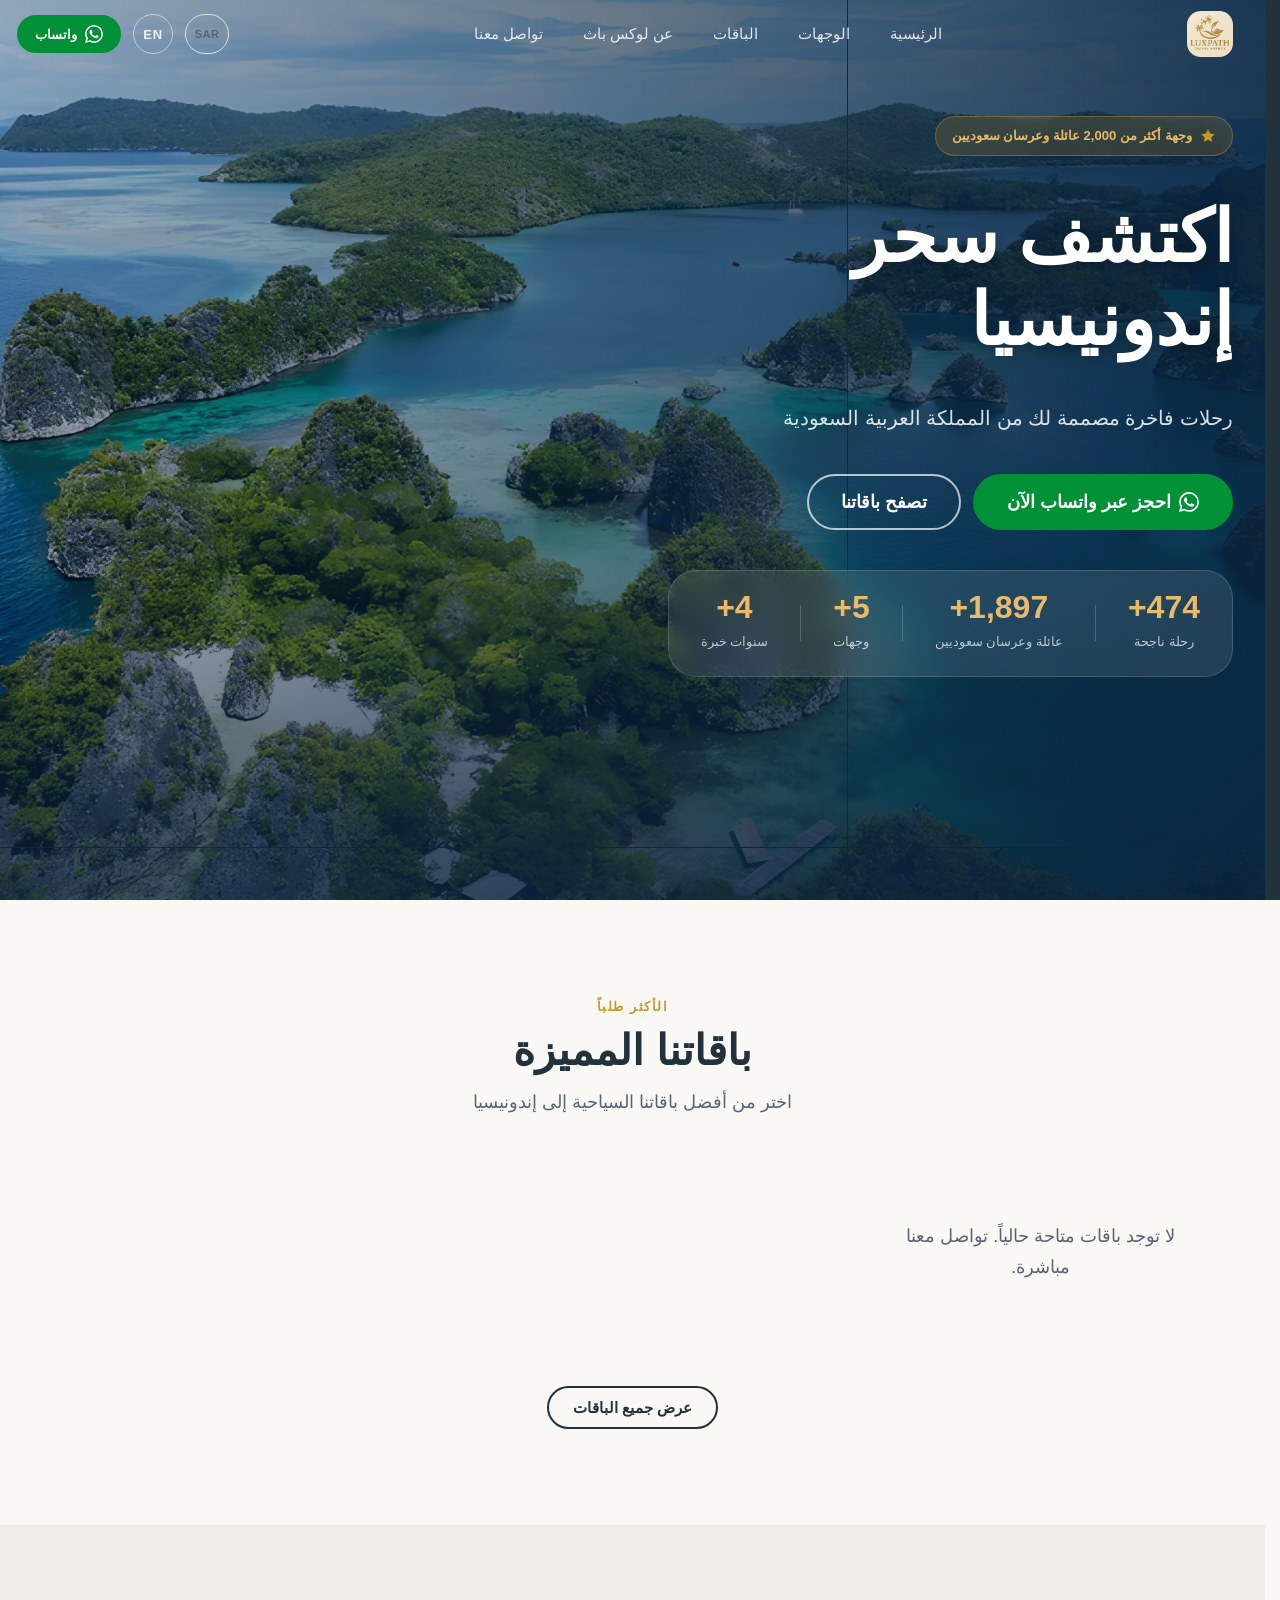
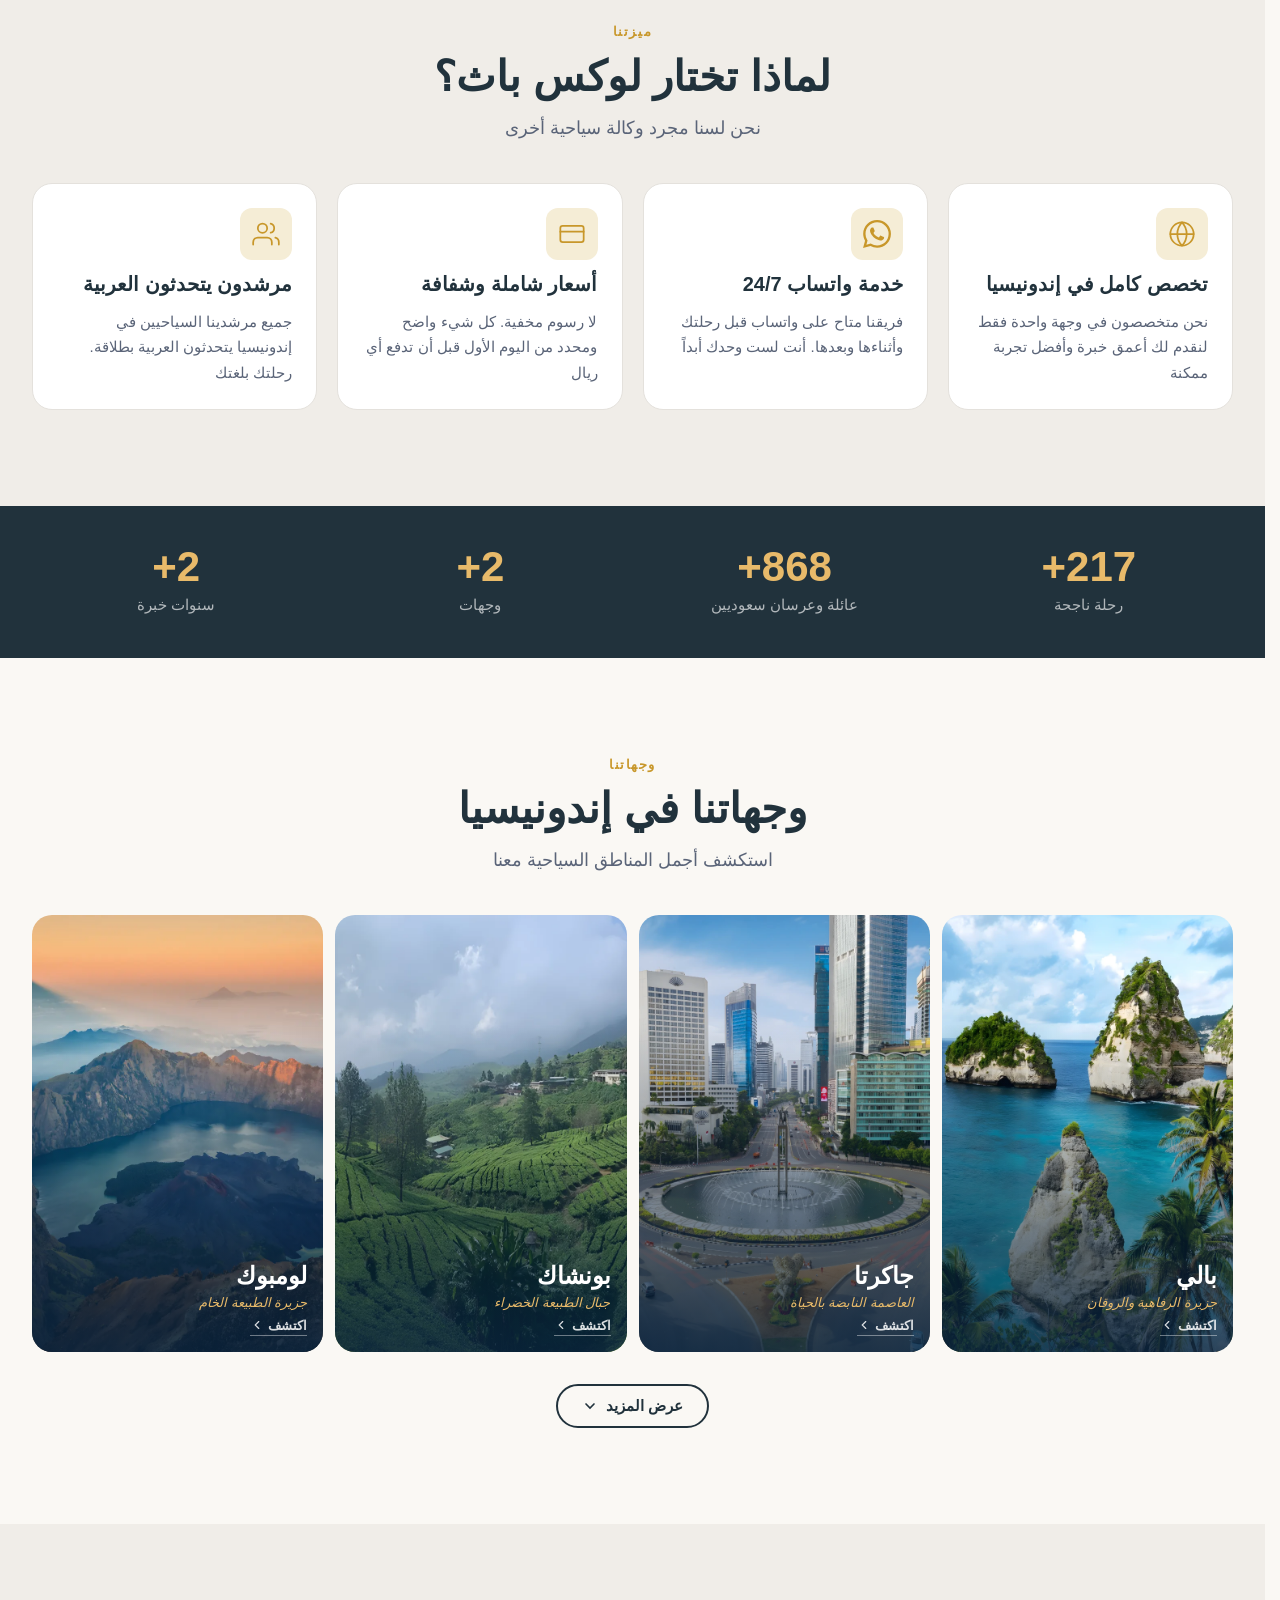
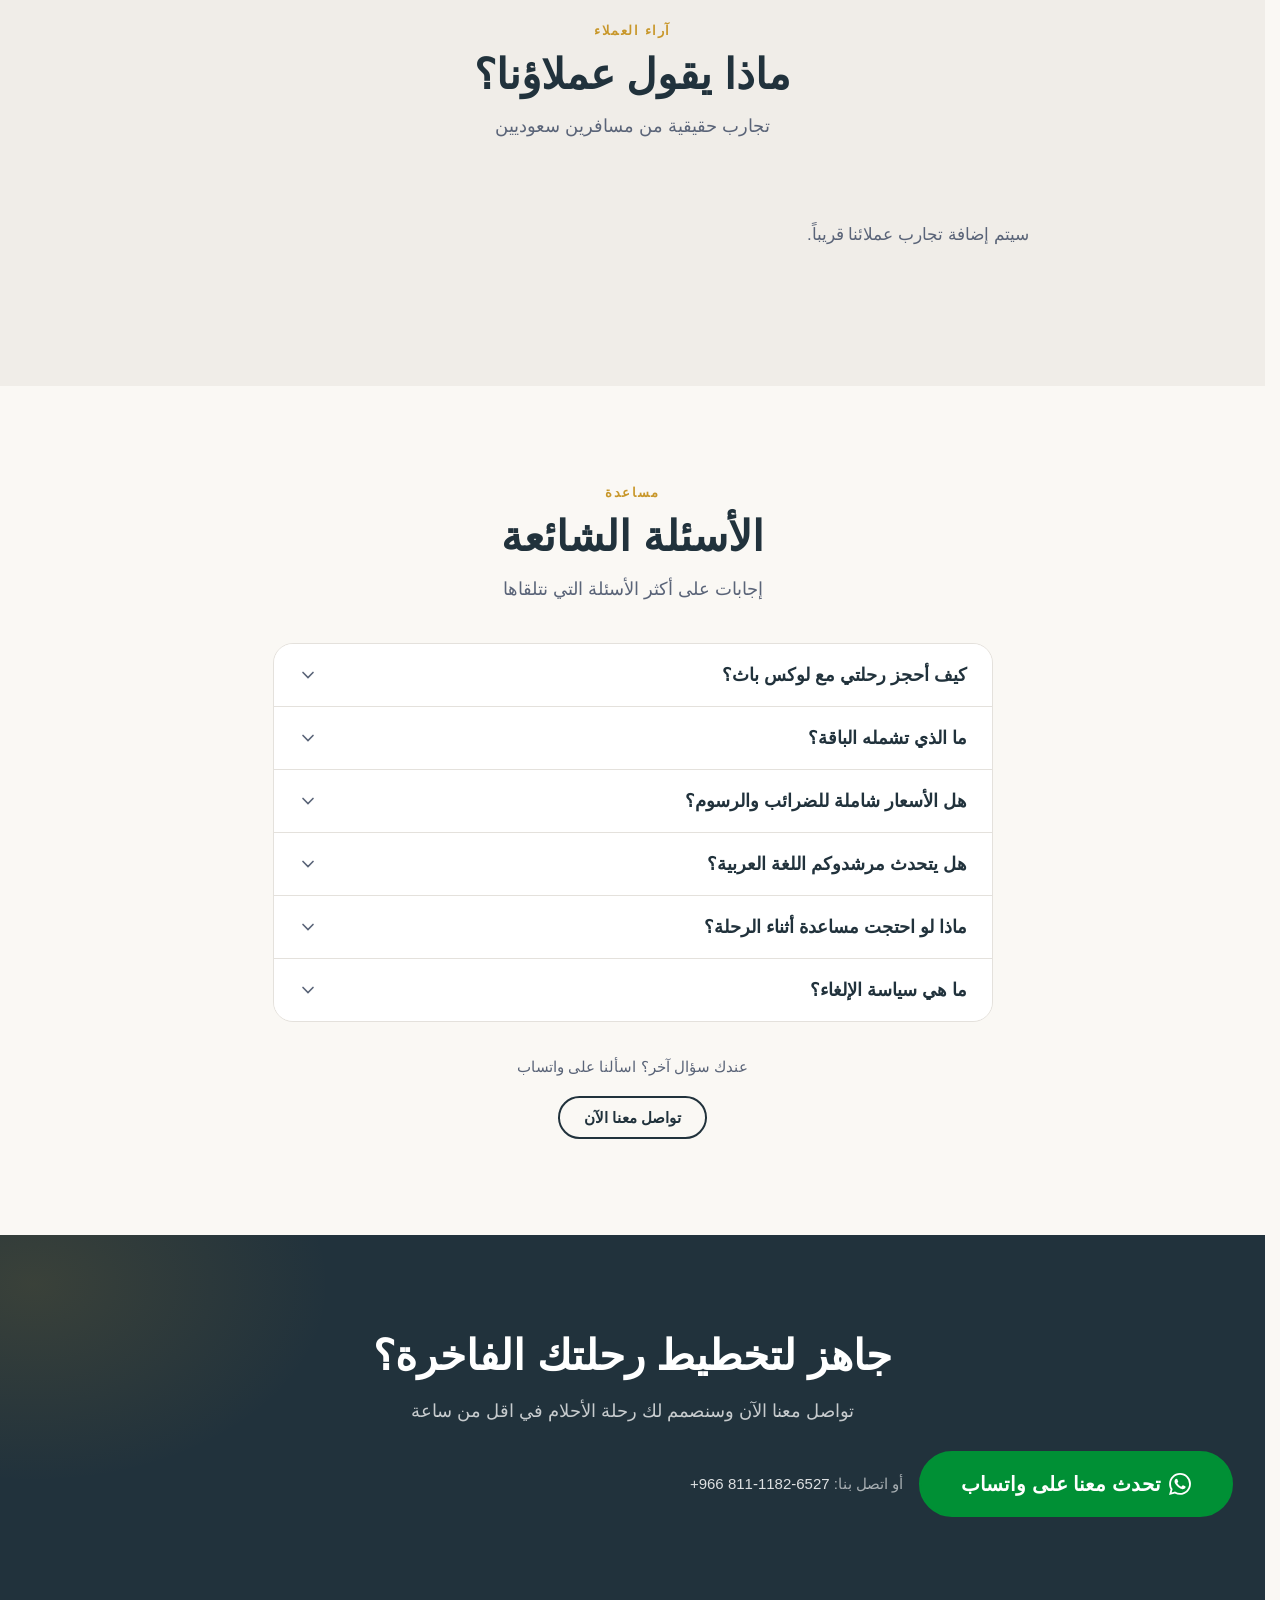
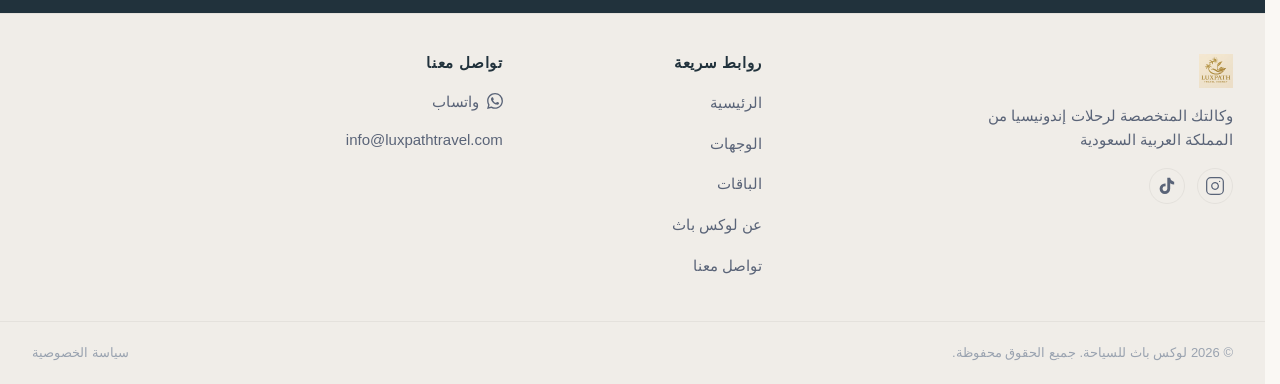
==== index.html @ 49ecf37b "." ====
﻿<!DOCTYPE html>
<html lang="ar" dir="rtl">
<head>
  <meta charset="UTF-8">
  <meta name="viewport" content="width=device-width, initial-scale=1.0">
  <meta name="robots" content="index, follow">
  <meta name="theme-color" content="#0A2540">
  <meta name="color-scheme" content="light">
  <meta http-equiv="Content-Security-Policy" content="default-src 'self'; script-src 'self' https://cdn.jsdelivr.net; style-src 'self' 'unsafe-inline' https://fonts.googleapis.com; font-src https://fonts.gstatic.com; connect-src 'self' https://*.supabase.co; img-src 'self' data: blob: https://*.supabase.co">

  <!-- Primary SEO -->
  <title>لوكس باث للسياحة | بكجات سياحية فاخرة إلى إندونيسيا</title>
  <meta name="description" content="احجز بكجات سياحية فاخرة إلى إندونيسيا مع لوكس باث — بالي، جاكرتا، لومبوك وباندونغ. باقات شهر العسل والعائلية والفاخرة من المملكة العربية السعودية. تواصل عبر واتساب.">
  <meta name="keywords" content="بكجات سياحية اندونيسيا, بكج سياحي بالي, بكجات عرسان بالي, سياحة اندونيسيا, رحلات بالي, باقات فاخرة بالي, لوكس باث">

  <!-- Canonical & hreflang -->
  <link rel="canonical" href="https://luxpathtravel.com/">
  <link rel="alternate" hreflang="ar" href="https://luxpathtravel.com/">
  <link rel="alternate" hreflang="en" href="https://luxpathtravel.com/en/">
  <link rel="alternate" hreflang="x-default" href="https://luxpathtravel.com/">

  <!-- Open Graph -->
  <meta property="og:type"              content="website">
  <meta property="og:site_name"         content="لوكس باث للسياحة">
  <meta property="og:title"             content="لوكس باث للسياحة | بكجات سياحية فاخرة إلى إندونيسيا">
  <meta property="og:description"       content="بكجات سياحية فاخرة إلى بالي وإندونيسيا من المملكة العربية السعودية. شهر العسل، العائلات، والرحلات الفاخرة.">
  <meta property="og:image"             content="https://luxpathtravel.com/assets/images/og-default.jpg">
  <meta property="og:image:width"       content="1200">
  <meta property="og:image:height"      content="630">
  <meta property="og:url"               content="https://luxpathtravel.com/">
  <meta property="og:locale"            content="ar_SA">
  <meta property="og:locale:alternate"  content="en_US">

  <!-- Twitter Card -->
  <meta name="twitter:card"        content="summary_large_image">
  <meta name="twitter:title"       content="لوكس باث | بكجات سياحية إلى إندونيسيا">
  <meta name="twitter:description" content="رحلات فاخرة إلى بالي وإندونيسيا من السعودية">
  <meta name="twitter:image"       content="https://luxpathtravel.com/assets/images/og-default.jpg">

  <!-- Favicons -->
  <link rel="icon" type="image/png" href="/favicon-96x96.png" sizes="96x96" />
  <link rel="icon" type="image/svg+xml" href="/favicon.svg" />
  <link rel="shortcut icon" href="/favicon.ico" />
  <link rel="apple-touch-icon" sizes="180x180" href="/apple-touch-icon.png" />
  <meta name="apple-mobile-web-app-title" content="Luxpath" />
  <link rel="manifest" href="/site.webmanifest" />

  <!-- Fonts: preconnect for performance -->
  <link rel="preconnect" href="https://fonts.googleapis.com">
  <link rel="preconnect" href="https://fonts.gstatic.com" crossorigin>
  <link href="https://fonts.googleapis.com/css2?family=Cairo:wght@400;500;600;700;800&family=Tajawal:wght@300;400;500;700&family=Playfair+Display:ital,wght@0,400;0,500;0,600;0,700;1,400;1,600&family=Inter:wght@300;400;500;600&display=swap" rel="stylesheet">

  <!-- Critical styles -->
  <link rel="stylesheet" href="assets/css/styles.css">

  <!-- Preload first hero slide for LCP -->
  <link rel="preload" as="image" href="hero-images/image-1.webp" fetchpriority="high">

  <!-- Schema: TravelAgency + WebSite -->
  <script type="application/ld+json">
  [
    {
      "@context": "https://schema.org",
      "@type": "TravelAgency",
      "@id": "https://luxpathtravel.com/#organization",
      "name": "لوكس باث للسياحة",
      "alternateName": "Luxpath Travel",
      "url": "https://luxpathtravel.com",
      "logo": "https://luxpathtravel.com/assets/images/logo.webp",
      "description": "وكالة سياحية متخصصة في رحلات إندونيسيا الفاخرة من المملكة العربية السعودية",
      "telephone": "+6281111826527",
      "email": "info@luxpathtravel.com",
      "areaServed": { "@type": "Country", "name": "Saudi Arabia" },
      "sameAs": [
        "https://instagram.com/luxpathtravel",
        "https://www.tiktok.com/@luxpathtravel"
      ]
    },
    {
      "@context": "https://schema.org",
      "@type": "WebSite",
      "url": "https://luxpathtravel.com",
      "name": "Luxpath Travel",
      "inLanguage": ["ar", "en"],
      "potentialAction": {
        "@type": "SearchAction",
        "target": "https://luxpathtravel.com/بكجات-سياحية-اندونيسيا?q={search_term_string}",
        "query-input": "required name=search_term_string"
      }
    },
    {
      "@context": "https://schema.org",
      "@type": "FAQPage",
      "mainEntity": [
        {
          "@type": "Question",
          "name": "كيف أحجز باقة سياحية مع لوكس باث؟",
          "acceptedAnswer": { "@type": "Answer", "text": "تواصل معنا عبر واتساب وأخبرنا بوجهتك وعدد المسافرين وتاريخ الرحلة. سنرسل لك عرضاً مخصصاً خلال ساعات قليلة." }
        },
        {
          "@type": "Question",
          "name": "هل الأسعار شاملة للضرائب والرسوم؟",
          "acceptedAnswer": { "@type": "Answer", "text": "نعم، جميع الأسعار المعروضة شاملة للضرائب والرسوم. لا توجد أي رسوم مخفية." }
        },
        {
          "@type": "Question",
          "name": "هل يتحدث مرشدوكم اللغة العربية؟",
          "acceptedAnswer": { "@type": "Answer", "text": "نعم، جميع مرشدينا السياحيين في إندونيسيا يتحدثون العربية بطلاقة." }
        }
      ]
    }
  ]
  </script>
</head>

<body>

  <!-- Skip to content (accessibility) -->
  <a href="#main" class="skip-link" data-i18n="a11y.skip">تخطَّ إلى المحتوى</a>

  <!-- ═══════════════════════════════════════════════════════════
       MOBILE MENU
  ══════════════════════════════════════════════════════════════ -->
  <div class="mobile-menu" id="mobileMenu" role="dialog" aria-modal="true" aria-label="القائمة الرئيسية">
    <div class="mobile-menu__header">
      <a href="/" class="mobile-menu__logo" aria-label="لوكس باث للسياحة">
        <img src="luxpath-logo.webp" alt="Luxpath Travel" width="130" height="38" onerror="this.src='luxpath-logo.webp'">
      </a>
      <button class="mobile-menu__close" id="mobileMenuClose" aria-label="إغلاق القائمة">
        <svg xmlns="http://www.w3.org/2000/svg" width="24" height="24" viewBox="0 0 24 24" fill="none" stroke="currentColor" stroke-width="2" stroke-linecap="round" aria-hidden="true"><line x1="18" y1="6" x2="6" y2="18"/><line x1="6" y1="6" x2="18" y2="18"/></svg>
      </button>
    </div>
    <nav aria-label="Mobile navigation">
      <ul class="mobile-menu__links">
        <li><a href="/"                 data-i18n="nav.home"         class="mobile-menu__link">الرئيسية</a></li>
        <li><a href="وجهات-السياحة-اندونيسيا" data-i18n="nav.destinations" class="mobile-menu__link">الوجهات</a></li>
        <li><a href="بكجات-سياحية-اندونيسيا"     data-i18n="nav.packages"     class="mobile-menu__link">الباقات</a></li>
        <li><a href="من-نحن"        data-i18n="nav.about"        class="mobile-menu__link">عن لوكس باث</a></li>
        <li><a href="تواصل"      data-i18n="nav.contact"      class="mobile-menu__link">تواصل معنا</a></li>
      </ul>
    </nav>
    <div class="mobile-menu__footer">
      <a href="#" class="btn btn--whatsapp btn--full" data-wa="general" data-i18n="nav.whatsapp">
        <svg xmlns="http://www.w3.org/2000/svg" width="20" height="20" viewBox="0 0 24 24" fill="currentColor" aria-hidden="true"><path d="M17.472 14.382c-.297-.149-1.758-.867-2.03-.967-.273-.099-.471-.148-.67.15-.197.297-.767.966-.94 1.164-.173.199-.347.223-.644.075-.297-.15-1.255-.463-2.39-1.475-.883-.788-1.48-1.761-1.653-2.059-.173-.297-.018-.458.13-.606.134-.133.298-.347.446-.52.149-.174.198-.298.298-.497.099-.198.05-.371-.025-.52-.075-.149-.669-1.612-.916-2.207-.242-.579-.487-.5-.669-.51-.173-.008-.371-.01-.57-.01-.198 0-.52.074-.792.372-.272.297-1.04 1.016-1.04 2.479 0 1.462 1.065 2.875 1.213 3.074.149.198 2.096 3.2 5.077 4.487.709.306 1.262.489 1.694.625.712.227 1.36.195 1.871.118.571-.085 1.758-.719 2.006-1.413.248-.694.248-1.289.173-1.413-.074-.124-.272-.198-.57-.347m-5.421 7.403h-.004a9.87 9.87 0 01-5.031-1.378l-.361-.214-3.741.982.998-3.648-.235-.374a9.86 9.86 0 01-1.51-5.26c.001-5.45 4.436-9.884 9.888-9.884 2.64 0 5.122 1.03 6.988 2.898a9.825 9.825 0 012.893 6.994c-.003 5.45-4.437 9.884-9.885 9.884m8.413-18.297A11.815 11.815 0 0012.05 0C5.495 0 .16 5.335.157 11.892c0 2.096.547 4.142 1.588 5.945L.057 24l6.305-1.654a11.882 11.882 0 005.683 1.448h.005c6.554 0 11.890-5.335 11.893-11.893a11.821 11.821 0 00-3.48-8.413z"/></svg>
        <span data-i18n="nav.whatsapp">واتساب</span>
      </a>
      <button class="btn-lang mobile-menu__lang" id="mobileLangToggle" aria-label="Switch language">EN</button>
    </div>
  </div>
  <div class="mobile-menu-backdrop" id="mobileMenuBackdrop" aria-hidden="true"></div>

  <!-- ═══════════════════════════════════════════════════════════
       NAVBAR
  ══════════════════════════════════════════════════════════════ -->
  <header class="navbar" id="navbar" role="banner">
    <div class="container navbar__inner">
      <!-- Logo -->
      <a href="/" class="navbar__logo" aria-label="لوكس باث للسياحة — الصفحة الرئيسية">
        <img src="luxpath-logo.webp" alt="Luxpath Travel" width="140" height="40"
             onerror="this.style.display='none'; this.nextElementSibling.style.display='block'">
        <span class="navbar__logo-text" style="display:none">Luxpath</span>
      </a>

      <!-- Desktop navigation -->
      <nav class="navbar__nav" aria-label="التنقل الرئيسي">
        <ul class="navbar__links" role="list">
          <li><a href="/"                 class="navbar__link" data-i18n="nav.home">الرئيسية</a></li>
          <li><a href="وجهات-السياحة-اندونيسيا" class="navbar__link" data-i18n="nav.destinations">الوجهات</a></li>
          <li><a href="بكجات-سياحية-اندونيسيا"     class="navbar__link" data-i18n="nav.packages">الباقات</a></li>
          <li><a href="من-نحن"        class="navbar__link" data-i18n="nav.about">عن لوكس باث</a></li>
          <li><a href="تواصل"      class="navbar__link" data-i18n="nav.contact">تواصل معنا</a></li>
        </ul>
      </nav>

      <!-- Actions -->
      <div class="navbar__actions">
        <button class="btn-currency" id="currencyToggle" aria-label="Currency: SAR. Click to switch.">SAR</button>
        <button class="btn-lang" id="langToggle" aria-label="Switch to English">EN</button>
        <a href="#" class="btn btn--whatsapp navbar__wa-btn" data-wa="general">
          <svg xmlns="http://www.w3.org/2000/svg" width="18" height="18" viewBox="0 0 24 24" fill="currentColor" aria-hidden="true"><path d="M17.472 14.382c-.297-.149-1.758-.867-2.03-.967-.273-.099-.471-.148-.67.15-.197.297-.767.966-.94 1.164-.173.199-.347.223-.644.075-.297-.15-1.255-.463-2.39-1.475-.883-.788-1.48-1.761-1.653-2.059-.173-.297-.018-.458.13-.606.134-.133.298-.347.446-.52.149-.174.198-.298.298-.497.099-.198.05-.371-.025-.52-.075-.149-.669-1.612-.916-2.207-.242-.579-.487-.5-.669-.51-.173-.008-.371-.01-.57-.01-.198 0-.52.074-.792.372-.272.297-1.04 1.016-1.04 2.479 0 1.462 1.065 2.875 1.213 3.074.149.198 2.096 3.2 5.077 4.487.709.306 1.262.489 1.694.625.712.227 1.36.195 1.871.118.571-.085 1.758-.719 2.006-1.413.248-.694.248-1.289.173-1.413-.074-.124-.272-.198-.57-.347m-5.421 7.403h-.004a9.87 9.87 0 01-5.031-1.378l-.361-.214-3.741.982.998-3.648-.235-.374a9.86 9.86 0 01-1.51-5.26c.001-5.45 4.436-9.884 9.888-9.884 2.64 0 5.122 1.03 6.988 2.898a9.825 9.825 0 012.893 6.994c-.003 5.45-4.437 9.884-9.885 9.884m8.413-18.297A11.815 11.815 0 0012.05 0C5.495 0 .16 5.335.157 11.892c0 2.096.547 4.142 1.588 5.945L.057 24l6.305-1.654a11.882 11.882 0 005.683 1.448h.005c6.554 0 11.890-5.335 11.893-11.893a11.821 11.821 0 00-3.48-8.413z"/></svg>
          <span data-i18n="nav.whatsapp">واتساب</span>
        </a>
        <button class="navbar__hamburger" id="menuToggle" aria-label="فتح القائمة" aria-expanded="false" aria-controls="mobileMenu">
          <span></span><span></span><span></span>
        </button>
      </div>
    </div>
  </header>

  <!-- ═══════════════════════════════════════════════════════════
       MAIN CONTENT
  ══════════════════════════════════════════════════════════════ -->
  <main id="main">

    <!-- ── SECTION 1: HERO ──────────────────────────────────── -->
    <section class="hero" id="hero" aria-label="Hero">

      <!-- ── Slideshow background ────────────────────────────── -->
      <div class="hero__slides" aria-hidden="true">
        <div class="hero__slide is-active" style="background-image:url('hero-images/image-1.webp')"></div>
        <div class="hero__slide" style="background-image:url('hero-images/image-2.webp')"></div>
        <div class="hero__slide" style="background-image:url('hero-images/image-3.webp')"></div>
        <div class="hero__slide" style="background-image:url('hero-images/image-4.webp')"></div>
      </div>

      <!-- ── Directional gradient overlay ──────────────────────
           RTL: dark on right (text side) → transparent on left
           LTR: dark on left  (text side) → transparent on right
           + bottom gradient for stats legibility -->
      <div class="hero__overlay" aria-hidden="true"></div>
      <div class="container hero__container">
        <div class="hero__content">

          <!-- Trust badge -->
          <div class="hero__badge reveal">
            <svg xmlns="http://www.w3.org/2000/svg" width="16" height="16" viewBox="0 0 24 24" fill="currentColor" aria-hidden="true"><path d="M12 2l3.09 6.26L22 9.27l-5 4.87 1.18 6.88L12 17.77l-6.18 3.25L7 14.14 2 9.27l6.91-1.01L12 2z"/></svg>
            <span data-i18n="hero.badge">وجهة أكثر من 2,000 عائلة سعودية</span>
          </div>

          <!-- H1 -->
          <h1 class="hero__title reveal" data-i18n="hero.title">اكتشف سحر إندونيسيا</h1>

          <!-- Subtitle -->
          <p class="hero__subtitle reveal" data-i18n="hero.subtitle">رحلات فاخرة مصممة لك من المملكة العربية السعودية</p>

          <!-- CTAs -->
          <div class="hero__actions reveal">
            <a href="#" class="btn btn--whatsapp btn--lg hero__cta-primary" data-wa="general" id="heroWhatsApp">
              <svg xmlns="http://www.w3.org/2000/svg" width="20" height="20" viewBox="0 0 24 24" fill="currentColor" aria-hidden="true"><path d="M17.472 14.382c-.297-.149-1.758-.867-2.03-.967-.273-.099-.471-.148-.67.15-.197.297-.767.966-.94 1.164-.173.199-.347.223-.644.075-.297-.15-1.255-.463-2.39-1.475-.883-.788-1.48-1.761-1.653-2.059-.173-.297-.018-.458.13-.606.134-.133.298-.347.446-.52.149-.174.198-.298.298-.497.099-.198.05-.371-.025-.52-.075-.149-.669-1.612-.916-2.207-.242-.579-.487-.5-.669-.51-.173-.008-.371-.01-.57-.01-.198 0-.52.074-.792.372-.272.297-1.04 1.016-1.04 2.479 0 1.462 1.065 2.875 1.213 3.074.149.198 2.096 3.2 5.077 4.487.709.306 1.262.489 1.694.625.712.227 1.36.195 1.871.118.571-.085 1.758-.719 2.006-1.413.248-.694.248-1.289.173-1.413-.074-.124-.272-.198-.57-.347m-5.421 7.403h-.004a9.87 9.87 0 01-5.031-1.378l-.361-.214-3.741.982.998-3.648-.235-.374a9.86 9.86 0 01-1.51-5.26c.001-5.45 4.436-9.884 9.888-9.884 2.64 0 5.122 1.03 6.988 2.898a9.825 9.825 0 012.893 6.994c-.003 5.45-4.437 9.884-9.885 9.884m8.413-18.297A11.815 11.815 0 0012.05 0C5.495 0 .16 5.335.157 11.892c0 2.096.547 4.142 1.588 5.945L.057 24l6.305-1.654a11.882 11.882 0 005.683 1.448h.005c6.554 0 11.890-5.335 11.893-11.893a11.821 11.821 0 00-3.48-8.413z"/></svg>
              <span data-i18n="hero.cta.whatsapp">احجز عبر واتساب الآن</span>
            </a>
            <a href="بكجات-سياحية-اندونيسيا" class="btn btn--outline-white btn--lg hero__cta-secondary" data-i18n="hero.cta.packages">تصفح باقاتنا</a>
          </div>
        </div>

        <!-- Stats bar (desktop) -->
        <div class="hero__stats" aria-label="إحصائياتنا">
          <div class="hero__stat">
            <span class="hero__stat-number" data-counter data-target="500" data-suffix="+">500+</span>
            <span class="hero__stat-label" data-i18n="stats.trips">رحلة ناجحة</span>
          </div>
          <div class="hero__stat-divider" aria-hidden="true"></div>
          <div class="hero__stat">
            <span class="hero__stat-number" data-counter data-target="2000" data-suffix="+">2,000+</span>
            <span class="hero__stat-label" data-i18n="stats.families">عائلة سعودية</span>
          </div>
          <div class="hero__stat-divider" aria-hidden="true"></div>
          <div class="hero__stat">
            <span class="hero__stat-number" data-counter data-target="6" data-suffix="+">6+</span>
            <span class="hero__stat-label" data-i18n="stats.destinations">وجهات</span>
          </div>
          <div class="hero__stat-divider" aria-hidden="true"></div>
          <div class="hero__stat">
            <span class="hero__stat-number" data-counter data-target="5" data-suffix="+">5+</span>
            <span class="hero__stat-label" data-i18n="stats.years">سنوات خبرة</span>
          </div>
        </div>
      </div>

      <!-- Scroll hint -->
      <div class="hero__scroll" aria-hidden="true">
        <div class="hero__scroll-line"></div>
      </div>
    </section>

    <!-- ── SECTION 2: FEATURED PACKAGES ─────────────────────── -->
    <section class="section section--light" id="packages" aria-labelledby="packages-heading">
      <div class="container">
        <header class="section-header reveal">
          <span class="section-eyebrow" data-i18n="packages.eyebrow">الأكثر طلباً</span>
          <h2 class="section-title" id="packages-heading" data-i18n="packages.title">باقاتنا المميزة</h2>
          <p class="section-subtitle" data-i18n="packages.subtitle">اختر من أفضل باقاتنا السياحية إلى إندونيسيا</p>
        </header>

        <!-- Package grid: JS renders here. Skeletons shown initially. -->
        <div class="packages-grid" id="packagesGrid" role="list" aria-label="الباقات المميزة" aria-live="polite" aria-busy="true">
          <!-- Skeleton cards (removed by JS after data loads) -->
          <div class="pkg-card pkg-card--skeleton" role="listitem" aria-hidden="true">
            <div class="pkg-card__img skeleton"></div>
            <div class="pkg-card__body">
              <div class="skeleton skeleton--text" style="width:50%"></div>
              <div class="skeleton skeleton--text skeleton--text-lg"></div>
              <div class="skeleton skeleton--text" style="width:65%"></div>
              <div class="skeleton skeleton--btn"></div>
            </div>
          </div>
          <div class="pkg-card pkg-card--skeleton" role="listitem" aria-hidden="true">
            <div class="pkg-card__img skeleton"></div>
            <div class="pkg-card__body">
              <div class="skeleton skeleton--text" style="width:55%"></div>
              <div class="skeleton skeleton--text skeleton--text-lg"></div>
              <div class="skeleton skeleton--text" style="width:70%"></div>
              <div class="skeleton skeleton--btn"></div>
            </div>
          </div>
          <div class="pkg-card pkg-card--skeleton" role="listitem" aria-hidden="true">
            <div class="pkg-card__img skeleton"></div>
            <div class="pkg-card__body">
              <div class="skeleton skeleton--text" style="width:45%"></div>
              <div class="skeleton skeleton--text skeleton--text-lg"></div>
              <div class="skeleton skeleton--text" style="width:60%"></div>
              <div class="skeleton skeleton--btn"></div>
            </div>
          </div>
        </div>

        <div class="section-footer reveal">
          <a href="بكجات-سياحية-اندونيسيا" class="btn btn--outline-navy" data-i18n="packages.viewAll">عرض جميع الباقات</a>
        </div>
      </div>
    </section>

    <!-- ── SECTION 3: WHY LUXPATH ────────────────────────────── -->
    <section class="section section--alt" id="why" aria-labelledby="why-heading">
      <div class="container">
        <header class="section-header reveal">
          <span class="section-eyebrow" data-i18n="why.eyebrow">ميزتنا</span>
          <h2 class="section-title" id="why-heading" data-i18n="why.title">لماذا تختار لوكس باث؟</h2>
          <p class="section-subtitle" data-i18n="why.subtitle">نحن لسنا مجرد وكالة سياحية أخرى</p>
        </header>

        <div class="why-grid">
          <div class="why-card reveal">
            <div class="why-card__icon" aria-hidden="true">
              <svg xmlns="http://www.w3.org/2000/svg" width="28" height="28" viewBox="0 0 24 24" fill="none" stroke="currentColor" stroke-width="1.5" stroke-linecap="round" stroke-linejoin="round"><circle cx="12" cy="12" r="10"/><path d="M12 2a14.5 14.5 0 0 0 0 20 14.5 14.5 0 0 0 0-20"/><path d="M2 12h20"/></svg>
            </div>
            <h3 class="why-card__title" data-i18n="why.1.title">تخصص كامل في إندونيسيا</h3>
            <p class="why-card__body" data-i18n="why.1.body">نحن متخصصون في وجهة واحدة فقط لنقدم لك أعمق خبرة وأفضل تجربة ممكنة</p>
          </div>

          <div class="why-card reveal">
            <div class="why-card__icon" aria-hidden="true">
              <svg xmlns="http://www.w3.org/2000/svg" width="28" height="28" viewBox="0 0 24 24" fill="currentColor"><path d="M17.472 14.382c-.297-.149-1.758-.867-2.03-.967-.273-.099-.471-.148-.67.15-.197.297-.767.966-.94 1.164-.173.199-.347.223-.644.075-.297-.15-1.255-.463-2.39-1.475-.883-.788-1.48-1.761-1.653-2.059-.173-.297-.018-.458.13-.606.134-.133.298-.347.446-.52.149-.174.198-.298.298-.497.099-.198.05-.371-.025-.52-.075-.149-.669-1.612-.916-2.207-.242-.579-.487-.5-.669-.51-.173-.008-.371-.01-.57-.01-.198 0-.52.074-.792.372-.272.297-1.04 1.016-1.04 2.479 0 1.462 1.065 2.875 1.213 3.074.149.198 2.096 3.2 5.077 4.487.709.306 1.262.489 1.694.625.712.227 1.36.195 1.871.118.571-.085 1.758-.719 2.006-1.413.248-.694.248-1.289.173-1.413-.074-.124-.272-.198-.57-.347m-5.421 7.403h-.004a9.87 9.87 0 01-5.031-1.378l-.361-.214-3.741.982.998-3.648-.235-.374a9.86 9.86 0 01-1.51-5.26c.001-5.45 4.436-9.884 9.888-9.884 2.64 0 5.122 1.03 6.988 2.898a9.825 9.825 0 012.893 6.994c-.003 5.45-4.437 9.884-9.885 9.884m8.413-18.297A11.815 11.815 0 0012.05 0C5.495 0 .16 5.335.157 11.892c0 2.096.547 4.142 1.588 5.945L.057 24l6.305-1.654a11.882 11.882 0 005.683 1.448h.005c6.554 0 11.890-5.335 11.893-11.893a11.821 11.821 0 00-3.48-8.413z"/></svg>
            </div>
            <h3 class="why-card__title" data-i18n="why.2.title">خدمة واتساب 24/7</h3>
            <p class="why-card__body" data-i18n="why.2.body">فريقنا متاح على واتساب قبل رحلتك وأثناءها وبعدها. أنت لست وحدك أبداً</p>
          </div>

          <div class="why-card reveal">
            <div class="why-card__icon" aria-hidden="true">
              <svg xmlns="http://www.w3.org/2000/svg" width="28" height="28" viewBox="0 0 24 24" fill="none" stroke="currentColor" stroke-width="1.5" stroke-linecap="round" stroke-linejoin="round"><rect x="2" y="5" width="20" height="14" rx="2"/><line x1="2" y1="10" x2="22" y2="10"/></svg>
            </div>
            <h3 class="why-card__title" data-i18n="why.3.title">أسعار شاملة وشفافة</h3>
            <p class="why-card__body" data-i18n="why.3.body">لا رسوم مخفية. كل شيء واضح ومحدد من اليوم الأول قبل أن تدفع أي ريال</p>
          </div>

          <div class="why-card reveal">
            <div class="why-card__icon" aria-hidden="true">
              <svg xmlns="http://www.w3.org/2000/svg" width="28" height="28" viewBox="0 0 24 24" fill="none" stroke="currentColor" stroke-width="1.5" stroke-linecap="round" stroke-linejoin="round"><path d="M17 21v-2a4 4 0 0 0-4-4H5a4 4 0 0 0-4 4v2"/><circle cx="9" cy="7" r="4"/><path d="M23 21v-2a4 4 0 0 0-3-3.87"/><path d="M16 3.13a4 4 0 0 1 0 7.75"/></svg>
            </div>
            <h3 class="why-card__title" data-i18n="why.4.title">مرشدون يتحدثون العربية</h3>
            <p class="why-card__body" data-i18n="why.4.body">جميع مرشدينا السياحيين في إندونيسيا يتحدثون العربية بطلاقة. رحلتك بلغتك</p>
          </div>
        </div>
      </div>
    </section>

    <!-- ── STATS BAR ─────────────────────────────────────────── -->
    <div class="stats-bar" aria-label="إحصائيات لوكس باث">
      <div class="container stats-bar__inner">
        <div class="stats-bar__item reveal">
          <span class="stats-bar__number" data-counter data-target="500" data-suffix="+">500+</span>
          <span class="stats-bar__label" data-i18n="stats.trips">رحلة ناجحة</span>
        </div>
        <div class="stats-bar__item reveal">
          <span class="stats-bar__number" data-counter data-target="2000" data-suffix="+">2,000+</span>
          <span class="stats-bar__label" data-i18n="stats.families">عائلة سعودية</span>
        </div>
        <div class="stats-bar__item reveal">
          <span class="stats-bar__number" data-counter data-target="6" data-suffix="+">6+</span>
          <span class="stats-bar__label" data-i18n="stats.destinations">وجهات</span>
        </div>
        <div class="stats-bar__item reveal">
          <span class="stats-bar__number" data-counter data-target="5" data-suffix="+">5+</span>
          <span class="stats-bar__label" data-i18n="stats.years">سنوات خبرة</span>
        </div>
      </div>
    </div>

    <!-- ── SECTION 4: DESTINATIONS ───────────────────────────── -->
    <section class="section section--light" id="destinations" aria-labelledby="dest-heading">
      <div class="container">
        <header class="section-header reveal">
          <span class="section-eyebrow" data-i18n="destinations.eyebrow">وجهاتنا</span>
          <h2 class="section-title" id="dest-heading" data-i18n="destinations.title">وجهاتنا في إندونيسيا</h2>
          <p class="section-subtitle" data-i18n="destinations.subtitle">استكشف أجمل المناطق السياحية معنا</p>
        </header>

        <!-- JS renders destination cards here -->
        <div class="dest-grid" id="destGrid" role="list" aria-label="الوجهات السياحية" aria-live="polite">
          <!-- Skeletons -->
          <div class="dest-card dest-card--skeleton" role="listitem" aria-hidden="true"><div class="skeleton" style="height:100%"></div></div>
          <div class="dest-card dest-card--skeleton" role="listitem" aria-hidden="true"><div class="skeleton" style="height:100%"></div></div>
          <div class="dest-card dest-card--skeleton" role="listitem" aria-hidden="true"><div class="skeleton" style="height:100%"></div></div>
          <div class="dest-card dest-card--skeleton" role="listitem" aria-hidden="true"><div class="skeleton" style="height:100%"></div></div>
        </div>
      </div>
    </section>

    <!-- ── SECTION 5: TESTIMONIALS ───────────────────────────── -->
    <section class="section section--alt" id="testimonials" aria-labelledby="testi-heading">
      <div class="container">
        <header class="section-header reveal">
          <span class="section-eyebrow" data-i18n="testimonials.eyebrow">آراء العملاء</span>
          <h2 class="section-title" id="testi-heading" data-i18n="testimonials.title">ماذا يقول عملاؤنا؟</h2>
          <p class="section-subtitle" data-i18n="testimonials.subtitle">تجارب حقيقية من مسافرين سعوديين</p>
        </header>

        <!-- JS renders testimonials here -->
        <div class="testimonials-track" id="testimonialsTrack" role="list" aria-live="polite" aria-label="Customer reviews">
          <!-- Populated by JS — no skeletons needed, section appears once data is ready -->
        </div>

        <!-- Load more button — shown by JS when there are >4 testimonials -->
        <div class="testi-more-wrap" id="testiMoreWrap" hidden>
          <button class="btn-testi-more" id="testiMoreBtn" type="button">
            <span data-i18n="testimonials.loadMore">عرض المزيد</span>
            <svg xmlns="http://www.w3.org/2000/svg" width="16" height="16" viewBox="0 0 24 24" fill="none" stroke="currentColor" stroke-width="2.5" aria-hidden="true"><polyline points="6 9 12 15 18 9"/></svg>
          </button>
        </div>
      </div>
    </section>

    <!-- ── SECTION 6: FAQ ────────────────────────────────────── -->
    <section class="section section--light" id="faq" aria-labelledby="faq-heading">
      <div class="container">
        <header class="section-header reveal">
          <span class="section-eyebrow" data-i18n="faq.eyebrow">مساعدة</span>
          <h2 class="section-title" id="faq-heading" data-i18n="faq.title">الأسئلة الشائعة</h2>
          <p class="section-subtitle" data-i18n="faq.subtitle">إجابات على أكثر الأسئلة التي نتلقاها</p>
        </header>

        <div class="faq-list reveal" role="list">

          <div class="faq-item" role="listitem">
            <button class="faq-question" aria-expanded="false" aria-controls="faq-answer-1">
              <span data-i18n="faq.q1">كيف أحجز رحلتي مع لوكس باث؟</span>
              <svg class="faq-chevron" xmlns="http://www.w3.org/2000/svg" width="20" height="20" viewBox="0 0 24 24" fill="none" stroke="currentColor" stroke-width="2" stroke-linecap="round" aria-hidden="true"><polyline points="6 9 12 15 18 9"/></svg>
            </button>
            <div class="faq-answer" id="faq-answer-1" role="region">
              <p data-i18n="faq.a1">تواصل معنا عبر واتساب وأخبرنا بوجهتك وعدد المسافرين وتاريخ الرحلة المفضل. سنرسل لك عرضاً مخصصاً خلال ساعات قليلة.</p>
            </div>
          </div>

          <div class="faq-item" role="listitem">
            <button class="faq-question" aria-expanded="false" aria-controls="faq-answer-2">
              <span data-i18n="faq.q2">ما الذي تشمله الباقة؟</span>
              <svg class="faq-chevron" xmlns="http://www.w3.org/2000/svg" width="20" height="20" viewBox="0 0 24 24" fill="none" stroke="currentColor" stroke-width="2" stroke-linecap="round" aria-hidden="true"><polyline points="6 9 12 15 18 9"/></svg>
            </button>
            <div class="faq-answer" id="faq-answer-2" role="region">
              <p data-i18n="faq.a2">تشمل باقاتنا عادةً تذاكر الطيران ذهاباً وإياباً، الإقامة في فنادق 4 و5 نجوم، الجولات السياحية اليومية، والمرشد السياحي المتحدث بالعربية.</p>
            </div>
          </div>

          <div class="faq-item" role="listitem">
            <button class="faq-question" aria-expanded="false" aria-controls="faq-answer-3">
              <span data-i18n="faq.q3">هل الأسعار شاملة للضرائب والرسوم؟</span>
              <svg class="faq-chevron" xmlns="http://www.w3.org/2000/svg" width="20" height="20" viewBox="0 0 24 24" fill="none" stroke="currentColor" stroke-width="2" stroke-linecap="round" aria-hidden="true"><polyline points="6 9 12 15 18 9"/></svg>
            </button>
            <div class="faq-answer" id="faq-answer-3" role="region">
              <p data-i18n="faq.a3">نعم، الأسعار المعروضة شاملة لجميع الضرائب والرسوم. لا توجد أي رسوم مخفية أو مفاجآت.</p>
            </div>
          </div>

          <div class="faq-item" role="listitem">
            <button class="faq-question" aria-expanded="false" aria-controls="faq-answer-4">
              <span data-i18n="faq.q4">هل يتحدث مرشدوكم اللغة العربية؟</span>
              <svg class="faq-chevron" xmlns="http://www.w3.org/2000/svg" width="20" height="20" viewBox="0 0 24 24" fill="none" stroke="currentColor" stroke-width="2" stroke-linecap="round" aria-hidden="true"><polyline points="6 9 12 15 18 9"/></svg>
            </button>
            <div class="faq-answer" id="faq-answer-4" role="region">
              <p data-i18n="faq.a4">نعم، جميع مرشدينا السياحيين في إندونيسيا يتحدثون العربية بطلاقة. رحلتك ستكون بلغتك الأم بالكامل.</p>
            </div>
          </div>

          <div class="faq-item" role="listitem">
            <button class="faq-question" aria-expanded="false" aria-controls="faq-answer-5">
              <span data-i18n="faq.q5">ماذا لو احتجت مساعدة أثناء الرحلة؟</span>
              <svg class="faq-chevron" xmlns="http://www.w3.org/2000/svg" width="20" height="20" viewBox="0 0 24 24" fill="none" stroke="currentColor" stroke-width="2" stroke-linecap="round" aria-hidden="true"><polyline points="6 9 12 15 18 9"/></svg>
            </button>
            <div class="faq-answer" id="faq-answer-5" role="region">
              <p data-i18n="faq.a5">فريقنا متاح على واتساب على مدار الساعة طوال أيام رحلتك. ستجد دائماً شخصاً يرد عليك في دقائق.</p>
            </div>
          </div>

          <div class="faq-item" role="listitem">
            <button class="faq-question" aria-expanded="false" aria-controls="faq-answer-6">
              <span data-i18n="faq.q6">ما هي سياسة الإلغاء؟</span>
              <svg class="faq-chevron" xmlns="http://www.w3.org/2000/svg" width="20" height="20" viewBox="0 0 24 24" fill="none" stroke="currentColor" stroke-width="2" stroke-linecap="round" aria-hidden="true"><polyline points="6 9 12 15 18 9"/></svg>
            </button>
            <div class="faq-answer" id="faq-answer-6" role="region">
              <p data-i18n="faq.a6">سياسة الإلغاء تختلف حسب الباقة وتواريخ الرحلة. تواصل معنا عبر واتساب للحصول على التفاصيل الكاملة لباقتك.</p>
            </div>
          </div>
        </div>

        <div class="faq-footer reveal">
          <p class="faq-more-text" data-i18n="faq.more">عندك سؤال آخر؟ اسألنا على واتساب</p>
          <a href="#" class="btn btn--outline-navy" data-wa="general" data-i18n="faq.cta">تواصل معنا الآن</a>
        </div>
      </div>
    </section>

    <!-- ── SECTION 7: CONTACT CTA ────────────────────────────── -->
    <section class="contact-cta" id="contact" aria-labelledby="cta-heading">
      <div class="container contact-cta__inner">
        <h2 class="contact-cta__title reveal" id="cta-heading" data-i18n="cta.title">جاهز لتخطيط رحلتك الفاخرة؟</h2>
        <p class="contact-cta__subtitle reveal" data-i18n="cta.subtitle">تواصل معنا الآن وسنصمم لك رحلة الأحلام خلال 24 ساعة</p>
        <div class="contact-cta__actions reveal">
          <a href="#" class="btn btn--whatsapp btn--xl" data-wa="general">
            <svg xmlns="http://www.w3.org/2000/svg" width="22" height="22" viewBox="0 0 24 24" fill="currentColor" aria-hidden="true"><path d="M17.472 14.382c-.297-.149-1.758-.867-2.03-.967-.273-.099-.471-.148-.67.15-.197.297-.767.966-.94 1.164-.173.199-.347.223-.644.075-.297-.15-1.255-.463-2.39-1.475-.883-.788-1.48-1.761-1.653-2.059-.173-.297-.018-.458.13-.606.134-.133.298-.347.446-.52.149-.174.198-.298.298-.497.099-.198.05-.371-.025-.52-.075-.149-.669-1.612-.916-2.207-.242-.579-.487-.5-.669-.51-.173-.008-.371-.01-.57-.01-.198 0-.52.074-.792.372-.272.297-1.04 1.016-1.04 2.479 0 1.462 1.065 2.875 1.213 3.074.149.198 2.096 3.2 5.077 4.487.709.306 1.262.489 1.694.625.712.227 1.36.195 1.871.118.571-.085 1.758-.719 2.006-1.413.248-.694.248-1.289.173-1.413-.074-.124-.272-.198-.57-.347m-5.421 7.403h-.004a9.87 9.87 0 01-5.031-1.378l-.361-.214-3.741.982.998-3.648-.235-.374a9.86 9.86 0 01-1.51-5.26c.001-5.45 4.436-9.884 9.888-9.884 2.64 0 5.122 1.03 6.988 2.898a9.825 9.825 0 012.893 6.994c-.003 5.45-4.437 9.884-9.885 9.884m8.413-18.297A11.815 11.815 0 0012.05 0C5.495 0 .16 5.335.157 11.892c0 2.096.547 4.142 1.588 5.945L.057 24l6.305-1.654a11.882 11.882 0 005.683 1.448h.005c6.554 0 11.890-5.335 11.893-11.893a11.821 11.821 0 00-3.48-8.413z"/></svg>
            <span data-i18n="cta.whatsapp">تحدث معنا على واتساب</span>
          </a>
          <p class="contact-cta__phone">
            <span data-i18n="cta.phone">أو اتصل بنا:</span>
            <a href="tel:+966500000000" class="contact-cta__phone-link" id="ctaPhone" dir="ltr">‎+966 811-1182-6527</a>
          </p>
        </div>
      </div>
    </section>

  </main><!-- /main -->

  <!-- ═══════════════════════════════════════════════════════════
       FOOTER
  ══════════════════════════════════════════════════════════════ -->
  <footer class="footer" role="contentinfo">
    <div class="container footer__inner">

      <!-- Col 1: Brand -->
      <div class="footer__brand">
        <a href="/" class="footer__logo-link" aria-label="لوكس باث للسياحة">
          <img src="luxpath-logo.webp" alt="Luxpath Travel" width="130" height="38" loading="lazy"
               onerror="this.style.display='none'; this.nextElementSibling.style.display='inline'">
          <span style="display:none;color:var(--color-gold);font-weight:700;font-size:1.25rem">Luxpath</span>
        </a>
        <p class="footer__tagline" data-i18n="footer.tagline">وكالتك المتخصصة لرحلات إندونيسيا من المملكة العربية السعودية</p>
        <div class="footer__social" aria-label="وسائل التواصل الاجتماعي">
          <a href="https://instagram.com/luxpathtravel" class="footer__social-link" target="_blank" rel="noopener noreferrer" aria-label="Instagram">
            <svg xmlns="http://www.w3.org/2000/svg" width="20" height="20" viewBox="0 0 24 24" fill="none" stroke="currentColor" stroke-width="1.5" stroke-linecap="round" stroke-linejoin="round"><rect x="2" y="2" width="20" height="20" rx="5"/><path d="M16 11.37A4 4 0 1 1 12.63 8 4 4 0 0 1 16 11.37z"/><line x1="17.5" y1="6.5" x2="17.51" y2="6.5"/></svg>
          </a>
          <a href="https://tiktok.com/@luxpathtravel" class="footer__social-link" target="_blank" rel="noopener noreferrer" aria-label="TikTok">
            <svg xmlns="http://www.w3.org/2000/svg" width="20" height="20" viewBox="0 0 24 24" fill="currentColor"><path d="M19.59 6.69a4.83 4.83 0 01-3.77-4.25V2h-3.45v13.67a2.89 2.89 0 01-2.88 2.5 2.89 2.89 0 01-2.89-2.89 2.89 2.89 0 012.89-2.89c.28 0 .54.04.79.1V9.01a6.33 6.33 0 00-.79-.05 6.34 6.34 0 00-6.34 6.34 6.34 6.34 0 006.34 6.34 6.34 6.34 0 006.33-6.34V8.69a8.18 8.18 0 004.78 1.52V6.75a4.85 4.85 0 01-1.01-.06z"/></svg>
          </a>
        </div>
      </div>

      <!-- Col 2: Quick links -->
      <nav class="footer__col" aria-label="روابط سريعة">
        <h3 class="footer__heading" data-i18n="footer.links">روابط سريعة</h3>
        <ul class="footer__links" role="list">
          <li><a href="/"                 class="footer__link" data-i18n="nav.home">الرئيسية</a></li>
          <li><a href="وجهات-السياحة-اندونيسيا" class="footer__link" data-i18n="nav.destinations">الوجهات</a></li>
          <li><a href="بكجات-سياحية-اندونيسيا"     class="footer__link" data-i18n="nav.packages">الباقات</a></li>
          <li><a href="من-نحن"        class="footer__link" data-i18n="nav.about">عن لوكس باث</a></li>
          <li><a href="تواصل"      class="footer__link" data-i18n="nav.contact">تواصل معنا</a></li>
        </ul>
      </nav>

      <!-- Col 4: Contact -->
      <div class="footer__col">
        <h3 class="footer__heading" data-i18n="footer.contact">تواصل معنا</h3>
        <ul class="footer__contact-list" role="list">
          <li>
            <a href="#" class="footer__contact-link footer__link" data-wa="general" aria-label="تواصل عبر واتساب">
              <svg xmlns="http://www.w3.org/2000/svg" width="16" height="16" viewBox="0 0 24 24" fill="currentColor" aria-hidden="true"><path d="M17.472 14.382c-.297-.149-1.758-.867-2.03-.967-.273-.099-.471-.148-.67.15-.197.297-.767.966-.94 1.164-.173.199-.347.223-.644.075-.297-.15-1.255-.463-2.39-1.475-.883-.788-1.48-1.761-1.653-2.059-.173-.297-.018-.458.13-.606.134-.133.298-.347.446-.52.149-.174.198-.298.298-.497.099-.198.05-.371-.025-.52-.075-.149-.669-1.612-.916-2.207-.242-.579-.487-.5-.669-.51-.173-.008-.371-.01-.57-.01-.198 0-.52.074-.792.372-.272.297-1.04 1.016-1.04 2.479 0 1.462 1.065 2.875 1.213 3.074.149.198 2.096 3.2 5.077 4.487.709.306 1.262.489 1.694.625.712.227 1.36.195 1.871.118.571-.085 1.758-.719 2.006-1.413.248-.694.248-1.289.173-1.413-.074-.124-.272-.198-.57-.347m-5.421 7.403h-.004a9.87 9.87 0 01-5.031-1.378l-.361-.214-3.741.982.998-3.648-.235-.374a9.86 9.86 0 01-1.51-5.26c.001-5.45 4.436-9.884 9.888-9.884 2.64 0 5.122 1.03 6.988 2.898a9.825 9.825 0 012.893 6.994c-.003 5.45-4.437 9.884-9.885 9.884m8.413-18.297A11.815 11.815 0 0012.05 0C5.495 0 .16 5.335.157 11.892c0 2.096.547 4.142 1.588 5.945L.057 24l6.305-1.654a11.882 11.882 0 005.683 1.448h.005c6.554 0 11.890-5.335 11.893-11.893a11.821 11.821 0 00-3.48-8.413z"/></svg>
              <span data-i18n="nav.whatsapp">واتساب</span>
            </a>
          </li>
          <li>
            <a href="mailto:info@luxpathtravel.com" class="footer__link">info@luxpathtravel.com</a>
          </li>
        </ul>
      </div>
    </div>

    <!-- Bottom bar -->
    <div class="footer__bottom">
      <div class="container footer__bottom-inner">
        <p class="footer__copyright" data-i18n="footer.copyright">© 2026 لوكس باث للسياحة. جميع الحقوق محفوظة.</p>
        <a href="الخصوصية" class="footer__link footer__privacy" data-i18n="footer.privacy">سياسة الخصوصية</a>
      </div>
    </div>
  </footer>

  <!-- ═══════════════════════════════════════════════════════════
       FLOATING WHATSAPP
  ══════════════════════════════════════════════════════════════ -->
  <a href="#" class="wa-float" id="waFloat" data-wa="general" aria-label="تواصل معنا على واتساب" role="button">
    <svg xmlns="http://www.w3.org/2000/svg" width="26" height="26" viewBox="0 0 24 24" fill="currentColor" aria-hidden="true"><path d="M17.472 14.382c-.297-.149-1.758-.867-2.03-.967-.273-.099-.471-.148-.67.15-.197.297-.767.966-.94 1.164-.173.199-.347.223-.644.075-.297-.15-1.255-.463-2.39-1.475-.883-.788-1.48-1.761-1.653-2.059-.173-.297-.018-.458.13-.606.134-.133.298-.347.446-.52.149-.174.198-.298.298-.497.099-.198.05-.371-.025-.52-.075-.149-.669-1.612-.916-2.207-.242-.579-.487-.5-.669-.51-.173-.008-.371-.01-.57-.01-.198 0-.52.074-.792.372-.272.297-1.04 1.016-1.04 2.479 0 1.462 1.065 2.875 1.213 3.074.149.198 2.096 3.2 5.077 4.487.709.306 1.262.489 1.694.625.712.227 1.36.195 1.871.118.571-.085 1.758-.719 2.006-1.413.248-.694.248-1.289.173-1.413-.074-.124-.272-.198-.57-.347m-5.421 7.403h-.004a9.87 9.87 0 01-5.031-1.378l-.361-.214-3.741.982.998-3.648-.235-.374a9.86 9.86 0 01-1.51-5.26c.001-5.45 4.436-9.884 9.888-9.884 2.64 0 5.122 1.03 6.988 2.898a9.825 9.825 0 012.893 6.994c-.003 5.45-4.437 9.884-9.885 9.884m8.413-18.297A11.815 11.815 0 0012.05 0C5.495 0 .16 5.335.157 11.892c0 2.096.547 4.142 1.588 5.945L.057 24l6.305-1.654a11.882 11.882 0 005.683 1.448h.005c6.554 0 11.890-5.335 11.893-11.893a11.821 11.821 0 00-3.48-8.413z"/></svg>
    <span class="wa-float__pulse" aria-hidden="true"></span>
  </a>

  <!-- ═══════════════════════════════════════════════════════════
       SCRIPTS
  ══════════════════════════════════════════════════════════════ -->
  <script src="https://cdn.jsdelivr.net/npm/@supabase/supabase-js@2.46.1/dist/umd/supabase.min.js"
          integrity="sha384-f0hTybREi6MIGk1gXyD3UFZAL6sgul9hUVIQHUrByVE26aj5oryZvWtlcda66csi"
          crossorigin="anonymous"></script>
  <script src="assets/js/app.js" defer></script>

</body>
</html>
---- assets/css/styles.css ----
/* ============================================================
   LUXPATH TRAVEL — MAIN STYLESHEET
   Mobile-first · RTL/LTR bilingual · Luxury light theme
   ============================================================
   TABLE OF CONTENTS
   1.  Design Tokens (CSS Custom Properties)
   2.  Reset & Base
   3.  Typography
   4.  Layout
   5.  Accessibility
   6.  Buttons
   7.  Badges
   8.  Skeleton Loaders
   9.  Scroll Reveal
   10. Navbar
   11. Mobile Menu
   12. Hero
   13. Section Shared Styles
   14. Featured Packages
   15. Why Luxpath
   16. Stats Bar
   17. Destinations
   18. Testimonials
   19. FAQ
   20. Contact CTA
   21. Footer
   22. Floating WhatsApp
   23. Animations & Keyframes
   24. Responsive — Tablet (768px+)
   25. Responsive — Desktop (1024px+)
   26. Responsive — Wide (1280px+)
   27. Print
   ============================================================ */

/* ============================================================
   1. DESIGN TOKENS
   ============================================================ */
:root {
  /* Brand colors */
  --color-navy: #21323C;
  --color-navy-mid: #21323C;
  --color-navy-light: #21323C;
  --color-gold: #C8972A;
  --color-gold-light: #E8BA6A;
  --color-gold-pale: #F5EDD6;
  --color-gold-border: #DEB96A;

  /* Backgrounds */
  --color-bg: #FAF8F4;
  --color-surface: #FFFFFF;
  --color-surface-alt: #F0EDE8;

  /* Text */
  --color-text: #1A1A2E;
  --color-text-muted: #5A6478;
  --color-text-light: #9AA3B0;

  /* Utility */
  --color-border: #E4E1DC;
  --color-border-dark: #C8C4BE;
  --color-white: #FFFFFF;
  --color-whatsapp: #009035;
  --color-whatsapp-dark: #005e23;
  --color-error: #C0392B;
  --color-success: #2D7A5E;

  /* Category badge colors */
  --color-honeymoon-bg: #FDF2F2;
  --color-honeymoon-text: #8B3A52;
  --color-family-bg: #F0F4FD;
  --color-family-text: #2D4F8A;
  --color-luxury-bg: var(--color-gold-pale);
  --color-luxury-text: #8A6A1A;
  --color-adventure-bg: #F0F7F0;
  --color-adventure-text: #2D5A3A;

  /* Font stacks — swapped by html[lang] */
  --font-heading: 'Cairo', sans-serif;
  --font-body: 'Tajawal', sans-serif;

  /* Fluid type scale */
  --text-xs: clamp(0.75rem, 1.5vw, 0.8125rem);
  --text-sm: clamp(0.875rem, 2vw, 0.9375rem);
  --text-base: clamp(1rem, 2.5vw, 1.0625rem);
  --text-md: clamp(1.0625rem, 3vw, 1.125rem);
  --text-lg: clamp(1.125rem, 3vw, 1.25rem);
  --text-xl: clamp(1.25rem, 3.5vw, 1.5rem);
  --text-2xl: clamp(1.5rem, 4vw, 2rem);
  --text-3xl: clamp(1.875rem, 5vw, 2.625rem);
  --text-4xl: clamp(2.25rem, 6vw, 3.5rem);
  --text-hero: clamp(2.5rem, 7vw, 4.5rem);

  /* Spacing */
  --sp-1: 0.25rem;
  --sp-2: 0.5rem;
  --sp-3: 0.75rem;
  --sp-4: 1rem;
  --sp-5: 1.25rem;
  --sp-6: 1.5rem;
  --sp-8: 2rem;
  --sp-10: 2.5rem;
  --sp-12: 3rem;
  --sp-16: 4rem;
  --sp-20: 5rem;
  --sp-24: 6rem;

  /* Section vertical padding */
  --section-py: clamp(3rem, 8vw, 6rem);

  /* Border radius */
  --radius-sm: 6px;
  --radius-md: 12px;
  --radius-lg: 20px;
  --radius-xl: 28px;
  --radius-full: 9999px;

  /* Shadows */
  --shadow-sm: 0 1px 3px rgba(10, 37, 64, 0.06), 0 1px 2px rgba(10, 37, 64, 0.04);
  --shadow-md: 0 4px 16px rgba(10, 37, 64, 0.08), 0 2px 6px rgba(10, 37, 64, 0.06);
  --shadow-lg: 0 12px 40px rgba(10, 37, 64, 0.12), 0 4px 12px rgba(10, 37, 64, 0.08);
  --shadow-card: 0 2px 12px rgba(10, 37, 64, 0.07), 0 0 0 1px rgba(10, 37, 64, 0.04);

  /* Transitions */
  --ease-out: cubic-bezier(0.25, 0.46, 0.45, 0.94);
  --ease-in-out: cubic-bezier(0.4, 0, 0.2, 1);
  --trans-fast: 150ms var(--ease-out);
  --trans-base: 250ms var(--ease-out);
  --trans-slow: 400ms var(--ease-out);

  /* Navbar */
  --navbar-h: 68px;

  /* Z-index scale */
  --z-below: -1;
  --z-base: 0;
  --z-float: 10;
  --z-dropdown: 20;
  --z-sticky: 30;
  --z-mobile: 40;
  --z-overlay: 50;
  --z-toast: 60;
}

/* English: refined serif heading + clean modern body */
html[lang="en"] {
  --font-heading: 'Playfair Display', Georgia, serif;
  --font-body: 'Inter', system-ui, sans-serif;
}


/* ============================================================
   2. RESET & BASE
   ============================================================ */
*,
*::before,
*::after {
  box-sizing: border-box;
  margin: 0;
  padding: 0;
}

/* Ensure the HTML `hidden` attribute always wins over CSS display rules */
[hidden] {
  display: none !important;
}

html {
  font-size: 16px;
  scroll-behavior: smooth;
  -webkit-text-size-adjust: 100%;
  tab-size: 4;
  color-scheme: light;
  /* force light mode even if system is dark */
}

body {
  font-family: var(--font-body);
  font-size: var(--text-base);
  line-height: 1.7;
  color: var(--color-text);
  background-color: var(--color-bg);
  -webkit-font-smoothing: antialiased;
  -moz-osx-font-smoothing: grayscale;
  overflow-x: hidden;
}

/* ── Language-switch transition ──────────────────────────────
   Targets .container divs (text/content wrappers) ONLY.
   Section backgrounds, hero images, page BG, and decorative
   elements live on <section>/<div> parents OUTSIDE .container
   and remain fully static throughout the transition.

   Phase 1 — lang-switching:  content fades + shifts down (200ms)
   Phase 2 — lang-entering:   content fades in + slides up  (320ms)
   Mobile menu: display:none removes it from the render tree
   entirely, preventing the transform slide-across artifact. */

/* Phase 1: fade content containers out */
body.lang-switching .container,
body.lang-switching .navbar__inner {
  opacity: 0;
  transform: translateY(6px);
  transition: opacity 200ms var(--ease-out), transform 200ms var(--ease-out);
  pointer-events: none;
}

/* Phase 2: fade content containers in with intro slide */
body.lang-entering .container,
body.lang-entering .navbar__inner {
  animation: lang-enter 320ms var(--ease-out) both;
}

@keyframes lang-enter {
  from {
    opacity: 0;
    transform: translateY(6px);
  }

  to {
    opacity: 1;
    transform: none;
  }
}

/* Fully remove the mobile menu from the render tree during the
   direction flip — the only reliable way to stop transform slide */
body.lang-switching .mobile-menu,
body.lang-switching .mobile-menu-backdrop {
  display: none !important;
}

img,
video,
svg {
  display: block;
  max-width: 100%;
}

img {
  height: auto;
}

a {
  color: inherit;
  text-decoration: none;
}

ul,
ol {
  list-style: none;
}

button {
  font-family: inherit;
  cursor: pointer;
  border: none;
  background: none;
}

h1,
h2,
h3,
h4,
h5,
h6 {
  font-family: var(--font-heading);
  font-weight: 700;
  line-height: 1.25;
  color: var(--color-text);
}

p {
  max-width: 65ch;
}

/* Prevent layout shift from scrollbar appear/disappear */
html {
  scrollbar-gutter: stable;
}


/* ============================================================
   3. TYPOGRAPHY
   ============================================================ */
.text-xs {
  font-size: var(--text-xs);
}

.text-sm {
  font-size: var(--text-sm);
}

.text-base {
  font-size: var(--text-base);
}

.text-lg {
  font-size: var(--text-lg);
}

.text-xl {
  font-size: var(--text-xl);
}

.text-2xl {
  font-size: var(--text-2xl);
}

.text-3xl {
  font-size: var(--text-3xl);
}

.text-navy {
  color: var(--color-navy);
}

.text-gold {
  color: var(--color-gold);
}

.text-muted {
  color: var(--color-text-muted);
}

.font-heading {
  font-family: var(--font-heading);
}

.font-bold {
  font-weight: 700;
}

.font-medium {
  font-weight: 500;
}


/* ============================================================
   4. LAYOUT
   ============================================================ */
.container {
  width: 100%;
  max-width: 1280px;
  margin-inline: auto;
  padding-inline: clamp(1rem, 4vw, 2rem);
}

.container--narrow {
  max-width: 800px;
}


/* ============================================================
   5. ACCESSIBILITY
   ============================================================ */

/* Skip-to-content link */
.skip-link {
  position: absolute;
  inset-inline-start: -9999px;
  top: var(--sp-4);
  z-index: var(--z-toast);
  background: var(--color-navy);
  color: var(--color-white);
  padding: var(--sp-3) var(--sp-6);
  border-radius: var(--radius-md);
  font-size: var(--text-sm);
  font-weight: 600;
}

.skip-link:focus {
  inset-inline-start: var(--sp-4);
  outline: 3px solid var(--color-gold);
  outline-offset: 2px;
}

/* Visible focus ring for keyboard users */
:focus-visible {
  outline: 2px solid var(--color-gold);
  outline-offset: 3px;
  border-radius: 4px;
}

/* Remove focus ring for mouse users */
:focus:not(:focus-visible) {
  outline: none;
}

/* Screen-reader only */
.sr-only {
  position: absolute;
  width: 1px;
  height: 1px;
  padding: 0;
  margin: -1px;
  overflow: hidden;
  clip: rect(0, 0, 0, 0);
  white-space: nowrap;
  border: 0;
}


/* ============================================================
   6. BUTTONS
   ============================================================ */
.btn {
  display: inline-flex;
  align-items: center;
  justify-content: center;
  gap: var(--sp-2);
  padding: var(--sp-3) var(--sp-6);
  border-radius: var(--radius-full);
  font-family: var(--font-heading);
  font-size: var(--text-sm);
  font-weight: 600;
  line-height: 1;
  white-space: nowrap;
  transition: background var(--trans-base),
    color var(--trans-base),
    box-shadow var(--trans-base),
    transform var(--trans-fast);
  cursor: pointer;
  border: 2px solid transparent;
  text-decoration: none;
  -webkit-tap-highlight-color: transparent;
}

.btn:active {
  transform: scale(0.97);
}

/* WhatsApp green */
.btn--whatsapp {
  background: var(--color-whatsapp);
  color: var(--color-white);
  border-color: var(--color-whatsapp);
}

.btn--whatsapp:hover\  {
  background: var(--color-whatsapp-dark);
}

/* Navy filled */
.btn--navy {
  background: var(--color-navy);
  color: var(--color-white);
  border-color: var(--color-navy);
}

.btn--navy:hover {
  background: var(--color-navy-mid);
}

/* Gold filled */
.btn--gold {
  background: var(--color-gold);
  color: var(--color-navy);
  border-color: var(--color-gold);
}

.btn--gold:hover,
.btn--gold:focus-visible {
  background: var(--color-gold-light);
  box-shadow: 0 4px 16px rgba(200, 151, 42, 0.30);
}

/* Outline navy */
.btn--outline-navy {
  background: transparent;
  color: var(--color-navy);
  border-color: var(--color-navy);
}

.btn--outline-navy:hover,
.btn--outline-navy:focus-visible {
  background: var(--color-navy);
  color: var(--color-white);
}

/* Outline white (on dark backgrounds) */
.btn--outline-white {
  background: transparent;
  color: var(--color-white);
  border-color: rgba(255, 255, 255, 0.7);
}

.btn--outline-white:hover,
.btn--outline-white:focus-visible {
  background: rgba(255, 255, 255, 0.12);
  border-color: var(--color-white);
}

/* Sizes */
.btn--sm {
  padding: var(--sp-2) var(--sp-4);
  font-size: var(--text-xs);
}

.btn--lg {
  padding: var(--sp-4) var(--sp-8);
  font-size: var(--text-md);
}

.btn--xl {
  padding: var(--sp-5) var(--sp-10);
  font-size: var(--text-lg);
}

.btn--full {
  width: 100%;
}

/* Language & currency toggles */
.btn-currency {
  display: inline-flex;
  align-items: center;
  justify-content: center;
  min-width: 44px;
  height: 40px;
  padding: 0 var(--sp-2);
  border-radius: var(--radius-full);
  border: 1.5px solid var(--color-border);
  background: transparent;
  color: var(--color-text-muted);
  font-size: 11px;
  font-weight: 700;
  letter-spacing: 0.04em;
  transition: all var(--trans-base);
  cursor: pointer;
  flex-shrink: 0;
}
.btn-currency:hover,
.btn-currency:focus-visible {
  border-color: var(--color-navy);
  color: var(--color-navy);
  background: var(--color-surface-alt);
}

.btn-lang {
  display: inline-flex;
  align-items: center;
  justify-content: center;
  width: 40px;
  height: 40px;
  border-radius: var(--radius-full);
  border: 1.5px solid var(--color-border-dark);
  background: transparent;
  color: var(--color-text-muted);
  font-family: var(--font-body);
  font-size: var(--text-xs);
  font-weight: 600;
  letter-spacing: 0.05em;
  transition: all var(--trans-base);
  cursor: pointer;
  flex-shrink: 0;
}

.btn-lang:hover,
.btn-lang:focus-visible {
  border-color: var(--color-navy);
  color: var(--color-navy);
  background: var(--color-surface-alt);
}

.navbar--scrolled .btn-lang {
  border-color: var(--color-border-dark);
}


/* ============================================================
   7. BADGES
   ============================================================ */
.badge {
  display: inline-flex;
  align-items: center;
  gap: var(--sp-1);
  padding: var(--sp-1) var(--sp-3);
  border-radius: var(--radius-full);
  font-size: var(--text-xs);
  font-weight: 600;
  line-height: 1.4;
  white-space: nowrap;
}

.badge--honeymoon {
  background: var(--color-honeymoon-bg);
  color: var(--color-honeymoon-text);
}

.badge--family {
  background: var(--color-family-bg);
  color: var(--color-family-text);
}

.badge--luxury {
  background: var(--color-luxury-bg);
  color: var(--color-luxury-text);
}

.badge--adventure {
  background: var(--color-adventure-bg);
  color: var(--color-adventure-text);
}


/* ============================================================
   8. SKELETON LOADERS
   ============================================================ */
@keyframes shimmer {
  from {
    background-position: 200% center;
  }

  to {
    background-position: -200% center;
  }
}

.skeleton {
  background: linear-gradient(90deg,
      var(--color-surface-alt) 25%,
      #E8E5DF 50%,
      var(--color-surface-alt) 75%);
  background-size: 200% 100%;
  border-radius: var(--radius-sm);
  animation: shimmer 1.5s ease-in-out infinite;
}

@media (prefers-reduced-motion: reduce) {
  .skeleton {
    animation: none;
    background: var(--color-surface-alt);
  }
}

.skeleton--text {
  height: 0.875em;
  margin-bottom: var(--sp-2);
  border-radius: var(--radius-full);
}

.skeleton--text-lg {
  height: 1.125em;
}

.skeleton--btn {
  height: 44px;
  border-radius: var(--radius-full);
  margin-top: var(--sp-4);
}


/* ============================================================
   9. SCROLL REVEAL
   ============================================================ */
.reveal {
  opacity: 0;
  transform: translateY(20px);
  transition: opacity 0.55s var(--ease-out), transform 0.55s var(--ease-out);
}

.reveal.is-revealed {
  opacity: 1;
  transform: translateY(0);
}

@media (prefers-reduced-motion: reduce) {
  .reveal {
    opacity: 1;
    transform: none;
    transition: none;
  }
}


/* ============================================================
   10. NAVBAR
   ============================================================ */
.navbar {
  position: fixed;
  top: 0;
  inset-inline: 0;
  z-index: var(--z-sticky);
  height: var(--navbar-h);
  transition: background var(--trans-slow),
    box-shadow var(--trans-slow),
    backdrop-filter var(--trans-slow);
}

.navbar--scrolled {
  background: rgba(255, 255, 255, 0.95);
  backdrop-filter: blur(12px);
  -webkit-backdrop-filter: blur(12px);
  box-shadow: 0 1px 0 var(--color-border), var(--shadow-sm);
}

.navbar__inner {
  display: flex;
  align-items: center;
  justify-content: space-between;
  height: 100%;
  gap: var(--sp-4);
}

/* Logo */
.navbar__logo {
  display: flex;
  align-items: center;
  flex-shrink: 0;
}

.navbar__logo img {
  height: 46px;
  width: auto;
}

.navbar__logo-text {
  font-family: var(--font-heading);
  font-weight: 800;
  font-size: var(--text-xl);
  color: var(--color-gold);
}

.navbar__logo img {
  border-radius: 30% !important;
}

/* Desktop nav links */
.navbar__nav {
  display: none;
}

/* Actions */
.navbar__actions {
  display: flex;
  align-items: center;
  gap: var(--sp-3);
}

.navbar__wa-btn {
  display: none;
  /* shown at 768px+ */
  padding: var(--sp-2) var(--sp-4);
  font-size: var(--text-xs);
}

/* Hamburger */
.navbar__hamburger {
  display: flex;
  flex-direction: column;
  justify-content: center;
  gap: 5px;
  width: 40px;
  height: 40px;
  padding: var(--sp-2);
  border-radius: var(--radius-sm);
  flex-shrink: 0;
  transition: background var(--trans-fast);
}

.navbar__hamburger:hover {
  background: rgba(255, 255, 255, 0.15);
}

.navbar--scrolled .navbar__hamburger:hover {
  background: var(--color-surface-alt);
}

.navbar__hamburger span {
  display: block;
  height: 2px;
  background: var(--color-white);
  border-radius: 2px;
  transition: all var(--trans-base);
}

.navbar--scrolled .navbar__hamburger span {
  background: var(--color-navy);
}

/* Navbar on hero: transparent. Text white. */
.navbar:not(.navbar--scrolled) .btn-lang {
  border-color: rgba(255, 255, 255, 0.5);
  color: rgba(255, 255, 255, 0.85);
}

.navbar:not(.navbar--scrolled) .btn-lang:hover {
  border-color: var(--color-white);
  color: var(--color-white);
  background: rgba(255, 255, 255, 0.1);
}


/* ============================================================
   11. MOBILE MENU
   ============================================================ */
.mobile-menu-backdrop {
  display: none;
  position: fixed;
  inset: 0;
  z-index: var(--z-mobile);
  background: rgba(10, 37, 64, 0.5);
  backdrop-filter: blur(4px);
  opacity: 0;
  transition: opacity var(--trans-slow);
}

.mobile-menu-backdrop.is-open {
  display: block;
  opacity: 1;
}

.mobile-menu {
  position: fixed;
  top: 0;
  bottom: 0;
  right: 0;
  /* RTL: docked to the right edge */
  z-index: calc(var(--z-mobile) + 1);
  width: min(340px, 85vw);
  background: var(--color-navy);
  display: flex;
  flex-direction: column;
  padding: var(--sp-6);
  transform: translateX(100%);
  /* off-screen to the right */
  transition: transform var(--trans-slow);
  overflow-y: auto;
}

.mobile-menu.is-open {
  transform: translateX(0);
}

/* LTR: docked to the left edge, slides in from the left */
html[dir="ltr"] .mobile-menu {
  right: auto;
  left: 0;
  transform: translateX(-100%);
}

html[dir="ltr"] .mobile-menu.is-open {
  transform: translateX(0);
}

.mobile-menu__header {
  display: flex;
  align-items: center;
  justify-content: space-between;
  margin-bottom: var(--sp-8);
}

.mobile-menu__logo img {
  height: 34px;
  width: auto;
}

.mobile-menu__close {
  color: rgba(255, 255, 255, 0.7);
  padding: var(--sp-2);
  border-radius: var(--radius-sm);
  transition: color var(--trans-fast), background var(--trans-fast);
}

.mobile-menu__close:hover {
  color: var(--color-white);
  background: rgba(255, 255, 255, 0.1);
}

.mobile-menu__links {
  display: flex;
  flex-direction: column;
  gap: 0;
  flex: 1;
}

.mobile-menu__link {
  display: block;
  padding: var(--sp-4) 0;
  color: rgba(255, 255, 255, 0.8);
  font-size: var(--text-lg);
  font-family: var(--font-heading);
  font-weight: 500;
  border-bottom: 1px solid rgba(255, 255, 255, 0.08);
  transition: color var(--trans-fast), padding-inline-start var(--trans-fast);
}

.mobile-menu__link:hover {
  color: var(--color-gold-light);
  padding-inline-start: var(--sp-2);
}

.mobile-menu__footer {
  margin-top: var(--sp-8);
  display: flex;
  flex-direction: column;
  gap: var(--sp-3);
}

.mobile-menu__lang {
  border-color: rgba(255, 255, 255, 0.3);
  color: rgba(255, 255, 255, 0.7);
  align-self: flex-start;
}

.mobile-menu__lang:hover {
  border-color: var(--color-gold);
  color: var(--color-gold);
  background: transparent;
}


/* ============================================================
   12. HERO
   ============================================================ */
.hero {
  position: relative;
  min-height: 100svh;
  min-height: 100vh;
  display: flex;
  flex-direction: column;
  justify-content: center;
  padding-top: var(--navbar-h);
  background-color: var(--color-navy);
  /* shows while first slide loads */
  overflow: hidden;
}

/* ── Slideshow ───────────────────────────────────────────── */
.hero__slides {
  position: absolute;
  inset: 0;
  z-index: 0;
}

.hero__slide {
  position: absolute;
  inset: 0;
  background-size: cover;
  background-position: center;
  opacity: 0;
  transition: opacity 1.6s ease-in-out;
  will-change: opacity;
}

.hero__slide.is-active {
  opacity: 1;
}

/* ── Directional gradient overlay ────────────────────────── */
/* Default / RTL: text is on the RIGHT — 75% opacity on right, 25% on left */
.hero__overlay {
  position: absolute;
  inset: 0;
  z-index: 1;
  pointer-events: none;
  background:
    linear-gradient(to left,
      rgba(10, 37, 64, 0.90) 0%,
      rgba(10, 37, 64, 0.35) 100%),
    linear-gradient(to top,
      rgba(10, 37, 64, 0.65) 0%,
      transparent 35%);
}

/* LTR (English): text is on the LEFT — 75% opacity on left, 25% on right */
html[dir="ltr"] .hero__overlay {
  background:
    linear-gradient(to right,
      rgba(10, 37, 64, 0.90) 0%,
      rgba(10, 37, 64, 0.35) 100%),
    linear-gradient(to top,
      rgba(10, 37, 64, 0.65) 0%,
      transparent 35%);
}

.hero__container {
  position: relative;
  z-index: 1;
  display: flex;
  flex-direction: column;
  flex: 1;
  padding-block: var(--sp-12);
  gap: var(--sp-10);
}

.hero__content {
  max-width: 640px;
}

/* Trust badge */
.hero__badge {
  display: inline-flex;
  align-items: center;
  gap: var(--sp-2);
  padding: var(--sp-2) var(--sp-4);
  border-radius: var(--radius-full);
  background: rgba(200, 151, 42, 0.18);
  border: 1px solid rgba(200, 151, 42, 0.4);
  color: var(--color-gold-light);
  font-size: var(--text-xs);
  font-weight: 600;
  margin-bottom: var(--sp-10);
  backdrop-filter: blur(8px);
}

.hero__badge svg {
  color: var(--color-gold);
  flex-shrink: 0;
}

/* H1 */
.hero__title {
  font-size: var(--text-hero);
  font-weight: 800;
  color: var(--color-white);
  line-height: 1.15;
  margin-bottom: var(--sp-10);
  text-shadow: 0 2px 20px rgba(0, 0, 0, 0.3);
}

.hero__subtitle {
  font-size: var(--text-lg);
  color: rgba(255, 255, 255, 0.85);
  margin-bottom: var(--sp-10);
  max-width: 52ch;
  line-height: 1.6;
}

/* CTAs */
.hero__actions {
  display: flex;
  flex-direction: column;
  gap: var(--sp-3);
  width: 100%;
}

.hero__cta-primary,
.hero__cta-secondary {
  width: 100%;
}

/* Desktop stats bar */
.hero__stats {
  display: none;
  align-items: center;
  gap: var(--sp-8);
  padding: var(--sp-5) var(--sp-8);
  background: rgba(255, 255, 255, 0.1);
  backdrop-filter: blur(12px);
  -webkit-backdrop-filter: blur(12px);
  border: 1px solid rgba(255, 255, 255, 0.15);
  border-radius: var(--radius-xl);
  align-self: flex-start;
}

.hero__stat {
  text-align: center;
}

.hero__stat-number {
  display: block;
  font-family: var(--font-heading);
  font-size: var(--text-2xl);
  font-weight: 800;
  color: var(--color-gold-light);
  line-height: 1;
  margin-bottom: var(--sp-1);
}

.hero__stat-label {
  font-size: var(--text-xs);
  color: rgba(255, 255, 255, 0.7);
}

.hero__stat-divider {
  width: 1px;
  height: 36px;
  background: rgba(255, 255, 255, 0.2);
}

/* Scroll indicator */
.hero__scroll {
  position: absolute;
  bottom: var(--sp-6);
  left: 50%;
  transform: translateX(-50%);
  display: flex;
  flex-direction: column;
  align-items: center;
}

.hero__scroll-line {
  width: 1px;
  height: 48px;
  background: linear-gradient(to bottom, rgba(255, 255, 255, 0.6), transparent);
  animation: scroll-line 2s ease-in-out infinite;
}

@keyframes scroll-line {
  0% {
    transform: scaleY(0);
    transform-origin: top;
    opacity: 1;
  }

  50% {
    transform: scaleY(1);
    transform-origin: top;
    opacity: 1;
  }

  100% {
    transform: scaleY(1);
    transform-origin: top;
    opacity: 0;
  }
}


/* ============================================================
   13. SECTION SHARED STYLES
   ============================================================ */
.section {
  padding-block: var(--section-py);
}

.section--light {
  background: var(--color-bg);
}

.section--alt {
  background: var(--color-surface-alt);
}

.section--navy {
  background: var(--color-navy);
}

.section-header {
  text-align: center;
  margin-bottom: var(--sp-10);
}

.section-eyebrow {
  display: block;
  font-size: var(--text-xs);
  font-weight: 700;
  letter-spacing: 0.12em;
  text-transform: uppercase;
  color: var(--color-gold);
  margin-bottom: var(--sp-2);
}

.section-title {
  font-size: var(--text-3xl);
  font-weight: 800;
  color: var(--color-navy);
  margin-bottom: var(--sp-3);
  line-height: 1.2;
}

.section-subtitle {
  font-size: var(--text-md);
  color: var(--color-text-muted);
  max-width: 52ch;
  margin-inline: auto;
  line-height: 1.6;
}

.section-footer {
  display: flex;
  justify-content: center;
  margin-top: var(--sp-10);
}


/* ============================================================
   14. FEATURED PACKAGES
   ============================================================ */
.packages-grid {
  display: flex;
  gap: var(--sp-4);
  overflow-x: auto;
  scroll-snap-type: x mandatory;
  scroll-padding-inline: var(--sp-4);
  padding-inline: var(--sp-4);
  padding-bottom: var(--sp-3);
  margin-inline: calc(var(--sp-4) * -1);
  /* bleed to edge on mobile */
  scrollbar-width: none;
  -ms-overflow-style: none;
}

.packages-grid::-webkit-scrollbar {
  display: none;
}

/* Package card */
.pkg-card {
  flex: 0 0 280px;
  scroll-snap-align: start;
  background: var(--color-surface);
  border-radius: var(--radius-lg);
  overflow: hidden;
  box-shadow: var(--shadow-card);
  transition: box-shadow var(--trans-base), transform var(--trans-base);
  display: flex;
  flex-direction: column;
}

.pkg-card:hover {
  box-shadow: var(--shadow-lg);
  transform: translateY(-3px);
}

.pkg-card__img {
  position: relative;
  aspect-ratio: 4/3;
  overflow: hidden;
  background: var(--color-surface-alt);
}

.pkg-card__img img {
  width: 100%;
  height: 100%;
  object-fit: cover;
  transition: transform 0.6s var(--ease-out);
}

.pkg-card:hover .pkg-card__img img {
  transform: scale(1.05);
}

.pkg-card__badge {
  position: absolute;
  top: var(--sp-3);
  inset-inline-start: var(--sp-3);
  z-index: 1;
}

.pkg-card__body {
  padding: var(--sp-4) var(--sp-5);
  display: flex;
  flex-direction: column;
  flex: 1;
}

.pkg-card__destination {
  font-size: var(--text-xs);
  font-weight: 600;
  color: var(--color-text-muted);
  text-transform: uppercase;
  letter-spacing: 0.08em;
  margin-bottom: var(--sp-1);
}

.pkg-card__title {
  font-size: var(--text-md);
  font-weight: 700;
  color: var(--color-navy);
  line-height: 1.3;
  margin-bottom: var(--sp-3);
}

.pkg-card__duration {
  display: flex;
  align-items: center;
  gap: var(--sp-1);
  font-size: var(--text-xs);
  color: var(--color-text-muted);
  margin-bottom: var(--sp-4);
}

.pkg-card__price {
  margin-bottom: var(--sp-4);
  margin-top: auto;
}

.pkg-card__price-label {
  display: block;
  font-size: var(--text-xs);
  color: var(--color-text-light);
}

.pkg-card__price-value {
  font-family: var(--font-heading);
  font-size: var(--text-xl);
  font-weight: 800;
  color: var(--color-navy);
}

.pkg-card__price-currency {
  font-size: var(--text-sm);
  font-weight: 600;
  color: var(--color-text-muted);
  margin-inline-start: var(--sp-1);
}

.pkg-card__price-original {
  font-size: var(--text-sm);
  color: var(--color-text-light);
  text-decoration: line-through;
  margin-inline-start: var(--sp-2);
}

/* Skeleton variant */
.pkg-card--skeleton {
  pointer-events: none;
}

.pkg-card--skeleton .pkg-card__img {
  aspect-ratio: 4/3;
}

/* Empty state */
.packages-empty {
  text-align: center;
  padding: var(--sp-16) var(--sp-8);
  color: var(--color-text-muted);
  font-size: var(--text-md);
}


/* ============================================================
   15. WHY LUXPATH
   ============================================================ */
.why-grid {
  display: grid;
  grid-template-columns: 1fr;
  gap: var(--sp-5);
}

.why-card {
  background: var(--color-surface);
  border-radius: var(--radius-lg);
  padding: var(--sp-6);
  border: 1px solid var(--color-border);
  display: flex;
  flex-direction: column;
  gap: var(--sp-3);
  transition: box-shadow var(--trans-base), border-color var(--trans-base);
}

.why-card:hover {
  box-shadow: var(--shadow-md);
  border-color: var(--color-gold-border);
}

.why-card__icon {
  width: 52px;
  height: 52px;
  border-radius: var(--radius-md);
  background: var(--color-gold-pale);
  display: flex;
  align-items: center;
  justify-content: center;
  color: var(--color-gold);
  flex-shrink: 0;
}

.why-card__title {
  font-size: var(--text-lg);
  font-weight: 700;
  color: var(--color-navy);
}

.why-card__body {
  font-size: var(--text-sm);
  color: var(--color-text-muted);
  line-height: 1.7;
  max-width: none;
}


/* ============================================================
   16. STATS BAR
   ============================================================ */
.stats-bar {
  background: var(--color-navy);
  padding-block: var(--sp-10);
}

.stats-bar__inner {
  display: grid;
  grid-template-columns: repeat(2, 1fr);
  gap: var(--sp-8) var(--sp-4);
}

.stats-bar__item {
  text-align: center;
  display: flex;
  flex-direction: column;
  gap: var(--sp-1);
}

.stats-bar__number {
  font-family: var(--font-heading);
  font-size: var(--text-3xl);
  font-weight: 800;
  color: var(--color-gold-light);
  line-height: 1;
}

.stats-bar__label {
  font-size: var(--text-sm);
  color: rgba(255, 255, 255, 0.65);
}


/* ============================================================
   17. DESTINATIONS
   ============================================================ */
.dest-grid {
  display: grid;
  grid-template-columns: repeat(2, 1fr);
  gap: var(--sp-3);
}

.dest-card {
  position: relative;
  border-radius: var(--radius-lg);
  overflow: hidden;
  aspect-ratio: 4/5;
  background: var(--color-navy-mid);
  display: block;
  text-decoration: none;
}

.dest-card--skeleton {
  aspect-ratio: 4/5;
}

.dest-card__image {
  position: absolute;
  inset: 0;
  width: 100%;
  height: 100%;
  object-fit: cover;
  transition: transform 0.7s var(--ease-out);
}

.dest-card:hover .dest-card__image {
  transform: scale(1.06);
}

.dest-card__overlay {
  position: absolute;
  inset: 0;
  background: linear-gradient(to top,
      rgba(10, 37, 64, 0.85) 0%,
      rgba(10, 37, 64, 0.30) 50%,
      transparent 75%);
}

.dest-card__content {
  position: absolute;
  inset-inline: 0;
  bottom: 0;
  padding: var(--sp-4);
  z-index: 1;
}

.dest-card__name {
  display: block;
  font-family: var(--font-heading);
  font-size: var(--text-xl);
  font-weight: 800;
  color: var(--color-white);
  line-height: 1.2;
  margin-bottom: var(--sp-1);
}

.dest-card__tagline {
  display: block;
  font-size: var(--text-xs);
  color: var(--color-gold-light);
  margin-bottom: var(--sp-2);
  font-style: italic;
}

.dest-card__cta {
  display: inline-flex;
  align-items: center;
  gap: var(--sp-1);
  font-size: var(--text-xs);
  font-weight: 600;
  color: rgba(255, 255, 255, 0.85);
  border-bottom: 1px solid rgba(255, 255, 255, 0.4);
  padding-bottom: 2px;
  transition: color var(--trans-fast), border-color var(--trans-fast);
}

.dest-card:hover .dest-card__cta {
  color: var(--color-gold-light);
  border-color: var(--color-gold-light);
}

/* ── Extras container (Bandung + Gili — hidden until toggled) ── */
.dest-extras {
  display: grid;
  grid-template-columns: repeat(2, 1fr);
  gap: var(--sp-3);
  max-height: 0;
  overflow: hidden;
  opacity: 0;
  transition:
    max-height 0.65s ease-in-out,
    opacity 0.45s ease,
    margin-top 0.45s ease;
  margin-top: 0;
}

.dest-extras.is-open {
  max-height: 900px;
  /* tall enough for 1 row of cards at any viewport */
  opacity: 1;
  margin-top: var(--sp-3);
}

/* ── View more / less toggle button ─────────────────────── */
.dest-more {
  display: flex;
  justify-content: center;
  margin-top: var(--sp-8);
}

.dest-toggle-chevron {
  transition: transform 0.3s ease;
  flex-shrink: 0;
}

.dest-more-toggle.is-open .dest-toggle-chevron {
  transform: rotate(180deg);
}

/* ── Destination Panel (in-page drawer) ──────────────────────── */
#destPanel {
  position: fixed;
  inset: 0;
  z-index: var(--z-overlay);
  display: flex;
  justify-content: flex-end;
  pointer-events: none;
  visibility: hidden;
  /* Delay visibility:hidden until the slide-out transition finishes (0.38s) */
  transition: visibility 0s linear 0.38s;
}

#destPanel.dest-panel--open {
  pointer-events: all;
  visibility: visible;
  /* Make visible instantly on open — no delay */
  transition: visibility 0s linear 0s;
}

/* Backdrop */
#destPanel::before {
  content: '';
  position: absolute;
  inset: 0;
  background: rgba(10, 37, 64, 0.55);
  opacity: 0;
  transition: opacity 0.35s var(--ease-in-out);
}

#destPanel.dest-panel--open::before {
  opacity: 1;
}

/* Sheet */
.dest-panel__sheet {
  position: relative;
  width: min(520px, 100%);
  height: 100%;
  overflow-y: auto;
  background: var(--color-surface);
  transform: translateX(110%);
  transition: transform 0.38s cubic-bezier(0.4, 0, 0.2, 1);
  display: flex;
  flex-direction: column;
}

html[dir="rtl"] .dest-panel__sheet {
  transform: translateX(-110%);
}

#destPanel.dest-panel--open .dest-panel__sheet {
  transform: translateX(0);
}

.dest-panel__hero {
  position: relative;
  height: 240px;
  overflow: hidden;
  flex-shrink: 0;
}

/* ── Image Slider ── */
.dest-panel__slider {
  position: absolute;
  inset: 0;
}

.dest-panel__slides {
  position: relative;
  width: 100%;
  height: 100%;
}

.dest-panel__slide {
  position: absolute;
  inset: 0;
  opacity: 0;
  transition: opacity 0.38s ease, transform 0.38s ease;
  transform: translateX(0);
  pointer-events: none;
}

.dest-panel__slide.is-active {
  opacity: 1;
  pointer-events: auto;
}

.dest-panel__slide.slide-in-right  { transform: translateX(100%); animation: dp-slide-in-right  0.38s ease forwards; }
.dest-panel__slide.slide-in-left   { transform: translateX(-100%); animation: dp-slide-in-left  0.38s ease forwards; }
.dest-panel__slide.slide-out-left  { animation: dp-slide-out-left  0.38s ease forwards; }
.dest-panel__slide.slide-out-right { animation: dp-slide-out-right 0.38s ease forwards; }

@keyframes dp-slide-in-right  { from { transform: translateX(100%);  opacity: 0; } to { transform: translateX(0); opacity: 1; } }
@keyframes dp-slide-in-left   { from { transform: translateX(-100%); opacity: 0; } to { transform: translateX(0); opacity: 1; } }
@keyframes dp-slide-out-left  { from { transform: translateX(0); opacity: 1; } to { transform: translateX(-100%); opacity: 0; } }
@keyframes dp-slide-out-right { from { transform: translateX(0); opacity: 1; } to { transform: translateX(100%);  opacity: 0; } }

.dest-panel__slide img {
  width: 100%;
  height: 100%;
  object-fit: cover;
  display: block;
}

/* ── Arrows ── */
.dest-panel__arrow {
  position: absolute;
  top: 50%;
  transform: translateY(-50%);
  z-index: 3;
  width: 36px;
  height: 36px;
  border-radius: 50%;
  background: rgba(10, 37, 64, 0.55);
  border: none;
  color: #fff;
  cursor: pointer;
  display: flex;
  align-items: center;
  justify-content: center;
  transition: background var(--trans-base);
}

.dest-panel__arrow:hover { background: rgba(10, 37, 64, 0.85); }

.dest-panel__arrow--prev { inset-inline-start: var(--sp-3); }
.dest-panel__arrow--next { inset-inline-end:   var(--sp-3); }

/* ── Dots ── */
.dest-panel__dots {
  position: absolute;
  bottom: var(--sp-3);
  left: 50%;
  transform: translateX(-50%);
  display: flex;
  gap: 6px;
  z-index: 3;
}

.dest-panel__dot {
  width: 8px;
  height: 8px;
  border-radius: 50%;
  border: none;
  background: rgba(255,255,255,0.5);
  cursor: pointer;
  padding: 0;
  transition: background var(--trans-base), transform var(--trans-base);
}

.dest-panel__dot.is-active {
  background: #fff;
  transform: scale(1.25);
}

/* Keep the old hero-img rule for backward compat (now inside .dest-panel__slide) */
.dest-panel__hero-img {
  width: 100%;
  height: 100%;
  object-fit: cover;
}

.dest-panel__hero-overlay {
  position: absolute;
  inset: 0;
  background: linear-gradient(to top, rgba(10, 37, 64, 0.75) 0%, rgba(10, 37, 64, 0.15) 60%, transparent 100%);
}

.dest-panel__hero-text {
  position: absolute;
  bottom: var(--sp-5);
  inset-inline: var(--sp-6);
}

.dest-panel__hero-name {
  font-family: var(--font-heading);
  font-size: var(--text-2xl);
  font-weight: 700;
  color: #fff;
  line-height: 1.2;
}

.dest-panel__hero-tagline {
  font-size: var(--text-sm);
  color: rgba(255, 255, 255, 0.82);
  margin-top: var(--sp-1);
}

.dest-panel__close {
  position: absolute;
  top: var(--sp-4);
  inset-inline-end: var(--sp-4);
  width: 36px;
  height: 36px;
  border-radius: 50%;
  background: rgba(10, 37, 64, 0.55);
  border: none;
  color: #fff;
  cursor: pointer;
  display: flex;
  align-items: center;
  justify-content: center;
  z-index: 2;
  transition: background var(--trans-base);
}

.dest-panel__close:hover {
  background: rgba(10, 37, 64, 0.85);
}

.dest-panel__body {
  padding: var(--sp-6);
  display: flex;
  flex-direction: column;
  gap: var(--sp-6);
  flex: 1;
}

.dest-panel__section-title {
  font-family: var(--font-heading);
  font-size: var(--text-md);
  font-weight: 700;
  color: var(--color-navy);
  margin-bottom: var(--sp-3);
  padding-bottom: var(--sp-2);
  border-bottom: 2px solid var(--color-gold);
  display: inline-block;
}

.dest-panel__desc {
  font-size: var(--text-sm);
  color: var(--color-text-muted);
  line-height: 1.75;
}

.dest-panel__attractions {
  display: grid;
  grid-template-columns: 1fr 1fr;
  gap: var(--sp-3);
}

.dest-panel__attraction {
  display: flex;
  align-items: center;
  gap: var(--sp-2);
  padding: var(--sp-3) var(--sp-3);
  background: var(--color-surface-alt);
  border-radius: var(--radius-md);
  font-size: var(--text-sm);
  color: var(--color-text);
}

.dest-panel__attraction-icon {
  font-size: 1.35rem;
  flex-shrink: 0;
}

.dest-panel__luxpath {
  background: var(--color-gold-pale);
  border: 1px solid var(--color-gold-border);
  border-radius: var(--radius-md);
  padding: var(--sp-5);
}

.dest-panel__luxpath-list {
  list-style: none;
  padding: 0;
  margin: var(--sp-3) 0 0;
  display: flex;
  flex-direction: column;
  gap: var(--sp-2);
}

.dest-panel__luxpath-item {
  display: flex;
  align-items: flex-start;
  gap: var(--sp-2);
  font-size: var(--text-sm);
  color: var(--color-text);
  line-height: 1.55;
}

.dest-panel__luxpath-item::before {
  content: '✦';
  color: var(--color-gold);
  font-size: 0.7rem;
  margin-top: 4px;
  flex-shrink: 0;
}

.dest-panel__cta {
  padding: var(--sp-5) var(--sp-6);
  border-top: 1px solid var(--color-border);
  flex-shrink: 0;
}


/* ============================================================
   18. TESTIMONIALS
   ============================================================ */
/* ── Track ──────────────────────────────────────────────── */
.testimonials-track {
  display: flex;
  gap: var(--sp-4);
  overflow-x: auto;
  scroll-snap-type: x mandatory;
  -webkit-overflow-scrolling: touch;
  scrollbar-width: none;
  -ms-overflow-style: none;
  /* small vertical breathing room so card shadows aren't clipped */
  padding-block: var(--sp-2);
  /* horizontal padding creates the edge-peek effect */
  padding-inline: var(--sp-2);
  /* scroll padding aligns snapped cards with the visible start */
  scroll-padding-inline-start: var(--sp-2);
}

.testimonials-track::-webkit-scrollbar {
  display: none;
}

.testi-empty {
  text-align: center;
  color: var(--color-text-muted);
  padding: var(--sp-8);
  flex: 1;
}

/* ── Card ───────────────────────────────────────────────── */
.testimonial-card {
  /* fixed width: fills ~85% of viewport on mobile, caps at 320px on wide screens */
  flex: 0 0 min(320px, 82vw);
  scroll-snap-align: start;
  background: var(--color-surface);
  border-radius: var(--radius-lg);
  padding: var(--sp-6);
  border: 1px solid var(--color-border);
  border-top: 3px solid var(--color-gold);
  box-shadow: var(--shadow-sm);
  display: flex;
  flex-direction: column;
  gap: var(--sp-4);
  transition: box-shadow 0.2s ease, transform 0.2s ease;
}

.testimonial-card:hover {
  box-shadow: var(--shadow-md);
  transform: translateY(-2px);
}

.testimonial-card--skeleton {
  pointer-events: none;
  gap: var(--sp-3);
  border-top-color: var(--color-border);
}

.testi-skel-header {
  display: flex;
  gap: var(--sp-3);
  align-items: center;
}

.skeleton--circle {
  width: 40px;
  height: 40px;
  border-radius: 50%;
  flex-shrink: 0;
}

/* ── Card Header (avatar + name + brand mark) ───────────── */
.testimonial-header {
  display: flex;
  align-items: flex-start;
  gap: var(--sp-3);
}

.testimonial-avatar {
  width: 42px;
  height: 42px;
  border-radius: var(--radius-full);
  background: var(--color-gold-pale);
  display: flex;
  align-items: center;
  justify-content: center;
  font-family: var(--font-heading);
  font-size: var(--text-md);
  font-weight: 700;
  color: var(--color-gold);
  flex-shrink: 0;
  border: 2px solid rgba(212, 175, 55, 0.2);
}

.testimonial-header__info {
  flex: 1;
  min-width: 0;
}

.testimonial-brand {
  flex-shrink: 0;
  margin-top: 2px;
  opacity: 0.6;
}

.testimonial-name {
  font-size: var(--text-sm);
  font-weight: 700;
  color: var(--color-navy);
  line-height: 1.3;
}

.testimonial-flag {
  font-style: normal;
}

.testimonial-detail {
  font-size: var(--text-xs);
  color: var(--color-text-light);
  margin-top: 3px;
  line-height: 1.4;
}

/* ── Stars ──────────────────────────────────────────────── */
.testimonial-stars {
  display: flex;
  gap: 1px;
  color: var(--color-gold);
  font-size: 1rem;
  letter-spacing: 1px;
}

/* ── Quote ──────────────────────────────────────────────── */
.testimonial-quote {
  font-size: var(--text-sm);
  color: var(--color-text-muted);
  line-height: 1.8;
  font-style: italic;
  flex: 1;
}

/* ── Company Reply ──────────────────────────────────────── */
.testimonial-reply {
  border-top: 1px solid var(--color-border);
  padding-top: var(--sp-3);
  margin-top: auto;
}

.testimonial-reply-toggle {
  display: inline-flex;
  align-items: center;
  gap: var(--sp-2);
  background: none;
  border: none;
  cursor: pointer;
  font-size: var(--text-xs);
  font-weight: 600;
  color: var(--color-gold);
  padding: 4px 0;
  letter-spacing: 0.3px;
  transition: color 0.15s ease;
}

.testimonial-reply-toggle:hover {
  color: var(--color-navy);
}

.trt-chevron {
  transition: transform 0.3s ease;
  flex-shrink: 0;
}

.testimonial-reply-toggle[aria-expanded="true"] .trt-chevron {
  transform: rotate(180deg);
}

.testimonial-reply-body {
  display: grid;
  grid-template-rows: 0fr;
  transition: grid-template-rows 0.35s ease;
  overflow: hidden;
}

.testimonial-reply-body.is-open {
  grid-template-rows: 1fr;
}

.testimonial-reply-body>* {
  /* inner wrapper needs min-height: 0 for grid row trick */
  overflow: hidden;
}

/* Use a single inner div for the grid-row animation */
.testimonial-reply-brand {
  display: flex;
  align-items: center;
  gap: var(--sp-2);
  font-size: var(--text-xs);
  font-weight: 700;
  color: var(--color-navy);
  margin-top: var(--sp-3);
  margin-bottom: var(--sp-2);
}

.testi-reply-logo {
  height: 18px;
  width: auto;
  object-fit: contain;
  flex-shrink: 0;
  border-radius: 30%;
}

.testimonial-reply-text {
  font-size: var(--text-xs);
  color: var(--color-text-muted);
  line-height: 1.7;
  padding-bottom: var(--sp-1);
}

/* ── Load More button ───────────────────────────────────── */
.testi-more-wrap {
  display: flex;
  justify-content: center;
  margin-top: var(--sp-8);
}

.btn-testi-more {
  display: inline-flex;
  align-items: center;
  gap: var(--sp-2);
  background: transparent;
  border: 2px solid var(--color-gold);
  color: var(--color-navy);
  border-radius: var(--radius-full);
  padding: var(--sp-3) var(--sp-8);
  font-size: var(--text-sm);
  font-weight: 600;
  cursor: pointer;
  transition: background 0.2s ease, color 0.2s ease;
}

.btn-testi-more:hover {
  background: var(--color-gold);
  color: #fff;
}

.btn-testi-more svg {
  transition: transform 0.2s ease;
}

.btn-testi-more:hover svg {
  transform: translateY(2px);
}


/* ============================================================
   19. FAQ
   ============================================================ */
.faq-list {
  display: flex;
  flex-direction: column;
  gap: 0;
  border: 1px solid var(--color-border);
  border-radius: var(--radius-lg);
  overflow: hidden;
  max-width: 720px;
  margin-inline: auto;
}

.faq-item {
  border-bottom: 1px solid var(--color-border);
}

.faq-item:last-child {
  border-bottom: none;
}

.faq-question {
  width: 100%;
  display: flex;
  align-items: center;
  justify-content: space-between;
  gap: var(--sp-4);
  padding: var(--sp-5) var(--sp-6);
  background: var(--color-surface);
  text-align: start;
  font-family: var(--font-heading);
  font-size: var(--text-md);
  font-weight: 600;
  color: var(--color-navy);
  transition: background var(--trans-fast);
  cursor: pointer;
}

.faq-question:hover {
  background: var(--color-surface-alt);
}

.faq-item.is-open .faq-question {
  background: var(--color-gold-pale);
}

.faq-chevron {
  flex-shrink: 0;
  color: var(--color-text-muted);
  transition: transform var(--trans-base);
}

.faq-item.is-open .faq-chevron {
  transform: rotate(180deg);
}

.faq-answer {
  display: grid;
  grid-template-rows: 0fr;
  transition: grid-template-rows var(--trans-slow);
}

.faq-item.is-open .faq-answer {
  grid-template-rows: 1fr;
}

.faq-answer p {
  overflow: hidden;
  padding: 0 var(--sp-6) 0;
  color: var(--color-text-muted);
  font-size: var(--text-sm);
  line-height: 1.75;
  max-width: none;
  transition: padding var(--trans-slow);
}

.faq-item.is-open .faq-answer p {
  padding: var(--sp-1) var(--sp-6) var(--sp-5);
}

.faq-footer {
  display: flex;
  flex-direction: column;
  align-items: center;
  gap: var(--sp-4);
  margin-top: var(--sp-8);
  text-align: center;
}

.faq-more-text {
  font-size: var(--text-sm);
  color: var(--color-text-muted);
  max-width: none;
}


/* ============================================================
   20. CONTACT CTA
   ============================================================ */
.contact-cta {
  background: var(--color-navy);
  padding-block: var(--section-py);
  position: relative;
  overflow: hidden;
}

/* Decorative gold gradient glow */
.contact-cta::before {
  content: '';
  position: absolute;
  inset-inline-start: 50%;
  top: -40%;
  transform: translateX(-50%);
  width: 600px;
  height: 400px;
  background: radial-gradient(ellipse, rgba(200, 151, 42, 0.15) 0%, transparent 70%);
  pointer-events: none;
}

.contact-cta__inner {
  position: relative;
  z-index: 1;
  text-align: center;
  display: flex;
  flex-direction: column;
  align-items: center;
  gap: var(--sp-4);
}

.contact-cta__title {
  font-size: var(--text-3xl);
  font-weight: 800;
  color: var(--color-white);
  line-height: 1.2;
}

.contact-cta__subtitle {
  font-size: var(--text-md);
  color: rgba(255, 255, 255, 0.75);
  max-width: 48ch;
  margin-inline: auto;
  line-height: 1.65;
}

.contact-cta__actions {
  display: flex;
  flex-direction: column;
  align-items: center;
  gap: var(--sp-4);
  width: 100%;
  margin-top: var(--sp-2);
}

.contact-cta__actions .btn--xl {
  width: 100%;
  max-width: 360px;
}

.contact-cta__phone {
  font-size: var(--text-sm);
  color: rgba(255, 255, 255, 0.6);
  max-width: none;
}

.contact-cta__phone-link {
  color: rgba(255, 255, 255, 0.85);
  margin-inline-start: var(--sp-2);
  transition: color var(--trans-fast);
}

.contact-cta__phone-link:hover {
  color: var(--color-gold-light);
}


/* ============================================================
   21. FOOTER
   ============================================================ */
.footer {
  background: var(--color-surface-alt);
  border-top: 1px solid var(--color-border);
}

.footer__inner {
  display: grid;
  grid-template-columns: 1fr;
  gap: var(--sp-8);
  padding-block: var(--sp-10);
}

.footer__brand {
  display: flex;
  flex-direction: column;
  gap: var(--sp-4);
}

.footer__logo-link {
  display: inline-flex;
  align-items: center;
}

.footer__logo-link img {
  height: 34px;
  width: auto;
}

.footer__tagline {
  font-size: var(--text-sm);
  color: var(--color-text-muted);
  line-height: 1.6;
  max-width: 32ch;
}

.footer__social {
  display: flex;
  gap: var(--sp-3);
}

.footer__social-link {
  width: 36px;
  height: 36px;
  border-radius: var(--radius-full);
  border: 1px solid var(--color-border);
  display: flex;
  align-items: center;
  justify-content: center;
  color: var(--color-text-muted);
  transition: color var(--trans-fast), border-color var(--trans-fast), background var(--trans-fast);
}

.footer__social-link:hover {
  color: var(--color-navy);
  border-color: var(--color-navy);
  background: var(--color-surface);
}

.footer__heading {
  font-size: var(--text-sm);
  font-weight: 700;
  color: var(--color-navy);
  margin-bottom: var(--sp-4);
  letter-spacing: 0.05em;
  text-transform: uppercase;
}

.footer__links {
  display: flex;
  flex-direction: column;
  gap: var(--sp-3);
}

.footer__link {
  font-size: var(--text-sm);
  color: var(--color-text-muted);
  transition: color var(--trans-fast);
}

.footer__link:hover {
  color: var(--color-navy);
}

.footer__contact-list {
  display: flex;
  flex-direction: column;
  gap: var(--sp-3);
}

.footer__contact-link {
  display: flex;
  align-items: center;
  gap: var(--sp-2);
}

/* Bottom bar */
.footer__bottom {
  border-top: 1px solid var(--color-border);
  padding-block: var(--sp-5);
}

.footer__bottom-inner {
  display: flex;
  flex-direction: column;
  gap: var(--sp-2);
  text-align: center;
}

.footer__copyright {
  font-size: var(--text-xs);
  color: var(--color-text-light);
  max-width: none;
}

.footer__privacy {
  font-size: var(--text-xs);
  color: var(--color-text-light);
}


/* ============================================================
   22. FLOATING WHATSAPP
   ============================================================ */
.wa-float {
  position: fixed;
  bottom: var(--sp-6);
  right: var(--sp-5);
  /* always bottom-right — WhatsApp is a universal UI pattern */
  z-index: var(--z-float);
  width: 58px;
  height: 58px;
  border-radius: var(--radius-full);
  background: var(--color-whatsapp);
  color: var(--color-white);
  display: flex;
  align-items: center;
  justify-content: center;
  opacity: 0;
  transform: scale(0.8) translateY(16px);
  pointer-events: none;
  transition: opacity var(--trans-base),
    transform var(--trans-base),
    background var(--trans-fast);
}

.wa-float.is-visible {
  opacity: 1;
  transform: scale(1) translateY(0);
  pointer-events: auto;
}

.wa-float:hover {
  background: var(--color-whatsapp-dark);
  transform: scale(1.06) translateY(-2px);
}

.wa-float:active {
  transform: scale(0.97);
}

/* Pulse ring */
.wa-float__pulse {
  position: absolute;
  inset: 0;
  border-radius: var(--radius-full);
  background: var(--color-whatsapp);
  animation: wa-pulse 2.5s ease-out infinite;
  z-index: -1;
}

@keyframes wa-pulse {
  0% {
    transform: scale(1);
    opacity: 0.5;
  }

  70% {
    transform: scale(1.5);
    opacity: 0;
  }

  100% {
    transform: scale(1.5);
    opacity: 0;
  }
}

@media (prefers-reduced-motion: reduce) {
  .wa-float__pulse {
    animation: none;
  }

  .wa-float {
    transition: none;
  }
}


/* ============================================================
   23. ANIMATIONS & KEYFRAMES
   ============================================================ */
@keyframes fade-in {
  from {
    opacity: 0;
  }

  to {
    opacity: 1;
  }
}

@keyframes slide-up {
  from {
    opacity: 0;
    transform: translateY(24px);
  }

  to {
    opacity: 1;
    transform: translateY(0);
  }
}

/* Staggered reveal for hero content */
.hero__badge {
  animation: slide-up 0.6s var(--ease-out) 0.1s both;
}

.hero__title {
  animation: slide-up 0.7s var(--ease-out) 0.2s both;
}

.hero__subtitle {
  animation: slide-up 0.7s var(--ease-out) 0.3s both;
}

.hero__actions {
  animation: slide-up 0.7s var(--ease-out) 0.4s both;
}

.hero__stats {
  animation: fade-in 0.8s var(--ease-out) 0.6s both;
}

/* Override reveal animation on hero items (they use entry animation instead) */
.hero .reveal {
  opacity: 1;
  transform: none;
  transition: none;
}


/* ============================================================
   24. RESPONSIVE — TABLET (768px+)
   ============================================================ */
@media (min-width: 768px) {

  /* Navbar */
  .navbar__nav {
    display: flex;
  }

  .navbar__wa-btn {
    display: inline-flex;
  }

  .navbar__hamburger {
    display: none;
  }

  .navbar__links {
    display: flex;
    align-items: center;
    gap: var(--sp-2);
    list-style: none;
  }

  .navbar__link {
    font-size: var(--text-sm);
    font-weight: 500;
    color: rgba(255, 255, 255, 0.85);
    padding: var(--sp-2) var(--sp-3);
    border-radius: var(--radius-sm);
    transition: color var(--trans-fast), background var(--trans-fast);
  }

  .navbar--scrolled .navbar__link {
    color: var(--color-text-muted);
  }

  .navbar__link:hover {
    color: var(--color-white);
    background: rgba(255, 255, 255, 0.1);
  }

  .navbar--scrolled .navbar__link:hover {
    color: var(--color-navy);
    background: var(--color-surface-alt);
  }

  /* Hero */
  .hero__actions {
    flex-direction: row;
  }

  .hero__cta-primary,
  .hero__cta-secondary {
    width: auto;
  }

  .hero__stats {
    display: flex;
  }

  /* Packages — 2 columns, no horizontal scroll */
  .packages-grid {
    display: grid;
    grid-template-columns: repeat(2, 1fr);
    overflow-x: visible;
    padding-inline: 0;
    margin-inline: 0;
    padding-bottom: 0;
    gap: var(--sp-6);
  }

  .pkg-card {
    flex: unset;
  }

  /* Why grid — 2 columns */
  .why-grid {
    grid-template-columns: repeat(2, 1fr);
  }

  /* Stats bar — 4 columns */
  .stats-bar__inner {
    grid-template-columns: repeat(4, 1fr);
  }

  /* Destinations — keep 2 cols but taller */
  .dest-card {
    aspect-ratio: 3/4;
  }

  /* Testimonials — larger cards on wide screens */
  .testimonial-card {
    flex: 0 0 340px;
  }

  /* Contact CTA */
  .contact-cta__actions {
    flex-direction: row;
  }

  .contact-cta__actions .btn--xl {
    width: auto;
  }

  /* Footer — 2 column */
  .footer__inner {
    grid-template-columns: repeat(2, 1fr);
  }

  .footer__brand {
    grid-column: 1 / -1;
  }

  /* Footer bottom */
  .footer__bottom-inner {
    flex-direction: row;
    justify-content: space-between;
    text-align: start;
  }
}


/* ============================================================
   25. RESPONSIVE — DESKTOP (1024px+)
   ============================================================ */
@media (min-width: 1024px) {

  /* Packages — 3 columns */
  .packages-grid {
    grid-template-columns: repeat(3, 1fr);
  }

  /* Why grid — 4 columns */
  .why-grid {
    grid-template-columns: repeat(4, 1fr);
  }

  /* Destinations — 4 columns, shorter aspect */
  .dest-grid,
  .dest-extras {
    grid-template-columns: repeat(4, 1fr);
  }

  .dest-card {
    aspect-ratio: 3/4;
  }

  /* Footer — 4 columns */
  .footer__inner {
    grid-template-columns: 2fr 1fr 1fr 1fr;
    gap: var(--sp-12);
  }

  .footer__brand {
    grid-column: auto;
  }
}


/* ============================================================
   26. RESPONSIVE — WIDE (1280px+)
   ============================================================ */
@media (min-width: 1280px) {
  .dest-card {
    aspect-ratio: 2/3;
  }

  .navbar__link {
    padding: var(--sp-2) var(--sp-4);
  }
}


/* ============================================================
   27. Inner Pages — page-hero, breadcrumbs, filter bar, grids
   ============================================================ */

/* Inner page hero (navy, no full-screen image) */
.page-hero {
  background: linear-gradient(135deg, var(--color-navy) 0%, var(--color-navy-mid) 100%);
  padding-block: calc(var(--navbar-h) + 3rem) 3rem;
  text-align: center;
  color: var(--color-white);
  position: relative;
  overflow: hidden;
}

.page-hero__inner {
  position: relative;
}

.page-hero__eyebrow {
  display: block;
  font-size: var(--text-xs);
  font-weight: 700;
  letter-spacing: 0.14em;
  text-transform: uppercase;
  color: var(--color-gold-light);
  margin-bottom: var(--sp-3);
}

.page-hero__title {
  font-size: var(--text-3xl);
  font-weight: 800;
  color: var(--color-white);
  margin-bottom: var(--sp-4);
  line-height: 1.15;
}

.page-hero__subtitle {
  font-size: var(--text-md);
  color: rgba(255, 255, 255, 0.75);
  max-width: 52ch;
  margin-inline: auto;
  line-height: 1.65;
}

/* Breadcrumb bar */
.breadcrumb-bar {
  background: var(--color-surface);
  border-bottom: 1px solid var(--color-border);
  padding-block: var(--sp-3);
}

.breadcrumb {
  display: flex;
  align-items: center;
  gap: var(--sp-2);
  flex-wrap: wrap;
  font-size: var(--text-xs);
}

.breadcrumb__item {
  color: var(--color-text-muted);
}

.breadcrumb__item a {
  color: var(--color-text-muted);
  transition: color var(--trans-fast);
}

.breadcrumb__item a:hover {
  color: var(--color-gold);
}

.breadcrumb__sep {
  color: var(--color-border-dark);
  font-size: 0.7rem;
}

.breadcrumb__current {
  color: var(--color-navy);
  font-weight: 600;
}

/* Full grid for packages listing (not horizontal scroll) */
.packages-list-grid {
  display: grid;
  grid-template-columns: 1fr;
  gap: var(--sp-5);
}

.packages-list-grid .pkg-card {
  flex: none;
  width: 100%;
}

/* Filter / search bar */
.filter-bar {
  background: var(--color-surface);
  border: 1px solid var(--color-border);
  border-radius: var(--radius-lg);
  padding: var(--sp-5);
  margin-bottom: var(--sp-8);
  display: flex;
  flex-direction: column;
  gap: var(--sp-4);
}

.filter-bar__row {
  display: flex;
  flex-direction: column;
  gap: var(--sp-3);
}

.filter-bar__label {
  font-size: var(--text-xs);
  font-weight: 700;
  text-transform: uppercase;
  letter-spacing: 0.1em;
  color: var(--color-text-muted);
  white-space: nowrap;
}

.filter-pills {
  display: flex;
  flex-wrap: wrap;
  gap: var(--sp-2);
}

.filter-pill {
  display: inline-flex;
  align-items: center;
  padding: var(--sp-2) var(--sp-4);
  border-radius: var(--radius-full);
  border: 1.5px solid var(--color-border);
  background: var(--color-surface);
  font-size: var(--text-sm);
  font-weight: 500;
  color: var(--color-text-muted);
  cursor: pointer;
  transition: all var(--trans-fast);
  font-family: inherit;
}

.filter-pill:hover {
  border-color: var(--color-gold);
  color: var(--color-gold);
}

.filter-pill.is-active {
  border-color: var(--color-navy);
  background: var(--color-navy);
  color: var(--color-white);
}

.search-wrap {
  position: relative;
}

.search-wrap__icon {
  position: absolute;
  inset-block: 0;
  inset-inline-start: var(--sp-4);
  display: flex;
  align-items: center;
  color: var(--color-text-light);
  pointer-events: none;
}

.search-input {
  width: 100%;
  padding: var(--sp-3) var(--sp-4) var(--sp-3) calc(var(--sp-4) + 28px);
  border: 1.5px solid var(--color-border);
  border-radius: var(--radius-full);
  background: var(--color-bg);
  font-family: inherit;
  font-size: var(--text-sm);
  color: var(--color-text);
  outline: none;
  transition: border-color var(--trans-fast);
}

html[dir="ltr"] .search-input {
  padding-left: calc(var(--sp-4) + 28px);
  padding-right: var(--sp-4);
}

.search-input:focus {
  border-color: var(--color-navy);
}

.search-input::placeholder {
  color: var(--color-text-light);
}

.filter-count {
  font-size: var(--text-sm);
  color: var(--color-text-muted);
  text-align: center;
}

.filter-count strong {
  color: var(--color-navy);
  font-weight: 700;
}

/* Destination hero for individual destination page */
.dest-page-hero {
  position: relative;
  height: 55vh;
  min-height: 320px;
  max-height: 520px;
  overflow: hidden;
  display: flex;
  align-items: flex-end;
}

.dest-page-hero__img {
  position: absolute;
  inset: 0;
  width: 100%;
  height: 100%;
  object-fit: cover;
}

.dest-page-hero__overlay {
  position: absolute;
  inset: 0;
  background: linear-gradient(to top, rgba(10, 37, 64, 0.88) 0%, rgba(10, 37, 64, 0.25) 65%, transparent 100%);
}

.dest-page-hero__content {
  position: relative;
  width: 100%;
  padding: var(--sp-8) 0 var(--sp-10);
  color: var(--color-white);
}

.dest-page-hero__tag {
  display: inline-block;
  font-size: var(--text-xs);
  font-weight: 700;
  letter-spacing: 0.14em;
  text-transform: uppercase;
  color: var(--color-gold-light);
  margin-bottom: var(--sp-2);
}

.dest-page-hero__title {
  font-size: var(--text-3xl);
  font-weight: 800;
  color: var(--color-white);
  margin-bottom: var(--sp-3);
  line-height: 1.15;
}

.dest-page-hero__tagline {
  font-size: var(--text-lg);
  color: rgba(255, 255, 255, 0.8);
}

/* Destination full-page card grid */
.dest-full-grid {
  display: grid;
  grid-template-columns: 1fr;
  gap: var(--sp-6);
}

.dest-full-card {
  position: relative;
  border-radius: var(--radius-xl);
  overflow: hidden;
  background: var(--color-navy-mid);
  aspect-ratio: 16/9;
  display: flex;
  align-items: flex-end;
  text-decoration: none;
  transition: transform var(--trans-base);
}

.dest-full-card:hover {
  transform: translateY(-4px);
}

.dest-full-card img {
  position: absolute;
  inset: 0;
  width: 100%;
  height: 100%;
  object-fit: cover;
  transition: transform 0.6s var(--ease-out);
}

.dest-full-card:hover img {
  transform: scale(1.05);
}

.dest-full-card__overlay {
  position: absolute;
  inset: 0;
  background: linear-gradient(to top, rgba(10, 37, 64, 0.82) 0%, transparent 60%);
}

.dest-full-card__content {
  position: relative;
  padding: var(--sp-6);
  color: white;
  width: 100%;
}

.dest-full-card__name {
  display: block;
  font-size: var(--text-xl);
  font-weight: 800;
  margin-bottom: var(--sp-1);
}

.dest-full-card__tagline {
  display: block;
  font-size: var(--text-sm);
  opacity: 0.8;
  margin-bottom: var(--sp-3);
}

.dest-full-card__cta {
  display: inline-flex;
  align-items: center;
  gap: var(--sp-2);
  font-size: var(--text-sm);
  font-weight: 600;
  color: var(--color-gold-light);
}

/* About page */
.about-story {
  display: grid;
  grid-template-columns: 1fr;
  gap: var(--sp-10);
  align-items: center;
}

.about-story__text h2 {
  font-size: var(--text-2xl);
  font-weight: 800;
  color: var(--color-navy);
  margin-bottom: var(--sp-4);
  line-height: 1.25;
}

.about-story__text p {
  font-size: var(--text-md);
  color: var(--color-text-muted);
  line-height: 1.85;
  margin-bottom: var(--sp-4);
}

.about-stats {
  display: grid;
  grid-template-columns: repeat(2, 1fr);
  gap: var(--sp-4);
  margin-top: var(--sp-6);
}

.about-stat {
  text-align: center;
  background: var(--color-gold-pale);
  border-radius: var(--radius-md);
  padding: var(--sp-5) var(--sp-4);
}

.about-stat__number {
  display: block;
  font-family: var(--font-heading);
  font-size: var(--text-2xl);
  font-weight: 800;
  color: var(--color-gold);
  line-height: 1;
  margin-bottom: var(--sp-1);
}

.about-stat__label {
  font-size: var(--text-xs);
  color: var(--color-text-muted);
}

.about-visual {
  border-radius: var(--radius-xl);
  background: linear-gradient(135deg, var(--color-navy) 0%, var(--color-navy-mid) 100%);
  aspect-ratio: 4/3;
  display: flex;
  align-items: center;
  justify-content: center;
  font-size: 5rem;
  opacity: 0.85;
}

.values-grid {
  display: grid;
  grid-template-columns: 1fr;
  gap: var(--sp-5);
}

.value-card {
  background: var(--color-surface);
  border: 1px solid var(--color-border);
  border-radius: var(--radius-lg);
  padding: var(--sp-6);
  display: flex;
  gap: var(--sp-4);
  align-items: flex-start;
  transition: box-shadow var(--trans-base), border-color var(--trans-base);
}

.value-card:hover {
  box-shadow: var(--shadow-md);
  border-color: var(--color-gold-border);
}

.value-card__icon {
  font-size: 2rem;
  flex-shrink: 0;
  line-height: 1;
}

.value-card__title {
  font-size: var(--text-md);
  font-weight: 700;
  color: var(--color-navy);
  margin-bottom: var(--sp-2);
}

.value-card__body {
  font-size: var(--text-sm);
  color: var(--color-text-muted);
  line-height: 1.75;
}

/* Contact page */
.contact-grid {
  display: grid;
  grid-template-columns: 1fr;
  gap: var(--sp-5);
}

.contact-card {
  background: var(--color-surface);
  border: 1px solid var(--color-border);
  border-radius: var(--radius-lg);
  padding: var(--sp-6);
  display: flex;
  align-items: flex-start;
  gap: var(--sp-4);
  transition: box-shadow var(--trans-base);
}

.contact-card:hover {
  box-shadow: var(--shadow-md);
}

.contact-card__icon {
  width: 48px;
  height: 48px;
  border-radius: var(--radius-md);
  display: flex;
  align-items: center;
  justify-content: center;
  flex-shrink: 0;
}

.contact-card__icon--wa {
  background: #dcfce7;
  color: #16a34a;
}

.contact-card__icon--phone {
  background: var(--color-gold-pale);
  color: var(--color-gold);
}

.contact-card__icon--email {
  background: #eff6ff;
  color: #2563eb;
}

.contact-card__icon--hours {
  background: var(--color-surface-alt);
  color: var(--color-navy);
}

.contact-card__label {
  font-size: var(--text-xs);
  font-weight: 700;
  text-transform: uppercase;
  letter-spacing: 0.1em;
  color: var(--color-text-muted);
  margin-bottom: var(--sp-1);
}

.contact-card__value {
  font-size: var(--text-md);
  font-weight: 600;
  color: var(--color-navy);
  text-decoration: none;
  display: block;
}

a.contact-card__value:hover {
  color: var(--color-gold);
}

.contact-wa-hero {
  background: linear-gradient(135deg, #00446b 0%, #21323C 100%);
  border-radius: var(--radius-xl);
  padding: var(--sp-10) var(--sp-6);
  text-align: center;
  color: white;
  margin-bottom: var(--sp-10);
}

.contact-wa-hero__title {
  color: white;
  font-size: var(--text-2xl);
  font-weight: 800;
  margin-bottom: var(--sp-3);
}

.contact-wa-hero__sub {
  font-size: var(--text-md);
  opacity: 0.85;
  margin-bottom: var(--sp-6);
  max-width: 44ch;
  margin-inline: auto;
}

/* Privacy page */
.privacy-content {
  max-width: 72ch;
  margin-inline: auto;
}

.privacy-content h2 {
  font-size: var(--text-xl);
  font-weight: 700;
  color: var(--color-navy);
  margin-top: var(--sp-10);
  margin-bottom: var(--sp-4);
  padding-bottom: var(--sp-2);
  border-bottom: 2px solid var(--color-gold-pale);
}

.privacy-content h2:first-child {
  margin-top: 0;
}

.privacy-content p,
.privacy-content li {
  font-size: var(--text-base);
  color: var(--color-text-muted);
  line-height: 1.85;
  margin-bottom: var(--sp-3);
}

.privacy-content ul {
  list-style: disc;
  padding-inline-start: var(--sp-6);
  margin-bottom: var(--sp-4);
}

.privacy-content a {
  color: var(--color-gold);
  text-decoration: underline;
}

.privacy-updated {
  font-size: var(--text-sm);
  color: var(--color-text-light);
  margin-bottom: var(--sp-8);
}

/* Responsive overrides for inner pages */
@media (min-width: 768px) {
  .page-hero {
    padding-block: calc(var(--navbar-h) + 4rem) 4rem;
  }

  .packages-list-grid {
    grid-template-columns: repeat(2, 1fr);
  }

  .filter-bar__row {
    flex-direction: row;
    align-items: center;
  }

  .contact-grid {
    grid-template-columns: repeat(2, 1fr);
  }

  .values-grid {
    grid-template-columns: repeat(2, 1fr);
  }

  .dest-full-grid {
    grid-template-columns: repeat(2, 1fr);
  }

  .about-stats {
    grid-template-columns: repeat(4, 1fr);
  }
}

@media (min-width: 1024px) {
  .packages-list-grid {
    grid-template-columns: repeat(3, 1fr);
  }

  .about-story {
    grid-template-columns: 1fr 1fr;
  }
}

/* ============================================================
   28. PRINT
   ============================================================ */
@media print {

  .navbar,
  .mobile-menu,
  .wa-float,
  .hero__scroll,
  .hero__stats {
    display: none !important;
  }

  .hero {
    min-height: auto;
    padding-block: 2rem;
  }

  * {
    box-shadow: none !important;
  }

  a[href]::after {
    content: " (" attr(href) ")";
  }
}
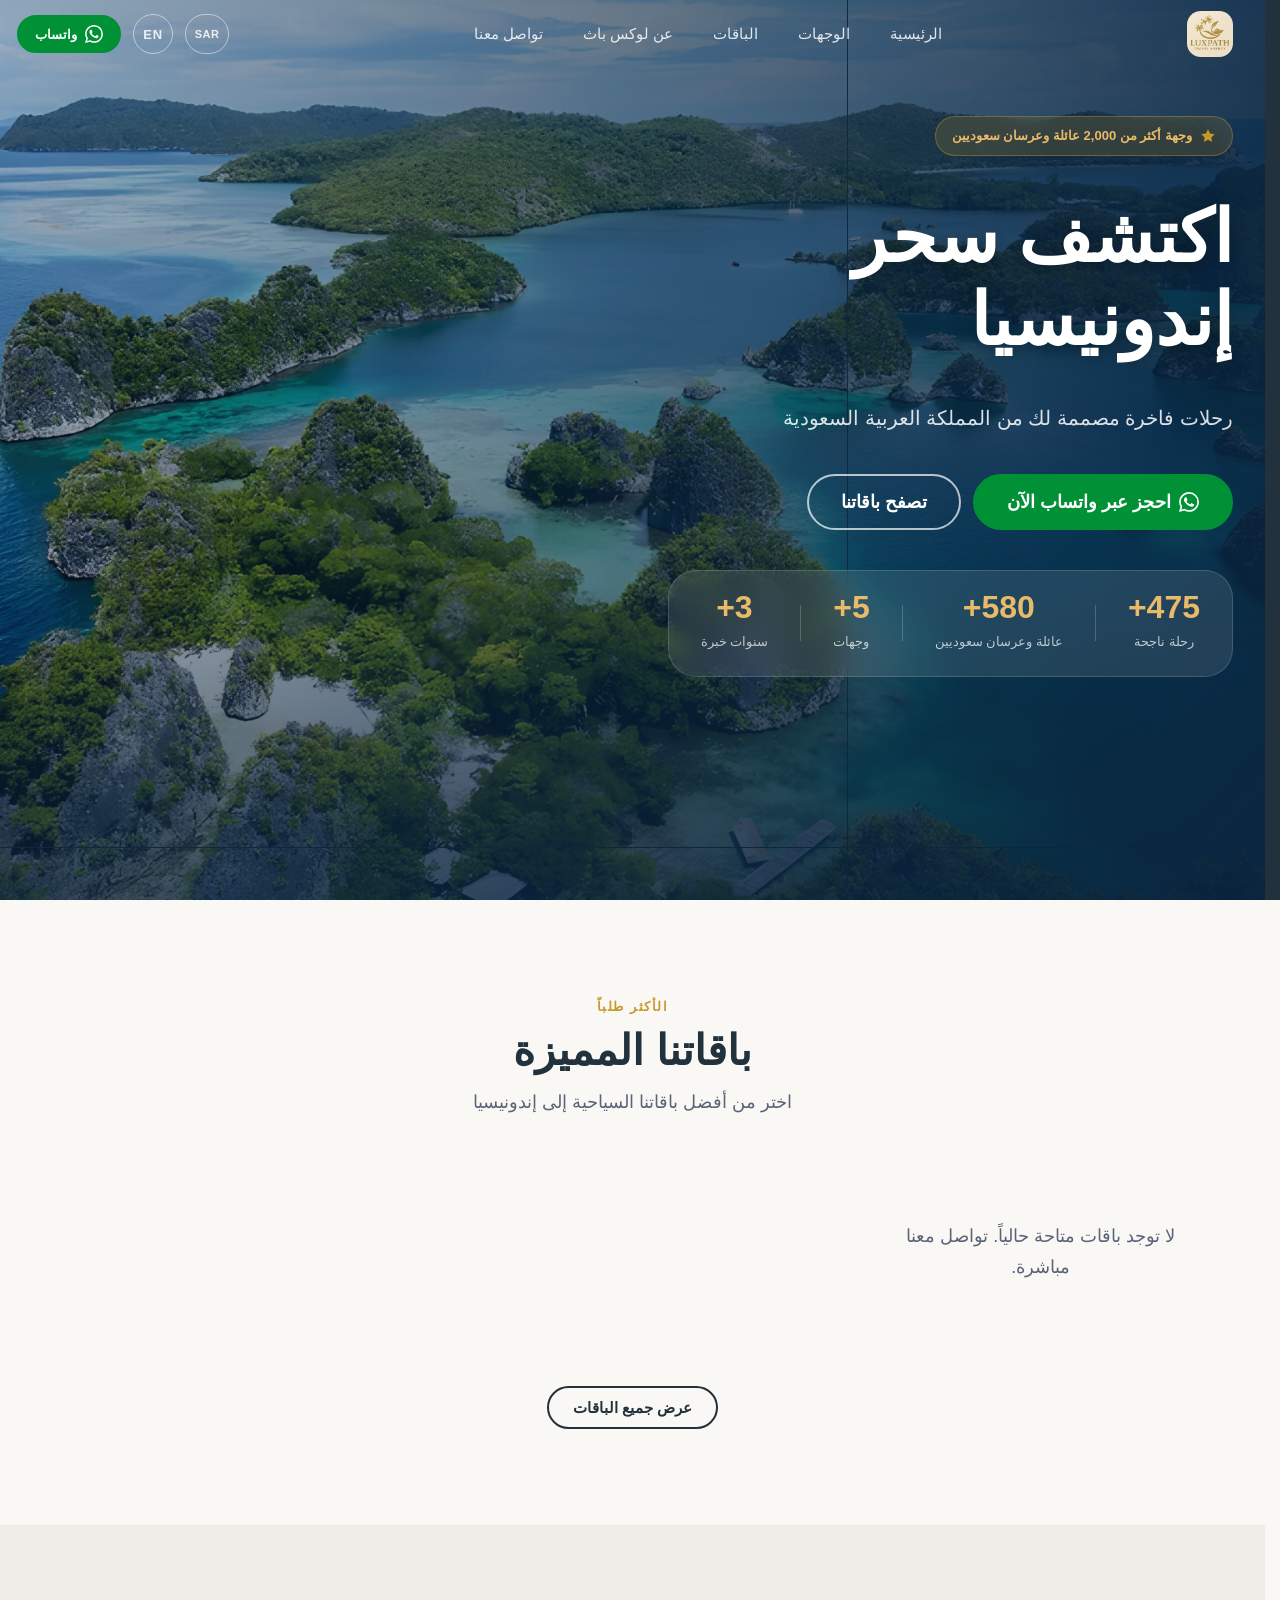
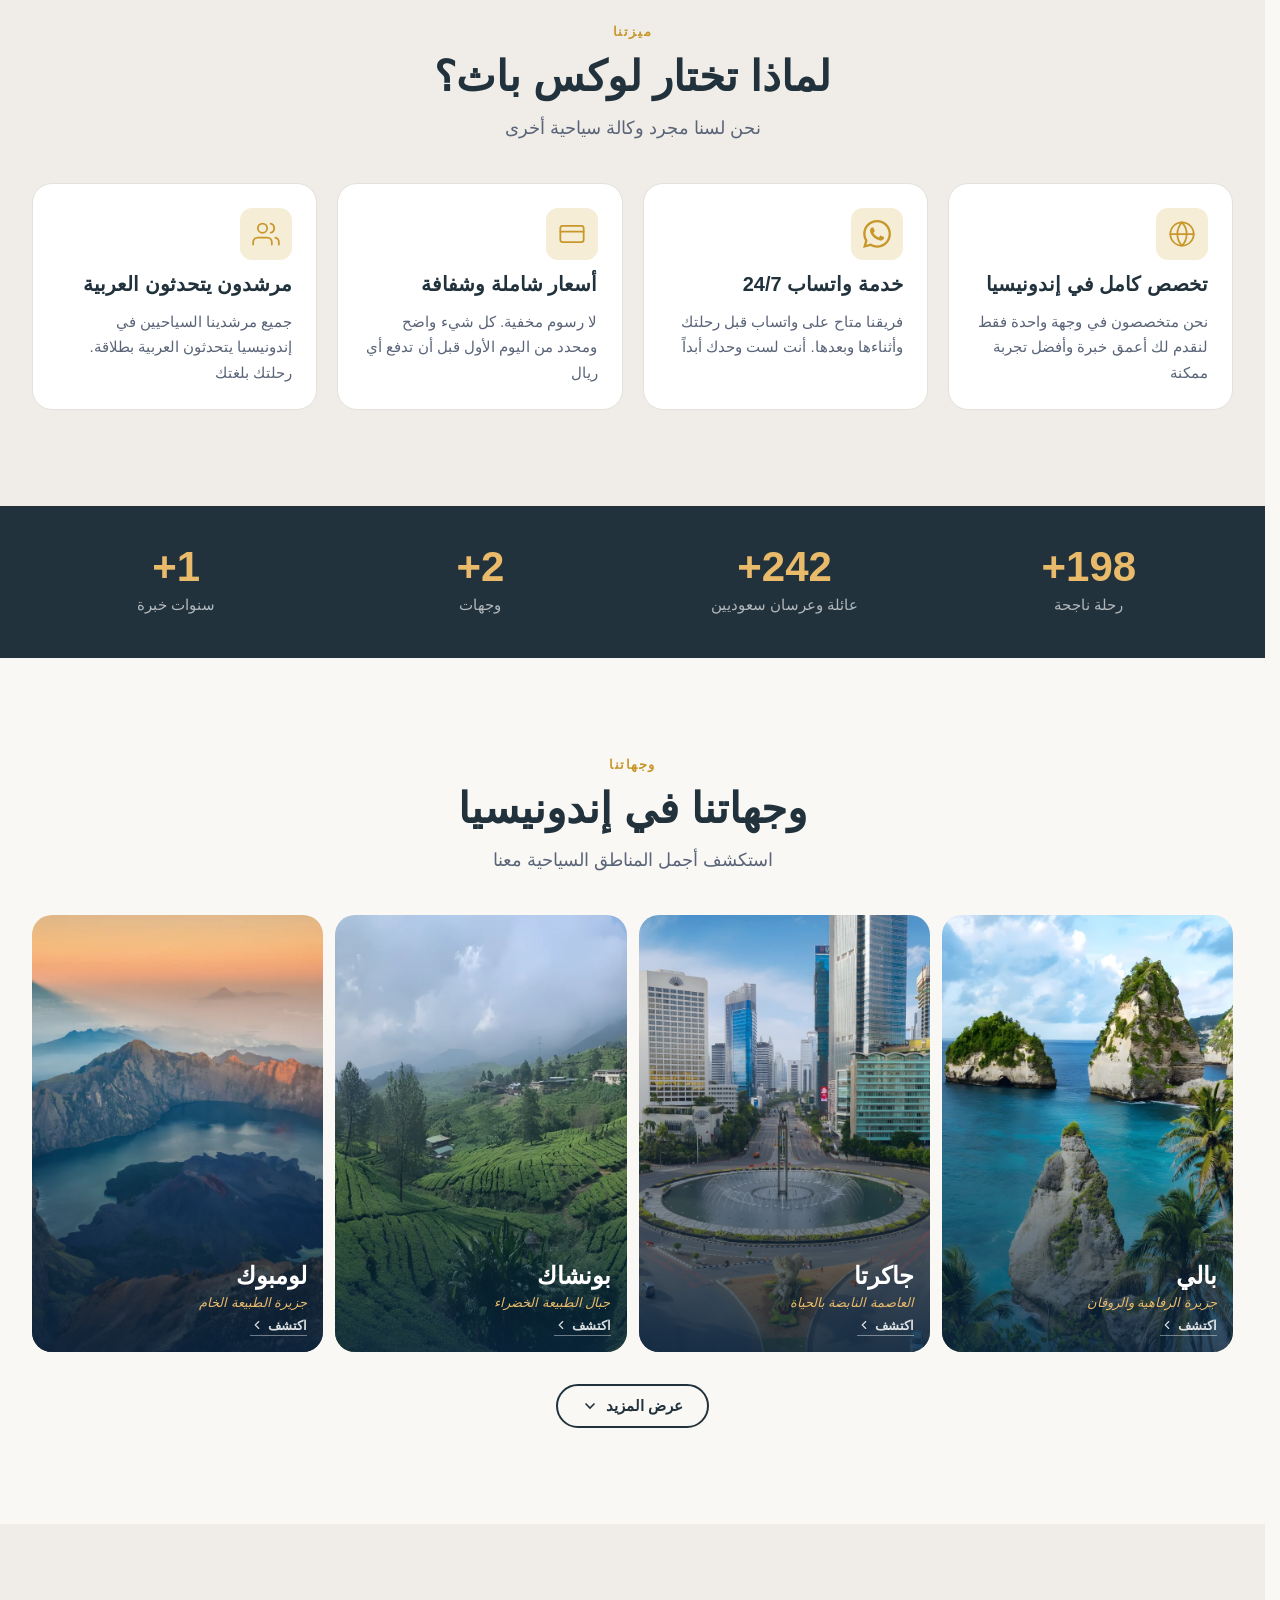
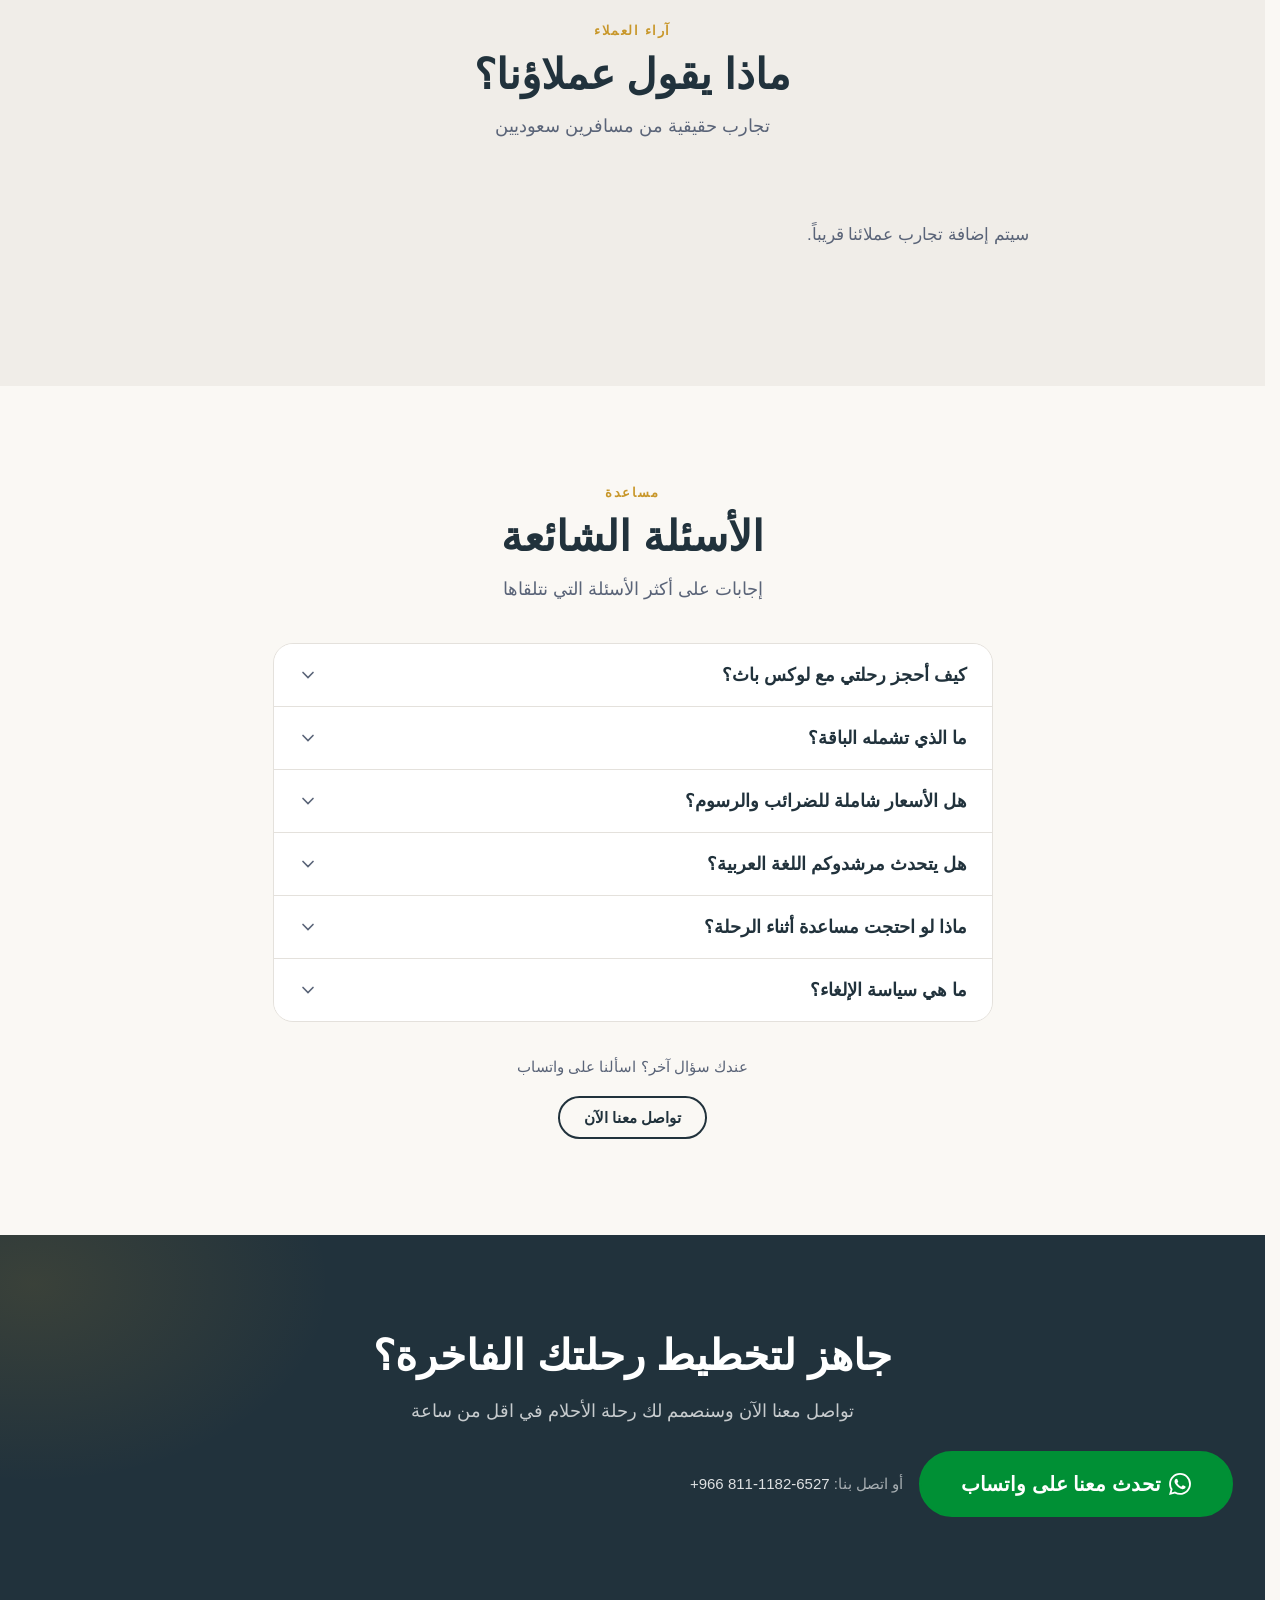
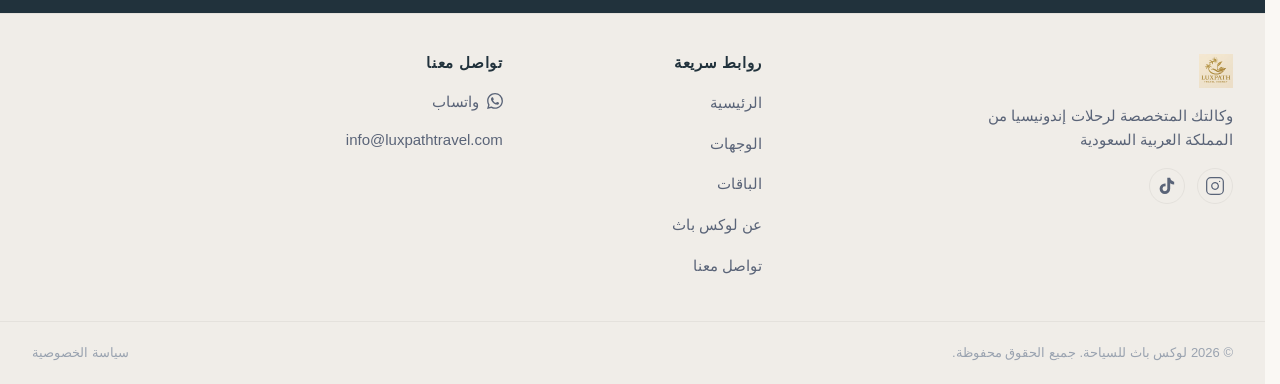
==== commit 5b0a4d99: "." ====
--- a/index.html
+++ b/index.html
@@ -236,13 +236,13 @@
         <!-- Stats bar (desktop) -->
         <div class="hero__stats" aria-label="إحصائياتنا">
           <div class="hero__stat">
-            <span class="hero__stat-number" data-counter data-target="500" data-suffix="+">500+</span>
+            <span class="hero__stat-number" data-counter data-target="527" data-suffix="+">527+</span>
             <span class="hero__stat-label" data-i18n="stats.trips">رحلة ناجحة</span>
           </div>
           <div class="hero__stat-divider" aria-hidden="true"></div>
           <div class="hero__stat">
-            <span class="hero__stat-number" data-counter data-target="2000" data-suffix="+">2,000+</span>
-            <span class="hero__stat-label" data-i18n="stats.families">عائلة سعودية</span>
+            <span class="hero__stat-number" data-counter data-target="643" data-suffix="+">643+</span>
+            <span class="hero__stat-label" data-i18n="stats.families">عائلة وعرسان سعوديين</span>
           </div>
           <div class="hero__stat-divider" aria-hidden="true"></div>
           <div class="hero__stat">
@@ -251,7 +251,7 @@
           </div>
           <div class="hero__stat-divider" aria-hidden="true"></div>
           <div class="hero__stat">
-            <span class="hero__stat-number" data-counter data-target="5" data-suffix="+">5+</span>
+            <span class="hero__stat-number" data-counter data-target="4" data-suffix="+">4+</span>
             <span class="hero__stat-label" data-i18n="stats.years">سنوات خبرة</span>
           </div>
         </div>
@@ -359,19 +359,19 @@
     <div class="stats-bar" aria-label="إحصائيات لوكس باث">
       <div class="container stats-bar__inner">
         <div class="stats-bar__item reveal">
-          <span class="stats-bar__number" data-counter data-target="500" data-suffix="+">500+</span>
+          <span class="stats-bar__number" data-counter data-target="527" data-suffix="+">527+</span>
           <span class="stats-bar__label" data-i18n="stats.trips">رحلة ناجحة</span>
         </div>
         <div class="stats-bar__item reveal">
-          <span class="stats-bar__number" data-counter data-target="2000" data-suffix="+">2,000+</span>
-          <span class="stats-bar__label" data-i18n="stats.families">عائلة سعودية</span>
+          <span class="stats-bar__number" data-counter data-target="643" data-suffix="+">643+</span>
+          <span class="stats-bar__label" data-i18n="stats.families">عائلة وعرسان سعوديين</span>
         </div>
         <div class="stats-bar__item reveal">
           <span class="stats-bar__number" data-counter data-target="6" data-suffix="+">6+</span>
           <span class="stats-bar__label" data-i18n="stats.destinations">وجهات</span>
         </div>
         <div class="stats-bar__item reveal">
-          <span class="stats-bar__number" data-counter data-target="5" data-suffix="+">5+</span>
+          <span class="stats-bar__number" data-counter data-target="4" data-suffix="+">4+</span>
           <span class="stats-bar__label" data-i18n="stats.years">سنوات خبرة</span>
         </div>
       </div>
@@ -597,6 +597,7 @@
           integrity="sha384-f0hTybREi6MIGk1gXyD3UFZAL6sgul9hUVIQHUrByVE26aj5oryZvWtlcda66csi"
           crossorigin="anonymous"></script>
   <script src="assets/js/app.js" defer></script>
+  <script src="assets/js/wa-tracker.js" defer></script>
 
 </body>
 </html>
--- a/assets/css/styles.css
+++ b/assets/css/styles.css
@@ -562,7 +562,8 @@
   background: var(--color-surface-alt);
 }
 
-.navbar--scrolled .btn-lang {
+.navbar--scrolled .btn-lang,
+.navbar--scrolled .btn-currency {
   border-color: var(--color-border-dark);
 }
 
@@ -779,12 +780,14 @@
 }
 
 /* Navbar on hero: transparent. Text white. */
-.navbar:not(.navbar--scrolled) .btn-lang {
+.navbar:not(.navbar--scrolled) .btn-lang,
+.navbar:not(.navbar--scrolled) .btn-currency {
   border-color: rgba(255, 255, 255, 0.5);
   color: rgba(255, 255, 255, 0.85);
 }
 
-.navbar:not(.navbar--scrolled) .btn-lang:hover {
+.navbar:not(.navbar--scrolled) .btn-lang:hover,
+.navbar:not(.navbar--scrolled) .btn-currency:hover {
   border-color: var(--color-white);
   color: var(--color-white);
   background: rgba(255, 255, 255, 0.1);
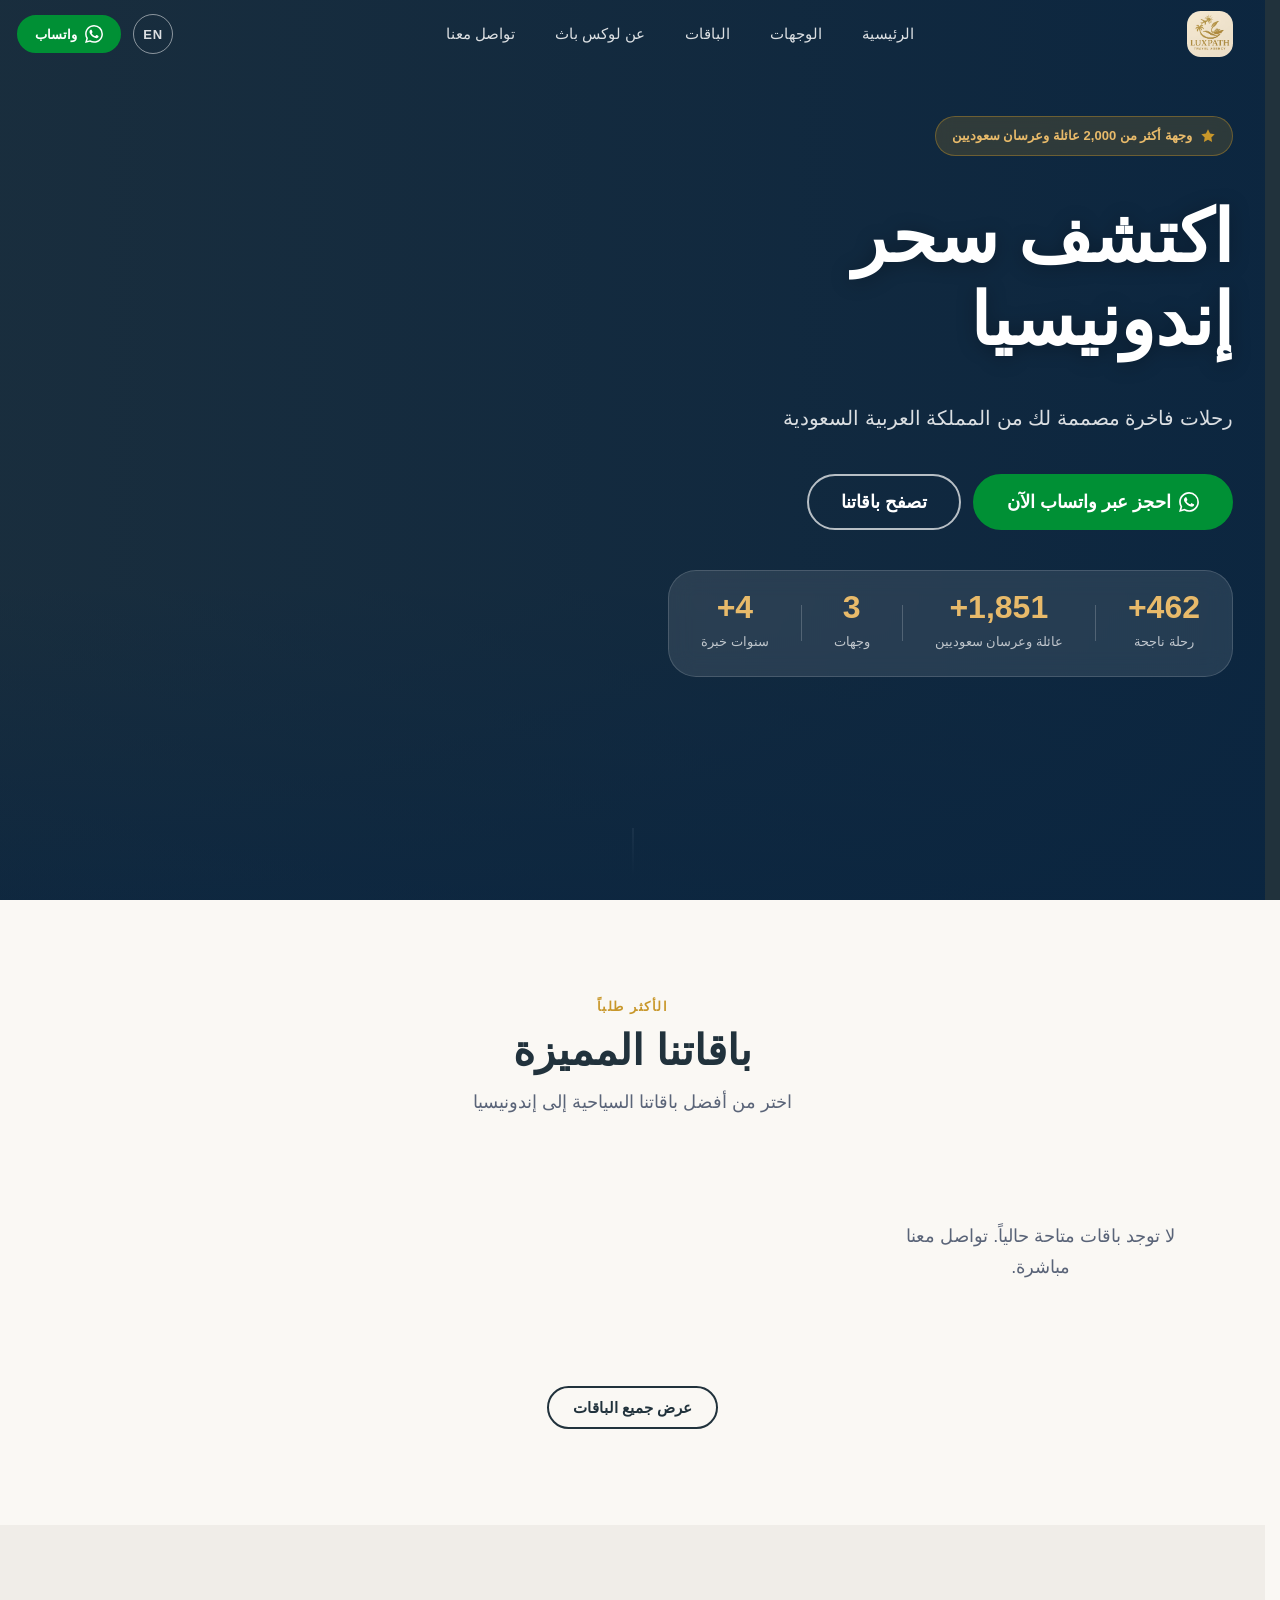
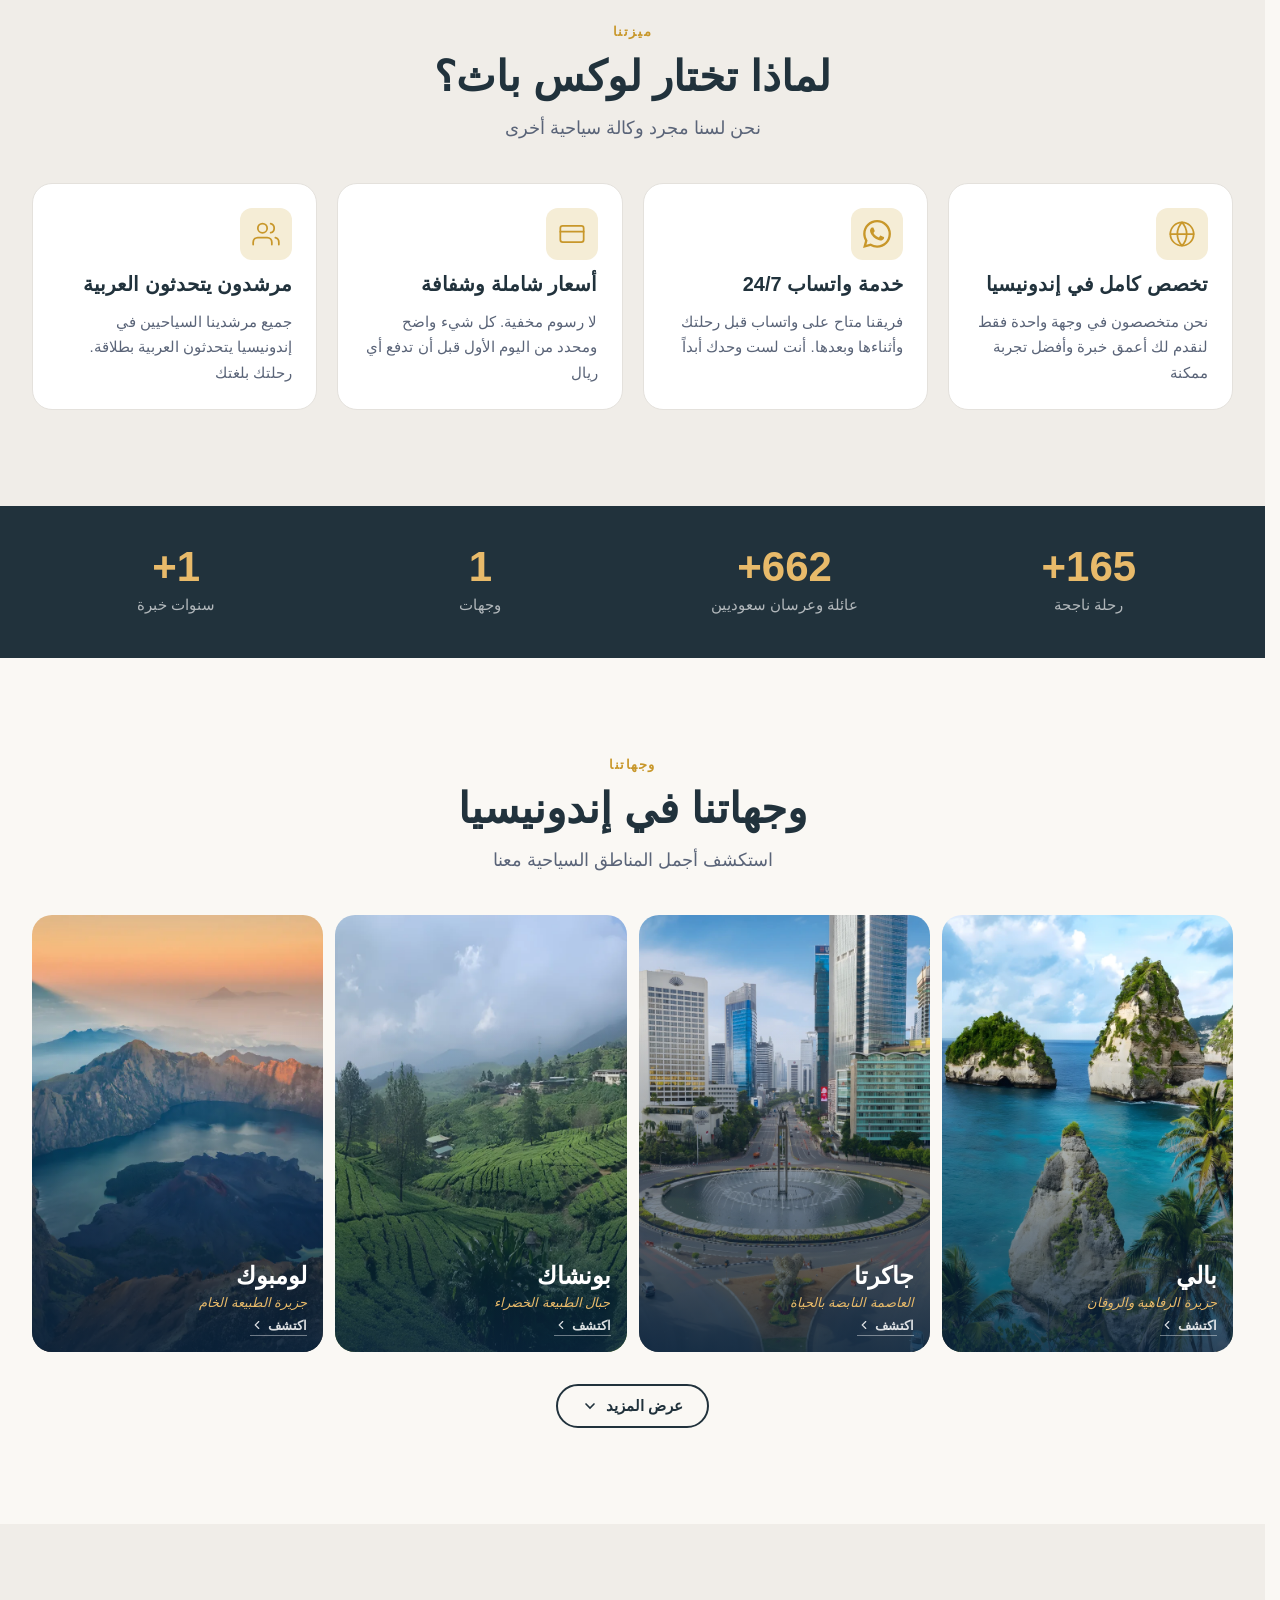
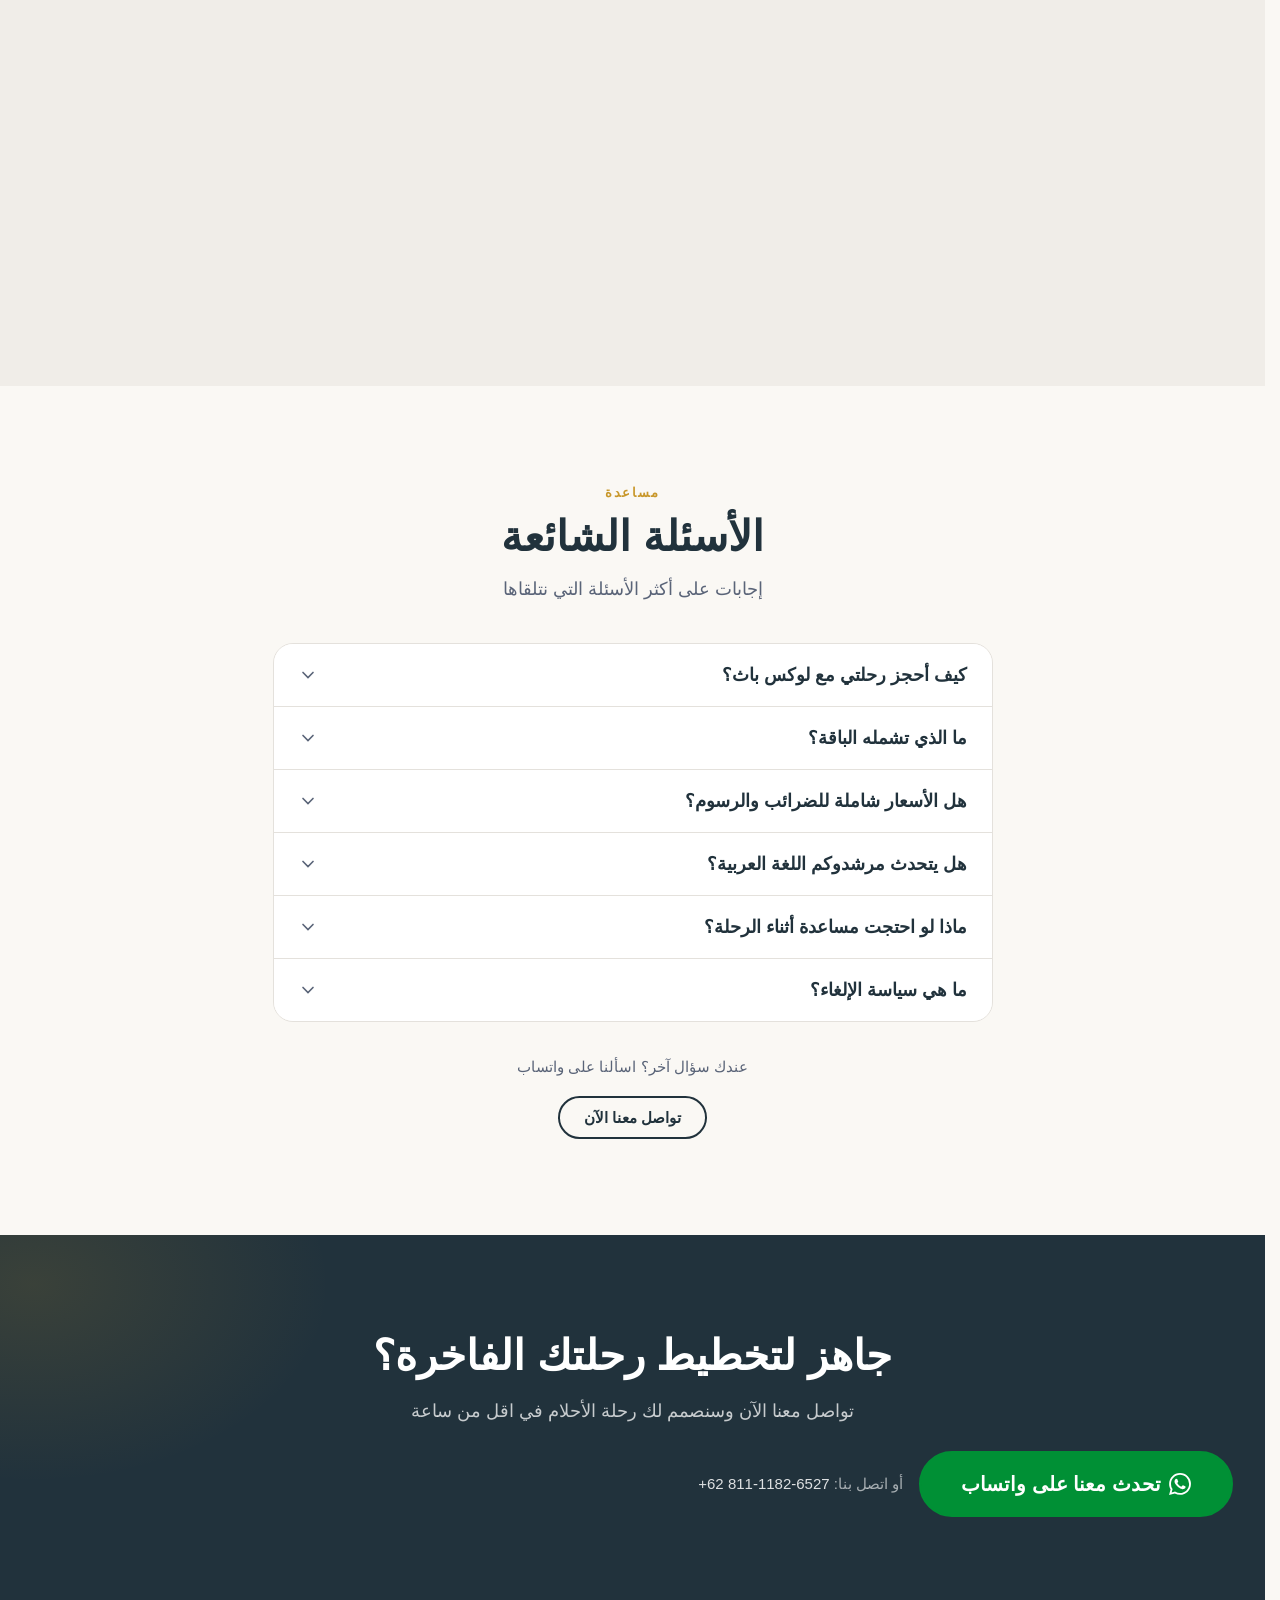
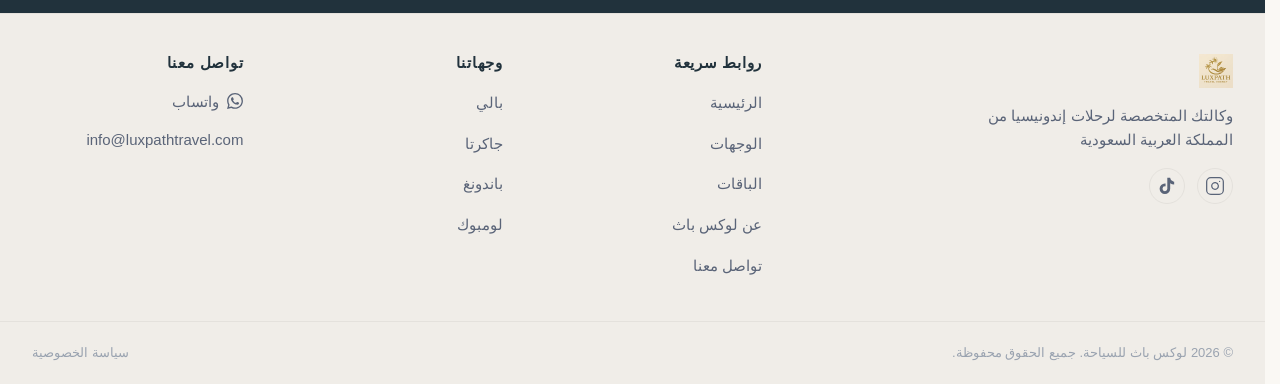
==== commit 7b420d23: "Add files via upload" ====
--- a/index.html
+++ b/index.html
@@ -1,604 +1,720 @@
-﻿<!DOCTYPE html>
-<html lang="ar" dir="rtl">
-<head>
-  <meta charset="UTF-8">
-  <meta name="viewport" content="width=device-width, initial-scale=1.0">
-  <meta name="robots" content="index, follow">
-  <meta name="theme-color" content="#0A2540">
-  <meta name="color-scheme" content="light">
-  <meta http-equiv="Content-Security-Policy" content="default-src 'self'; script-src 'self' https://cdn.jsdelivr.net; style-src 'self' 'unsafe-inline' https://fonts.googleapis.com; font-src https://fonts.gstatic.com; connect-src 'self' https://*.supabase.co; img-src 'self' data: blob: https://*.supabase.co">
-
-  <!-- Primary SEO -->
-  <title>لوكس باث للسياحة | بكجات سياحية فاخرة إلى إندونيسيا</title>
-  <meta name="description" content="احجز بكجات سياحية فاخرة إلى إندونيسيا مع لوكس باث — بالي، جاكرتا، لومبوك وباندونغ. باقات شهر العسل والعائلية والفاخرة من المملكة العربية السعودية. تواصل عبر واتساب.">
-  <meta name="keywords" content="بكجات سياحية اندونيسيا, بكج سياحي بالي, بكجات عرسان بالي, سياحة اندونيسيا, رحلات بالي, باقات فاخرة بالي, لوكس باث">
-
-  <!-- Canonical & hreflang -->
-  <link rel="canonical" href="https://luxpathtravel.com/">
-  <link rel="alternate" hreflang="ar" href="https://luxpathtravel.com/">
-  <link rel="alternate" hreflang="en" href="https://luxpathtravel.com/en/">
-  <link rel="alternate" hreflang="x-default" href="https://luxpathtravel.com/">
-
-  <!-- Open Graph -->
-  <meta property="og:type"              content="website">
-  <meta property="og:site_name"         content="لوكس باث للسياحة">
-  <meta property="og:title"             content="لوكس باث للسياحة | بكجات سياحية فاخرة إلى إندونيسيا">
-  <meta property="og:description"       content="بكجات سياحية فاخرة إلى بالي وإندونيسيا من المملكة العربية السعودية. شهر العسل، العائلات، والرحلات الفاخرة.">
-  <meta property="og:image"             content="https://luxpathtravel.com/assets/images/og-default.jpg">
-  <meta property="og:image:width"       content="1200">
-  <meta property="og:image:height"      content="630">
-  <meta property="og:url"               content="https://luxpathtravel.com/">
-  <meta property="og:locale"            content="ar_SA">
-  <meta property="og:locale:alternate"  content="en_US">
-
-  <!-- Twitter Card -->
-  <meta name="twitter:card"        content="summary_large_image">
-  <meta name="twitter:title"       content="لوكس باث | بكجات سياحية إلى إندونيسيا">
-  <meta name="twitter:description" content="رحلات فاخرة إلى بالي وإندونيسيا من السعودية">
-  <meta name="twitter:image"       content="https://luxpathtravel.com/assets/images/og-default.jpg">
-
-  <!-- Favicons -->
-  <link rel="icon" type="image/png" href="/favicon-96x96.png" sizes="96x96" />
-  <link rel="icon" type="image/svg+xml" href="/favicon.svg" />
-  <link rel="shortcut icon" href="/favicon.ico" />
-  <link rel="apple-touch-icon" sizes="180x180" href="/apple-touch-icon.png" />
-  <meta name="apple-mobile-web-app-title" content="Luxpath" />
-  <link rel="manifest" href="/site.webmanifest" />
-
-  <!-- Fonts: preconnect for performance -->
-  <link rel="preconnect" href="https://fonts.googleapis.com">
-  <link rel="preconnect" href="https://fonts.gstatic.com" crossorigin>
-  <link href="https://fonts.googleapis.com/css2?family=Cairo:wght@400;500;600;700;800&family=Tajawal:wght@300;400;500;700&family=Playfair+Display:ital,wght@0,400;0,500;0,600;0,700;1,400;1,600&family=Inter:wght@300;400;500;600&display=swap" rel="stylesheet">
-
-  <!-- Critical styles -->
-  <link rel="stylesheet" href="assets/css/styles.css">
-
-  <!-- Preload first hero slide for LCP -->
-  <link rel="preload" as="image" href="hero-images/image-1.webp" fetchpriority="high">
-
-  <!-- Schema: TravelAgency + WebSite -->
-  <script type="application/ld+json">
-  [
-    {
-      "@context": "https://schema.org",
-      "@type": "TravelAgency",
-      "@id": "https://luxpathtravel.com/#organization",
-      "name": "لوكس باث للسياحة",
-      "alternateName": "Luxpath Travel",
-      "url": "https://luxpathtravel.com",
-      "logo": "https://luxpathtravel.com/assets/images/logo.webp",
-      "description": "وكالة سياحية متخصصة في رحلات إندونيسيا الفاخرة من المملكة العربية السعودية",
-      "telephone": "+6281111826527",
-      "email": "info@luxpathtravel.com",
-      "areaServed": { "@type": "Country", "name": "Saudi Arabia" },
-      "sameAs": [
-        "https://instagram.com/luxpathtravel",
-        "https://www.tiktok.com/@luxpathtravel"
-      ]
-    },
-    {
-      "@context": "https://schema.org",
-      "@type": "WebSite",
-      "url": "https://luxpathtravel.com",
-      "name": "Luxpath Travel",
-      "inLanguage": ["ar", "en"],
-      "potentialAction": {
-        "@type": "SearchAction",
-        "target": "https://luxpathtravel.com/بكجات-سياحية-اندونيسيا?q={search_term_string}",
-        "query-input": "required name=search_term_string"
-      }
-    },
-    {
-      "@context": "https://schema.org",
-      "@type": "FAQPage",
-      "mainEntity": [
-        {
-          "@type": "Question",
-          "name": "كيف أحجز باقة سياحية مع لوكس باث؟",
-          "acceptedAnswer": { "@type": "Answer", "text": "تواصل معنا عبر واتساب وأخبرنا بوجهتك وعدد المسافرين وتاريخ الرحلة. سنرسل لك عرضاً مخصصاً خلال ساعات قليلة." }
-        },
-        {
-          "@type": "Question",
-          "name": "هل الأسعار شاملة للضرائب والرسوم؟",
-          "acceptedAnswer": { "@type": "Answer", "text": "نعم، جميع الأسعار المعروضة شاملة للضرائب والرسوم. لا توجد أي رسوم مخفية." }
-        },
-        {
-          "@type": "Question",
-          "name": "هل يتحدث مرشدوكم اللغة العربية؟",
-          "acceptedAnswer": { "@type": "Answer", "text": "نعم، جميع مرشدينا السياحيين في إندونيسيا يتحدثون العربية بطلاقة." }
-        }
-      ]
-    }
-  ]
-  </script>
-</head>
-
-<body>
-
-  <!-- Skip to content (accessibility) -->
-  <a href="#main" class="skip-link" data-i18n="a11y.skip">تخطَّ إلى المحتوى</a>
-
-  <!-- ═══════════════════════════════════════════════════════════
-       MOBILE MENU
-  ══════════════════════════════════════════════════════════════ -->
-  <div class="mobile-menu" id="mobileMenu" role="dialog" aria-modal="true" aria-label="القائمة الرئيسية">
-    <div class="mobile-menu__header">
-      <a href="/" class="mobile-menu__logo" aria-label="لوكس باث للسياحة">
-        <img src="luxpath-logo.webp" alt="Luxpath Travel" width="130" height="38" onerror="this.src='luxpath-logo.webp'">
-      </a>
-      <button class="mobile-menu__close" id="mobileMenuClose" aria-label="إغلاق القائمة">
-        <svg xmlns="http://www.w3.org/2000/svg" width="24" height="24" viewBox="0 0 24 24" fill="none" stroke="currentColor" stroke-width="2" stroke-linecap="round" aria-hidden="true"><line x1="18" y1="6" x2="6" y2="18"/><line x1="6" y1="6" x2="18" y2="18"/></svg>
-      </button>
-    </div>
-    <nav aria-label="Mobile navigation">
-      <ul class="mobile-menu__links">
-        <li><a href="/"                 data-i18n="nav.home"         class="mobile-menu__link">الرئيسية</a></li>
-        <li><a href="وجهات-السياحة-اندونيسيا" data-i18n="nav.destinations" class="mobile-menu__link">الوجهات</a></li>
-        <li><a href="بكجات-سياحية-اندونيسيا"     data-i18n="nav.packages"     class="mobile-menu__link">الباقات</a></li>
-        <li><a href="من-نحن"        data-i18n="nav.about"        class="mobile-menu__link">عن لوكس باث</a></li>
-        <li><a href="تواصل"      data-i18n="nav.contact"      class="mobile-menu__link">تواصل معنا</a></li>
-      </ul>
-    </nav>
-    <div class="mobile-menu__footer">
-      <a href="#" class="btn btn--whatsapp btn--full" data-wa="general" data-i18n="nav.whatsapp">
-        <svg xmlns="http://www.w3.org/2000/svg" width="20" height="20" viewBox="0 0 24 24" fill="currentColor" aria-hidden="true"><path d="M17.472 14.382c-.297-.149-1.758-.867-2.03-.967-.273-.099-.471-.148-.67.15-.197.297-.767.966-.94 1.164-.173.199-.347.223-.644.075-.297-.15-1.255-.463-2.39-1.475-.883-.788-1.48-1.761-1.653-2.059-.173-.297-.018-.458.13-.606.134-.133.298-.347.446-.52.149-.174.198-.298.298-.497.099-.198.05-.371-.025-.52-.075-.149-.669-1.612-.916-2.207-.242-.579-.487-.5-.669-.51-.173-.008-.371-.01-.57-.01-.198 0-.52.074-.792.372-.272.297-1.04 1.016-1.04 2.479 0 1.462 1.065 2.875 1.213 3.074.149.198 2.096 3.2 5.077 4.487.709.306 1.262.489 1.694.625.712.227 1.36.195 1.871.118.571-.085 1.758-.719 2.006-1.413.248-.694.248-1.289.173-1.413-.074-.124-.272-.198-.57-.347m-5.421 7.403h-.004a9.87 9.87 0 01-5.031-1.378l-.361-.214-3.741.982.998-3.648-.235-.374a9.86 9.86 0 01-1.51-5.26c.001-5.45 4.436-9.884 9.888-9.884 2.64 0 5.122 1.03 6.988 2.898a9.825 9.825 0 012.893 6.994c-.003 5.45-4.437 9.884-9.885 9.884m8.413-18.297A11.815 11.815 0 0012.05 0C5.495 0 .16 5.335.157 11.892c0 2.096.547 4.142 1.588 5.945L.057 24l6.305-1.654a11.882 11.882 0 005.683 1.448h.005c6.554 0 11.890-5.335 11.893-11.893a11.821 11.821 0 00-3.48-8.413z"/></svg>
-        <span data-i18n="nav.whatsapp">واتساب</span>
-      </a>
-      <button class="btn-lang mobile-menu__lang" id="mobileLangToggle" aria-label="Switch language">EN</button>
-    </div>
-  </div>
-  <div class="mobile-menu-backdrop" id="mobileMenuBackdrop" aria-hidden="true"></div>
-
-  <!-- ═══════════════════════════════════════════════════════════
-       NAVBAR
-  ══════════════════════════════════════════════════════════════ -->
-  <header class="navbar" id="navbar" role="banner">
-    <div class="container navbar__inner">
-      <!-- Logo -->
-      <a href="/" class="navbar__logo" aria-label="لوكس باث للسياحة — الصفحة الرئيسية">
-        <img src="luxpath-logo.webp" alt="Luxpath Travel" width="140" height="40"
-             onerror="this.style.display='none'; this.nextElementSibling.style.display='block'">
-        <span class="navbar__logo-text" style="display:none">Luxpath</span>
-      </a>
-
-      <!-- Desktop navigation -->
-      <nav class="navbar__nav" aria-label="التنقل الرئيسي">
-        <ul class="navbar__links" role="list">
-          <li><a href="/"                 class="navbar__link" data-i18n="nav.home">الرئيسية</a></li>
-          <li><a href="وجهات-السياحة-اندونيسيا" class="navbar__link" data-i18n="nav.destinations">الوجهات</a></li>
-          <li><a href="بكجات-سياحية-اندونيسيا"     class="navbar__link" data-i18n="nav.packages">الباقات</a></li>
-          <li><a href="من-نحن"        class="navbar__link" data-i18n="nav.about">عن لوكس باث</a></li>
-          <li><a href="تواصل"      class="navbar__link" data-i18n="nav.contact">تواصل معنا</a></li>
-        </ul>
-      </nav>
-
-      <!-- Actions -->
-      <div class="navbar__actions">
-        <button class="btn-currency" id="currencyToggle" aria-label="Currency: SAR. Click to switch.">SAR</button>
-        <button class="btn-lang" id="langToggle" aria-label="Switch to English">EN</button>
-        <a href="#" class="btn btn--whatsapp navbar__wa-btn" data-wa="general">
-          <svg xmlns="http://www.w3.org/2000/svg" width="18" height="18" viewBox="0 0 24 24" fill="currentColor" aria-hidden="true"><path d="M17.472 14.382c-.297-.149-1.758-.867-2.03-.967-.273-.099-.471-.148-.67.15-.197.297-.767.966-.94 1.164-.173.199-.347.223-.644.075-.297-.15-1.255-.463-2.39-1.475-.883-.788-1.48-1.761-1.653-2.059-.173-.297-.018-.458.13-.606.134-.133.298-.347.446-.52.149-.174.198-.298.298-.497.099-.198.05-.371-.025-.52-.075-.149-.669-1.612-.916-2.207-.242-.579-.487-.5-.669-.51-.173-.008-.371-.01-.57-.01-.198 0-.52.074-.792.372-.272.297-1.04 1.016-1.04 2.479 0 1.462 1.065 2.875 1.213 3.074.149.198 2.096 3.2 5.077 4.487.709.306 1.262.489 1.694.625.712.227 1.36.195 1.871.118.571-.085 1.758-.719 2.006-1.413.248-.694.248-1.289.173-1.413-.074-.124-.272-.198-.57-.347m-5.421 7.403h-.004a9.87 9.87 0 01-5.031-1.378l-.361-.214-3.741.982.998-3.648-.235-.374a9.86 9.86 0 01-1.51-5.26c.001-5.45 4.436-9.884 9.888-9.884 2.64 0 5.122 1.03 6.988 2.898a9.825 9.825 0 012.893 6.994c-.003 5.45-4.437 9.884-9.885 9.884m8.413-18.297A11.815 11.815 0 0012.05 0C5.495 0 .16 5.335.157 11.892c0 2.096.547 4.142 1.588 5.945L.057 24l6.305-1.654a11.882 11.882 0 005.683 1.448h.005c6.554 0 11.890-5.335 11.893-11.893a11.821 11.821 0 00-3.48-8.413z"/></svg>
-          <span data-i18n="nav.whatsapp">واتساب</span>
-        </a>
-        <button class="navbar__hamburger" id="menuToggle" aria-label="فتح القائمة" aria-expanded="false" aria-controls="mobileMenu">
-          <span></span><span></span><span></span>
-        </button>
-      </div>
-    </div>
-  </header>
-
-  <!-- ═══════════════════════════════════════════════════════════
-       MAIN CONTENT
-  ══════════════════════════════════════════════════════════════ -->
-  <main id="main">
-
-    <!-- ── SECTION 1: HERO ──────────────────────────────────── -->
-    <section class="hero" id="hero" aria-label="Hero">
-
-      <!-- ── Slideshow background ────────────────────────────── -->
-      <div class="hero__slides" aria-hidden="true">
-        <div class="hero__slide is-active" style="background-image:url('hero-images/image-1.webp')"></div>
-        <div class="hero__slide" style="background-image:url('hero-images/image-2.webp')"></div>
-        <div class="hero__slide" style="background-image:url('hero-images/image-3.webp')"></div>
-        <div class="hero__slide" style="background-image:url('hero-images/image-4.webp')"></div>
-      </div>
-
-      <!-- ── Directional gradient overlay ──────────────────────
-           RTL: dark on right (text side) → transparent on left
-           LTR: dark on left  (text side) → transparent on right
-           + bottom gradient for stats legibility -->
-      <div class="hero__overlay" aria-hidden="true"></div>
-      <div class="container hero__container">
-        <div class="hero__content">
-
-          <!-- Trust badge -->
-          <div class="hero__badge reveal">
-            <svg xmlns="http://www.w3.org/2000/svg" width="16" height="16" viewBox="0 0 24 24" fill="currentColor" aria-hidden="true"><path d="M12 2l3.09 6.26L22 9.27l-5 4.87 1.18 6.88L12 17.77l-6.18 3.25L7 14.14 2 9.27l6.91-1.01L12 2z"/></svg>
-            <span data-i18n="hero.badge">وجهة أكثر من 2,000 عائلة سعودية</span>
-          </div>
-
-          <!-- H1 -->
-          <h1 class="hero__title reveal" data-i18n="hero.title">اكتشف سحر إندونيسيا</h1>
-
-          <!-- Subtitle -->
-          <p class="hero__subtitle reveal" data-i18n="hero.subtitle">رحلات فاخرة مصممة لك من المملكة العربية السعودية</p>
-
-          <!-- CTAs -->
-          <div class="hero__actions reveal">
-            <a href="#" class="btn btn--whatsapp btn--lg hero__cta-primary" data-wa="general" id="heroWhatsApp">
-              <svg xmlns="http://www.w3.org/2000/svg" width="20" height="20" viewBox="0 0 24 24" fill="currentColor" aria-hidden="true"><path d="M17.472 14.382c-.297-.149-1.758-.867-2.03-.967-.273-.099-.471-.148-.67.15-.197.297-.767.966-.94 1.164-.173.199-.347.223-.644.075-.297-.15-1.255-.463-2.39-1.475-.883-.788-1.48-1.761-1.653-2.059-.173-.297-.018-.458.13-.606.134-.133.298-.347.446-.52.149-.174.198-.298.298-.497.099-.198.05-.371-.025-.52-.075-.149-.669-1.612-.916-2.207-.242-.579-.487-.5-.669-.51-.173-.008-.371-.01-.57-.01-.198 0-.52.074-.792.372-.272.297-1.04 1.016-1.04 2.479 0 1.462 1.065 2.875 1.213 3.074.149.198 2.096 3.2 5.077 4.487.709.306 1.262.489 1.694.625.712.227 1.36.195 1.871.118.571-.085 1.758-.719 2.006-1.413.248-.694.248-1.289.173-1.413-.074-.124-.272-.198-.57-.347m-5.421 7.403h-.004a9.87 9.87 0 01-5.031-1.378l-.361-.214-3.741.982.998-3.648-.235-.374a9.86 9.86 0 01-1.51-5.26c.001-5.45 4.436-9.884 9.888-9.884 2.64 0 5.122 1.03 6.988 2.898a9.825 9.825 0 012.893 6.994c-.003 5.45-4.437 9.884-9.885 9.884m8.413-18.297A11.815 11.815 0 0012.05 0C5.495 0 .16 5.335.157 11.892c0 2.096.547 4.142 1.588 5.945L.057 24l6.305-1.654a11.882 11.882 0 005.683 1.448h.005c6.554 0 11.890-5.335 11.893-11.893a11.821 11.821 0 00-3.48-8.413z"/></svg>
-              <span data-i18n="hero.cta.whatsapp">احجز عبر واتساب الآن</span>
-            </a>
-            <a href="بكجات-سياحية-اندونيسيا" class="btn btn--outline-white btn--lg hero__cta-secondary" data-i18n="hero.cta.packages">تصفح باقاتنا</a>
-          </div>
-        </div>
-
-        <!-- Stats bar (desktop) -->
-        <div class="hero__stats" aria-label="إحصائياتنا">
-          <div class="hero__stat">
-            <span class="hero__stat-number" data-counter data-target="527" data-suffix="+">527+</span>
-            <span class="hero__stat-label" data-i18n="stats.trips">رحلة ناجحة</span>
-          </div>
-          <div class="hero__stat-divider" aria-hidden="true"></div>
-          <div class="hero__stat">
-            <span class="hero__stat-number" data-counter data-target="643" data-suffix="+">643+</span>
-            <span class="hero__stat-label" data-i18n="stats.families">عائلة وعرسان سعوديين</span>
-          </div>
-          <div class="hero__stat-divider" aria-hidden="true"></div>
-          <div class="hero__stat">
-            <span class="hero__stat-number" data-counter data-target="6" data-suffix="+">6+</span>
-            <span class="hero__stat-label" data-i18n="stats.destinations">وجهات</span>
-          </div>
-          <div class="hero__stat-divider" aria-hidden="true"></div>
-          <div class="hero__stat">
-            <span class="hero__stat-number" data-counter data-target="4" data-suffix="+">4+</span>
-            <span class="hero__stat-label" data-i18n="stats.years">سنوات خبرة</span>
-          </div>
-        </div>
-      </div>
-
-      <!-- Scroll hint -->
-      <div class="hero__scroll" aria-hidden="true">
-        <div class="hero__scroll-line"></div>
-      </div>
-    </section>
-
-    <!-- ── SECTION 2: FEATURED PACKAGES ─────────────────────── -->
-    <section class="section section--light" id="packages" aria-labelledby="packages-heading">
-      <div class="container">
-        <header class="section-header reveal">
-          <span class="section-eyebrow" data-i18n="packages.eyebrow">الأكثر طلباً</span>
-          <h2 class="section-title" id="packages-heading" data-i18n="packages.title">باقاتنا المميزة</h2>
-          <p class="section-subtitle" data-i18n="packages.subtitle">اختر من أفضل باقاتنا السياحية إلى إندونيسيا</p>
-        </header>
-
-        <!-- Package grid: JS renders here. Skeletons shown initially. -->
-        <div class="packages-grid" id="packagesGrid" role="list" aria-label="الباقات المميزة" aria-live="polite" aria-busy="true">
-          <!-- Skeleton cards (removed by JS after data loads) -->
-          <div class="pkg-card pkg-card--skeleton" role="listitem" aria-hidden="true">
-            <div class="pkg-card__img skeleton"></div>
-            <div class="pkg-card__body">
-              <div class="skeleton skeleton--text" style="width:50%"></div>
-              <div class="skeleton skeleton--text skeleton--text-lg"></div>
-              <div class="skeleton skeleton--text" style="width:65%"></div>
-              <div class="skeleton skeleton--btn"></div>
-            </div>
-          </div>
-          <div class="pkg-card pkg-card--skeleton" role="listitem" aria-hidden="true">
-            <div class="pkg-card__img skeleton"></div>
-            <div class="pkg-card__body">
-              <div class="skeleton skeleton--text" style="width:55%"></div>
-              <div class="skeleton skeleton--text skeleton--text-lg"></div>
-              <div class="skeleton skeleton--text" style="width:70%"></div>
-              <div class="skeleton skeleton--btn"></div>
-            </div>
-          </div>
-          <div class="pkg-card pkg-card--skeleton" role="listitem" aria-hidden="true">
-            <div class="pkg-card__img skeleton"></div>
-            <div class="pkg-card__body">
-              <div class="skeleton skeleton--text" style="width:45%"></div>
-              <div class="skeleton skeleton--text skeleton--text-lg"></div>
-              <div class="skeleton skeleton--text" style="width:60%"></div>
-              <div class="skeleton skeleton--btn"></div>
-            </div>
-          </div>
-        </div>
-
-        <div class="section-footer reveal">
-          <a href="بكجات-سياحية-اندونيسيا" class="btn btn--outline-navy" data-i18n="packages.viewAll">عرض جميع الباقات</a>
-        </div>
-      </div>
-    </section>
-
-    <!-- ── SECTION 3: WHY LUXPATH ────────────────────────────── -->
-    <section class="section section--alt" id="why" aria-labelledby="why-heading">
-      <div class="container">
-        <header class="section-header reveal">
-          <span class="section-eyebrow" data-i18n="why.eyebrow">ميزتنا</span>
-          <h2 class="section-title" id="why-heading" data-i18n="why.title">لماذا تختار لوكس باث؟</h2>
-          <p class="section-subtitle" data-i18n="why.subtitle">نحن لسنا مجرد وكالة سياحية أخرى</p>
-        </header>
-
-        <div class="why-grid">
-          <div class="why-card reveal">
-            <div class="why-card__icon" aria-hidden="true">
-              <svg xmlns="http://www.w3.org/2000/svg" width="28" height="28" viewBox="0 0 24 24" fill="none" stroke="currentColor" stroke-width="1.5" stroke-linecap="round" stroke-linejoin="round"><circle cx="12" cy="12" r="10"/><path d="M12 2a14.5 14.5 0 0 0 0 20 14.5 14.5 0 0 0 0-20"/><path d="M2 12h20"/></svg>
-            </div>
-            <h3 class="why-card__title" data-i18n="why.1.title">تخصص كامل في إندونيسيا</h3>
-            <p class="why-card__body" data-i18n="why.1.body">نحن متخصصون في وجهة واحدة فقط لنقدم لك أعمق خبرة وأفضل تجربة ممكنة</p>
-          </div>
-
-          <div class="why-card reveal">
-            <div class="why-card__icon" aria-hidden="true">
-              <svg xmlns="http://www.w3.org/2000/svg" width="28" height="28" viewBox="0 0 24 24" fill="currentColor"><path d="M17.472 14.382c-.297-.149-1.758-.867-2.03-.967-.273-.099-.471-.148-.67.15-.197.297-.767.966-.94 1.164-.173.199-.347.223-.644.075-.297-.15-1.255-.463-2.39-1.475-.883-.788-1.48-1.761-1.653-2.059-.173-.297-.018-.458.13-.606.134-.133.298-.347.446-.52.149-.174.198-.298.298-.497.099-.198.05-.371-.025-.52-.075-.149-.669-1.612-.916-2.207-.242-.579-.487-.5-.669-.51-.173-.008-.371-.01-.57-.01-.198 0-.52.074-.792.372-.272.297-1.04 1.016-1.04 2.479 0 1.462 1.065 2.875 1.213 3.074.149.198 2.096 3.2 5.077 4.487.709.306 1.262.489 1.694.625.712.227 1.36.195 1.871.118.571-.085 1.758-.719 2.006-1.413.248-.694.248-1.289.173-1.413-.074-.124-.272-.198-.57-.347m-5.421 7.403h-.004a9.87 9.87 0 01-5.031-1.378l-.361-.214-3.741.982.998-3.648-.235-.374a9.86 9.86 0 01-1.51-5.26c.001-5.45 4.436-9.884 9.888-9.884 2.64 0 5.122 1.03 6.988 2.898a9.825 9.825 0 012.893 6.994c-.003 5.45-4.437 9.884-9.885 9.884m8.413-18.297A11.815 11.815 0 0012.05 0C5.495 0 .16 5.335.157 11.892c0 2.096.547 4.142 1.588 5.945L.057 24l6.305-1.654a11.882 11.882 0 005.683 1.448h.005c6.554 0 11.890-5.335 11.893-11.893a11.821 11.821 0 00-3.48-8.413z"/></svg>
-            </div>
-            <h3 class="why-card__title" data-i18n="why.2.title">خدمة واتساب 24/7</h3>
-            <p class="why-card__body" data-i18n="why.2.body">فريقنا متاح على واتساب قبل رحلتك وأثناءها وبعدها. أنت لست وحدك أبداً</p>
-          </div>
-
-          <div class="why-card reveal">
-            <div class="why-card__icon" aria-hidden="true">
-              <svg xmlns="http://www.w3.org/2000/svg" width="28" height="28" viewBox="0 0 24 24" fill="none" stroke="currentColor" stroke-width="1.5" stroke-linecap="round" stroke-linejoin="round"><rect x="2" y="5" width="20" height="14" rx="2"/><line x1="2" y1="10" x2="22" y2="10"/></svg>
-            </div>
-            <h3 class="why-card__title" data-i18n="why.3.title">أسعار شاملة وشفافة</h3>
-            <p class="why-card__body" data-i18n="why.3.body">لا رسوم مخفية. كل شيء واضح ومحدد من اليوم الأول قبل أن تدفع أي ريال</p>
-          </div>
-
-          <div class="why-card reveal">
-            <div class="why-card__icon" aria-hidden="true">
-              <svg xmlns="http://www.w3.org/2000/svg" width="28" height="28" viewBox="0 0 24 24" fill="none" stroke="currentColor" stroke-width="1.5" stroke-linecap="round" stroke-linejoin="round"><path d="M17 21v-2a4 4 0 0 0-4-4H5a4 4 0 0 0-4 4v2"/><circle cx="9" cy="7" r="4"/><path d="M23 21v-2a4 4 0 0 0-3-3.87"/><path d="M16 3.13a4 4 0 0 1 0 7.75"/></svg>
-            </div>
-            <h3 class="why-card__title" data-i18n="why.4.title">مرشدون يتحدثون العربية</h3>
-            <p class="why-card__body" data-i18n="why.4.body">جميع مرشدينا السياحيين في إندونيسيا يتحدثون العربية بطلاقة. رحلتك بلغتك</p>
-          </div>
-        </div>
-      </div>
-    </section>
-
-    <!-- ── STATS BAR ─────────────────────────────────────────── -->
-    <div class="stats-bar" aria-label="إحصائيات لوكس باث">
-      <div class="container stats-bar__inner">
-        <div class="stats-bar__item reveal">
-          <span class="stats-bar__number" data-counter data-target="527" data-suffix="+">527+</span>
-          <span class="stats-bar__label" data-i18n="stats.trips">رحلة ناجحة</span>
-        </div>
-        <div class="stats-bar__item reveal">
-          <span class="stats-bar__number" data-counter data-target="643" data-suffix="+">643+</span>
-          <span class="stats-bar__label" data-i18n="stats.families">عائلة وعرسان سعوديين</span>
-        </div>
-        <div class="stats-bar__item reveal">
-          <span class="stats-bar__number" data-counter data-target="6" data-suffix="+">6+</span>
-          <span class="stats-bar__label" data-i18n="stats.destinations">وجهات</span>
-        </div>
-        <div class="stats-bar__item reveal">
-          <span class="stats-bar__number" data-counter data-target="4" data-suffix="+">4+</span>
-          <span class="stats-bar__label" data-i18n="stats.years">سنوات خبرة</span>
-        </div>
-      </div>
-    </div>
-
-    <!-- ── SECTION 4: DESTINATIONS ───────────────────────────── -->
-    <section class="section section--light" id="destinations" aria-labelledby="dest-heading">
-      <div class="container">
-        <header class="section-header reveal">
-          <span class="section-eyebrow" data-i18n="destinations.eyebrow">وجهاتنا</span>
-          <h2 class="section-title" id="dest-heading" data-i18n="destinations.title">وجهاتنا في إندونيسيا</h2>
-          <p class="section-subtitle" data-i18n="destinations.subtitle">استكشف أجمل المناطق السياحية معنا</p>
-        </header>
-
-        <!-- JS renders destination cards here -->
-        <div class="dest-grid" id="destGrid" role="list" aria-label="الوجهات السياحية" aria-live="polite">
-          <!-- Skeletons -->
-          <div class="dest-card dest-card--skeleton" role="listitem" aria-hidden="true"><div class="skeleton" style="height:100%"></div></div>
-          <div class="dest-card dest-card--skeleton" role="listitem" aria-hidden="true"><div class="skeleton" style="height:100%"></div></div>
-          <div class="dest-card dest-card--skeleton" role="listitem" aria-hidden="true"><div class="skeleton" style="height:100%"></div></div>
-          <div class="dest-card dest-card--skeleton" role="listitem" aria-hidden="true"><div class="skeleton" style="height:100%"></div></div>
-        </div>
-      </div>
-    </section>
-
-    <!-- ── SECTION 5: TESTIMONIALS ───────────────────────────── -->
-    <section class="section section--alt" id="testimonials" aria-labelledby="testi-heading">
-      <div class="container">
-        <header class="section-header reveal">
-          <span class="section-eyebrow" data-i18n="testimonials.eyebrow">آراء العملاء</span>
-          <h2 class="section-title" id="testi-heading" data-i18n="testimonials.title">ماذا يقول عملاؤنا؟</h2>
-          <p class="section-subtitle" data-i18n="testimonials.subtitle">تجارب حقيقية من مسافرين سعوديين</p>
-        </header>
-
-        <!-- JS renders testimonials here -->
-        <div class="testimonials-track" id="testimonialsTrack" role="list" aria-live="polite" aria-label="Customer reviews">
-          <!-- Populated by JS — no skeletons needed, section appears once data is ready -->
-        </div>
-
-        <!-- Load more button — shown by JS when there are >4 testimonials -->
-        <div class="testi-more-wrap" id="testiMoreWrap" hidden>
-          <button class="btn-testi-more" id="testiMoreBtn" type="button">
-            <span data-i18n="testimonials.loadMore">عرض المزيد</span>
-            <svg xmlns="http://www.w3.org/2000/svg" width="16" height="16" viewBox="0 0 24 24" fill="none" stroke="currentColor" stroke-width="2.5" aria-hidden="true"><polyline points="6 9 12 15 18 9"/></svg>
-          </button>
-        </div>
-      </div>
-    </section>
-
-    <!-- ── SECTION 6: FAQ ────────────────────────────────────── -->
-    <section class="section section--light" id="faq" aria-labelledby="faq-heading">
-      <div class="container">
-        <header class="section-header reveal">
-          <span class="section-eyebrow" data-i18n="faq.eyebrow">مساعدة</span>
-          <h2 class="section-title" id="faq-heading" data-i18n="faq.title">الأسئلة الشائعة</h2>
-          <p class="section-subtitle" data-i18n="faq.subtitle">إجابات على أكثر الأسئلة التي نتلقاها</p>
-        </header>
-
-        <div class="faq-list reveal" role="list">
-
-          <div class="faq-item" role="listitem">
-            <button class="faq-question" aria-expanded="false" aria-controls="faq-answer-1">
-              <span data-i18n="faq.q1">كيف أحجز رحلتي مع لوكس باث؟</span>
-              <svg class="faq-chevron" xmlns="http://www.w3.org/2000/svg" width="20" height="20" viewBox="0 0 24 24" fill="none" stroke="currentColor" stroke-width="2" stroke-linecap="round" aria-hidden="true"><polyline points="6 9 12 15 18 9"/></svg>
-            </button>
-            <div class="faq-answer" id="faq-answer-1" role="region">
-              <p data-i18n="faq.a1">تواصل معنا عبر واتساب وأخبرنا بوجهتك وعدد المسافرين وتاريخ الرحلة المفضل. سنرسل لك عرضاً مخصصاً خلال ساعات قليلة.</p>
-            </div>
-          </div>
-
-          <div class="faq-item" role="listitem">
-            <button class="faq-question" aria-expanded="false" aria-controls="faq-answer-2">
-              <span data-i18n="faq.q2">ما الذي تشمله الباقة؟</span>
-              <svg class="faq-chevron" xmlns="http://www.w3.org/2000/svg" width="20" height="20" viewBox="0 0 24 24" fill="none" stroke="currentColor" stroke-width="2" stroke-linecap="round" aria-hidden="true"><polyline points="6 9 12 15 18 9"/></svg>
-            </button>
-            <div class="faq-answer" id="faq-answer-2" role="region">
-              <p data-i18n="faq.a2">تشمل باقاتنا عادةً تذاكر الطيران ذهاباً وإياباً، الإقامة في فنادق 4 و5 نجوم، الجولات السياحية اليومية، والمرشد السياحي المتحدث بالعربية.</p>
-            </div>
-          </div>
-
-          <div class="faq-item" role="listitem">
-            <button class="faq-question" aria-expanded="false" aria-controls="faq-answer-3">
-              <span data-i18n="faq.q3">هل الأسعار شاملة للضرائب والرسوم؟</span>
-              <svg class="faq-chevron" xmlns="http://www.w3.org/2000/svg" width="20" height="20" viewBox="0 0 24 24" fill="none" stroke="currentColor" stroke-width="2" stroke-linecap="round" aria-hidden="true"><polyline points="6 9 12 15 18 9"/></svg>
-            </button>
-            <div class="faq-answer" id="faq-answer-3" role="region">
-              <p data-i18n="faq.a3">نعم، الأسعار المعروضة شاملة لجميع الضرائب والرسوم. لا توجد أي رسوم مخفية أو مفاجآت.</p>
-            </div>
-          </div>
-
-          <div class="faq-item" role="listitem">
-            <button class="faq-question" aria-expanded="false" aria-controls="faq-answer-4">
-              <span data-i18n="faq.q4">هل يتحدث مرشدوكم اللغة العربية؟</span>
-              <svg class="faq-chevron" xmlns="http://www.w3.org/2000/svg" width="20" height="20" viewBox="0 0 24 24" fill="none" stroke="currentColor" stroke-width="2" stroke-linecap="round" aria-hidden="true"><polyline points="6 9 12 15 18 9"/></svg>
-            </button>
-            <div class="faq-answer" id="faq-answer-4" role="region">
-              <p data-i18n="faq.a4">نعم، جميع مرشدينا السياحيين في إندونيسيا يتحدثون العربية بطلاقة. رحلتك ستكون بلغتك الأم بالكامل.</p>
-            </div>
-          </div>
-
-          <div class="faq-item" role="listitem">
-            <button class="faq-question" aria-expanded="false" aria-controls="faq-answer-5">
-              <span data-i18n="faq.q5">ماذا لو احتجت مساعدة أثناء الرحلة؟</span>
-              <svg class="faq-chevron" xmlns="http://www.w3.org/2000/svg" width="20" height="20" viewBox="0 0 24 24" fill="none" stroke="currentColor" stroke-width="2" stroke-linecap="round" aria-hidden="true"><polyline points="6 9 12 15 18 9"/></svg>
-            </button>
-            <div class="faq-answer" id="faq-answer-5" role="region">
-              <p data-i18n="faq.a5">فريقنا متاح على واتساب على مدار الساعة طوال أيام رحلتك. ستجد دائماً شخصاً يرد عليك في دقائق.</p>
-            </div>
-          </div>
-
-          <div class="faq-item" role="listitem">
-            <button class="faq-question" aria-expanded="false" aria-controls="faq-answer-6">
-              <span data-i18n="faq.q6">ما هي سياسة الإلغاء؟</span>
-              <svg class="faq-chevron" xmlns="http://www.w3.org/2000/svg" width="20" height="20" viewBox="0 0 24 24" fill="none" stroke="currentColor" stroke-width="2" stroke-linecap="round" aria-hidden="true"><polyline points="6 9 12 15 18 9"/></svg>
-            </button>
-            <div class="faq-answer" id="faq-answer-6" role="region">
-              <p data-i18n="faq.a6">سياسة الإلغاء تختلف حسب الباقة وتواريخ الرحلة. تواصل معنا عبر واتساب للحصول على التفاصيل الكاملة لباقتك.</p>
-            </div>
-          </div>
-        </div>
-
-        <div class="faq-footer reveal">
-          <p class="faq-more-text" data-i18n="faq.more">عندك سؤال آخر؟ اسألنا على واتساب</p>
-          <a href="#" class="btn btn--outline-navy" data-wa="general" data-i18n="faq.cta">تواصل معنا الآن</a>
-        </div>
-      </div>
-    </section>
-
-    <!-- ── SECTION 7: CONTACT CTA ────────────────────────────── -->
-    <section class="contact-cta" id="contact" aria-labelledby="cta-heading">
-      <div class="container contact-cta__inner">
-        <h2 class="contact-cta__title reveal" id="cta-heading" data-i18n="cta.title">جاهز لتخطيط رحلتك الفاخرة؟</h2>
-        <p class="contact-cta__subtitle reveal" data-i18n="cta.subtitle">تواصل معنا الآن وسنصمم لك رحلة الأحلام خلال 24 ساعة</p>
-        <div class="contact-cta__actions reveal">
-          <a href="#" class="btn btn--whatsapp btn--xl" data-wa="general">
-            <svg xmlns="http://www.w3.org/2000/svg" width="22" height="22" viewBox="0 0 24 24" fill="currentColor" aria-hidden="true"><path d="M17.472 14.382c-.297-.149-1.758-.867-2.03-.967-.273-.099-.471-.148-.67.15-.197.297-.767.966-.94 1.164-.173.199-.347.223-.644.075-.297-.15-1.255-.463-2.39-1.475-.883-.788-1.48-1.761-1.653-2.059-.173-.297-.018-.458.13-.606.134-.133.298-.347.446-.52.149-.174.198-.298.298-.497.099-.198.05-.371-.025-.52-.075-.149-.669-1.612-.916-2.207-.242-.579-.487-.5-.669-.51-.173-.008-.371-.01-.57-.01-.198 0-.52.074-.792.372-.272.297-1.04 1.016-1.04 2.479 0 1.462 1.065 2.875 1.213 3.074.149.198 2.096 3.2 5.077 4.487.709.306 1.262.489 1.694.625.712.227 1.36.195 1.871.118.571-.085 1.758-.719 2.006-1.413.248-.694.248-1.289.173-1.413-.074-.124-.272-.198-.57-.347m-5.421 7.403h-.004a9.87 9.87 0 01-5.031-1.378l-.361-.214-3.741.982.998-3.648-.235-.374a9.86 9.86 0 01-1.51-5.26c.001-5.45 4.436-9.884 9.888-9.884 2.64 0 5.122 1.03 6.988 2.898a9.825 9.825 0 012.893 6.994c-.003 5.45-4.437 9.884-9.885 9.884m8.413-18.297A11.815 11.815 0 0012.05 0C5.495 0 .16 5.335.157 11.892c0 2.096.547 4.142 1.588 5.945L.057 24l6.305-1.654a11.882 11.882 0 005.683 1.448h.005c6.554 0 11.890-5.335 11.893-11.893a11.821 11.821 0 00-3.48-8.413z"/></svg>
-            <span data-i18n="cta.whatsapp">تحدث معنا على واتساب</span>
-          </a>
-          <p class="contact-cta__phone">
-            <span data-i18n="cta.phone">أو اتصل بنا:</span>
-            <a href="tel:+966500000000" class="contact-cta__phone-link" id="ctaPhone" dir="ltr">‎+966 811-1182-6527</a>
-          </p>
-        </div>
-      </div>
-    </section>
-
-  </main><!-- /main -->
-
-  <!-- ═══════════════════════════════════════════════════════════
-       FOOTER
-  ══════════════════════════════════════════════════════════════ -->
-  <footer class="footer" role="contentinfo">
-    <div class="container footer__inner">
-
-      <!-- Col 1: Brand -->
-      <div class="footer__brand">
-        <a href="/" class="footer__logo-link" aria-label="لوكس باث للسياحة">
-          <img src="luxpath-logo.webp" alt="Luxpath Travel" width="130" height="38" loading="lazy"
-               onerror="this.style.display='none'; this.nextElementSibling.style.display='inline'">
-          <span style="display:none;color:var(--color-gold);font-weight:700;font-size:1.25rem">Luxpath</span>
-        </a>
-        <p class="footer__tagline" data-i18n="footer.tagline">وكالتك المتخصصة لرحلات إندونيسيا من المملكة العربية السعودية</p>
-        <div class="footer__social" aria-label="وسائل التواصل الاجتماعي">
-          <a href="https://instagram.com/luxpathtravel" class="footer__social-link" target="_blank" rel="noopener noreferrer" aria-label="Instagram">
-            <svg xmlns="http://www.w3.org/2000/svg" width="20" height="20" viewBox="0 0 24 24" fill="none" stroke="currentColor" stroke-width="1.5" stroke-linecap="round" stroke-linejoin="round"><rect x="2" y="2" width="20" height="20" rx="5"/><path d="M16 11.37A4 4 0 1 1 12.63 8 4 4 0 0 1 16 11.37z"/><line x1="17.5" y1="6.5" x2="17.51" y2="6.5"/></svg>
-          </a>
-          <a href="https://tiktok.com/@luxpathtravel" class="footer__social-link" target="_blank" rel="noopener noreferrer" aria-label="TikTok">
-            <svg xmlns="http://www.w3.org/2000/svg" width="20" height="20" viewBox="0 0 24 24" fill="currentColor"><path d="M19.59 6.69a4.83 4.83 0 01-3.77-4.25V2h-3.45v13.67a2.89 2.89 0 01-2.88 2.5 2.89 2.89 0 01-2.89-2.89 2.89 2.89 0 012.89-2.89c.28 0 .54.04.79.1V9.01a6.33 6.33 0 00-.79-.05 6.34 6.34 0 00-6.34 6.34 6.34 6.34 0 006.34 6.34 6.34 6.34 0 006.33-6.34V8.69a8.18 8.18 0 004.78 1.52V6.75a4.85 4.85 0 01-1.01-.06z"/></svg>
-          </a>
-        </div>
-      </div>
-
-      <!-- Col 2: Quick links -->
-      <nav class="footer__col" aria-label="روابط سريعة">
-        <h3 class="footer__heading" data-i18n="footer.links">روابط سريعة</h3>
-        <ul class="footer__links" role="list">
-          <li><a href="/"                 class="footer__link" data-i18n="nav.home">الرئيسية</a></li>
-          <li><a href="وجهات-السياحة-اندونيسيا" class="footer__link" data-i18n="nav.destinations">الوجهات</a></li>
-          <li><a href="بكجات-سياحية-اندونيسيا"     class="footer__link" data-i18n="nav.packages">الباقات</a></li>
-          <li><a href="من-نحن"        class="footer__link" data-i18n="nav.about">عن لوكس باث</a></li>
-          <li><a href="تواصل"      class="footer__link" data-i18n="nav.contact">تواصل معنا</a></li>
-        </ul>
-      </nav>
-
-      <!-- Col 4: Contact -->
-      <div class="footer__col">
-        <h3 class="footer__heading" data-i18n="footer.contact">تواصل معنا</h3>
-        <ul class="footer__contact-list" role="list">
-          <li>
-            <a href="#" class="footer__contact-link footer__link" data-wa="general" aria-label="تواصل عبر واتساب">
-              <svg xmlns="http://www.w3.org/2000/svg" width="16" height="16" viewBox="0 0 24 24" fill="currentColor" aria-hidden="true"><path d="M17.472 14.382c-.297-.149-1.758-.867-2.03-.967-.273-.099-.471-.148-.67.15-.197.297-.767.966-.94 1.164-.173.199-.347.223-.644.075-.297-.15-1.255-.463-2.39-1.475-.883-.788-1.48-1.761-1.653-2.059-.173-.297-.018-.458.13-.606.134-.133.298-.347.446-.52.149-.174.198-.298.298-.497.099-.198.05-.371-.025-.52-.075-.149-.669-1.612-.916-2.207-.242-.579-.487-.5-.669-.51-.173-.008-.371-.01-.57-.01-.198 0-.52.074-.792.372-.272.297-1.04 1.016-1.04 2.479 0 1.462 1.065 2.875 1.213 3.074.149.198 2.096 3.2 5.077 4.487.709.306 1.262.489 1.694.625.712.227 1.36.195 1.871.118.571-.085 1.758-.719 2.006-1.413.248-.694.248-1.289.173-1.413-.074-.124-.272-.198-.57-.347m-5.421 7.403h-.004a9.87 9.87 0 01-5.031-1.378l-.361-.214-3.741.982.998-3.648-.235-.374a9.86 9.86 0 01-1.51-5.26c.001-5.45 4.436-9.884 9.888-9.884 2.64 0 5.122 1.03 6.988 2.898a9.825 9.825 0 012.893 6.994c-.003 5.45-4.437 9.884-9.885 9.884m8.413-18.297A11.815 11.815 0 0012.05 0C5.495 0 .16 5.335.157 11.892c0 2.096.547 4.142 1.588 5.945L.057 24l6.305-1.654a11.882 11.882 0 005.683 1.448h.005c6.554 0 11.890-5.335 11.893-11.893a11.821 11.821 0 00-3.48-8.413z"/></svg>
-              <span data-i18n="nav.whatsapp">واتساب</span>
-            </a>
-          </li>
-          <li>
-            <a href="mailto:info@luxpathtravel.com" class="footer__link">info@luxpathtravel.com</a>
-          </li>
-        </ul>
-      </div>
-    </div>
-
-    <!-- Bottom bar -->
-    <div class="footer__bottom">
-      <div class="container footer__bottom-inner">
-        <p class="footer__copyright" data-i18n="footer.copyright">© 2026 لوكس باث للسياحة. جميع الحقوق محفوظة.</p>
-        <a href="الخصوصية" class="footer__link footer__privacy" data-i18n="footer.privacy">سياسة الخصوصية</a>
-      </div>
-    </div>
-  </footer>
-
-  <!-- ═══════════════════════════════════════════════════════════
-       FLOATING WHATSAPP
-  ══════════════════════════════════════════════════════════════ -->
-  <a href="#" class="wa-float" id="waFloat" data-wa="general" aria-label="تواصل معنا على واتساب" role="button">
-    <svg xmlns="http://www.w3.org/2000/svg" width="26" height="26" viewBox="0 0 24 24" fill="currentColor" aria-hidden="true"><path d="M17.472 14.382c-.297-.149-1.758-.867-2.03-.967-.273-.099-.471-.148-.67.15-.197.297-.767.966-.94 1.164-.173.199-.347.223-.644.075-.297-.15-1.255-.463-2.39-1.475-.883-.788-1.48-1.761-1.653-2.059-.173-.297-.018-.458.13-.606.134-.133.298-.347.446-.52.149-.174.198-.298.298-.497.099-.198.05-.371-.025-.52-.075-.149-.669-1.612-.916-2.207-.242-.579-.487-.5-.669-.51-.173-.008-.371-.01-.57-.01-.198 0-.52.074-.792.372-.272.297-1.04 1.016-1.04 2.479 0 1.462 1.065 2.875 1.213 3.074.149.198 2.096 3.2 5.077 4.487.709.306 1.262.489 1.694.625.712.227 1.36.195 1.871.118.571-.085 1.758-.719 2.006-1.413.248-.694.248-1.289.173-1.413-.074-.124-.272-.198-.57-.347m-5.421 7.403h-.004a9.87 9.87 0 01-5.031-1.378l-.361-.214-3.741.982.998-3.648-.235-.374a9.86 9.86 0 01-1.51-5.26c.001-5.45 4.436-9.884 9.888-9.884 2.64 0 5.122 1.03 6.988 2.898a9.825 9.825 0 012.893 6.994c-.003 5.45-4.437 9.884-9.885 9.884m8.413-18.297A11.815 11.815 0 0012.05 0C5.495 0 .16 5.335.157 11.892c0 2.096.547 4.142 1.588 5.945L.057 24l6.305-1.654a11.882 11.882 0 005.683 1.448h.005c6.554 0 11.890-5.335 11.893-11.893a11.821 11.821 0 00-3.48-8.413z"/></svg>
-    <span class="wa-float__pulse" aria-hidden="true"></span>
-  </a>
-
-  <!-- ═══════════════════════════════════════════════════════════
-       SCRIPTS
-  ══════════════════════════════════════════════════════════════ -->
-  <script src="https://cdn.jsdelivr.net/npm/@supabase/supabase-js@2.46.1/dist/umd/supabase.min.js"
-          integrity="sha384-f0hTybREi6MIGk1gXyD3UFZAL6sgul9hUVIQHUrByVE26aj5oryZvWtlcda66csi"
-          crossorigin="anonymous"></script>
-  <script src="assets/js/app.js" defer></script>
-  <script src="assets/js/wa-tracker.js" defer></script>
-
-</body>
-</html>
-
+﻿<!DOCTYPE html>
+<html lang="ar" dir="rtl">
+
+<head>
+  <meta charset="UTF-8">
+  <meta name="viewport" content="width=device-width, initial-scale=1.0">
+  <meta name="robots" content="index, follow">
+  <meta name="theme-color" content="#0A2540">
+  <meta name="color-scheme" content="light">
+  <meta http-equiv="Content-Security-Policy"
+    content="default-src 'self'; script-src 'self' https://cdn.jsdelivr.net; style-src 'self' 'unsafe-inline' https://fonts.googleapis.com; font-src https://fonts.gstatic.com; connect-src 'self' https://*.supabase.co; img-src 'self' data: blob: https://*.supabase.co">
+
+  <!-- Primary SEO -->
+  <title>لوكس باث للسياحة | بكجات سياحية فاخرة إلى إندونيسيا</title>
+  <meta name="description"
+    content="احجز بكجات سياحية فاخرة إلى إندونيسيا مع لوكس باث — بالي، جاكرتا، لومبوك وباندونغ. باقات شهر العسل والعائلية والفاخرة من المملكة العربية السعودية. تواصل عبر واتساب.">
+  <meta name="keywords"
+    content="بكجات سياحية اندونيسيا, بكج سياحي بالي, بكجات عرسان بالي, سياحة اندونيسيا, رحلات بالي, باقات فاخرة بالي, لوكس باث">
+
+  <!-- Canonical & hreflang -->
+  <link rel="canonical" href="https://luxpathtravel.com/">
+  <link rel="alternate" hreflang="ar" href="https://luxpathtravel.com/">
+  <link rel="alternate" hreflang="en" href="https://luxpathtravel.com/en/">
+  <link rel="alternate" hreflang="x-default" href="https://luxpathtravel.com/">
+
+  <!-- Open Graph -->
+  <meta property="og:type" content="website">
+  <meta property="og:site_name" content="لوكس باث للسياحة">
+  <meta property="og:title" content="لوكس باث للسياحة | بكجات سياحية فاخرة إلى إندونيسيا">
+  <meta property="og:description"
+    content="بكجات سياحية فاخرة إلى بالي وإندونيسيا من المملكة العربية السعودية. شهر العسل، العائلات، والرحلات الفاخرة.">
+  <meta property="og:image" content="https://luxpathtravel.com/assets/images/og-default.jpg">
+  <meta property="og:image:width" content="1200">
+  <meta property="og:image:height" content="630">
+  <meta property="og:url" content="https://luxpathtravel.com/">
+  <meta property="og:locale" content="ar_SA">
+  <meta property="og:locale:alternate" content="en_US">
+
+  <!-- Twitter Card -->
+  <meta name="twitter:card" content="summary_large_image">
+  <meta name="twitter:title" content="لوكس باث | بكجات سياحية إلى إندونيسيا">
+  <meta name="twitter:description" content="رحلات فاخرة إلى بالي وإندونيسيا من السعودية">
+  <meta name="twitter:image" content="https://luxpathtravel.com/assets/images/og-default.jpg">
+
+  <!-- Favicons -->
+  <link rel="icon" type="image/png" href="/favicon-96x96.png" sizes="96x96" />
+  <link rel="icon" type="image/svg+xml" href="/favicon.svg" />
+  <link rel="shortcut icon" href="/favicon.ico" />
+  <link rel="apple-touch-icon" sizes="180x180" href="/apple-touch-icon.png" />
+  <meta name="apple-mobile-web-app-title" content="Luxpath" />
+  <link rel="manifest" href="/site.webmanifest" />
+
+  <!-- Fonts: preconnect for performance -->
+  <link rel="preconnect" href="https://fonts.googleapis.com">
+  <link rel="preconnect" href="https://fonts.gstatic.com" crossorigin>
+  <link
+    href="https://fonts.googleapis.com/css2?family=Cairo:wght@400;500;600;700;800&family=Tajawal:wght@300;400;500;700&family=Cormorant+Garamond:ital,wght@0,400;0,500;0,600;0,700;1,400;1,600&family=DM+Sans:ital,wght@0,300;0,400;0,500;0,600;1,400&display=swap"
+    rel="stylesheet">
+
+  <!-- Critical styles -->
+  <link rel="stylesheet" href="assets/css/styles.css">
+
+  <!-- Preload hero image for LCP -->
+  <link rel="preload" as="image" href="assets/images/hero-poster.jpg" fetchpriority="high">
+
+  <!-- Schema: TravelAgency + WebSite -->
+  <script type="application/ld+json">
+  [
+    {
+      "@context": "https://schema.org",
+      "@type": "TravelAgency",
+      "@id": "https://luxpathtravel.com/#organization",
+      "name": "لوكس باث للسياحة",
+      "alternateName": "Luxpath Travel",
+      "url": "https://luxpathtravel.com",
+      "logo": "https://luxpathtravel.com/assets/images/logo.webp",
+      "description": "وكالة سياحية متخصصة في رحلات إندونيسيا الفاخرة من المملكة العربية السعودية",
+      "telephone": "+6281111826527",
+      "email": "info@luxpathtravel.com",
+      "areaServed": { "@type": "Country", "name": "Saudi Arabia" },
+      "sameAs": [
+        "https://instagram.com/luxpathtravel",
+        "https://www.tiktok.com/@luxpathtravel"
+      ]
+    },
+    {
+      "@context": "https://schema.org",
+      "@type": "WebSite",
+      "url": "https://luxpathtravel.com",
+      "name": "Luxpath Travel",
+      "inLanguage": ["ar", "en"],
+      "potentialAction": {
+        "@type": "SearchAction",
+        "target": "https://luxpathtravel.com/بكجات-سياحية-اندونيسيا?q={search_term_string}",
+        "query-input": "required name=search_term_string"
+      }
+    },
+    {
+      "@context": "https://schema.org",
+      "@type": "FAQPage",
+      "mainEntity": [
+        {
+          "@type": "Question",
+          "name": "كيف أحجز باقة سياحية مع لوكس باث؟",
+          "acceptedAnswer": { "@type": "Answer", "text": "تواصل معنا عبر واتساب وأخبرنا بوجهتك وعدد المسافرين وتاريخ الرحلة. سنرسل لك عرضاً مخصصاً خلال ساعات قليلة." }
+        },
+        {
+          "@type": "Question",
+          "name": "هل الأسعار شاملة للضرائب والرسوم؟",
+          "acceptedAnswer": { "@type": "Answer", "text": "نعم، جميع الأسعار المعروضة شاملة للضرائب والرسوم. لا توجد أي رسوم مخفية." }
+        },
+        {
+          "@type": "Question",
+          "name": "هل يتحدث مرشدوكم اللغة العربية؟",
+          "acceptedAnswer": { "@type": "Answer", "text": "نعم، جميع مرشدينا السياحيين في إندونيسيا يتحدثون العربية بطلاقة." }
+        }
+      ]
+    }
+  ]
+  </script>
+</head>
+
+<body>
+
+  <!-- Skip to content (accessibility) -->
+  <a href="#main" class="skip-link" data-i18n="a11y.skip">تخطَّ إلى المحتوى</a>
+
+  <!-- ═══════════════════════════════════════════════════════════
+       MOBILE MENU
+  ══════════════════════════════════════════════════════════════ -->
+  <div class="mobile-menu" id="mobileMenu" role="dialog" aria-modal="true" aria-label="القائمة الرئيسية">
+    <div class="mobile-menu__header">
+      <a href="/" class="mobile-menu__logo" aria-label="لوكس باث للسياحة">
+        <img src="luxpath-logo.webp" alt="Luxpath Travel" width="130" height="38"
+          onerror="this.src='luxpath-logo.webp'">
+      </a>
+      <button class="mobile-menu__close" id="mobileMenuClose" aria-label="إغلاق القائمة">
+        <svg xmlns="http://www.w3.org/2000/svg" width="24" height="24" viewBox="0 0 24 24" fill="none"
+          stroke="currentColor" stroke-width="2" stroke-linecap="round" aria-hidden="true">
+          <line x1="18" y1="6" x2="6" y2="18" />
+          <line x1="6" y1="6" x2="18" y2="18" />
+        </svg>
+      </button>
+    </div>
+    <nav aria-label="Mobile navigation">
+      <ul class="mobile-menu__links">
+        <li><a href="/" data-i18n="nav.home" class="mobile-menu__link">الرئيسية</a></li>
+        <li><a href="وجهات-السياحة-اندونيسيا" data-i18n="nav.destinations" class="mobile-menu__link">الوجهات</a></li>
+        <li><a href="بكجات-سياحية-اندونيسيا" data-i18n="nav.packages" class="mobile-menu__link">الباقات</a></li>
+        <li><a href="من-نحن" data-i18n="nav.about" class="mobile-menu__link">عن لوكس باث</a></li>
+        <li><a href="تواصل" data-i18n="nav.contact" class="mobile-menu__link">تواصل معنا</a></li>
+      </ul>
+    </nav>
+    <div class="mobile-menu__footer">
+      <a href="#" class="btn btn--whatsapp btn--full" data-wa="general" data-i18n="nav.whatsapp">
+        <svg xmlns="http://www.w3.org/2000/svg" width="20" height="20" viewBox="0 0 24 24" fill="currentColor"
+          aria-hidden="true">
+          <path
+            d="M17.472 14.382c-.297-.149-1.758-.867-2.03-.967-.273-.099-.471-.148-.67.15-.197.297-.767.966-.94 1.164-.173.199-.347.223-.644.075-.297-.15-1.255-.463-2.39-1.475-.883-.788-1.48-1.761-1.653-2.059-.173-.297-.018-.458.13-.606.134-.133.298-.347.446-.52.149-.174.198-.298.298-.497.099-.198.05-.371-.025-.52-.075-.149-.669-1.612-.916-2.207-.242-.579-.487-.5-.669-.51-.173-.008-.371-.01-.57-.01-.198 0-.52.074-.792.372-.272.297-1.04 1.016-1.04 2.479 0 1.462 1.065 2.875 1.213 3.074.149.198 2.096 3.2 5.077 4.487.709.306 1.262.489 1.694.625.712.227 1.36.195 1.871.118.571-.085 1.758-.719 2.006-1.413.248-.694.248-1.289.173-1.413-.074-.124-.272-.198-.57-.347m-5.421 7.403h-.004a9.87 9.87 0 01-5.031-1.378l-.361-.214-3.741.982.998-3.648-.235-.374a9.86 9.86 0 01-1.51-5.26c.001-5.45 4.436-9.884 9.888-9.884 2.64 0 5.122 1.03 6.988 2.898a9.825 9.825 0 012.893 6.994c-.003 5.45-4.437 9.884-9.885 9.884m8.413-18.297A11.815 11.815 0 0012.05 0C5.495 0 .16 5.335.157 11.892c0 2.096.547 4.142 1.588 5.945L.057 24l6.305-1.654a11.882 11.882 0 005.683 1.448h.005c6.554 0 11.890-5.335 11.893-11.893a11.821 11.821 0 00-3.48-8.413z" />
+        </svg>
+        <span data-i18n="nav.whatsapp">واتساب</span>
+      </a>
+      <button class="btn-lang mobile-menu__lang" id="mobileLangToggle" aria-label="Switch language">EN</button>
+    </div>
+  </div>
+  <div class="mobile-menu-backdrop" id="mobileMenuBackdrop" aria-hidden="true"></div>
+
+  <!-- ═══════════════════════════════════════════════════════════
+       NAVBAR
+  ══════════════════════════════════════════════════════════════ -->
+  <header class="navbar" id="navbar" role="banner">
+    <div class="container navbar__inner">
+      <!-- Logo -->
+      <a href="/" class="navbar__logo" aria-label="لوكس باث للسياحة — الصفحة الرئيسية">
+        <img src="luxpath-logo.webp" alt="Luxpath Travel" width="140" height="40"
+          onerror="this.style.display='none'; this.nextElementSibling.style.display='block'">
+        <span class="navbar__logo-text" style="display:none">Luxpath</span>
+      </a>
+
+      <!-- Desktop navigation -->
+      <nav class="navbar__nav" aria-label="التنقل الرئيسي">
+        <ul class="navbar__links" role="list">
+          <li><a href="/" class="navbar__link" data-i18n="nav.home">الرئيسية</a></li>
+          <li><a href="وجهات-السياحة-اندونيسيا" class="navbar__link" data-i18n="nav.destinations">الوجهات</a></li>
+          <li><a href="بكجات-سياحية-اندونيسيا" class="navbar__link" data-i18n="nav.packages">الباقات</a></li>
+          <li><a href="من-نحن" class="navbar__link" data-i18n="nav.about">عن لوكس باث</a></li>
+          <li><a href="تواصل" class="navbar__link" data-i18n="nav.contact">تواصل معنا</a></li>
+        </ul>
+      </nav>
+
+      <!-- Actions -->
+      <div class="navbar__actions">
+        <button class="btn-lang" id="langToggle" aria-label="Switch to English">EN</button>
+        <a href="#" class="btn btn--whatsapp navbar__wa-btn" data-wa="general">
+          <svg xmlns="http://www.w3.org/2000/svg" width="18" height="18" viewBox="0 0 24 24" fill="currentColor"
+            aria-hidden="true">
+            <path
+              d="M17.472 14.382c-.297-.149-1.758-.867-2.03-.967-.273-.099-.471-.148-.67.15-.197.297-.767.966-.94 1.164-.173.199-.347.223-.644.075-.297-.15-1.255-.463-2.39-1.475-.883-.788-1.48-1.761-1.653-2.059-.173-.297-.018-.458.13-.606.134-.133.298-.347.446-.52.149-.174.198-.298.298-.497.099-.198.05-.371-.025-.52-.075-.149-.669-1.612-.916-2.207-.242-.579-.487-.5-.669-.51-.173-.008-.371-.01-.57-.01-.198 0-.52.074-.792.372-.272.297-1.04 1.016-1.04 2.479 0 1.462 1.065 2.875 1.213 3.074.149.198 2.096 3.2 5.077 4.487.709.306 1.262.489 1.694.625.712.227 1.36.195 1.871.118.571-.085 1.758-.719 2.006-1.413.248-.694.248-1.289.173-1.413-.074-.124-.272-.198-.57-.347m-5.421 7.403h-.004a9.87 9.87 0 01-5.031-1.378l-.361-.214-3.741.982.998-3.648-.235-.374a9.86 9.86 0 01-1.51-5.26c.001-5.45 4.436-9.884 9.888-9.884 2.64 0 5.122 1.03 6.988 2.898a9.825 9.825 0 012.893 6.994c-.003 5.45-4.437 9.884-9.885 9.884m8.413-18.297A11.815 11.815 0 0012.05 0C5.495 0 .16 5.335.157 11.892c0 2.096.547 4.142 1.588 5.945L.057 24l6.305-1.654a11.882 11.882 0 005.683 1.448h.005c6.554 0 11.890-5.335 11.893-11.893a11.821 11.821 0 00-3.48-8.413z" />
+          </svg>
+          <span data-i18n="nav.whatsapp">واتساب</span>
+        </a>
+        <button class="navbar__hamburger" id="menuToggle" aria-label="فتح القائمة" aria-expanded="false"
+          aria-controls="mobileMenu">
+          <span></span><span></span><span></span>
+        </button>
+      </div>
+    </div>
+  </header>
+
+  <!-- ═══════════════════════════════════════════════════════════
+       MAIN CONTENT
+  ══════════════════════════════════════════════════════════════ -->
+  <main id="main">
+
+    <!-- ── SECTION 1: HERO ──────────────────────────────────── -->
+    <section class="hero" id="hero" aria-label="Hero">
+      <div class="hero__overlay" aria-hidden="true"></div>
+      <div class="container hero__container">
+        <div class="hero__content">
+
+          <!-- Trust badge -->
+          <div class="hero__badge reveal">
+            <svg xmlns="http://www.w3.org/2000/svg" width="16" height="16" viewBox="0 0 24 24" fill="currentColor"
+              aria-hidden="true">
+              <path d="M12 2l3.09 6.26L22 9.27l-5 4.87 1.18 6.88L12 17.77l-6.18 3.25L7 14.14 2 9.27l6.91-1.01L12 2z" />
+            </svg>
+            <span data-i18n="hero.badge">وجهة أكثر من 2,000 عائلة وعرسان سعوديين</span>
+          </div>
+
+          <!-- H1 -->
+          <h1 class="hero__title reveal" data-i18n="hero.title">اكتشف سحر إندونيسيا</h1>
+
+          <!-- Subtitle -->
+          <p class="hero__subtitle reveal" data-i18n="hero.subtitle">رحلات فاخرة مصممة لك من المملكة العربية السعودية
+          </p>
+
+          <!-- CTAs -->
+          <div class="hero__actions reveal">
+            <a href="#" class="btn btn--whatsapp btn--lg hero__cta-primary" data-wa="general" id="heroWhatsApp">
+              <svg xmlns="http://www.w3.org/2000/svg" width="20" height="20" viewBox="0 0 24 24" fill="currentColor"
+                aria-hidden="true">
+                <path
+                  d="M17.472 14.382c-.297-.149-1.758-.867-2.03-.967-.273-.099-.471-.148-.67.15-.197.297-.767.966-.94 1.164-.173.199-.347.223-.644.075-.297-.15-1.255-.463-2.39-1.475-.883-.788-1.48-1.761-1.653-2.059-.173-.297-.018-.458.13-.606.134-.133.298-.347.446-.52.149-.174.198-.298.298-.497.099-.198.05-.371-.025-.52-.075-.149-.669-1.612-.916-2.207-.242-.579-.487-.5-.669-.51-.173-.008-.371-.01-.57-.01-.198 0-.52.074-.792.372-.272.297-1.04 1.016-1.04 2.479 0 1.462 1.065 2.875 1.213 3.074.149.198 2.096 3.2 5.077 4.487.709.306 1.262.489 1.694.625.712.227 1.36.195 1.871.118.571-.085 1.758-.719 2.006-1.413.248-.694.248-1.289.173-1.413-.074-.124-.272-.198-.57-.347m-5.421 7.403h-.004a9.87 9.87 0 01-5.031-1.378l-.361-.214-3.741.982.998-3.648-.235-.374a9.86 9.86 0 01-1.51-5.26c.001-5.45 4.436-9.884 9.888-9.884 2.64 0 5.122 1.03 6.988 2.898a9.825 9.825 0 012.893 6.994c-.003 5.45-4.437 9.884-9.885 9.884m8.413-18.297A11.815 11.815 0 0012.05 0C5.495 0 .16 5.335.157 11.892c0 2.096.547 4.142 1.588 5.945L.057 24l6.305-1.654a11.882 11.882 0 005.683 1.448h.005c6.554 0 11.890-5.335 11.893-11.893a11.821 11.821 0 00-3.48-8.413z" />
+              </svg>
+              <span data-i18n="hero.cta.whatsapp">احجز عبر واتساب الآن</span>
+            </a>
+            <a href="بكجات-سياحية-اندونيسيا" class="btn btn--outline-white btn--lg hero__cta-secondary"
+              data-i18n="hero.cta.packages">تصفح باقاتنا</a>
+          </div>
+        </div>
+
+        <!-- Stats bar (desktop) -->
+        <div class="hero__stats" aria-label="إحصائياتنا">
+          <div class="hero__stat">
+            <span class="hero__stat-number" data-counter data-target="500" data-suffix="+">500+</span>
+            <span class="hero__stat-label" data-i18n="stats.trips">رحلة ناجحة</span>
+          </div>
+          <div class="hero__stat-divider" aria-hidden="true"></div>
+          <div class="hero__stat">
+            <span class="hero__stat-number" data-counter data-target="2000" data-suffix="+">2,000+</span>
+            <span class="hero__stat-label" data-i18n="stats.families">عائلة وعرسان سعوديين</span>
+          </div>
+          <div class="hero__stat-divider" aria-hidden="true"></div>
+          <div class="hero__stat">
+            <span class="hero__stat-number" data-counter data-target="4" data-suffix="">6+</span>
+            <span class="hero__stat-label" data-i18n="stats.destinations">وجهات</span>
+          </div>
+          <div class="hero__stat-divider" aria-hidden="true"></div>
+          <div class="hero__stat">
+            <span class="hero__stat-number" data-counter data-target="5" data-suffix="+">5+</span>
+            <span class="hero__stat-label" data-i18n="stats.years">سنوات خبرة</span>
+          </div>
+        </div>
+      </div>
+
+      <!-- Scroll hint -->
+      <div class="hero__scroll" aria-hidden="true">
+        <div class="hero__scroll-line"></div>
+      </div>
+    </section>
+
+    <!-- ── SECTION 2: FEATURED PACKAGES ─────────────────────── -->
+    <section class="section section--light" id="packages" aria-labelledby="packages-heading">
+      <div class="container">
+        <header class="section-header reveal">
+          <span class="section-eyebrow" data-i18n="packages.eyebrow">الأكثر طلباً</span>
+          <h2 class="section-title" id="packages-heading" data-i18n="packages.title">باقاتنا المميزة</h2>
+          <p class="section-subtitle" data-i18n="packages.subtitle">اختر من أفضل باقاتنا السياحية إلى إندونيسيا</p>
+        </header>
+
+        <!-- Package grid: JS renders here. Skeletons shown initially. -->
+        <div class="packages-grid" id="packagesGrid" role="list" aria-label="الباقات المميزة" aria-live="polite"
+          aria-busy="true">
+          <!-- Skeleton cards (removed by JS after data loads) -->
+          <div class="pkg-card pkg-card--skeleton" role="listitem" aria-hidden="true">
+            <div class="pkg-card__img skeleton"></div>
+            <div class="pkg-card__body">
+              <div class="skeleton skeleton--text" style="width:50%"></div>
+              <div class="skeleton skeleton--text skeleton--text-lg"></div>
+              <div class="skeleton skeleton--text" style="width:65%"></div>
+              <div class="skeleton skeleton--btn"></div>
+            </div>
+          </div>
+          <div class="pkg-card pkg-card--skeleton" role="listitem" aria-hidden="true">
+            <div class="pkg-card__img skeleton"></div>
+            <div class="pkg-card__body">
+              <div class="skeleton skeleton--text" style="width:55%"></div>
+              <div class="skeleton skeleton--text skeleton--text-lg"></div>
+              <div class="skeleton skeleton--text" style="width:70%"></div>
+              <div class="skeleton skeleton--btn"></div>
+            </div>
+          </div>
+          <div class="pkg-card pkg-card--skeleton" role="listitem" aria-hidden="true">
+            <div class="pkg-card__img skeleton"></div>
+            <div class="pkg-card__body">
+              <div class="skeleton skeleton--text" style="width:45%"></div>
+              <div class="skeleton skeleton--text skeleton--text-lg"></div>
+              <div class="skeleton skeleton--text" style="width:60%"></div>
+              <div class="skeleton skeleton--btn"></div>
+            </div>
+          </div>
+        </div>
+
+        <div class="section-footer reveal">
+          <a href="بكجات-سياحية-اندونيسيا" class="btn btn--outline-navy" data-i18n="packages.viewAll">عرض جميع
+            الباقات</a>
+        </div>
+      </div>
+    </section>
+
+    <!-- ── SECTION 3: WHY LUXPATH ────────────────────────────── -->
+    <section class="section section--alt" id="why" aria-labelledby="why-heading">
+      <div class="container">
+        <header class="section-header reveal">
+          <span class="section-eyebrow" data-i18n="why.eyebrow">ميزتنا</span>
+          <h2 class="section-title" id="why-heading" data-i18n="why.title">لماذا تختار لوكس باث؟</h2>
+          <p class="section-subtitle" data-i18n="why.subtitle">نحن لسنا مجرد وكالة سياحية أخرى</p>
+        </header>
+
+        <div class="why-grid">
+          <div class="why-card reveal">
+            <div class="why-card__icon" aria-hidden="true">
+              <svg xmlns="http://www.w3.org/2000/svg" width="28" height="28" viewBox="0 0 24 24" fill="none"
+                stroke="currentColor" stroke-width="1.5" stroke-linecap="round" stroke-linejoin="round">
+                <circle cx="12" cy="12" r="10" />
+                <path d="M12 2a14.5 14.5 0 0 0 0 20 14.5 14.5 0 0 0 0-20" />
+                <path d="M2 12h20" />
+              </svg>
+            </div>
+            <h3 class="why-card__title" data-i18n="why.1.title">تخصص كامل في إندونيسيا</h3>
+            <p class="why-card__body" data-i18n="why.1.body">نحن متخصصون في وجهة واحدة فقط لنقدم لك أعمق خبرة وأفضل
+              تجربة ممكنة</p>
+          </div>
+
+          <div class="why-card reveal">
+            <div class="why-card__icon" aria-hidden="true">
+              <svg xmlns="http://www.w3.org/2000/svg" width="28" height="28" viewBox="0 0 24 24" fill="currentColor">
+                <path
+                  d="M17.472 14.382c-.297-.149-1.758-.867-2.03-.967-.273-.099-.471-.148-.67.15-.197.297-.767.966-.94 1.164-.173.199-.347.223-.644.075-.297-.15-1.255-.463-2.39-1.475-.883-.788-1.48-1.761-1.653-2.059-.173-.297-.018-.458.13-.606.134-.133.298-.347.446-.52.149-.174.198-.298.298-.497.099-.198.05-.371-.025-.52-.075-.149-.669-1.612-.916-2.207-.242-.579-.487-.5-.669-.51-.173-.008-.371-.01-.57-.01-.198 0-.52.074-.792.372-.272.297-1.04 1.016-1.04 2.479 0 1.462 1.065 2.875 1.213 3.074.149.198 2.096 3.2 5.077 4.487.709.306 1.262.489 1.694.625.712.227 1.36.195 1.871.118.571-.085 1.758-.719 2.006-1.413.248-.694.248-1.289.173-1.413-.074-.124-.272-.198-.57-.347m-5.421 7.403h-.004a9.87 9.87 0 01-5.031-1.378l-.361-.214-3.741.982.998-3.648-.235-.374a9.86 9.86 0 01-1.51-5.26c.001-5.45 4.436-9.884 9.888-9.884 2.64 0 5.122 1.03 6.988 2.898a9.825 9.825 0 012.893 6.994c-.003 5.45-4.437 9.884-9.885 9.884m8.413-18.297A11.815 11.815 0 0012.05 0C5.495 0 .16 5.335.157 11.892c0 2.096.547 4.142 1.588 5.945L.057 24l6.305-1.654a11.882 11.882 0 005.683 1.448h.005c6.554 0 11.890-5.335 11.893-11.893a11.821 11.821 0 00-3.48-8.413z" />
+              </svg>
+            </div>
+            <h3 class="why-card__title" data-i18n="why.2.title">خدمة واتساب 24/7</h3>
+            <p class="why-card__body" data-i18n="why.2.body">فريقنا متاح على واتساب قبل رحلتك وأثناءها وبعدها. أنت لست
+              وحدك أبداً</p>
+          </div>
+
+          <div class="why-card reveal">
+            <div class="why-card__icon" aria-hidden="true">
+              <svg xmlns="http://www.w3.org/2000/svg" width="28" height="28" viewBox="0 0 24 24" fill="none"
+                stroke="currentColor" stroke-width="1.5" stroke-linecap="round" stroke-linejoin="round">
+                <rect x="2" y="5" width="20" height="14" rx="2" />
+                <line x1="2" y1="10" x2="22" y2="10" />
+              </svg>
+            </div>
+            <h3 class="why-card__title" data-i18n="why.3.title">أسعار شاملة وشفافة</h3>
+            <p class="why-card__body" data-i18n="why.3.body">لا رسوم مخفية. كل شيء واضح ومحدد من اليوم الأول قبل أن تدفع
+              أي ريال</p>
+          </div>
+
+          <div class="why-card reveal">
+            <div class="why-card__icon" aria-hidden="true">
+              <svg xmlns="http://www.w3.org/2000/svg" width="28" height="28" viewBox="0 0 24 24" fill="none"
+                stroke="currentColor" stroke-width="1.5" stroke-linecap="round" stroke-linejoin="round">
+                <path d="M17 21v-2a4 4 0 0 0-4-4H5a4 4 0 0 0-4 4v2" />
+                <circle cx="9" cy="7" r="4" />
+                <path d="M23 21v-2a4 4 0 0 0-3-3.87" />
+                <path d="M16 3.13a4 4 0 0 1 0 7.75" />
+              </svg>
+            </div>
+            <h3 class="why-card__title" data-i18n="why.4.title">مرشدون يتحدثون العربية</h3>
+            <p class="why-card__body" data-i18n="why.4.body">جميع مرشدينا السياحيين في إندونيسيا يتحدثون العربية بطلاقة.
+              رحلتك بلغتك</p>
+          </div>
+        </div>
+      </div>
+    </section>
+
+    <!-- ── STATS BAR ─────────────────────────────────────────── -->
+    <div class="stats-bar" aria-label="إحصائيات لوكس باث">
+      <div class="container stats-bar__inner">
+        <div class="stats-bar__item reveal">
+          <span class="stats-bar__number" data-counter data-target="500" data-suffix="+">500+</span>
+          <span class="stats-bar__label" data-i18n="stats.trips">رحلة ناجحة</span>
+        </div>
+        <div class="stats-bar__item reveal">
+          <span class="stats-bar__number" data-counter data-target="2000" data-suffix="+">2,000+</span>
+          <span class="stats-bar__label" data-i18n="stats.families">عائلة وعرسان سعوديين</span>
+        </div>
+        <div class="stats-bar__item reveal">
+          <span class="stats-bar__number" data-counter data-target="4" data-suffix="">6+</span>
+          <span class="stats-bar__label" data-i18n="stats.destinations">وجهات</span>
+        </div>
+        <div class="stats-bar__item reveal">
+          <span class="stats-bar__number" data-counter data-target="5" data-suffix="+">5+</span>
+          <span class="stats-bar__label" data-i18n="stats.years">سنوات خبرة</span>
+        </div>
+      </div>
+    </div>
+
+    <!-- ── SECTION 4: DESTINATIONS ───────────────────────────── -->
+    <section class="section section--light" id="destinations" aria-labelledby="dest-heading">
+      <div class="container">
+        <header class="section-header reveal">
+          <span class="section-eyebrow" data-i18n="destinations.eyebrow">وجهاتنا</span>
+          <h2 class="section-title" id="dest-heading" data-i18n="destinations.title">وجهاتنا في إندونيسيا</h2>
+          <p class="section-subtitle" data-i18n="destinations.subtitle">استكشف أجمل المناطق السياحية معنا</p>
+        </header>
+
+        <!-- JS renders destination cards here -->
+        <div class="dest-grid" id="destGrid" role="list" aria-label="الوجهات السياحية" aria-live="polite">
+          <!-- Skeletons -->
+          <div class="dest-card dest-card--skeleton" role="listitem" aria-hidden="true">
+            <div class="skeleton" style="height:100%"></div>
+          </div>
+          <div class="dest-card dest-card--skeleton" role="listitem" aria-hidden="true">
+            <div class="skeleton" style="height:100%"></div>
+          </div>
+          <div class="dest-card dest-card--skeleton" role="listitem" aria-hidden="true">
+            <div class="skeleton" style="height:100%"></div>
+          </div>
+          <div class="dest-card dest-card--skeleton" role="listitem" aria-hidden="true">
+            <div class="skeleton" style="height:100%"></div>
+          </div>
+        </div>
+      </div>
+    </section>
+
+    <!-- ── SECTION 5: TESTIMONIALS ───────────────────────────── -->
+    <section class="section section--alt" id="testimonials" aria-labelledby="testi-heading">
+      <div class="container">
+        <header class="section-header reveal">
+          <span class="section-eyebrow" data-i18n="testimonials.eyebrow">آراء العملاء</span>
+          <h2 class="section-title" id="testi-heading" data-i18n="testimonials.title">ماذا يقول عملاؤنا؟</h2>
+          <p class="section-subtitle" data-i18n="testimonials.subtitle">تجارب حقيقية من مسافرين سعوديين</p>
+        </header>
+
+        <!-- JS renders testimonials here -->
+        <div class="testimonials-track reveal" id="testimonialsTrack" role="list" aria-live="polite">
+          <!-- Skeleton -->
+          <div class="testimonial-card testimonial-card--skeleton" role="listitem" aria-hidden="true">
+            <div class="skeleton skeleton--text" style="width:30%"></div>
+            <div class="skeleton skeleton--text"></div>
+            <div class="skeleton skeleton--text" style="width:80%"></div>
+            <div class="skeleton skeleton--text" style="width:90%"></div>
+          </div>
+          <div class="testimonial-card testimonial-card--skeleton" role="listitem" aria-hidden="true">
+            <div class="skeleton skeleton--text" style="width:30%"></div>
+            <div class="skeleton skeleton--text"></div>
+            <div class="skeleton skeleton--text" style="width:75%"></div>
+            <div class="skeleton skeleton--text" style="width:85%"></div>
+          </div>
+          <div class="testimonial-card testimonial-card--skeleton" role="listitem" aria-hidden="true">
+            <div class="skeleton skeleton--text" style="width:30%"></div>
+            <div class="skeleton skeleton--text"></div>
+            <div class="skeleton skeleton--text" style="width:85%"></div>
+            <div class="skeleton skeleton--text" style="width:70%"></div>
+          </div>
+        </div>
+      </div>
+    </section>
+
+    <!-- ── SECTION 6: FAQ ────────────────────────────────────── -->
+    <section class="section section--light" id="faq" aria-labelledby="faq-heading">
+      <div class="container">
+        <header class="section-header reveal">
+          <span class="section-eyebrow" data-i18n="faq.eyebrow">مساعدة</span>
+          <h2 class="section-title" id="faq-heading" data-i18n="faq.title">الأسئلة الشائعة</h2>
+          <p class="section-subtitle" data-i18n="faq.subtitle">إجابات على أكثر الأسئلة التي نتلقاها</p>
+        </header>
+
+        <div class="faq-list reveal" role="list">
+
+          <div class="faq-item" role="listitem">
+            <button class="faq-question" aria-expanded="false" aria-controls="faq-answer-1">
+              <span data-i18n="faq.q1">كيف أحجز رحلتي مع لوكس باث؟</span>
+              <svg class="faq-chevron" xmlns="http://www.w3.org/2000/svg" width="20" height="20" viewBox="0 0 24 24"
+                fill="none" stroke="currentColor" stroke-width="2" stroke-linecap="round" aria-hidden="true">
+                <polyline points="6 9 12 15 18 9" />
+              </svg>
+            </button>
+            <div class="faq-answer" id="faq-answer-1" role="region">
+              <p data-i18n="faq.a1">تواصل معنا عبر واتساب وأخبرنا بوجهتك وعدد المسافرين وتاريخ الرحلة المفضل. سنرسل لك
+                عرضاً مخصصاً خلال ساعات قليلة.</p>
+            </div>
+          </div>
+
+          <div class="faq-item" role="listitem">
+            <button class="faq-question" aria-expanded="false" aria-controls="faq-answer-2">
+              <span data-i18n="faq.q2">ما الذي تشمله الباقة؟</span>
+              <svg class="faq-chevron" xmlns="http://www.w3.org/2000/svg" width="20" height="20" viewBox="0 0 24 24"
+                fill="none" stroke="currentColor" stroke-width="2" stroke-linecap="round" aria-hidden="true">
+                <polyline points="6 9 12 15 18 9" />
+              </svg>
+            </button>
+            <div class="faq-answer" id="faq-answer-2" role="region">
+              <p data-i18n="faq.a2">تشمل باقاتنا عادةً تذاكر الطيران ذهاباً وإياباً، الإقامة في فنادق 4 و5 نجوم، الجولات
+                السياحية اليومية، والمرشد السياحي المتحدث بالعربية.</p>
+            </div>
+          </div>
+
+          <div class="faq-item" role="listitem">
+            <button class="faq-question" aria-expanded="false" aria-controls="faq-answer-3">
+              <span data-i18n="faq.q3">هل الأسعار شاملة للضرائب والرسوم؟</span>
+              <svg class="faq-chevron" xmlns="http://www.w3.org/2000/svg" width="20" height="20" viewBox="0 0 24 24"
+                fill="none" stroke="currentColor" stroke-width="2" stroke-linecap="round" aria-hidden="true">
+                <polyline points="6 9 12 15 18 9" />
+              </svg>
+            </button>
+            <div class="faq-answer" id="faq-answer-3" role="region">
+              <p data-i18n="faq.a3">نعم، الأسعار المعروضة شاملة لجميع الضرائب والرسوم. لا توجد أي رسوم مخفية أو مفاجآت.
+              </p>
+            </div>
+          </div>
+
+          <div class="faq-item" role="listitem">
+            <button class="faq-question" aria-expanded="false" aria-controls="faq-answer-4">
+              <span data-i18n="faq.q4">هل يتحدث مرشدوكم اللغة العربية؟</span>
+              <svg class="faq-chevron" xmlns="http://www.w3.org/2000/svg" width="20" height="20" viewBox="0 0 24 24"
+                fill="none" stroke="currentColor" stroke-width="2" stroke-linecap="round" aria-hidden="true">
+                <polyline points="6 9 12 15 18 9" />
+              </svg>
+            </button>
+            <div class="faq-answer" id="faq-answer-4" role="region">
+              <p data-i18n="faq.a4">نعم، جميع مرشدينا السياحيين في إندونيسيا يتحدثون العربية بطلاقة. رحلتك ستكون بلغتك
+                الأم بالكامل.</p>
+            </div>
+          </div>
+
+          <div class="faq-item" role="listitem">
+            <button class="faq-question" aria-expanded="false" aria-controls="faq-answer-5">
+              <span data-i18n="faq.q5">ماذا لو احتجت مساعدة أثناء الرحلة؟</span>
+              <svg class="faq-chevron" xmlns="http://www.w3.org/2000/svg" width="20" height="20" viewBox="0 0 24 24"
+                fill="none" stroke="currentColor" stroke-width="2" stroke-linecap="round" aria-hidden="true">
+                <polyline points="6 9 12 15 18 9" />
+              </svg>
+            </button>
+            <div class="faq-answer" id="faq-answer-5" role="region">
+              <p data-i18n="faq.a5">فريقنا متاح على واتساب على مدار الساعة طوال أيام رحلتك. ستجد دائماً شخصاً يرد عليك
+                في دقائق.</p>
+            </div>
+          </div>
+
+          <div class="faq-item" role="listitem">
+            <button class="faq-question" aria-expanded="false" aria-controls="faq-answer-6">
+              <span data-i18n="faq.q6">ما هي سياسة الإلغاء؟</span>
+              <svg class="faq-chevron" xmlns="http://www.w3.org/2000/svg" width="20" height="20" viewBox="0 0 24 24"
+                fill="none" stroke="currentColor" stroke-width="2" stroke-linecap="round" aria-hidden="true">
+                <polyline points="6 9 12 15 18 9" />
+              </svg>
+            </button>
+            <div class="faq-answer" id="faq-answer-6" role="region">
+              <p data-i18n="faq.a6">سياسة الإلغاء تختلف حسب الباقة وتواريخ الرحلة. تواصل معنا عبر واتساب للحصول على
+                التفاصيل الكاملة لباقتك.</p>
+            </div>
+          </div>
+        </div>
+
+        <div class="faq-footer reveal">
+          <p class="faq-more-text" data-i18n="faq.more">عندك سؤال آخر؟ اسألنا على واتساب</p>
+          <a href="#" class="btn btn--outline-navy" data-wa="general" data-i18n="faq.cta">تواصل معنا الآن</a>
+        </div>
+      </div>
+    </section>
+
+    <!-- ── SECTION 7: CONTACT CTA ────────────────────────────── -->
+    <section class="contact-cta" id="contact" aria-labelledby="cta-heading">
+      <div class="container contact-cta__inner">
+        <h2 class="contact-cta__title reveal" id="cta-heading" data-i18n="cta.title">جاهز لتخطيط رحلتك الفاخرة؟</h2>
+        <p class="contact-cta__subtitle reveal" data-i18n="cta.subtitle">تواصل معنا الآن وسنصمم لك رحلة الأحلام خلال 24
+          ساعة</p>
+        <div class="contact-cta__actions reveal">
+          <a href="#" class="btn btn--whatsapp btn--xl" data-wa="general">
+            <svg xmlns="http://www.w3.org/2000/svg" width="22" height="22" viewBox="0 0 24 24" fill="currentColor"
+              aria-hidden="true">
+              <path
+                d="M17.472 14.382c-.297-.149-1.758-.867-2.03-.967-.273-.099-.471-.148-.67.15-.197.297-.767.966-.94 1.164-.173.199-.347.223-.644.075-.297-.15-1.255-.463-2.39-1.475-.883-.788-1.48-1.761-1.653-2.059-.173-.297-.018-.458.13-.606.134-.133.298-.347.446-.52.149-.174.198-.298.298-.497.099-.198.05-.371-.025-.52-.075-.149-.669-1.612-.916-2.207-.242-.579-.487-.5-.669-.51-.173-.008-.371-.01-.57-.01-.198 0-.52.074-.792.372-.272.297-1.04 1.016-1.04 2.479 0 1.462 1.065 2.875 1.213 3.074.149.198 2.096 3.2 5.077 4.487.709.306 1.262.489 1.694.625.712.227 1.36.195 1.871.118.571-.085 1.758-.719 2.006-1.413.248-.694.248-1.289.173-1.413-.074-.124-.272-.198-.57-.347m-5.421 7.403h-.004a9.87 9.87 0 01-5.031-1.378l-.361-.214-3.741.982.998-3.648-.235-.374a9.86 9.86 0 01-1.51-5.26c.001-5.45 4.436-9.884 9.888-9.884 2.64 0 5.122 1.03 6.988 2.898a9.825 9.825 0 012.893 6.994c-.003 5.45-4.437 9.884-9.885 9.884m8.413-18.297A11.815 11.815 0 0012.05 0C5.495 0 .16 5.335.157 11.892c0 2.096.547 4.142 1.588 5.945L.057 24l6.305-1.654a11.882 11.882 0 005.683 1.448h.005c6.554 0 11.890-5.335 11.893-11.893a11.821 11.821 0 00-3.48-8.413z" />
+            </svg>
+            <span data-i18n="cta.whatsapp">تحدث معنا على واتساب</span>
+          </a>
+          <p class="contact-cta__phone">
+            <span data-i18n="cta.phone">أو اتصل بنا:</span>
+            <a href="tel:+62500000000" class="contact-cta__phone-link" id="ctaPhone" dir="ltr">‎+62 811-1182-6527</a>
+          </p>
+        </div>
+      </div>
+    </section>
+
+  </main><!-- /main -->
+
+  <!-- ═══════════════════════════════════════════════════════════
+       FOOTER
+  ══════════════════════════════════════════════════════════════ -->
+  <footer class="footer" role="contentinfo">
+    <div class="container footer__inner">
+
+      <!-- Col 1: Brand -->
+      <div class="footer__brand">
+        <a href="/" class="footer__logo-link" aria-label="لوكس باث للسياحة">
+          <img src="luxpath-logo.webp" alt="Luxpath Travel" width="130" height="38" loading="lazy"
+            onerror="this.style.display='none'; this.nextElementSibling.style.display='inline'">
+          <span style="display:none;color:var(--color-gold);font-weight:700;font-size:1.25rem">Luxpath</span>
+        </a>
+        <p class="footer__tagline" data-i18n="footer.tagline">وكالتك المتخصصة لرحلات إندونيسيا من المملكة العربية
+          السعودية</p>
+        <div class="footer__social" aria-label="وسائل التواصل الاجتماعي">
+          <a href="https://instagram.com/luxpathtravel" class="footer__social-link" target="_blank"
+            rel="noopener noreferrer" aria-label="Instagram">
+            <svg xmlns="http://www.w3.org/2000/svg" width="20" height="20" viewBox="0 0 24 24" fill="none"
+              stroke="currentColor" stroke-width="1.5" stroke-linecap="round" stroke-linejoin="round">
+              <rect x="2" y="2" width="20" height="20" rx="5" />
+              <path d="M16 11.37A4 4 0 1 1 12.63 8 4 4 0 0 1 16 11.37z" />
+              <line x1="17.5" y1="6.5" x2="17.51" y2="6.5" />
+            </svg>
+          </a>
+          <a href="https://tiktok.com/@luxpathtravel" class="footer__social-link" target="_blank"
+            rel="noopener noreferrer" aria-label="TikTok">
+            <svg xmlns="http://www.w3.org/2000/svg" width="20" height="20" viewBox="0 0 24 24" fill="currentColor">
+              <path
+                d="M19.59 6.69a4.83 4.83 0 01-3.77-4.25V2h-3.45v13.67a2.89 2.89 0 01-2.88 2.5 2.89 2.89 0 01-2.89-2.89 2.89 2.89 0 012.89-2.89c.28 0 .54.04.79.1V9.01a6.33 6.33 0 00-.79-.05 6.34 6.34 0 00-6.34 6.34 6.34 6.34 0 006.34 6.34 6.34 6.34 0 006.33-6.34V8.69a8.18 8.18 0 004.78 1.52V6.75a4.85 4.85 0 01-1.01-.06z" />
+            </svg>
+          </a>
+        </div>
+      </div>
+
+      <!-- Col 2: Quick links -->
+      <nav class="footer__col" aria-label="روابط سريعة">
+        <h3 class="footer__heading" data-i18n="footer.links">روابط سريعة</h3>
+        <ul class="footer__links" role="list">
+          <li><a href="/" class="footer__link" data-i18n="nav.home">الرئيسية</a></li>
+          <li><a href="وجهات-السياحة-اندونيسيا" class="footer__link" data-i18n="nav.destinations">الوجهات</a></li>
+          <li><a href="بكجات-سياحية-اندونيسيا" class="footer__link" data-i18n="nav.packages">الباقات</a></li>
+          <li><a href="من-نحن" class="footer__link" data-i18n="nav.about">عن لوكس باث</a></li>
+          <li><a href="تواصل" class="footer__link" data-i18n="nav.contact">تواصل معنا</a></li>
+        </ul>
+      </nav>
+
+      <!-- Col 3: Destinations -->
+      <nav class="footer__col" aria-label="الوجهات السياحية">
+        <h3 class="footer__heading" data-i18n="footer.destinations">وجهاتنا</h3>
+        <ul class="footer__links" role="list">
+          <li><a href="وجهات-السياحة-اندونيسيا" class="footer__link" data-i18n="dest.bali">بالي</a></li>
+          <li><a href="وجهات-السياحة-اندونيسيا" class="footer__link" data-i18n="dest.jakarta">جاكرتا</a></li>
+          <li><a href="وجهات-السياحة-اندونيسيا" class="footer__link" data-i18n="dest.bandung">باندونغ</a></li>
+          <li><a href="وجهات-السياحة-اندونيسيا" class="footer__link" data-i18n="dest.lombok">لومبوك</a></li>
+        </ul>
+      </nav>
+
+      <!-- Col 4: Contact -->
+      <div class="footer__col">
+        <h3 class="footer__heading" data-i18n="footer.contact">تواصل معنا</h3>
+        <ul class="footer__contact-list" role="list">
+          <li>
+            <a href="#" class="footer__contact-link footer__link" data-wa="general" aria-label="تواصل عبر واتساب">
+              <svg xmlns="http://www.w3.org/2000/svg" width="16" height="16" viewBox="0 0 24 24" fill="currentColor"
+                aria-hidden="true">
+                <path
+                  d="M17.472 14.382c-.297-.149-1.758-.867-2.03-.967-.273-.099-.471-.148-.67.15-.197.297-.767.966-.94 1.164-.173.199-.347.223-.644.075-.297-.15-1.255-.463-2.39-1.475-.883-.788-1.48-1.761-1.653-2.059-.173-.297-.018-.458.13-.606.134-.133.298-.347.446-.52.149-.174.198-.298.298-.497.099-.198.05-.371-.025-.52-.075-.149-.669-1.612-.916-2.207-.242-.579-.487-.5-.669-.51-.173-.008-.371-.01-.57-.01-.198 0-.52.074-.792.372-.272.297-1.04 1.016-1.04 2.479 0 1.462 1.065 2.875 1.213 3.074.149.198 2.096 3.2 5.077 4.487.709.306 1.262.489 1.694.625.712.227 1.36.195 1.871.118.571-.085 1.758-.719 2.006-1.413.248-.694.248-1.289.173-1.413-.074-.124-.272-.198-.57-.347m-5.421 7.403h-.004a9.87 9.87 0 01-5.031-1.378l-.361-.214-3.741.982.998-3.648-.235-.374a9.86 9.86 0 01-1.51-5.26c.001-5.45 4.436-9.884 9.888-9.884 2.64 0 5.122 1.03 6.988 2.898a9.825 9.825 0 012.893 6.994c-.003 5.45-4.437 9.884-9.885 9.884m8.413-18.297A11.815 11.815 0 0012.05 0C5.495 0 .16 5.335.157 11.892c0 2.096.547 4.142 1.588 5.945L.057 24l6.305-1.654a11.882 11.882 0 005.683 1.448h.005c6.554 0 11.890-5.335 11.893-11.893a11.821 11.821 0 00-3.48-8.413z" />
+              </svg>
+              <span data-i18n="nav.whatsapp">واتساب</span>
+            </a>
+          </li>
+          <li>
+            <a href="mailto:info@luxpathtravel.com" class="footer__link">info@luxpathtravel.com</a>
+          </li>
+        </ul>
+      </div>
+    </div>
+
+    <!-- Bottom bar -->
+    <div class="footer__bottom">
+      <div class="container footer__bottom-inner">
+        <p class="footer__copyright" data-i18n="footer.copyright">© 2026 لوكس باث للسياحة. جميع الحقوق محفوظة.</p>
+        <a href="الخصوصية" class="footer__link footer__privacy" data-i18n="footer.privacy">سياسة الخصوصية</a>
+      </div>
+    </div>
+  </footer>
+
+  <!-- ═══════════════════════════════════════════════════════════
+       FLOATING WHATSAPP
+  ══════════════════════════════════════════════════════════════ -->
+  <a href="#" class="wa-float" id="waFloat" data-wa="general" aria-label="تواصل معنا على واتساب" role="button">
+    <svg xmlns="http://www.w3.org/2000/svg" width="26" height="26" viewBox="0 0 24 24" fill="currentColor"
+      aria-hidden="true">
+      <path
+        d="M17.472 14.382c-.297-.149-1.758-.867-2.03-.967-.273-.099-.471-.148-.67.15-.197.297-.767.966-.94 1.164-.173.199-.347.223-.644.075-.297-.15-1.255-.463-2.39-1.475-.883-.788-1.48-1.761-1.653-2.059-.173-.297-.018-.458.13-.606.134-.133.298-.347.446-.52.149-.174.198-.298.298-.497.099-.198.05-.371-.025-.52-.075-.149-.669-1.612-.916-2.207-.242-.579-.487-.5-.669-.51-.173-.008-.371-.01-.57-.01-.198 0-.52.074-.792.372-.272.297-1.04 1.016-1.04 2.479 0 1.462 1.065 2.875 1.213 3.074.149.198 2.096 3.2 5.077 4.487.709.306 1.262.489 1.694.625.712.227 1.36.195 1.871.118.571-.085 1.758-.719 2.006-1.413.248-.694.248-1.289.173-1.413-.074-.124-.272-.198-.57-.347m-5.421 7.403h-.004a9.87 9.87 0 01-5.031-1.378l-.361-.214-3.741.982.998-3.648-.235-.374a9.86 9.86 0 01-1.51-5.26c.001-5.45 4.436-9.884 9.888-9.884 2.64 0 5.122 1.03 6.988 2.898a9.825 9.825 0 012.893 6.994c-.003 5.45-4.437 9.884-9.885 9.884m8.413-18.297A11.815 11.815 0 0012.05 0C5.495 0 .16 5.335.157 11.892c0 2.096.547 4.142 1.588 5.945L.057 24l6.305-1.654a11.882 11.882 0 005.683 1.448h.005c6.554 0 11.890-5.335 11.893-11.893a11.821 11.821 0 00-3.48-8.413z" />
+    </svg>
+    <span class="wa-float__pulse" aria-hidden="true"></span>
+  </a>
+
+  <!-- ═══════════════════════════════════════════════════════════
+       SCRIPTS
+  ══════════════════════════════════════════════════════════════ -->
+  <script src="https://cdn.jsdelivr.net/npm/@supabase/supabase-js@2.46.1/dist/umd/supabase.min.js"
+    integrity="sha384-f0hTybREi6MIGk1gXyD3UFZAL6sgul9hUVIQHUrByVE26aj5oryZvWtlcda66csi"
+    crossorigin="anonymous"></script>
+  <script src="assets/js/app.js" defer></script>
+
+</body>
+
+</html>
--- a/assets/css/styles.css
+++ b/assets/css/styles.css
@@ -603,6 +603,13 @@
   color: var(--color-adventure-text);
 }
 
+.badge--discount {
+  background: #e53e3e;
+  color: #fff;
+  font-weight: 700;
+  letter-spacing: 0.02em;
+}
+
 
 /* ============================================================
    8. SKELETON LOADERS
@@ -1210,6 +1217,7 @@
   transition: box-shadow var(--trans-base), transform var(--trans-base);
   display: flex;
   flex-direction: column;
+  cursor: pointer;
 }
 
 .pkg-card:hover {
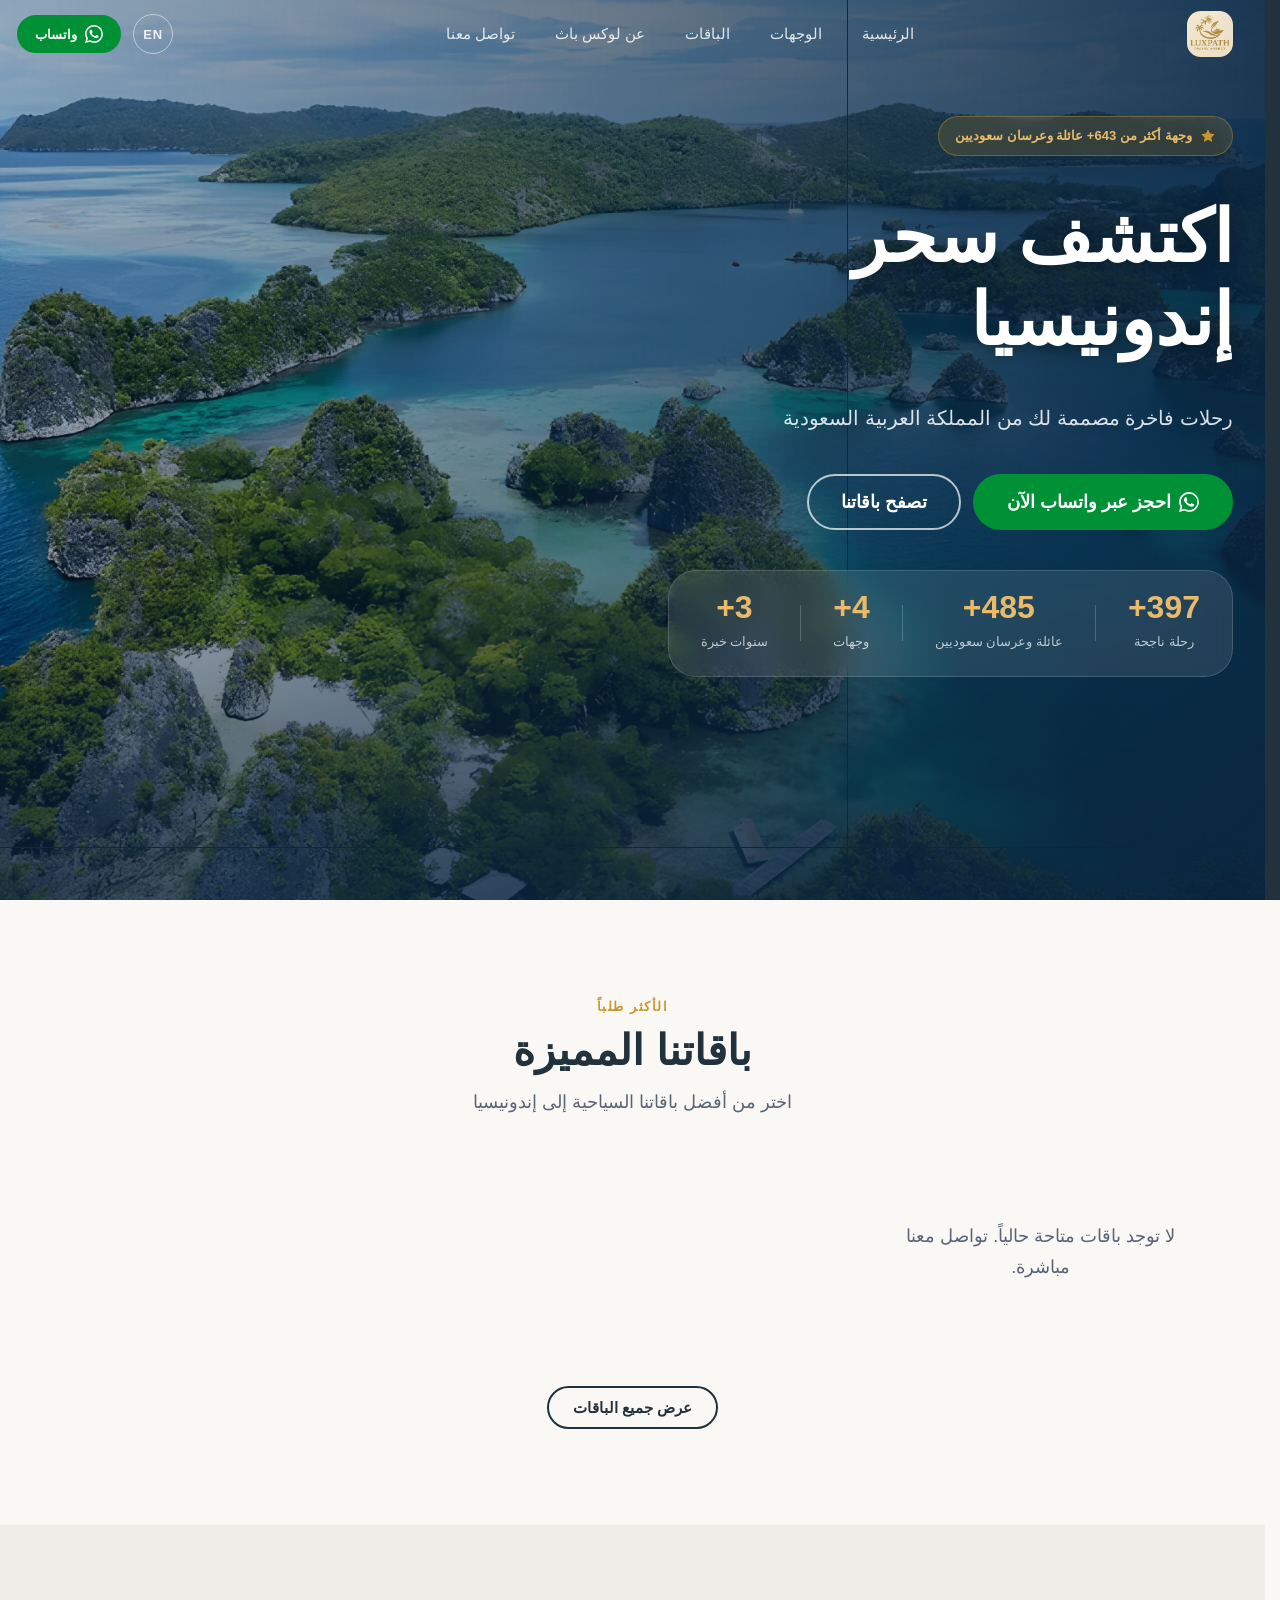
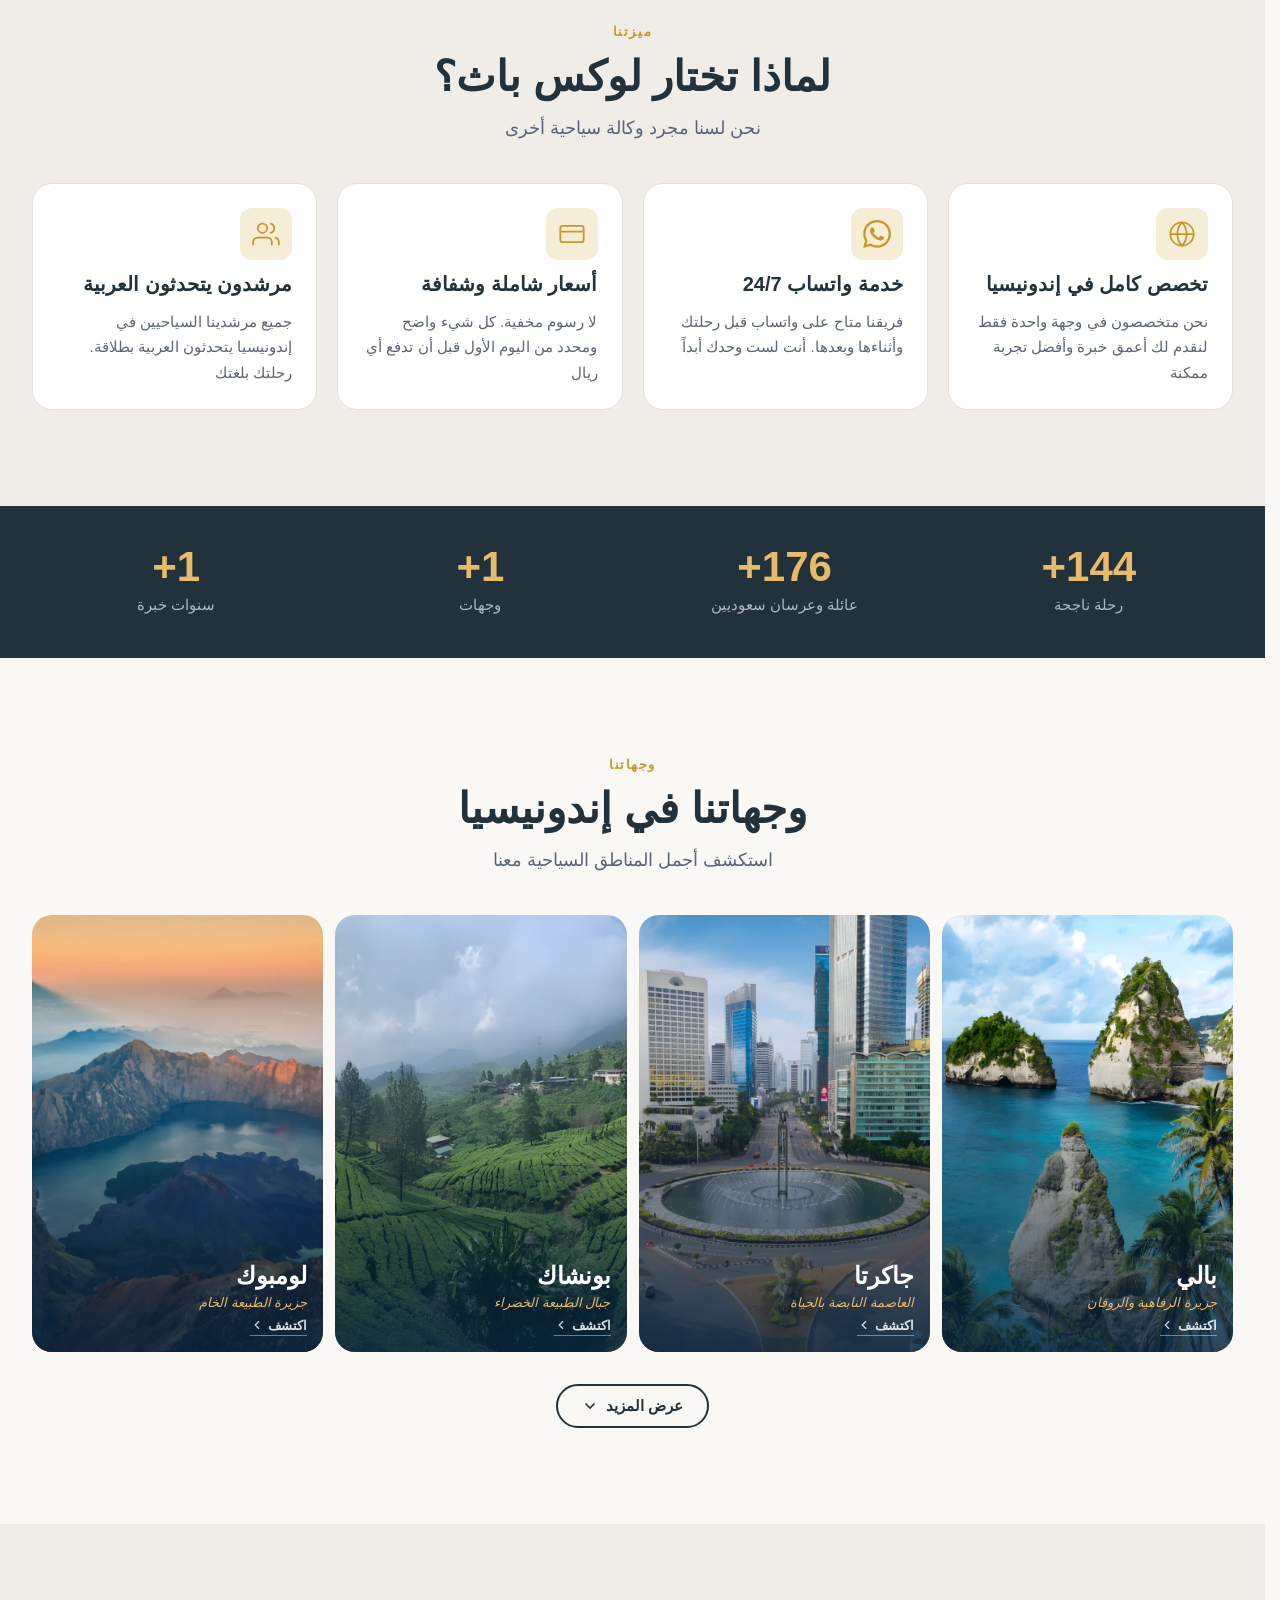
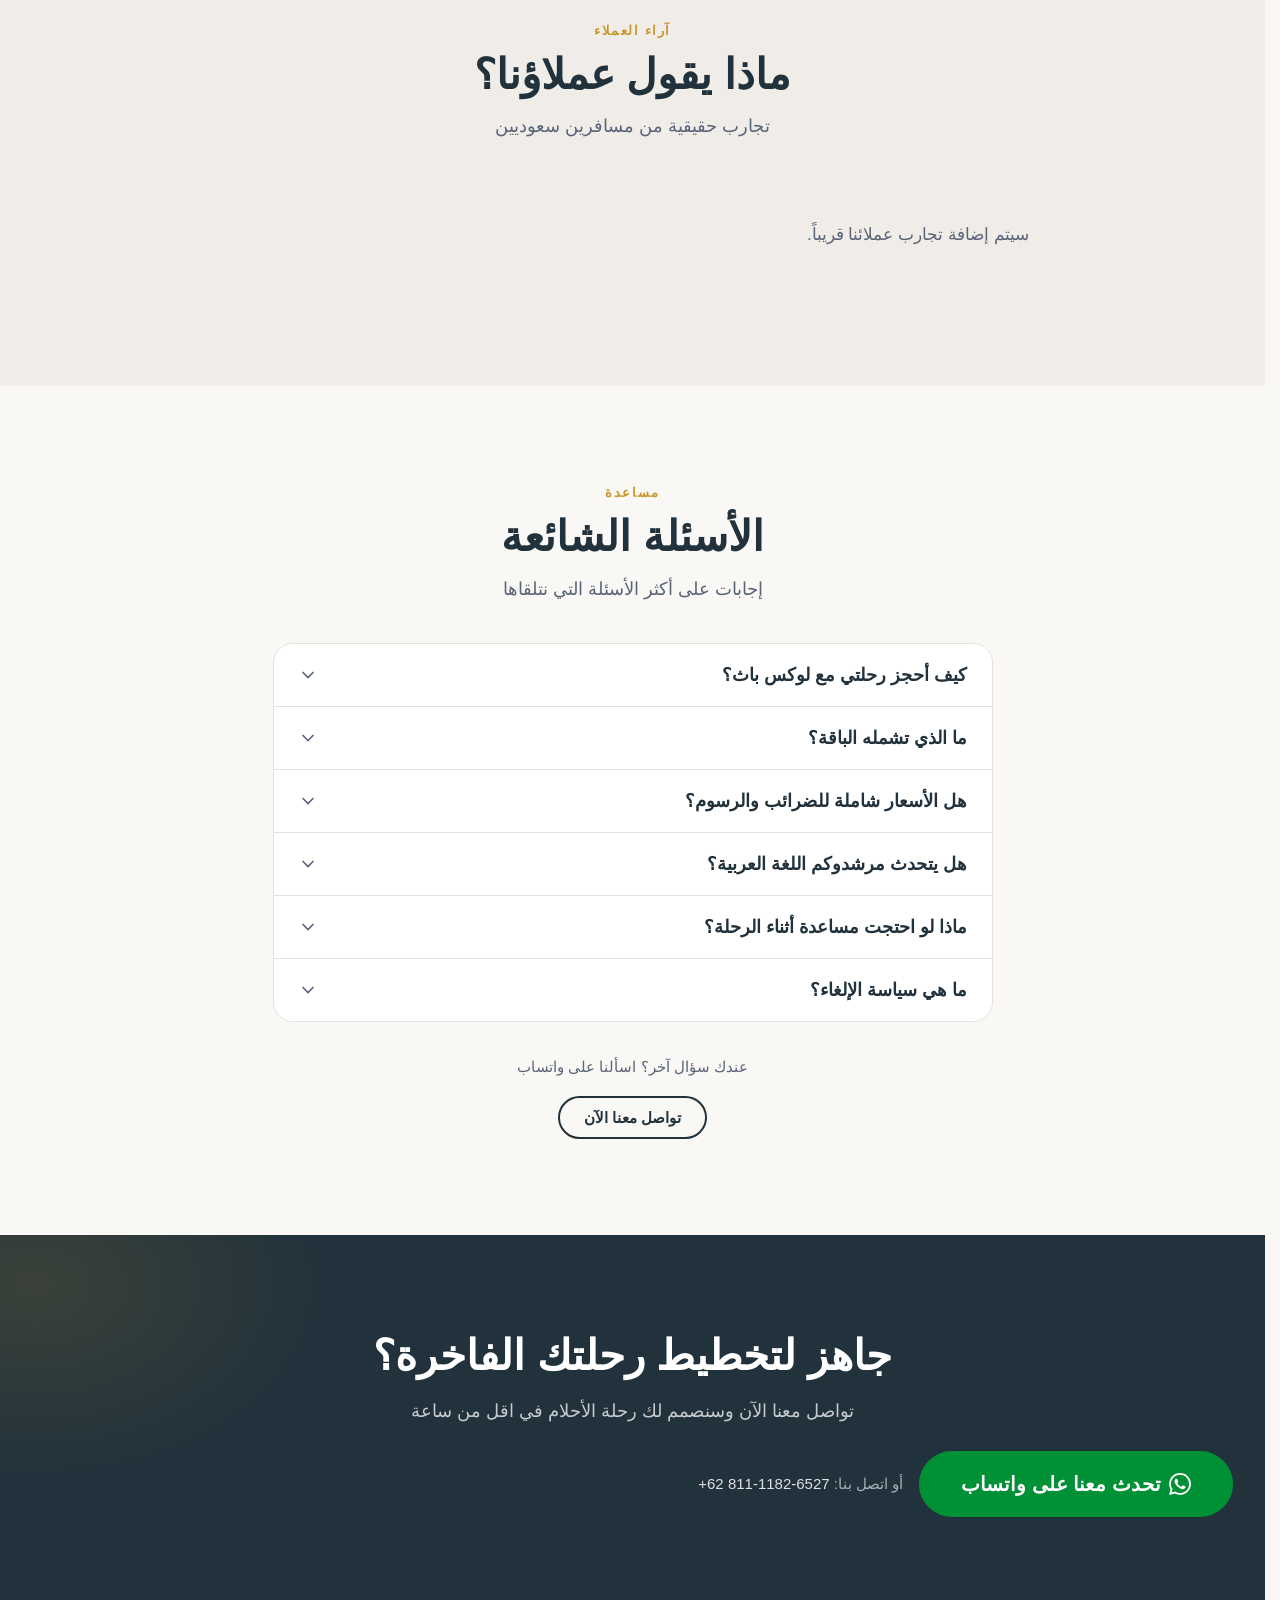
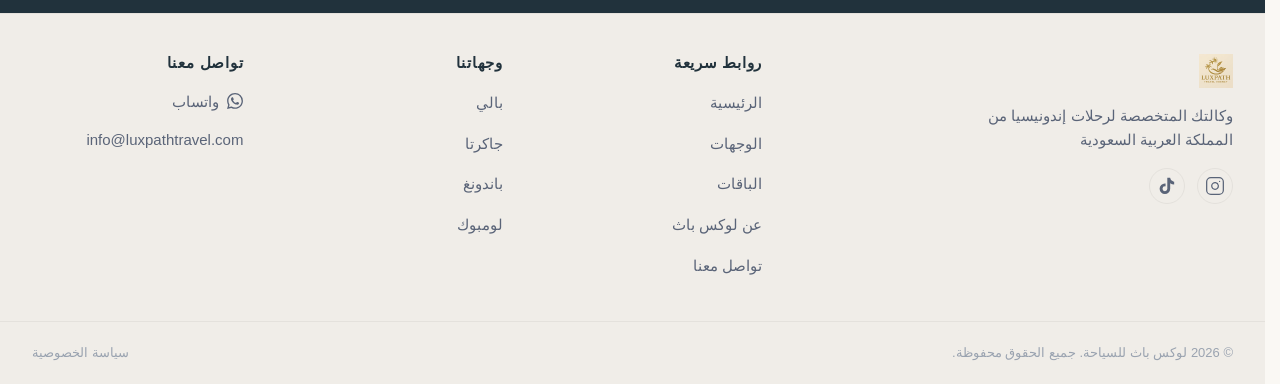
==== commit 513a70e9: "." ====
--- a/index.html
+++ b/index.html
@@ -60,8 +60,8 @@
   <!-- Critical styles -->
   <link rel="stylesheet" href="assets/css/styles.css">
 
-  <!-- Preload hero image for LCP -->
-  <link rel="preload" as="image" href="assets/images/hero-poster.jpg" fetchpriority="high">
+  <!-- Preload first hero image for LCP -->
+  <link rel="preload" as="image" href="hero-images/image-1.webp" fetchpriority="high">
 
   <!-- Schema: TravelAgency + WebSite -->
   <script type="application/ld+json">
@@ -214,6 +214,9 @@
 
     <!-- ── SECTION 1: HERO ──────────────────────────────────── -->
     <section class="hero" id="hero" aria-label="Hero">
+      <div class="hero__slides" aria-hidden="true">
+        <div class="hero__slide is-active" style="background-image:url('hero-images/image-1.webp')"></div>
+      </div>
       <div class="hero__overlay" aria-hidden="true"></div>
       <div class="container hero__container">
         <div class="hero__content">
@@ -224,7 +227,7 @@
               aria-hidden="true">
               <path d="M12 2l3.09 6.26L22 9.27l-5 4.87 1.18 6.88L12 17.77l-6.18 3.25L7 14.14 2 9.27l6.91-1.01L12 2z" />
             </svg>
-            <span data-i18n="hero.badge">وجهة أكثر من 2,000 عائلة وعرسان سعوديين</span>
+            <span data-i18n="hero.badge">وجهة أكثر من 643+ عائلة وعرسان سعوديين</span>
           </div>
 
           <!-- H1 -->
@@ -252,22 +255,22 @@
         <!-- Stats bar (desktop) -->
         <div class="hero__stats" aria-label="إحصائياتنا">
           <div class="hero__stat">
-            <span class="hero__stat-number" data-counter data-target="500" data-suffix="+">500+</span>
+            <span class="hero__stat-number" data-counter data-target="527" data-suffix="+">527+</span>
             <span class="hero__stat-label" data-i18n="stats.trips">رحلة ناجحة</span>
           </div>
           <div class="hero__stat-divider" aria-hidden="true"></div>
           <div class="hero__stat">
-            <span class="hero__stat-number" data-counter data-target="2000" data-suffix="+">2,000+</span>
+            <span class="hero__stat-number" data-counter data-target="643" data-suffix="+">643+</span>
             <span class="hero__stat-label" data-i18n="stats.families">عائلة وعرسان سعوديين</span>
           </div>
           <div class="hero__stat-divider" aria-hidden="true"></div>
           <div class="hero__stat">
-            <span class="hero__stat-number" data-counter data-target="4" data-suffix="">6+</span>
+            <span class="hero__stat-number" data-counter data-target="6" data-suffix="+">6+</span>
             <span class="hero__stat-label" data-i18n="stats.destinations">وجهات</span>
           </div>
           <div class="hero__stat-divider" aria-hidden="true"></div>
           <div class="hero__stat">
-            <span class="hero__stat-number" data-counter data-target="5" data-suffix="+">5+</span>
+            <span class="hero__stat-number" data-counter data-target="4" data-suffix="+">4+</span>
             <span class="hero__stat-label" data-i18n="stats.years">سنوات خبرة</span>
           </div>
         </div>
@@ -399,19 +402,19 @@
     <div class="stats-bar" aria-label="إحصائيات لوكس باث">
       <div class="container stats-bar__inner">
         <div class="stats-bar__item reveal">
-          <span class="stats-bar__number" data-counter data-target="500" data-suffix="+">500+</span>
+          <span class="stats-bar__number" data-counter data-target="527" data-suffix="+">527+</span>
           <span class="stats-bar__label" data-i18n="stats.trips">رحلة ناجحة</span>
         </div>
         <div class="stats-bar__item reveal">
-          <span class="stats-bar__number" data-counter data-target="2000" data-suffix="+">2,000+</span>
+          <span class="stats-bar__number" data-counter data-target="643" data-suffix="+">643+</span>
           <span class="stats-bar__label" data-i18n="stats.families">عائلة وعرسان سعوديين</span>
         </div>
         <div class="stats-bar__item reveal">
-          <span class="stats-bar__number" data-counter data-target="4" data-suffix="">6+</span>
+          <span class="stats-bar__number" data-counter data-target="6" data-suffix="+">6+</span>
           <span class="stats-bar__label" data-i18n="stats.destinations">وجهات</span>
         </div>
         <div class="stats-bar__item reveal">
-          <span class="stats-bar__number" data-counter data-target="5" data-suffix="+">5+</span>
+          <span class="stats-bar__number" data-counter data-target="4" data-suffix="+">4+</span>
           <span class="stats-bar__label" data-i18n="stats.years">سنوات خبرة</span>
         </div>
       </div>
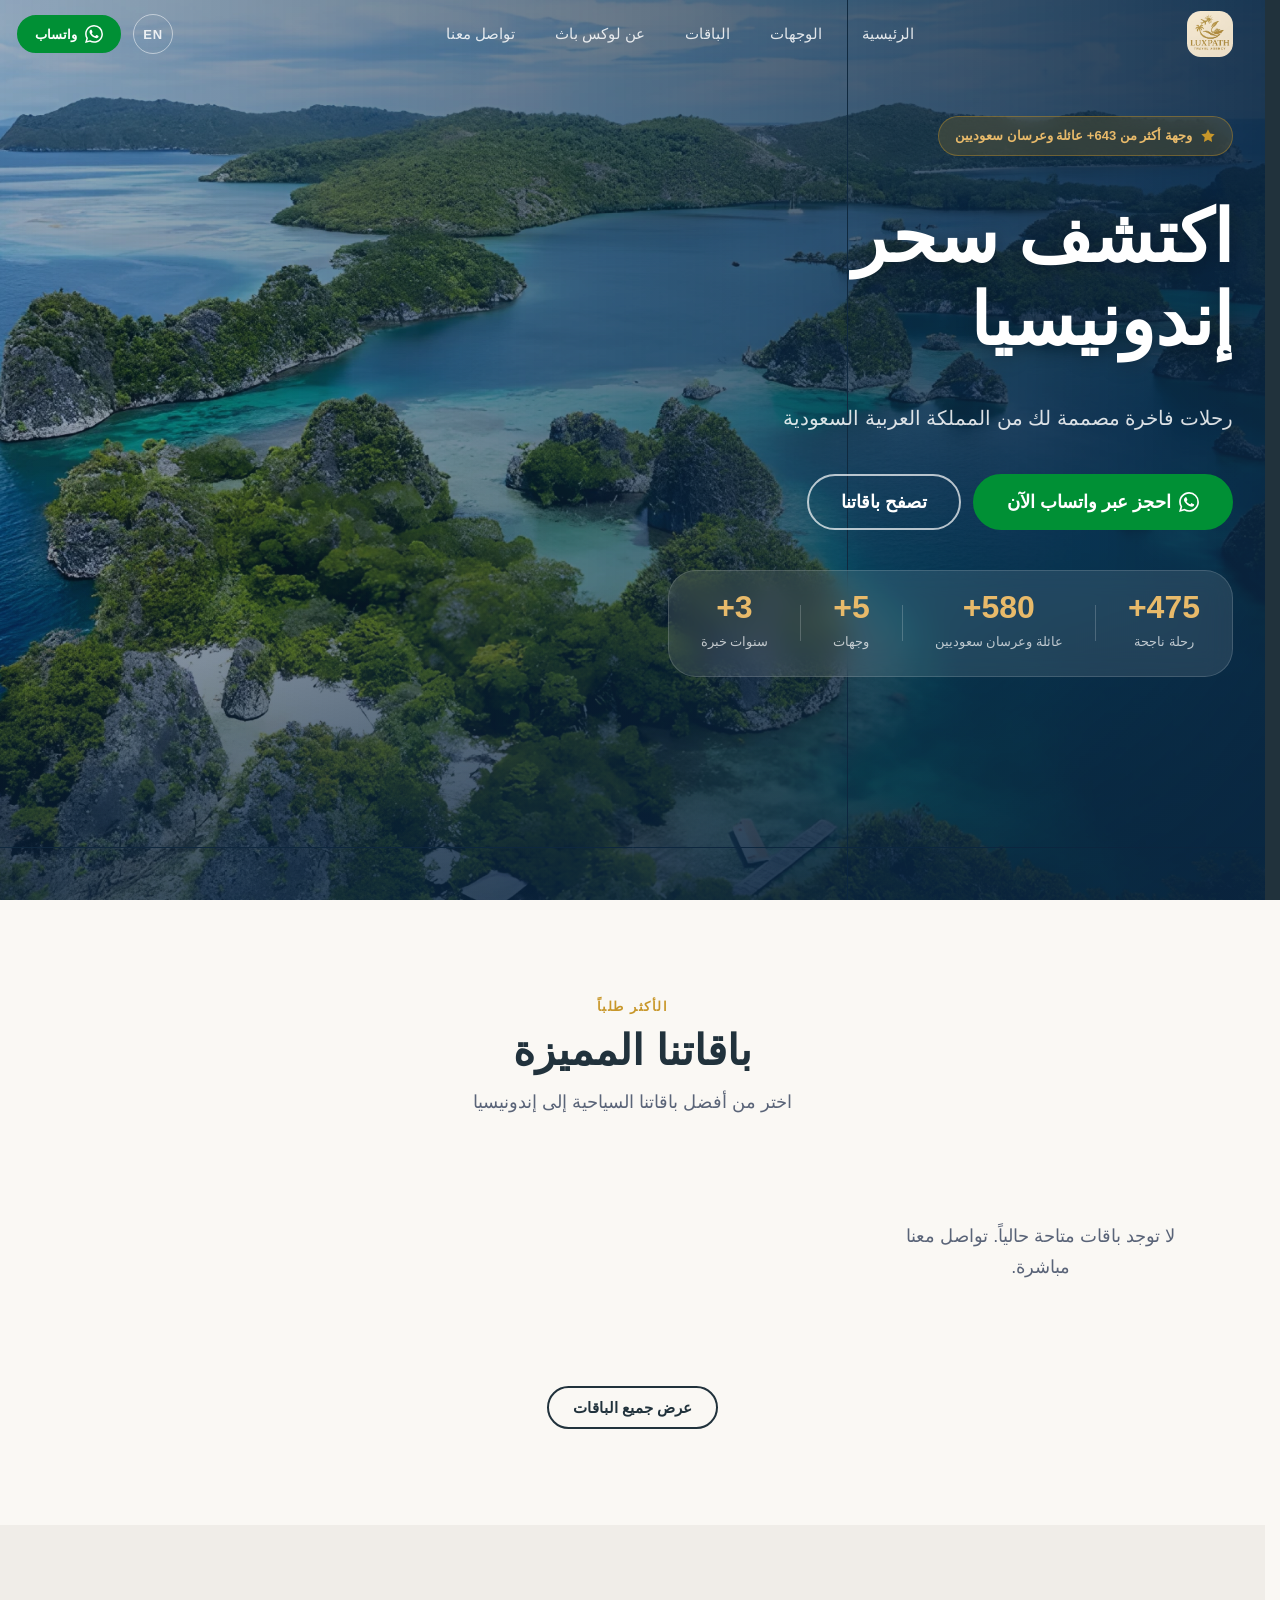
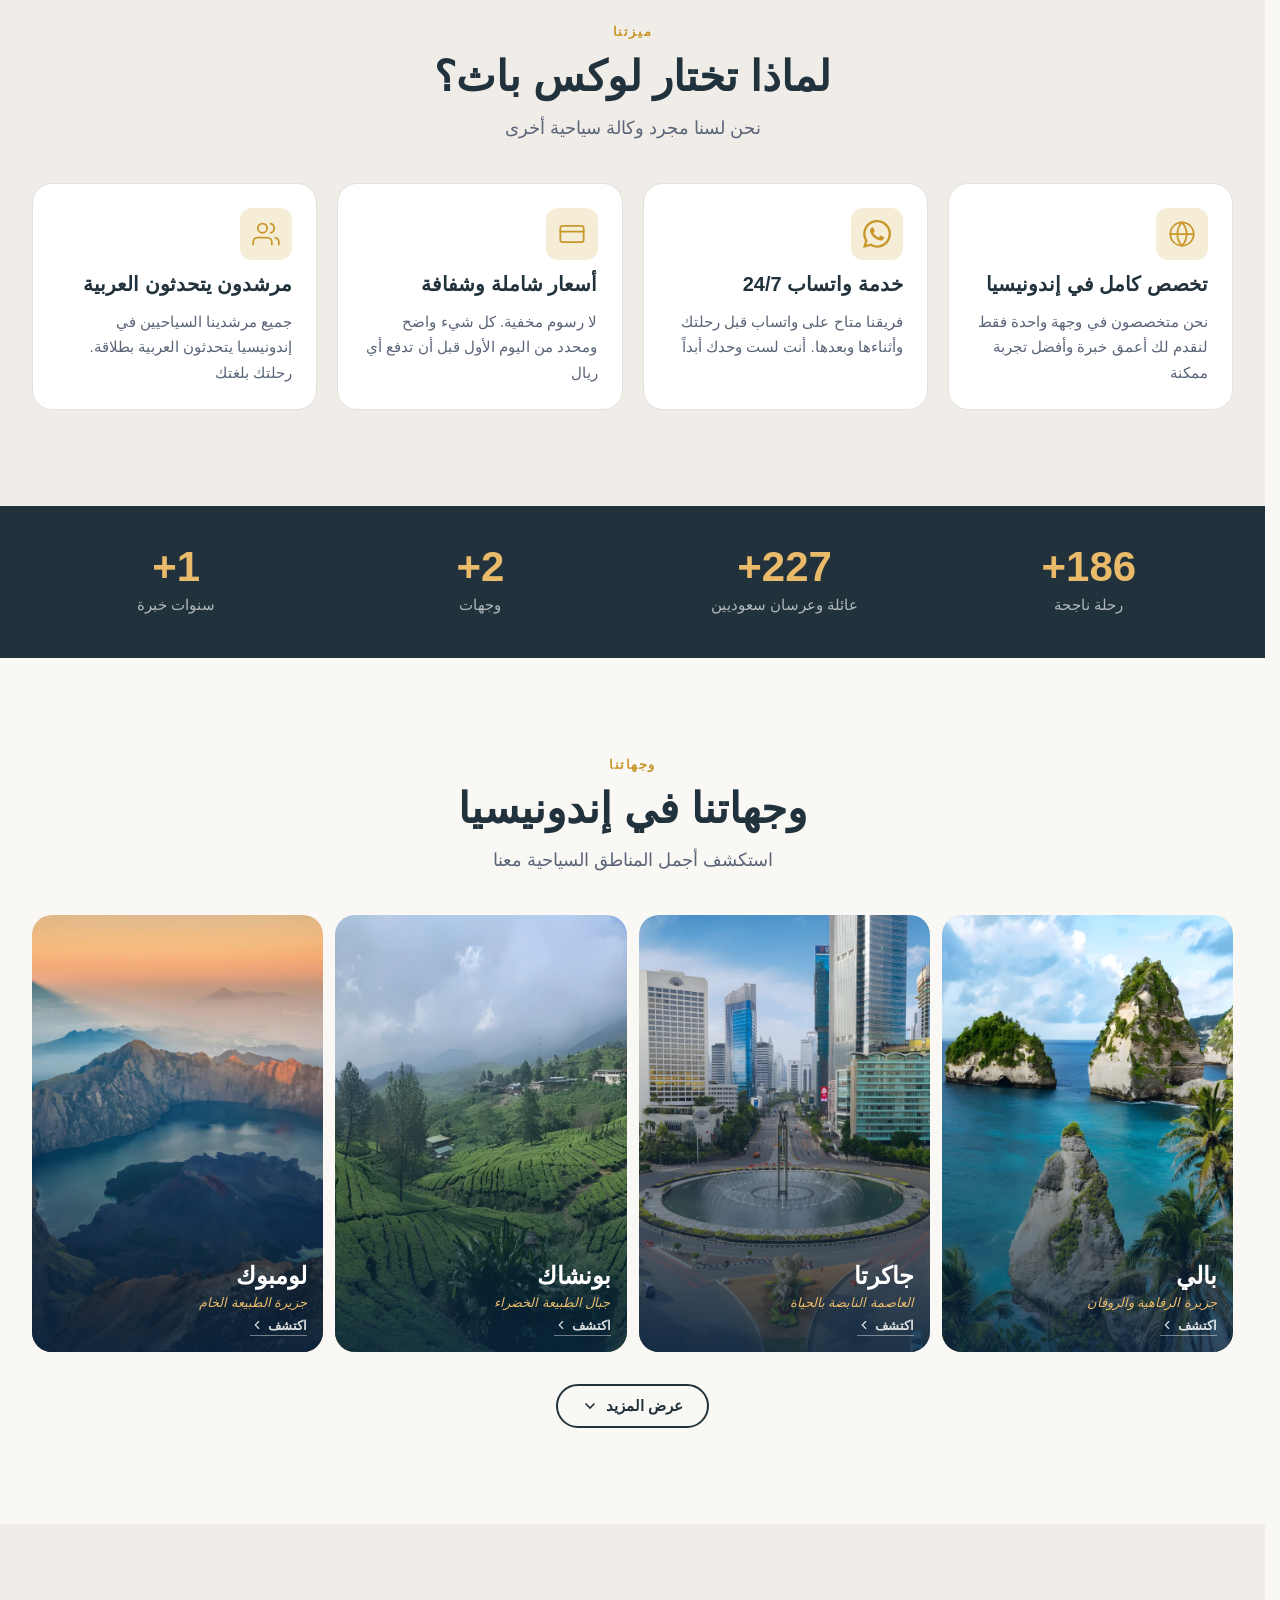
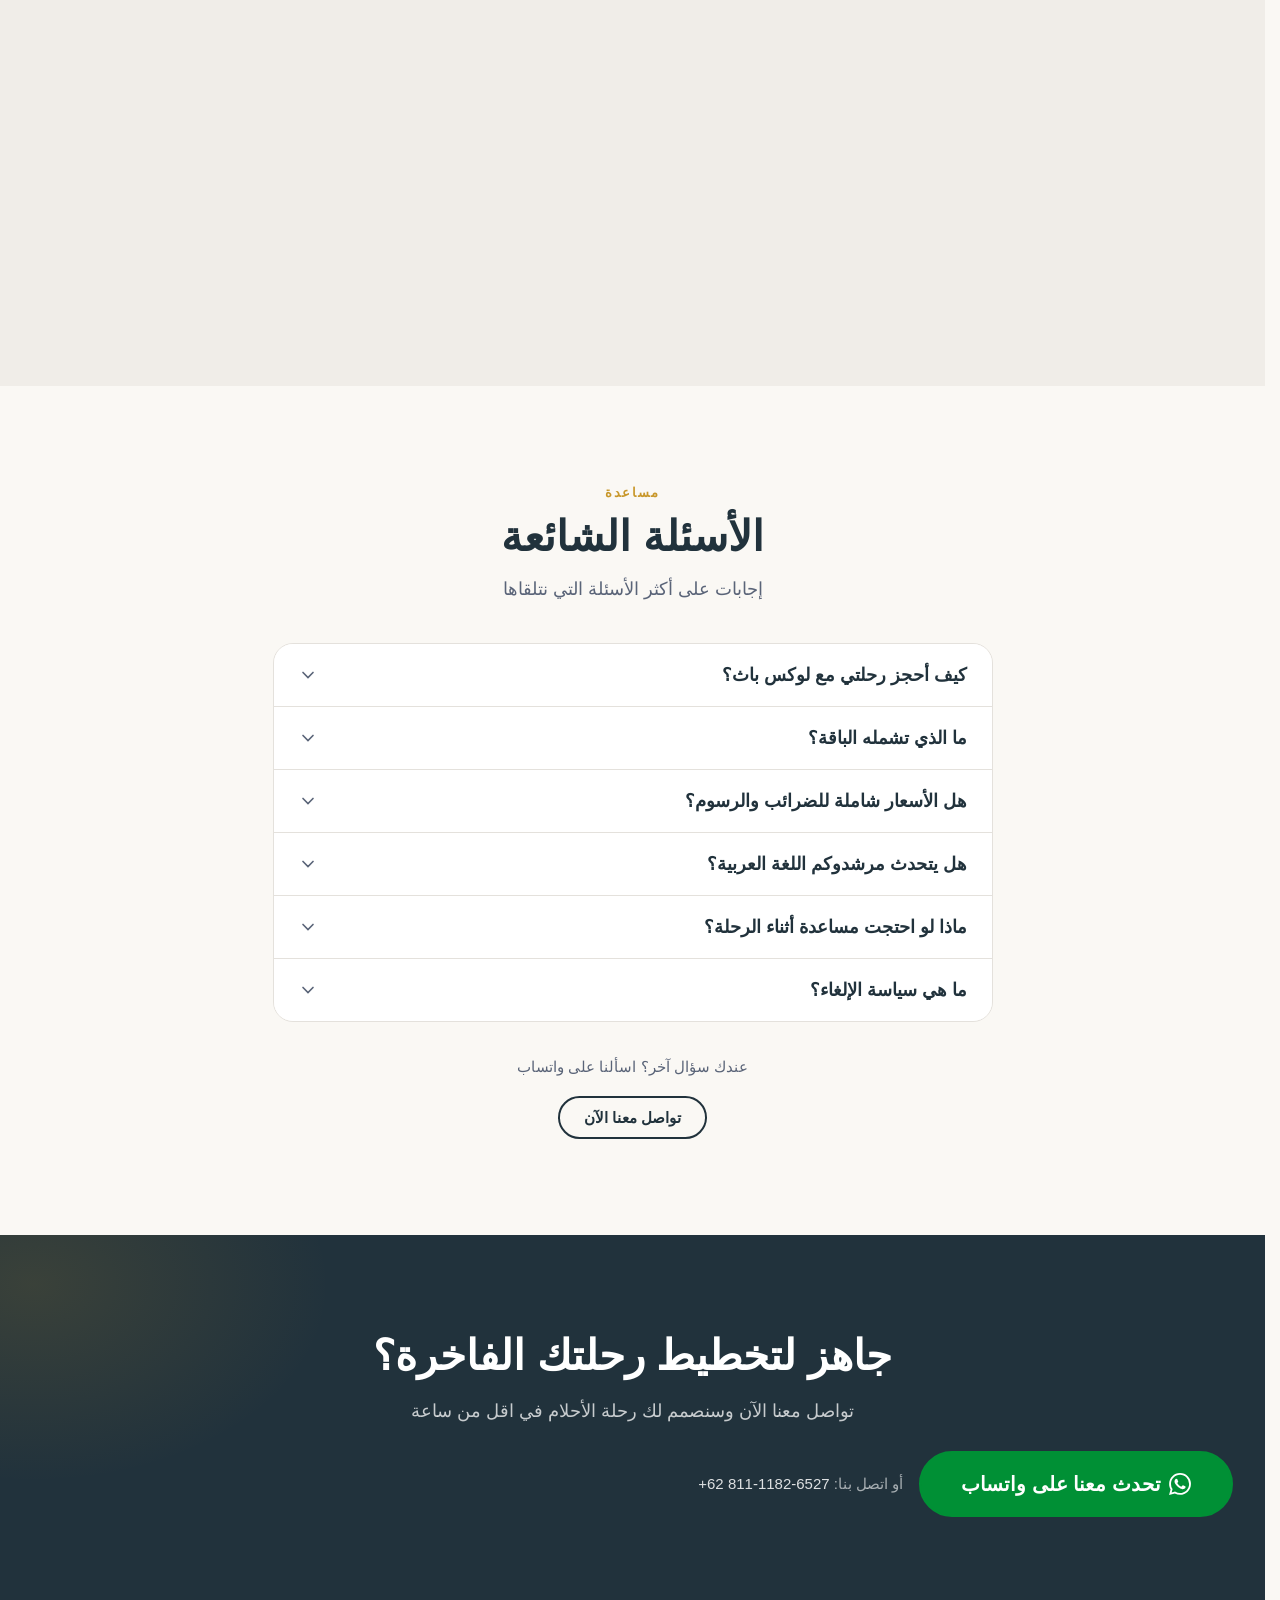
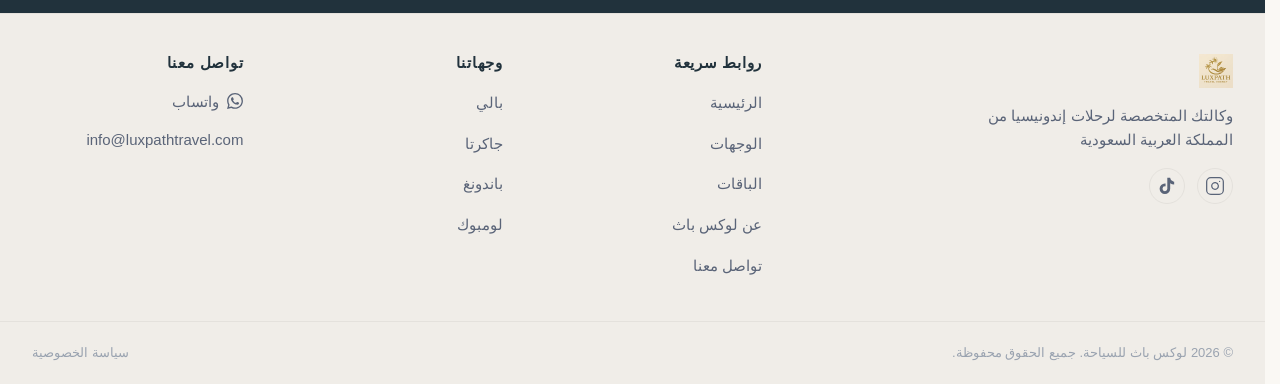
==== commit 97c60d20: "Update index.html" ====
--- a/index.html
+++ b/index.html
@@ -8,7 +8,7 @@
   <meta name="theme-color" content="#0A2540">
   <meta name="color-scheme" content="light">
   <meta http-equiv="Content-Security-Policy"
-    content="default-src 'self'; script-src 'self' https://cdn.jsdelivr.net; style-src 'self' 'unsafe-inline' https://fonts.googleapis.com; font-src https://fonts.gstatic.com; connect-src 'self' https://*.supabase.co; img-src 'self' data: blob: https://*.supabase.co">
+    content="default-src 'self'; script-src 'self' https://cdn.jsdelivr.net 'sha256-vvt4KWwuNr51XfE5m+hzeNEGhiOfZzG97ccfqGsPwvE='; style-src 'self' 'unsafe-inline' https://fonts.googleapis.com; font-src https://fonts.gstatic.com; connect-src 'self' https://*.supabase.co; img-src 'self' data: blob: https://*.supabase.co">
 
   <!-- Primary SEO -->
   <title>لوكس باث للسياحة | بكجات سياحية فاخرة إلى إندونيسيا</title>
@@ -720,4 +720,4 @@
 
 </body>
 
-</html>+</html>
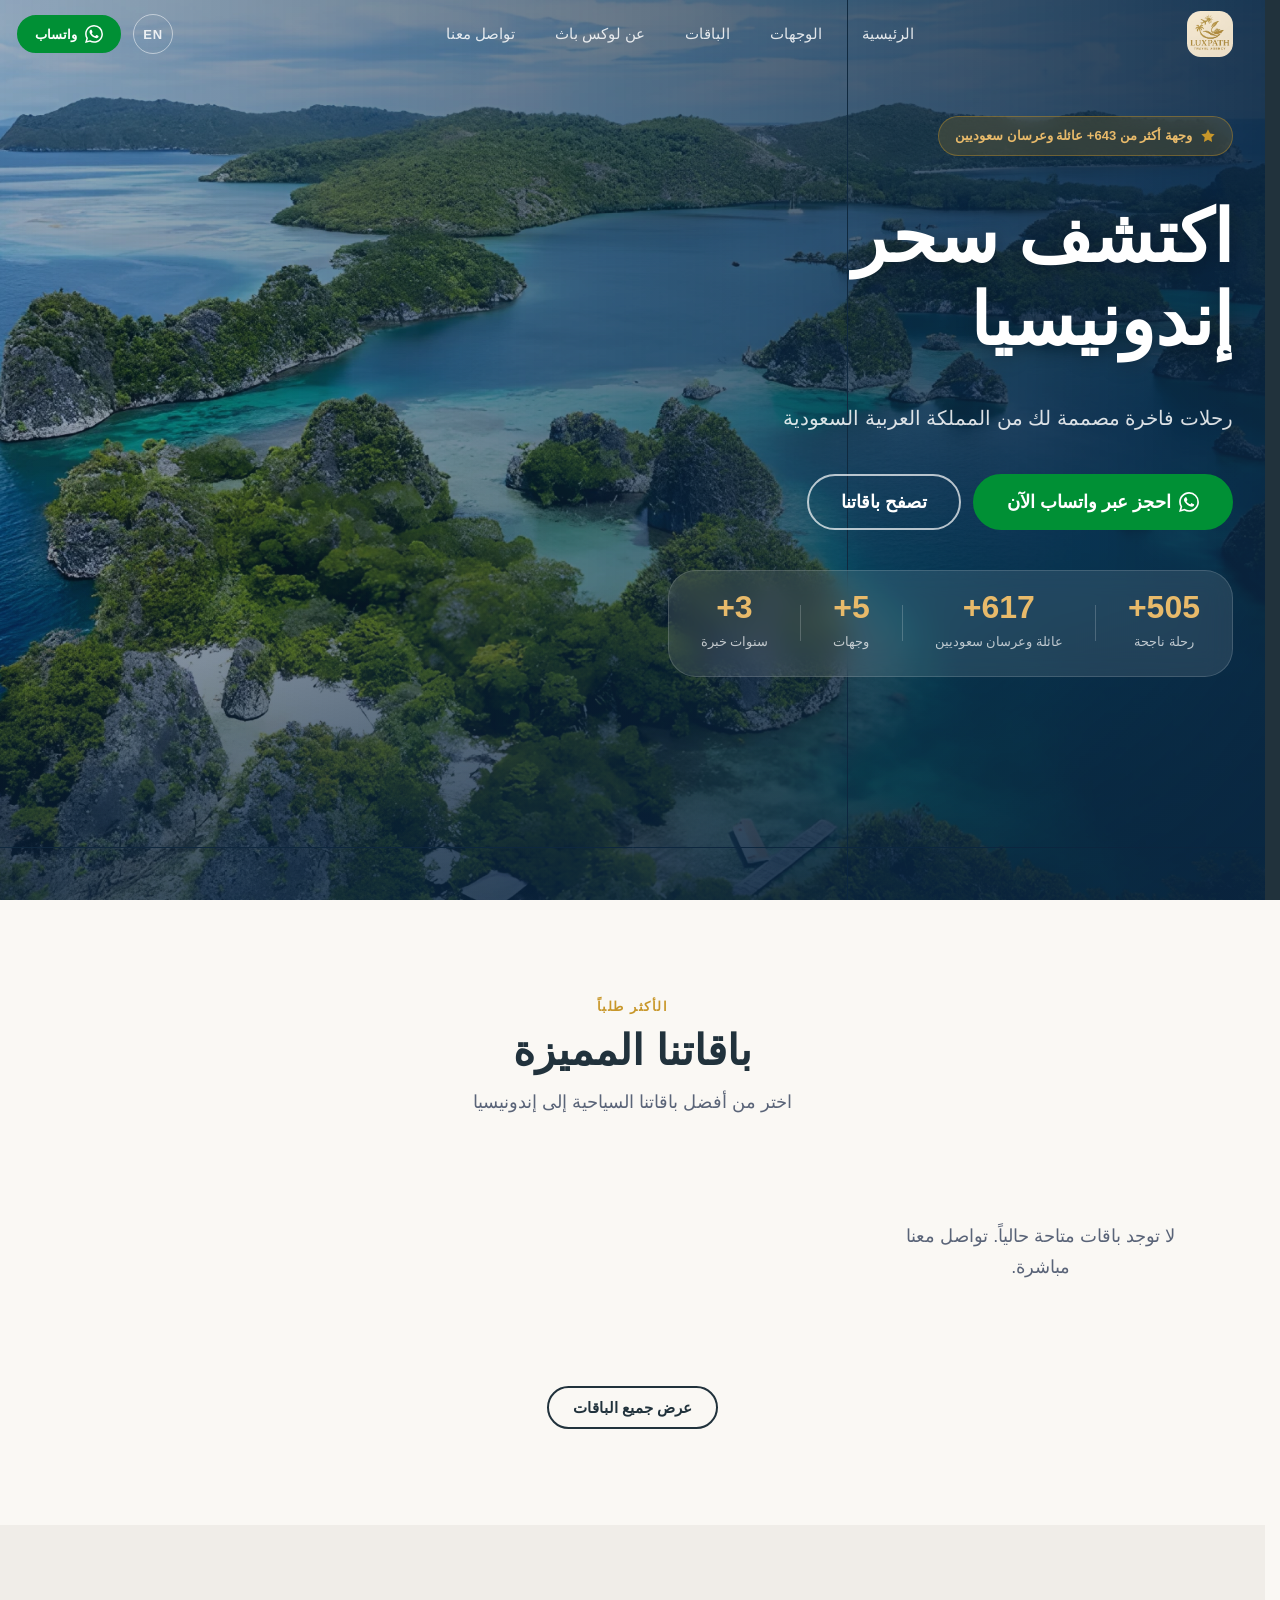
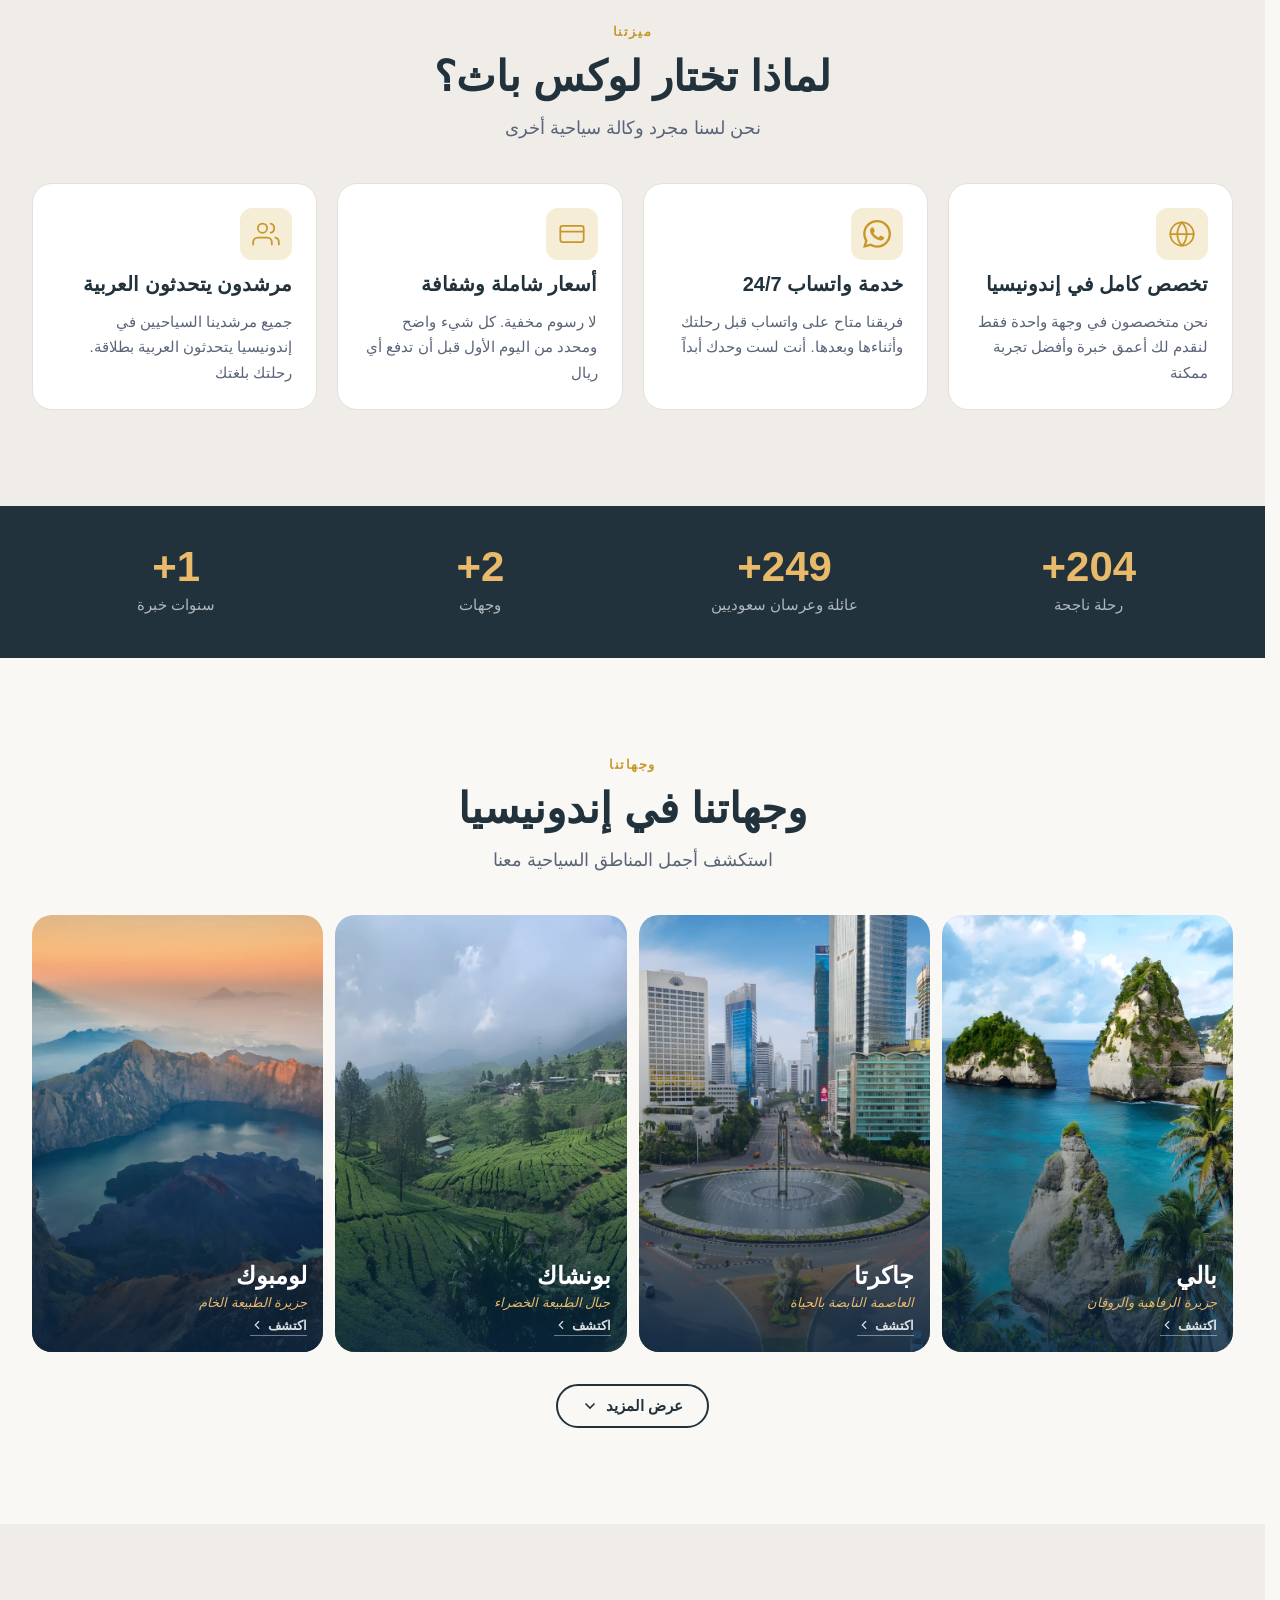
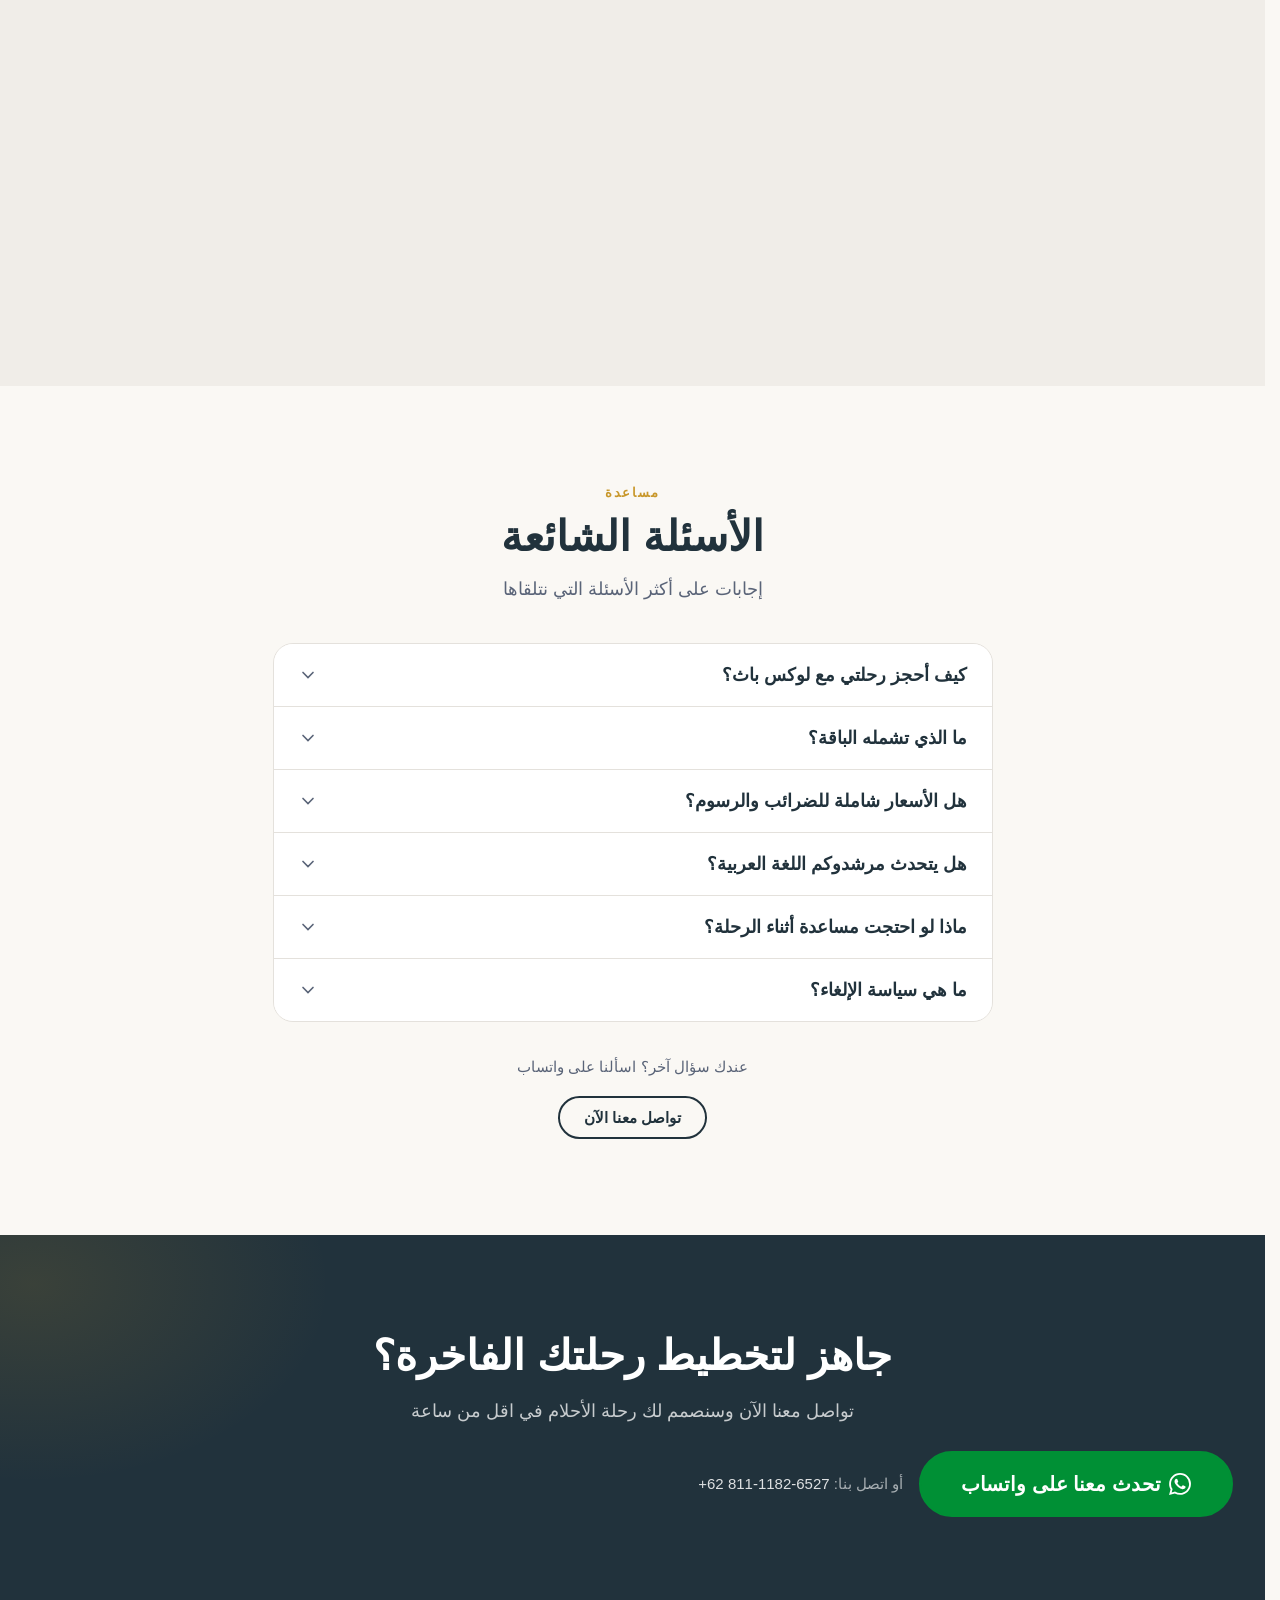
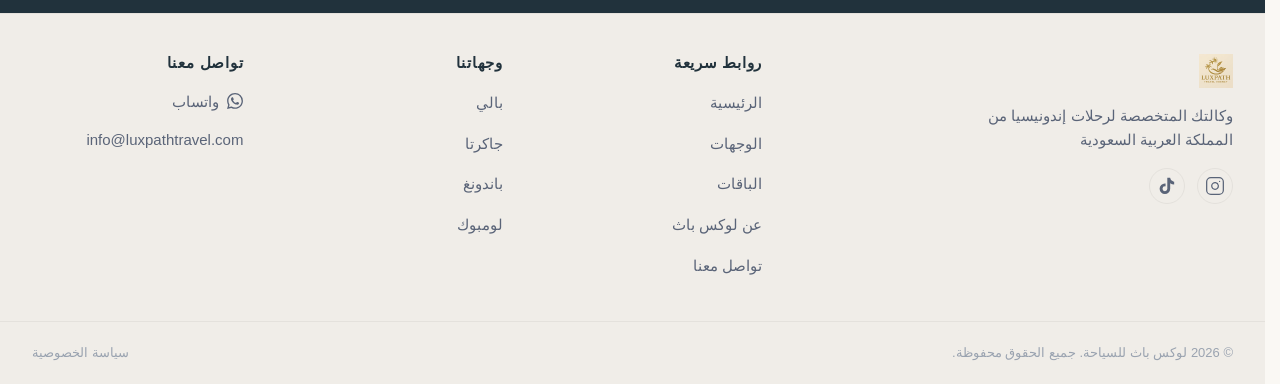
==== commit 45f9550a: "." ====
--- a/index.html
+++ b/index.html
@@ -8,7 +8,7 @@
   <meta name="theme-color" content="#0A2540">
   <meta name="color-scheme" content="light">
   <meta http-equiv="Content-Security-Policy"
-    content="default-src 'self'; script-src 'self' https://cdn.jsdelivr.net 'sha256-vvt4KWwuNr51XfE5m+hzeNEGhiOfZzG97ccfqGsPwvE='; style-src 'self' 'unsafe-inline' https://fonts.googleapis.com; font-src https://fonts.gstatic.com; connect-src 'self' https://*.supabase.co; img-src 'self' data: blob: https://*.supabase.co">
+    content="default-src 'self'; script-src 'self' https://cdn.jsdelivr.net 'sha256-vvt4KWwuNr51XfE5m+hzeNEGhiOfZzG97ccfqGsPwvE='; style-src 'self' 'unsafe-inline' https://fonts.googleapis.com; font-src https://fonts.gstatic.com; connect-src 'self' https://*.supabase.co; img-src 'self' data: blob: https://*.supabase.co">
 
   <!-- Primary SEO -->
   <title>لوكس باث للسياحة | بكجات سياحية فاخرة إلى إندونيسيا</title>
@@ -717,7 +717,8 @@
     integrity="sha384-f0hTybREi6MIGk1gXyD3UFZAL6sgul9hUVIQHUrByVE26aj5oryZvWtlcda66csi"
     crossorigin="anonymous"></script>
   <script src="assets/js/app.js" defer></script>
+  <script src="assets/js/visitor-counter.js" defer></script>
 
 </body>
 
-</html>
+</html>
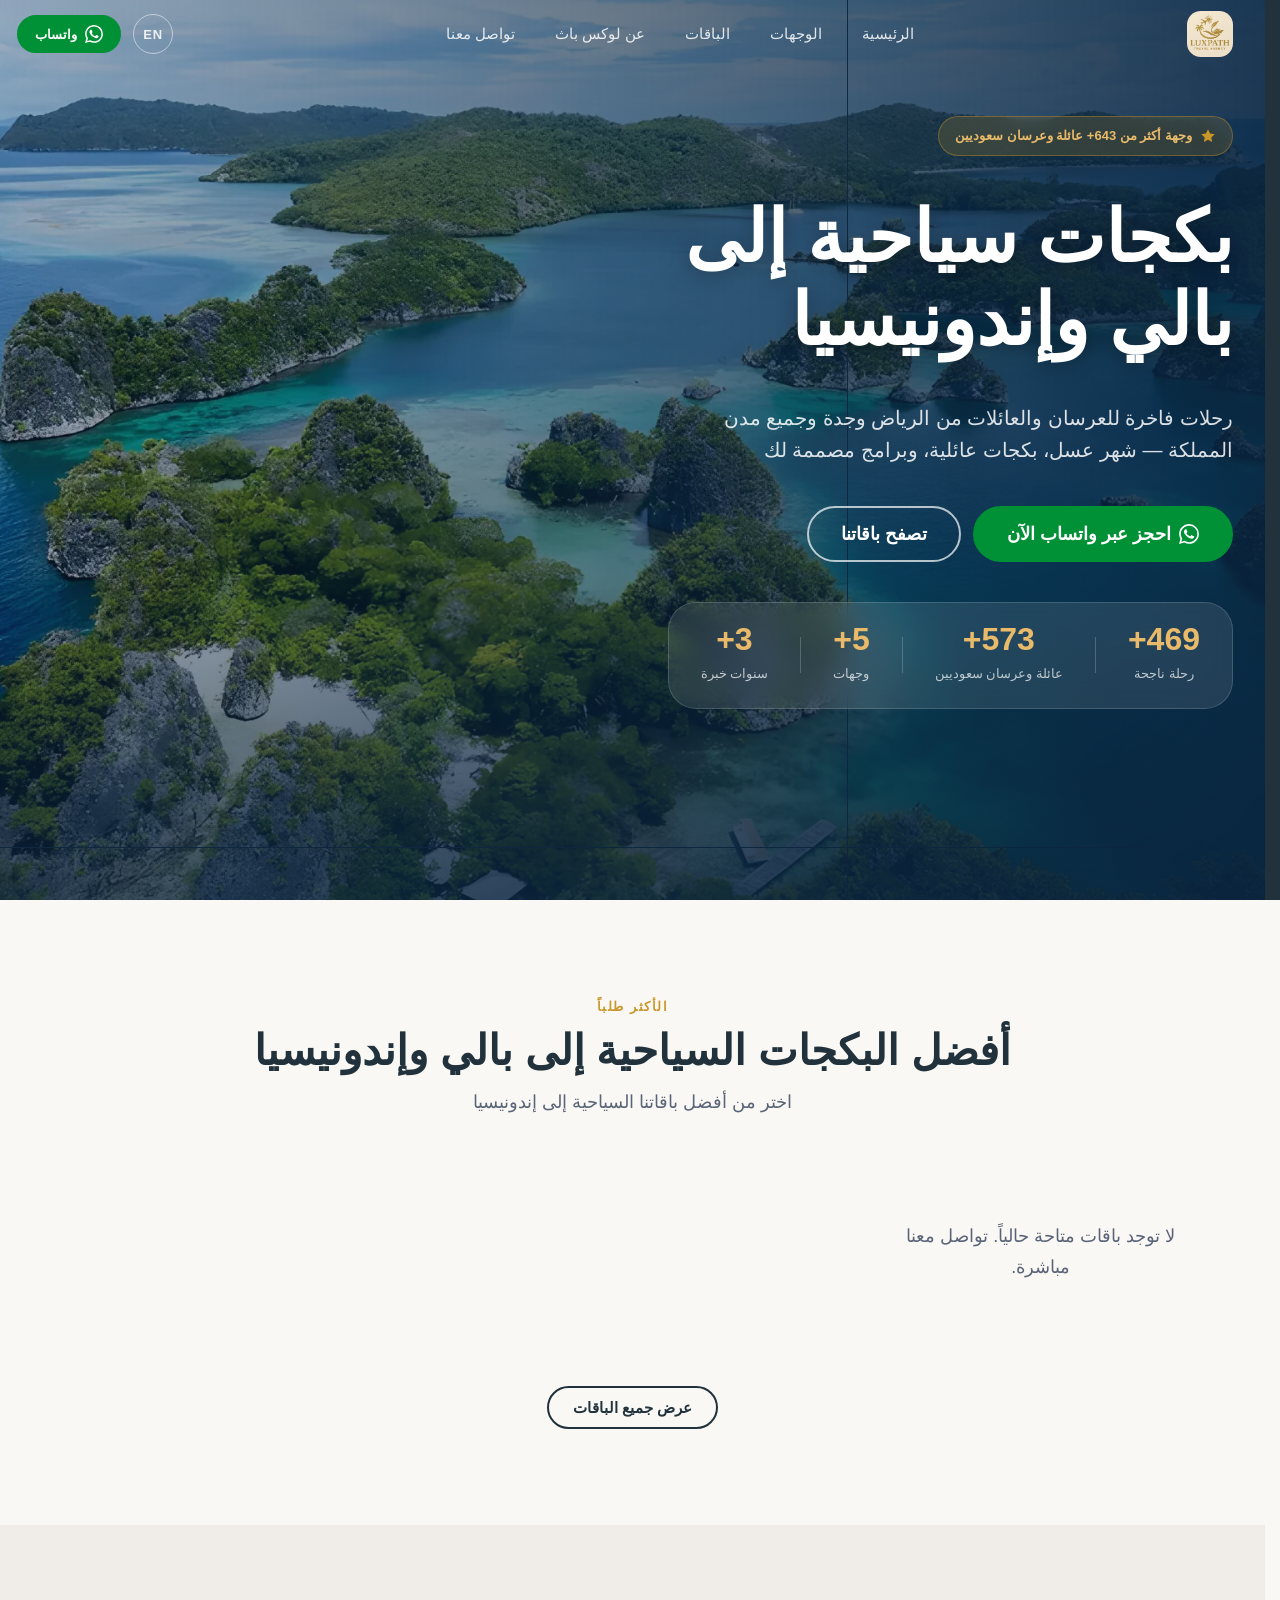
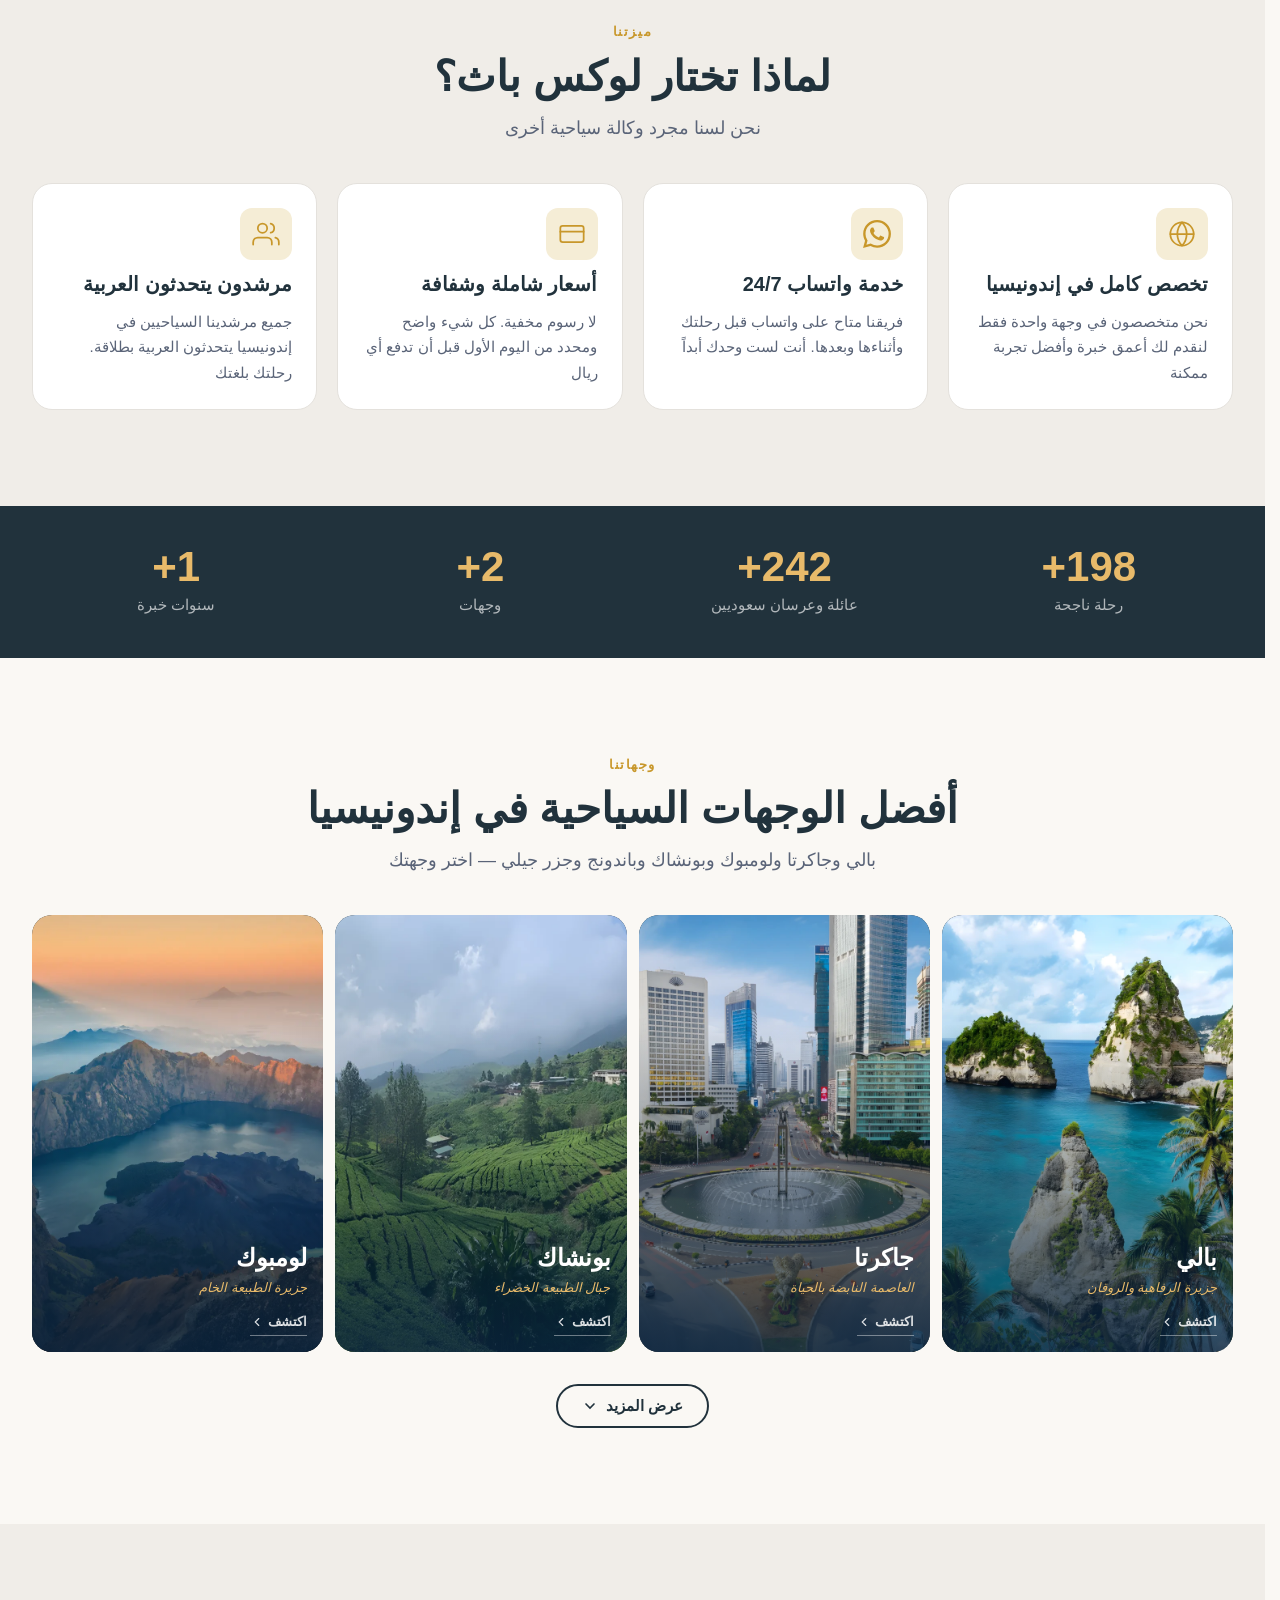
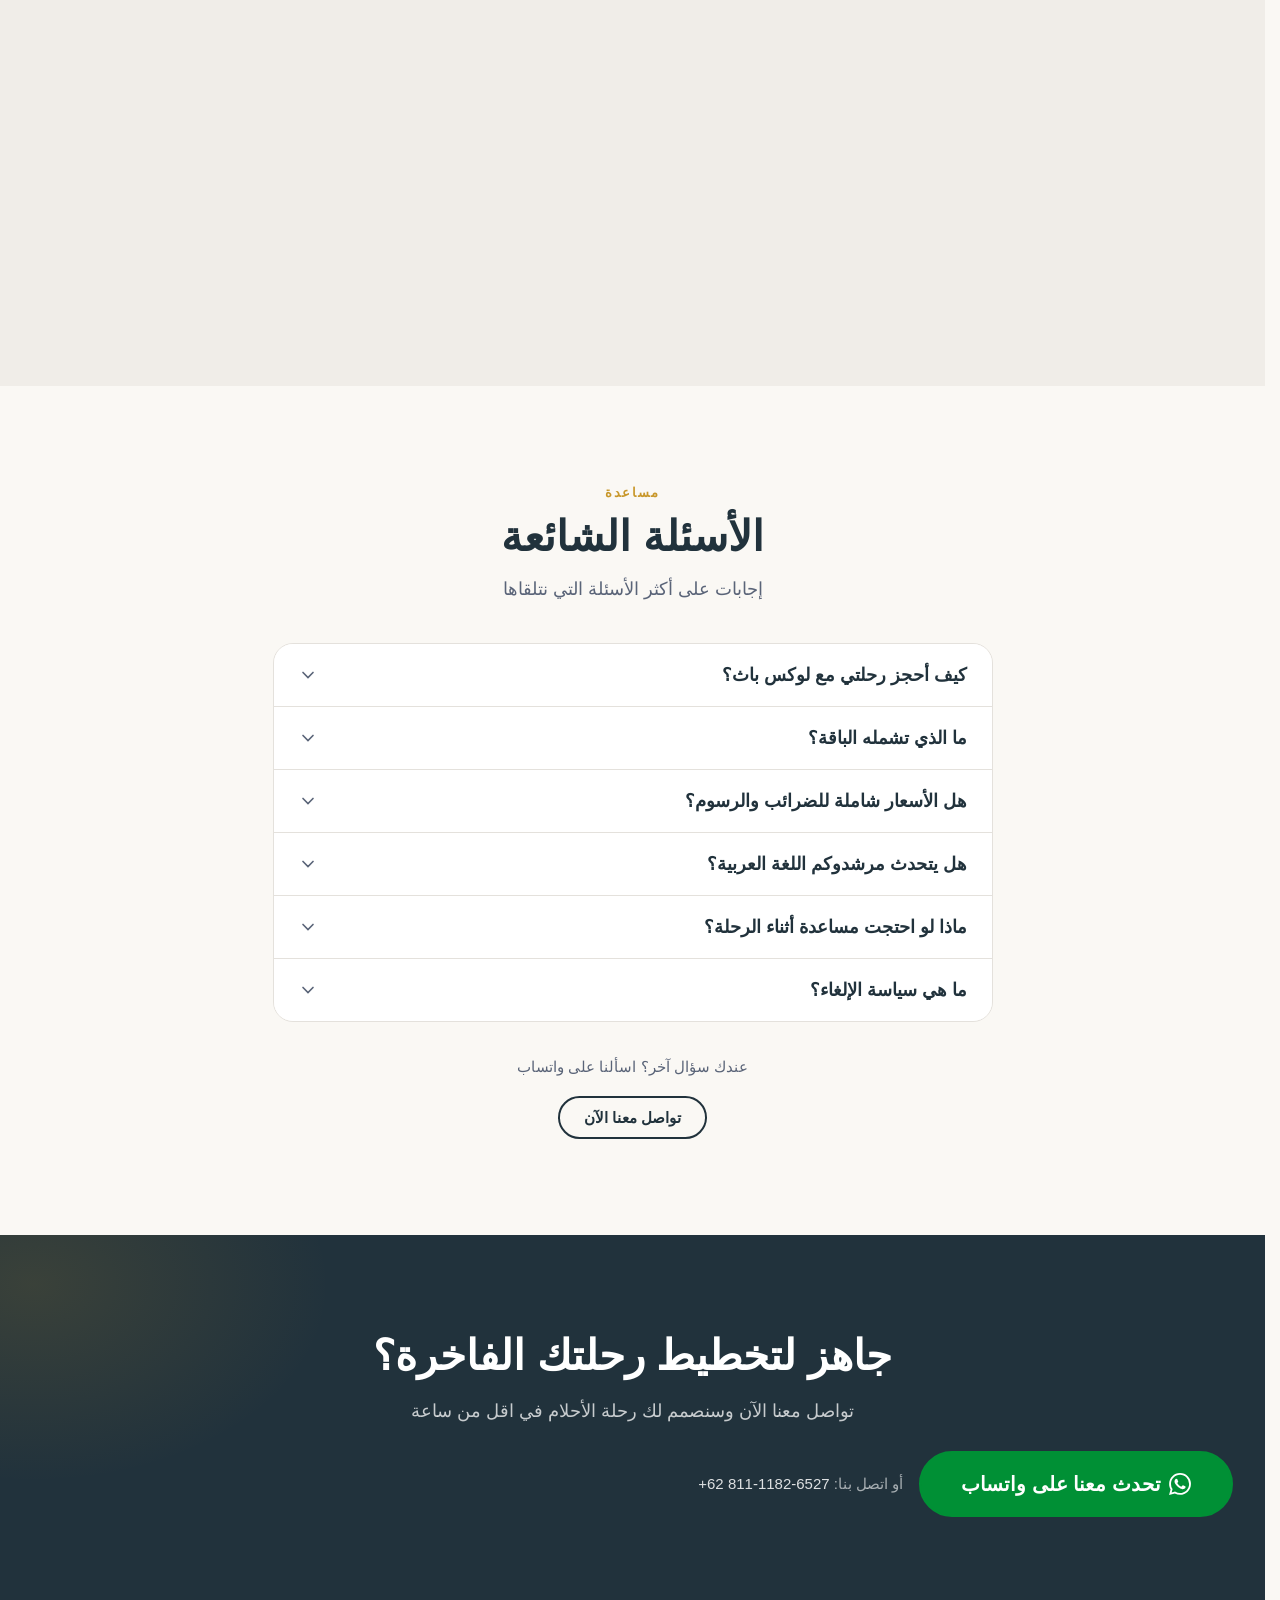
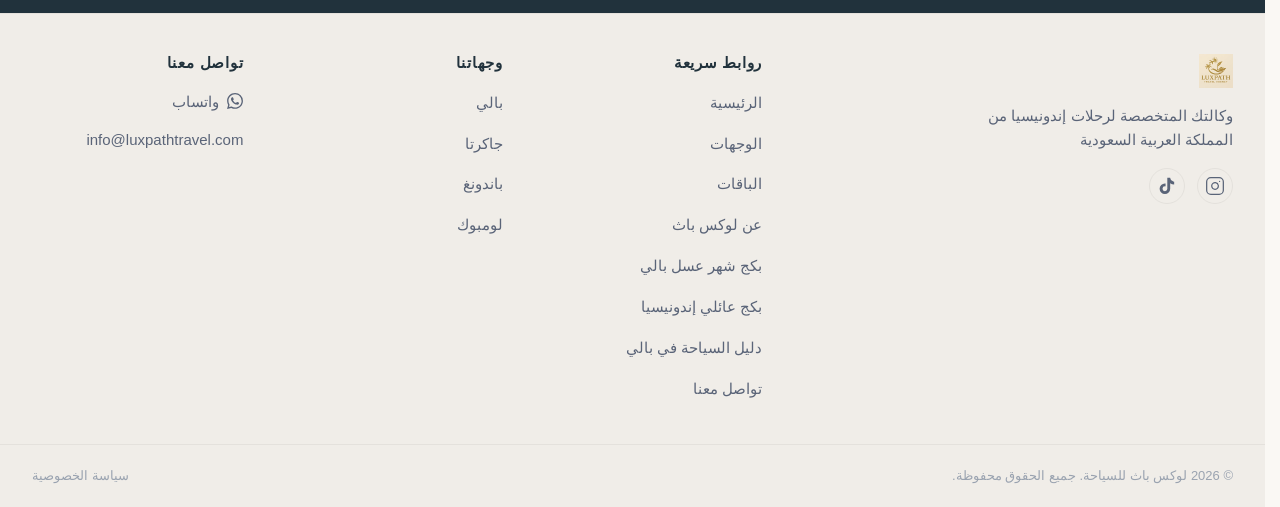
==== commit b3975eaa: "." ====
--- a/index.html
+++ b/index.html
@@ -1,724 +1,735 @@
-﻿<!DOCTYPE html>
-<html lang="ar" dir="rtl">
-
-<head>
-  <meta charset="UTF-8">
-  <meta name="viewport" content="width=device-width, initial-scale=1.0">
-  <meta name="robots" content="index, follow">
-  <meta name="theme-color" content="#0A2540">
-  <meta name="color-scheme" content="light">
-  <meta http-equiv="Content-Security-Policy"
-    content="default-src 'self'; script-src 'self' https://cdn.jsdelivr.net 'sha256-vvt4KWwuNr51XfE5m+hzeNEGhiOfZzG97ccfqGsPwvE='; style-src 'self' 'unsafe-inline' https://fonts.googleapis.com; font-src https://fonts.gstatic.com; connect-src 'self' https://*.supabase.co; img-src 'self' data: blob: https://*.supabase.co">
-
-  <!-- Primary SEO -->
-  <title>لوكس باث للسياحة | بكجات سياحية فاخرة إلى إندونيسيا</title>
-  <meta name="description"
-    content="احجز بكجات سياحية فاخرة إلى إندونيسيا مع لوكس باث — بالي، جاكرتا، لومبوك وباندونغ. باقات شهر العسل والعائلية والفاخرة من المملكة العربية السعودية. تواصل عبر واتساب.">
-  <meta name="keywords"
-    content="بكجات سياحية اندونيسيا, بكج سياحي بالي, بكجات عرسان بالي, سياحة اندونيسيا, رحلات بالي, باقات فاخرة بالي, لوكس باث">
-
-  <!-- Canonical & hreflang -->
-  <link rel="canonical" href="https://luxpathtravel.com/">
-  <link rel="alternate" hreflang="ar" href="https://luxpathtravel.com/">
-  <link rel="alternate" hreflang="en" href="https://luxpathtravel.com/en/">
-  <link rel="alternate" hreflang="x-default" href="https://luxpathtravel.com/">
-
-  <!-- Open Graph -->
-  <meta property="og:type" content="website">
-  <meta property="og:site_name" content="لوكس باث للسياحة">
-  <meta property="og:title" content="لوكس باث للسياحة | بكجات سياحية فاخرة إلى إندونيسيا">
-  <meta property="og:description"
-    content="بكجات سياحية فاخرة إلى بالي وإندونيسيا من المملكة العربية السعودية. شهر العسل، العائلات، والرحلات الفاخرة.">
-  <meta property="og:image" content="https://luxpathtravel.com/assets/images/og-default.jpg">
-  <meta property="og:image:width" content="1200">
-  <meta property="og:image:height" content="630">
-  <meta property="og:url" content="https://luxpathtravel.com/">
-  <meta property="og:locale" content="ar_SA">
-  <meta property="og:locale:alternate" content="en_US">
-
-  <!-- Twitter Card -->
-  <meta name="twitter:card" content="summary_large_image">
-  <meta name="twitter:title" content="لوكس باث | بكجات سياحية إلى إندونيسيا">
-  <meta name="twitter:description" content="رحلات فاخرة إلى بالي وإندونيسيا من السعودية">
-  <meta name="twitter:image" content="https://luxpathtravel.com/assets/images/og-default.jpg">
-
-  <!-- Favicons -->
-  <link rel="icon" type="image/png" href="/favicon-96x96.png" sizes="96x96" />
-  <link rel="icon" type="image/svg+xml" href="/favicon.svg" />
-  <link rel="shortcut icon" href="/favicon.ico" />
-  <link rel="apple-touch-icon" sizes="180x180" href="/apple-touch-icon.png" />
-  <meta name="apple-mobile-web-app-title" content="Luxpath" />
-  <link rel="manifest" href="/site.webmanifest" />
-
-  <!-- Fonts: preconnect for performance -->
-  <link rel="preconnect" href="https://fonts.googleapis.com">
-  <link rel="preconnect" href="https://fonts.gstatic.com" crossorigin>
-  <link
-    href="https://fonts.googleapis.com/css2?family=Cairo:wght@400;500;600;700;800&family=Tajawal:wght@300;400;500;700&family=Cormorant+Garamond:ital,wght@0,400;0,500;0,600;0,700;1,400;1,600&family=DM+Sans:ital,wght@0,300;0,400;0,500;0,600;1,400&display=swap"
-    rel="stylesheet">
-
-  <!-- Critical styles -->
-  <link rel="stylesheet" href="assets/css/styles.css">
-
-  <!-- Preload first hero image for LCP -->
-  <link rel="preload" as="image" href="hero-images/image-1.webp" fetchpriority="high">
-
-  <!-- Schema: TravelAgency + WebSite -->
-  <script type="application/ld+json">
-  [
-    {
-      "@context": "https://schema.org",
-      "@type": "TravelAgency",
-      "@id": "https://luxpathtravel.com/#organization",
-      "name": "لوكس باث للسياحة",
-      "alternateName": "Luxpath Travel",
-      "url": "https://luxpathtravel.com",
-      "logo": "https://luxpathtravel.com/assets/images/logo.webp",
-      "description": "وكالة سياحية متخصصة في رحلات إندونيسيا الفاخرة من المملكة العربية السعودية",
-      "telephone": "+6281111826527",
-      "email": "info@luxpathtravel.com",
-      "areaServed": { "@type": "Country", "name": "Saudi Arabia" },
-      "sameAs": [
-        "https://instagram.com/luxpathtravel",
-        "https://www.tiktok.com/@luxpathtravel"
-      ]
-    },
-    {
-      "@context": "https://schema.org",
-      "@type": "WebSite",
-      "url": "https://luxpathtravel.com",
-      "name": "Luxpath Travel",
-      "inLanguage": ["ar", "en"],
-      "potentialAction": {
-        "@type": "SearchAction",
-        "target": "https://luxpathtravel.com/بكجات-سياحية-اندونيسيا?q={search_term_string}",
-        "query-input": "required name=search_term_string"
-      }
-    },
-    {
-      "@context": "https://schema.org",
-      "@type": "FAQPage",
-      "mainEntity": [
-        {
-          "@type": "Question",
-          "name": "كيف أحجز باقة سياحية مع لوكس باث؟",
-          "acceptedAnswer": { "@type": "Answer", "text": "تواصل معنا عبر واتساب وأخبرنا بوجهتك وعدد المسافرين وتاريخ الرحلة. سنرسل لك عرضاً مخصصاً خلال ساعات قليلة." }
-        },
-        {
-          "@type": "Question",
-          "name": "هل الأسعار شاملة للضرائب والرسوم؟",
-          "acceptedAnswer": { "@type": "Answer", "text": "نعم، جميع الأسعار المعروضة شاملة للضرائب والرسوم. لا توجد أي رسوم مخفية." }
-        },
-        {
-          "@type": "Question",
-          "name": "هل يتحدث مرشدوكم اللغة العربية؟",
-          "acceptedAnswer": { "@type": "Answer", "text": "نعم، جميع مرشدينا السياحيين في إندونيسيا يتحدثون العربية بطلاقة." }
-        }
-      ]
-    }
-  ]
-  </script>
-</head>
-
-<body>
-
-  <!-- Skip to content (accessibility) -->
-  <a href="#main" class="skip-link" data-i18n="a11y.skip">تخطَّ إلى المحتوى</a>
-
-  <!-- ═══════════════════════════════════════════════════════════
-       MOBILE MENU
-  ══════════════════════════════════════════════════════════════ -->
-  <div class="mobile-menu" id="mobileMenu" role="dialog" aria-modal="true" aria-label="القائمة الرئيسية">
-    <div class="mobile-menu__header">
-      <a href="/" class="mobile-menu__logo" aria-label="لوكس باث للسياحة">
-        <img src="luxpath-logo.webp" alt="Luxpath Travel" width="130" height="38"
-          onerror="this.src='luxpath-logo.webp'">
-      </a>
-      <button class="mobile-menu__close" id="mobileMenuClose" aria-label="إغلاق القائمة">
-        <svg xmlns="http://www.w3.org/2000/svg" width="24" height="24" viewBox="0 0 24 24" fill="none"
-          stroke="currentColor" stroke-width="2" stroke-linecap="round" aria-hidden="true">
-          <line x1="18" y1="6" x2="6" y2="18" />
-          <line x1="6" y1="6" x2="18" y2="18" />
-        </svg>
-      </button>
-    </div>
-    <nav aria-label="Mobile navigation">
-      <ul class="mobile-menu__links">
-        <li><a href="/" data-i18n="nav.home" class="mobile-menu__link">الرئيسية</a></li>
-        <li><a href="وجهات-السياحة-اندونيسيا" data-i18n="nav.destinations" class="mobile-menu__link">الوجهات</a></li>
-        <li><a href="بكجات-سياحية-اندونيسيا" data-i18n="nav.packages" class="mobile-menu__link">الباقات</a></li>
-        <li><a href="من-نحن" data-i18n="nav.about" class="mobile-menu__link">عن لوكس باث</a></li>
-        <li><a href="تواصل" data-i18n="nav.contact" class="mobile-menu__link">تواصل معنا</a></li>
-      </ul>
-    </nav>
-    <div class="mobile-menu__footer">
-      <a href="#" class="btn btn--whatsapp btn--full" data-wa="general" data-i18n="nav.whatsapp">
-        <svg xmlns="http://www.w3.org/2000/svg" width="20" height="20" viewBox="0 0 24 24" fill="currentColor"
-          aria-hidden="true">
-          <path
-            d="M17.472 14.382c-.297-.149-1.758-.867-2.03-.967-.273-.099-.471-.148-.67.15-.197.297-.767.966-.94 1.164-.173.199-.347.223-.644.075-.297-.15-1.255-.463-2.39-1.475-.883-.788-1.48-1.761-1.653-2.059-.173-.297-.018-.458.13-.606.134-.133.298-.347.446-.52.149-.174.198-.298.298-.497.099-.198.05-.371-.025-.52-.075-.149-.669-1.612-.916-2.207-.242-.579-.487-.5-.669-.51-.173-.008-.371-.01-.57-.01-.198 0-.52.074-.792.372-.272.297-1.04 1.016-1.04 2.479 0 1.462 1.065 2.875 1.213 3.074.149.198 2.096 3.2 5.077 4.487.709.306 1.262.489 1.694.625.712.227 1.36.195 1.871.118.571-.085 1.758-.719 2.006-1.413.248-.694.248-1.289.173-1.413-.074-.124-.272-.198-.57-.347m-5.421 7.403h-.004a9.87 9.87 0 01-5.031-1.378l-.361-.214-3.741.982.998-3.648-.235-.374a9.86 9.86 0 01-1.51-5.26c.001-5.45 4.436-9.884 9.888-9.884 2.64 0 5.122 1.03 6.988 2.898a9.825 9.825 0 012.893 6.994c-.003 5.45-4.437 9.884-9.885 9.884m8.413-18.297A11.815 11.815 0 0012.05 0C5.495 0 .16 5.335.157 11.892c0 2.096.547 4.142 1.588 5.945L.057 24l6.305-1.654a11.882 11.882 0 005.683 1.448h.005c6.554 0 11.890-5.335 11.893-11.893a11.821 11.821 0 00-3.48-8.413z" />
-        </svg>
-        <span data-i18n="nav.whatsapp">واتساب</span>
-      </a>
-      <button class="btn-lang mobile-menu__lang" id="mobileLangToggle" aria-label="Switch language">EN</button>
-    </div>
-  </div>
-  <div class="mobile-menu-backdrop" id="mobileMenuBackdrop" aria-hidden="true"></div>
-
-  <!-- ═══════════════════════════════════════════════════════════
-       NAVBAR
-  ══════════════════════════════════════════════════════════════ -->
-  <header class="navbar" id="navbar" role="banner">
-    <div class="container navbar__inner">
-      <!-- Logo -->
-      <a href="/" class="navbar__logo" aria-label="لوكس باث للسياحة — الصفحة الرئيسية">
-        <img src="luxpath-logo.webp" alt="Luxpath Travel" width="140" height="40"
-          onerror="this.style.display='none'; this.nextElementSibling.style.display='block'">
-        <span class="navbar__logo-text" style="display:none">Luxpath</span>
-      </a>
-
-      <!-- Desktop navigation -->
-      <nav class="navbar__nav" aria-label="التنقل الرئيسي">
-        <ul class="navbar__links" role="list">
-          <li><a href="/" class="navbar__link" data-i18n="nav.home">الرئيسية</a></li>
-          <li><a href="وجهات-السياحة-اندونيسيا" class="navbar__link" data-i18n="nav.destinations">الوجهات</a></li>
-          <li><a href="بكجات-سياحية-اندونيسيا" class="navbar__link" data-i18n="nav.packages">الباقات</a></li>
-          <li><a href="من-نحن" class="navbar__link" data-i18n="nav.about">عن لوكس باث</a></li>
-          <li><a href="تواصل" class="navbar__link" data-i18n="nav.contact">تواصل معنا</a></li>
-        </ul>
-      </nav>
-
-      <!-- Actions -->
-      <div class="navbar__actions">
-        <button class="btn-lang" id="langToggle" aria-label="Switch to English">EN</button>
-        <a href="#" class="btn btn--whatsapp navbar__wa-btn" data-wa="general">
-          <svg xmlns="http://www.w3.org/2000/svg" width="18" height="18" viewBox="0 0 24 24" fill="currentColor"
-            aria-hidden="true">
-            <path
-              d="M17.472 14.382c-.297-.149-1.758-.867-2.03-.967-.273-.099-.471-.148-.67.15-.197.297-.767.966-.94 1.164-.173.199-.347.223-.644.075-.297-.15-1.255-.463-2.39-1.475-.883-.788-1.48-1.761-1.653-2.059-.173-.297-.018-.458.13-.606.134-.133.298-.347.446-.52.149-.174.198-.298.298-.497.099-.198.05-.371-.025-.52-.075-.149-.669-1.612-.916-2.207-.242-.579-.487-.5-.669-.51-.173-.008-.371-.01-.57-.01-.198 0-.52.074-.792.372-.272.297-1.04 1.016-1.04 2.479 0 1.462 1.065 2.875 1.213 3.074.149.198 2.096 3.2 5.077 4.487.709.306 1.262.489 1.694.625.712.227 1.36.195 1.871.118.571-.085 1.758-.719 2.006-1.413.248-.694.248-1.289.173-1.413-.074-.124-.272-.198-.57-.347m-5.421 7.403h-.004a9.87 9.87 0 01-5.031-1.378l-.361-.214-3.741.982.998-3.648-.235-.374a9.86 9.86 0 01-1.51-5.26c.001-5.45 4.436-9.884 9.888-9.884 2.64 0 5.122 1.03 6.988 2.898a9.825 9.825 0 012.893 6.994c-.003 5.45-4.437 9.884-9.885 9.884m8.413-18.297A11.815 11.815 0 0012.05 0C5.495 0 .16 5.335.157 11.892c0 2.096.547 4.142 1.588 5.945L.057 24l6.305-1.654a11.882 11.882 0 005.683 1.448h.005c6.554 0 11.890-5.335 11.893-11.893a11.821 11.821 0 00-3.48-8.413z" />
-          </svg>
-          <span data-i18n="nav.whatsapp">واتساب</span>
-        </a>
-        <button class="navbar__hamburger" id="menuToggle" aria-label="فتح القائمة" aria-expanded="false"
-          aria-controls="mobileMenu">
-          <span></span><span></span><span></span>
-        </button>
-      </div>
-    </div>
-  </header>
-
-  <!-- ═══════════════════════════════════════════════════════════
-       MAIN CONTENT
-  ══════════════════════════════════════════════════════════════ -->
-  <main id="main">
-
-    <!-- ── SECTION 1: HERO ──────────────────────────────────── -->
-    <section class="hero" id="hero" aria-label="Hero">
-      <div class="hero__slides" aria-hidden="true">
-        <div class="hero__slide is-active" style="background-image:url('hero-images/image-1.webp')"></div>
-      </div>
-      <div class="hero__overlay" aria-hidden="true"></div>
-      <div class="container hero__container">
-        <div class="hero__content">
-
-          <!-- Trust badge -->
-          <div class="hero__badge reveal">
-            <svg xmlns="http://www.w3.org/2000/svg" width="16" height="16" viewBox="0 0 24 24" fill="currentColor"
-              aria-hidden="true">
-              <path d="M12 2l3.09 6.26L22 9.27l-5 4.87 1.18 6.88L12 17.77l-6.18 3.25L7 14.14 2 9.27l6.91-1.01L12 2z" />
-            </svg>
-            <span data-i18n="hero.badge">وجهة أكثر من 643+ عائلة وعرسان سعوديين</span>
-          </div>
-
-          <!-- H1 -->
-          <h1 class="hero__title reveal" data-i18n="hero.title">اكتشف سحر إندونيسيا</h1>
-
-          <!-- Subtitle -->
-          <p class="hero__subtitle reveal" data-i18n="hero.subtitle">رحلات فاخرة مصممة لك من المملكة العربية السعودية
-          </p>
-
-          <!-- CTAs -->
-          <div class="hero__actions reveal">
-            <a href="#" class="btn btn--whatsapp btn--lg hero__cta-primary" data-wa="general" id="heroWhatsApp">
-              <svg xmlns="http://www.w3.org/2000/svg" width="20" height="20" viewBox="0 0 24 24" fill="currentColor"
-                aria-hidden="true">
-                <path
-                  d="M17.472 14.382c-.297-.149-1.758-.867-2.03-.967-.273-.099-.471-.148-.67.15-.197.297-.767.966-.94 1.164-.173.199-.347.223-.644.075-.297-.15-1.255-.463-2.39-1.475-.883-.788-1.48-1.761-1.653-2.059-.173-.297-.018-.458.13-.606.134-.133.298-.347.446-.52.149-.174.198-.298.298-.497.099-.198.05-.371-.025-.52-.075-.149-.669-1.612-.916-2.207-.242-.579-.487-.5-.669-.51-.173-.008-.371-.01-.57-.01-.198 0-.52.074-.792.372-.272.297-1.04 1.016-1.04 2.479 0 1.462 1.065 2.875 1.213 3.074.149.198 2.096 3.2 5.077 4.487.709.306 1.262.489 1.694.625.712.227 1.36.195 1.871.118.571-.085 1.758-.719 2.006-1.413.248-.694.248-1.289.173-1.413-.074-.124-.272-.198-.57-.347m-5.421 7.403h-.004a9.87 9.87 0 01-5.031-1.378l-.361-.214-3.741.982.998-3.648-.235-.374a9.86 9.86 0 01-1.51-5.26c.001-5.45 4.436-9.884 9.888-9.884 2.64 0 5.122 1.03 6.988 2.898a9.825 9.825 0 012.893 6.994c-.003 5.45-4.437 9.884-9.885 9.884m8.413-18.297A11.815 11.815 0 0012.05 0C5.495 0 .16 5.335.157 11.892c0 2.096.547 4.142 1.588 5.945L.057 24l6.305-1.654a11.882 11.882 0 005.683 1.448h.005c6.554 0 11.890-5.335 11.893-11.893a11.821 11.821 0 00-3.48-8.413z" />
-              </svg>
-              <span data-i18n="hero.cta.whatsapp">احجز عبر واتساب الآن</span>
-            </a>
-            <a href="بكجات-سياحية-اندونيسيا" class="btn btn--outline-white btn--lg hero__cta-secondary"
-              data-i18n="hero.cta.packages">تصفح باقاتنا</a>
-          </div>
-        </div>
-
-        <!-- Stats bar (desktop) -->
-        <div class="hero__stats" aria-label="إحصائياتنا">
-          <div class="hero__stat">
-            <span class="hero__stat-number" data-counter data-target="527" data-suffix="+">527+</span>
-            <span class="hero__stat-label" data-i18n="stats.trips">رحلة ناجحة</span>
-          </div>
-          <div class="hero__stat-divider" aria-hidden="true"></div>
-          <div class="hero__stat">
-            <span class="hero__stat-number" data-counter data-target="643" data-suffix="+">643+</span>
-            <span class="hero__stat-label" data-i18n="stats.families">عائلة وعرسان سعوديين</span>
-          </div>
-          <div class="hero__stat-divider" aria-hidden="true"></div>
-          <div class="hero__stat">
-            <span class="hero__stat-number" data-counter data-target="6" data-suffix="+">6+</span>
-            <span class="hero__stat-label" data-i18n="stats.destinations">وجهات</span>
-          </div>
-          <div class="hero__stat-divider" aria-hidden="true"></div>
-          <div class="hero__stat">
-            <span class="hero__stat-number" data-counter data-target="4" data-suffix="+">4+</span>
-            <span class="hero__stat-label" data-i18n="stats.years">سنوات خبرة</span>
-          </div>
-        </div>
-      </div>
-
-      <!-- Scroll hint -->
-      <div class="hero__scroll" aria-hidden="true">
-        <div class="hero__scroll-line"></div>
-      </div>
-    </section>
-
-    <!-- ── SECTION 2: FEATURED PACKAGES ─────────────────────── -->
-    <section class="section section--light" id="packages" aria-labelledby="packages-heading">
-      <div class="container">
-        <header class="section-header reveal">
-          <span class="section-eyebrow" data-i18n="packages.eyebrow">الأكثر طلباً</span>
-          <h2 class="section-title" id="packages-heading" data-i18n="packages.title">باقاتنا المميزة</h2>
-          <p class="section-subtitle" data-i18n="packages.subtitle">اختر من أفضل باقاتنا السياحية إلى إندونيسيا</p>
-        </header>
-
-        <!-- Package grid: JS renders here. Skeletons shown initially. -->
-        <div class="packages-grid" id="packagesGrid" role="list" aria-label="الباقات المميزة" aria-live="polite"
-          aria-busy="true">
-          <!-- Skeleton cards (removed by JS after data loads) -->
-          <div class="pkg-card pkg-card--skeleton" role="listitem" aria-hidden="true">
-            <div class="pkg-card__img skeleton"></div>
-            <div class="pkg-card__body">
-              <div class="skeleton skeleton--text" style="width:50%"></div>
-              <div class="skeleton skeleton--text skeleton--text-lg"></div>
-              <div class="skeleton skeleton--text" style="width:65%"></div>
-              <div class="skeleton skeleton--btn"></div>
-            </div>
-          </div>
-          <div class="pkg-card pkg-card--skeleton" role="listitem" aria-hidden="true">
-            <div class="pkg-card__img skeleton"></div>
-            <div class="pkg-card__body">
-              <div class="skeleton skeleton--text" style="width:55%"></div>
-              <div class="skeleton skeleton--text skeleton--text-lg"></div>
-              <div class="skeleton skeleton--text" style="width:70%"></div>
-              <div class="skeleton skeleton--btn"></div>
-            </div>
-          </div>
-          <div class="pkg-card pkg-card--skeleton" role="listitem" aria-hidden="true">
-            <div class="pkg-card__img skeleton"></div>
-            <div class="pkg-card__body">
-              <div class="skeleton skeleton--text" style="width:45%"></div>
-              <div class="skeleton skeleton--text skeleton--text-lg"></div>
-              <div class="skeleton skeleton--text" style="width:60%"></div>
-              <div class="skeleton skeleton--btn"></div>
-            </div>
-          </div>
-        </div>
-
-        <div class="section-footer reveal">
-          <a href="بكجات-سياحية-اندونيسيا" class="btn btn--outline-navy" data-i18n="packages.viewAll">عرض جميع
-            الباقات</a>
-        </div>
-      </div>
-    </section>
-
-    <!-- ── SECTION 3: WHY LUXPATH ────────────────────────────── -->
-    <section class="section section--alt" id="why" aria-labelledby="why-heading">
-      <div class="container">
-        <header class="section-header reveal">
-          <span class="section-eyebrow" data-i18n="why.eyebrow">ميزتنا</span>
-          <h2 class="section-title" id="why-heading" data-i18n="why.title">لماذا تختار لوكس باث؟</h2>
-          <p class="section-subtitle" data-i18n="why.subtitle">نحن لسنا مجرد وكالة سياحية أخرى</p>
-        </header>
-
-        <div class="why-grid">
-          <div class="why-card reveal">
-            <div class="why-card__icon" aria-hidden="true">
-              <svg xmlns="http://www.w3.org/2000/svg" width="28" height="28" viewBox="0 0 24 24" fill="none"
-                stroke="currentColor" stroke-width="1.5" stroke-linecap="round" stroke-linejoin="round">
-                <circle cx="12" cy="12" r="10" />
-                <path d="M12 2a14.5 14.5 0 0 0 0 20 14.5 14.5 0 0 0 0-20" />
-                <path d="M2 12h20" />
-              </svg>
-            </div>
-            <h3 class="why-card__title" data-i18n="why.1.title">تخصص كامل في إندونيسيا</h3>
-            <p class="why-card__body" data-i18n="why.1.body">نحن متخصصون في وجهة واحدة فقط لنقدم لك أعمق خبرة وأفضل
-              تجربة ممكنة</p>
-          </div>
-
-          <div class="why-card reveal">
-            <div class="why-card__icon" aria-hidden="true">
-              <svg xmlns="http://www.w3.org/2000/svg" width="28" height="28" viewBox="0 0 24 24" fill="currentColor">
-                <path
-                  d="M17.472 14.382c-.297-.149-1.758-.867-2.03-.967-.273-.099-.471-.148-.67.15-.197.297-.767.966-.94 1.164-.173.199-.347.223-.644.075-.297-.15-1.255-.463-2.39-1.475-.883-.788-1.48-1.761-1.653-2.059-.173-.297-.018-.458.13-.606.134-.133.298-.347.446-.52.149-.174.198-.298.298-.497.099-.198.05-.371-.025-.52-.075-.149-.669-1.612-.916-2.207-.242-.579-.487-.5-.669-.51-.173-.008-.371-.01-.57-.01-.198 0-.52.074-.792.372-.272.297-1.04 1.016-1.04 2.479 0 1.462 1.065 2.875 1.213 3.074.149.198 2.096 3.2 5.077 4.487.709.306 1.262.489 1.694.625.712.227 1.36.195 1.871.118.571-.085 1.758-.719 2.006-1.413.248-.694.248-1.289.173-1.413-.074-.124-.272-.198-.57-.347m-5.421 7.403h-.004a9.87 9.87 0 01-5.031-1.378l-.361-.214-3.741.982.998-3.648-.235-.374a9.86 9.86 0 01-1.51-5.26c.001-5.45 4.436-9.884 9.888-9.884 2.64 0 5.122 1.03 6.988 2.898a9.825 9.825 0 012.893 6.994c-.003 5.45-4.437 9.884-9.885 9.884m8.413-18.297A11.815 11.815 0 0012.05 0C5.495 0 .16 5.335.157 11.892c0 2.096.547 4.142 1.588 5.945L.057 24l6.305-1.654a11.882 11.882 0 005.683 1.448h.005c6.554 0 11.890-5.335 11.893-11.893a11.821 11.821 0 00-3.48-8.413z" />
-              </svg>
-            </div>
-            <h3 class="why-card__title" data-i18n="why.2.title">خدمة واتساب 24/7</h3>
-            <p class="why-card__body" data-i18n="why.2.body">فريقنا متاح على واتساب قبل رحلتك وأثناءها وبعدها. أنت لست
-              وحدك أبداً</p>
-          </div>
-
-          <div class="why-card reveal">
-            <div class="why-card__icon" aria-hidden="true">
-              <svg xmlns="http://www.w3.org/2000/svg" width="28" height="28" viewBox="0 0 24 24" fill="none"
-                stroke="currentColor" stroke-width="1.5" stroke-linecap="round" stroke-linejoin="round">
-                <rect x="2" y="5" width="20" height="14" rx="2" />
-                <line x1="2" y1="10" x2="22" y2="10" />
-              </svg>
-            </div>
-            <h3 class="why-card__title" data-i18n="why.3.title">أسعار شاملة وشفافة</h3>
-            <p class="why-card__body" data-i18n="why.3.body">لا رسوم مخفية. كل شيء واضح ومحدد من اليوم الأول قبل أن تدفع
-              أي ريال</p>
-          </div>
-
-          <div class="why-card reveal">
-            <div class="why-card__icon" aria-hidden="true">
-              <svg xmlns="http://www.w3.org/2000/svg" width="28" height="28" viewBox="0 0 24 24" fill="none"
-                stroke="currentColor" stroke-width="1.5" stroke-linecap="round" stroke-linejoin="round">
-                <path d="M17 21v-2a4 4 0 0 0-4-4H5a4 4 0 0 0-4 4v2" />
-                <circle cx="9" cy="7" r="4" />
-                <path d="M23 21v-2a4 4 0 0 0-3-3.87" />
-                <path d="M16 3.13a4 4 0 0 1 0 7.75" />
-              </svg>
-            </div>
-            <h3 class="why-card__title" data-i18n="why.4.title">مرشدون يتحدثون العربية</h3>
-            <p class="why-card__body" data-i18n="why.4.body">جميع مرشدينا السياحيين في إندونيسيا يتحدثون العربية بطلاقة.
-              رحلتك بلغتك</p>
-          </div>
-        </div>
-      </div>
-    </section>
-
-    <!-- ── STATS BAR ─────────────────────────────────────────── -->
-    <div class="stats-bar" aria-label="إحصائيات لوكس باث">
-      <div class="container stats-bar__inner">
-        <div class="stats-bar__item reveal">
-          <span class="stats-bar__number" data-counter data-target="527" data-suffix="+">527+</span>
-          <span class="stats-bar__label" data-i18n="stats.trips">رحلة ناجحة</span>
-        </div>
-        <div class="stats-bar__item reveal">
-          <span class="stats-bar__number" data-counter data-target="643" data-suffix="+">643+</span>
-          <span class="stats-bar__label" data-i18n="stats.families">عائلة وعرسان سعوديين</span>
-        </div>
-        <div class="stats-bar__item reveal">
-          <span class="stats-bar__number" data-counter data-target="6" data-suffix="+">6+</span>
-          <span class="stats-bar__label" data-i18n="stats.destinations">وجهات</span>
-        </div>
-        <div class="stats-bar__item reveal">
-          <span class="stats-bar__number" data-counter data-target="4" data-suffix="+">4+</span>
-          <span class="stats-bar__label" data-i18n="stats.years">سنوات خبرة</span>
-        </div>
-      </div>
-    </div>
-
-    <!-- ── SECTION 4: DESTINATIONS ───────────────────────────── -->
-    <section class="section section--light" id="destinations" aria-labelledby="dest-heading">
-      <div class="container">
-        <header class="section-header reveal">
-          <span class="section-eyebrow" data-i18n="destinations.eyebrow">وجهاتنا</span>
-          <h2 class="section-title" id="dest-heading" data-i18n="destinations.title">وجهاتنا في إندونيسيا</h2>
-          <p class="section-subtitle" data-i18n="destinations.subtitle">استكشف أجمل المناطق السياحية معنا</p>
-        </header>
-
-        <!-- JS renders destination cards here -->
-        <div class="dest-grid" id="destGrid" role="list" aria-label="الوجهات السياحية" aria-live="polite">
-          <!-- Skeletons -->
-          <div class="dest-card dest-card--skeleton" role="listitem" aria-hidden="true">
-            <div class="skeleton" style="height:100%"></div>
-          </div>
-          <div class="dest-card dest-card--skeleton" role="listitem" aria-hidden="true">
-            <div class="skeleton" style="height:100%"></div>
-          </div>
-          <div class="dest-card dest-card--skeleton" role="listitem" aria-hidden="true">
-            <div class="skeleton" style="height:100%"></div>
-          </div>
-          <div class="dest-card dest-card--skeleton" role="listitem" aria-hidden="true">
-            <div class="skeleton" style="height:100%"></div>
-          </div>
-        </div>
-      </div>
-    </section>
-
-    <!-- ── SECTION 5: TESTIMONIALS ───────────────────────────── -->
-    <section class="section section--alt" id="testimonials" aria-labelledby="testi-heading">
-      <div class="container">
-        <header class="section-header reveal">
-          <span class="section-eyebrow" data-i18n="testimonials.eyebrow">آراء العملاء</span>
-          <h2 class="section-title" id="testi-heading" data-i18n="testimonials.title">ماذا يقول عملاؤنا؟</h2>
-          <p class="section-subtitle" data-i18n="testimonials.subtitle">تجارب حقيقية من مسافرين سعوديين</p>
-        </header>
-
-        <!-- JS renders testimonials here -->
-        <div class="testimonials-track reveal" id="testimonialsTrack" role="list" aria-live="polite">
-          <!-- Skeleton -->
-          <div class="testimonial-card testimonial-card--skeleton" role="listitem" aria-hidden="true">
-            <div class="skeleton skeleton--text" style="width:30%"></div>
-            <div class="skeleton skeleton--text"></div>
-            <div class="skeleton skeleton--text" style="width:80%"></div>
-            <div class="skeleton skeleton--text" style="width:90%"></div>
-          </div>
-          <div class="testimonial-card testimonial-card--skeleton" role="listitem" aria-hidden="true">
-            <div class="skeleton skeleton--text" style="width:30%"></div>
-            <div class="skeleton skeleton--text"></div>
-            <div class="skeleton skeleton--text" style="width:75%"></div>
-            <div class="skeleton skeleton--text" style="width:85%"></div>
-          </div>
-          <div class="testimonial-card testimonial-card--skeleton" role="listitem" aria-hidden="true">
-            <div class="skeleton skeleton--text" style="width:30%"></div>
-            <div class="skeleton skeleton--text"></div>
-            <div class="skeleton skeleton--text" style="width:85%"></div>
-            <div class="skeleton skeleton--text" style="width:70%"></div>
-          </div>
-        </div>
-      </div>
-    </section>
-
-    <!-- ── SECTION 6: FAQ ────────────────────────────────────── -->
-    <section class="section section--light" id="faq" aria-labelledby="faq-heading">
-      <div class="container">
-        <header class="section-header reveal">
-          <span class="section-eyebrow" data-i18n="faq.eyebrow">مساعدة</span>
-          <h2 class="section-title" id="faq-heading" data-i18n="faq.title">الأسئلة الشائعة</h2>
-          <p class="section-subtitle" data-i18n="faq.subtitle">إجابات على أكثر الأسئلة التي نتلقاها</p>
-        </header>
-
-        <div class="faq-list reveal" role="list">
-
-          <div class="faq-item" role="listitem">
-            <button class="faq-question" aria-expanded="false" aria-controls="faq-answer-1">
-              <span data-i18n="faq.q1">كيف أحجز رحلتي مع لوكس باث؟</span>
-              <svg class="faq-chevron" xmlns="http://www.w3.org/2000/svg" width="20" height="20" viewBox="0 0 24 24"
-                fill="none" stroke="currentColor" stroke-width="2" stroke-linecap="round" aria-hidden="true">
-                <polyline points="6 9 12 15 18 9" />
-              </svg>
-            </button>
-            <div class="faq-answer" id="faq-answer-1" role="region">
-              <p data-i18n="faq.a1">تواصل معنا عبر واتساب وأخبرنا بوجهتك وعدد المسافرين وتاريخ الرحلة المفضل. سنرسل لك
-                عرضاً مخصصاً خلال ساعات قليلة.</p>
-            </div>
-          </div>
-
-          <div class="faq-item" role="listitem">
-            <button class="faq-question" aria-expanded="false" aria-controls="faq-answer-2">
-              <span data-i18n="faq.q2">ما الذي تشمله الباقة؟</span>
-              <svg class="faq-chevron" xmlns="http://www.w3.org/2000/svg" width="20" height="20" viewBox="0 0 24 24"
-                fill="none" stroke="currentColor" stroke-width="2" stroke-linecap="round" aria-hidden="true">
-                <polyline points="6 9 12 15 18 9" />
-              </svg>
-            </button>
-            <div class="faq-answer" id="faq-answer-2" role="region">
-              <p data-i18n="faq.a2">تشمل باقاتنا عادةً تذاكر الطيران ذهاباً وإياباً، الإقامة في فنادق 4 و5 نجوم، الجولات
-                السياحية اليومية، والمرشد السياحي المتحدث بالعربية.</p>
-            </div>
-          </div>
-
-          <div class="faq-item" role="listitem">
-            <button class="faq-question" aria-expanded="false" aria-controls="faq-answer-3">
-              <span data-i18n="faq.q3">هل الأسعار شاملة للضرائب والرسوم؟</span>
-              <svg class="faq-chevron" xmlns="http://www.w3.org/2000/svg" width="20" height="20" viewBox="0 0 24 24"
-                fill="none" stroke="currentColor" stroke-width="2" stroke-linecap="round" aria-hidden="true">
-                <polyline points="6 9 12 15 18 9" />
-              </svg>
-            </button>
-            <div class="faq-answer" id="faq-answer-3" role="region">
-              <p data-i18n="faq.a3">نعم، الأسعار المعروضة شاملة لجميع الضرائب والرسوم. لا توجد أي رسوم مخفية أو مفاجآت.
-              </p>
-            </div>
-          </div>
-
-          <div class="faq-item" role="listitem">
-            <button class="faq-question" aria-expanded="false" aria-controls="faq-answer-4">
-              <span data-i18n="faq.q4">هل يتحدث مرشدوكم اللغة العربية؟</span>
-              <svg class="faq-chevron" xmlns="http://www.w3.org/2000/svg" width="20" height="20" viewBox="0 0 24 24"
-                fill="none" stroke="currentColor" stroke-width="2" stroke-linecap="round" aria-hidden="true">
-                <polyline points="6 9 12 15 18 9" />
-              </svg>
-            </button>
-            <div class="faq-answer" id="faq-answer-4" role="region">
-              <p data-i18n="faq.a4">نعم، جميع مرشدينا السياحيين في إندونيسيا يتحدثون العربية بطلاقة. رحلتك ستكون بلغتك
-                الأم بالكامل.</p>
-            </div>
-          </div>
-
-          <div class="faq-item" role="listitem">
-            <button class="faq-question" aria-expanded="false" aria-controls="faq-answer-5">
-              <span data-i18n="faq.q5">ماذا لو احتجت مساعدة أثناء الرحلة؟</span>
-              <svg class="faq-chevron" xmlns="http://www.w3.org/2000/svg" width="20" height="20" viewBox="0 0 24 24"
-                fill="none" stroke="currentColor" stroke-width="2" stroke-linecap="round" aria-hidden="true">
-                <polyline points="6 9 12 15 18 9" />
-              </svg>
-            </button>
-            <div class="faq-answer" id="faq-answer-5" role="region">
-              <p data-i18n="faq.a5">فريقنا متاح على واتساب على مدار الساعة طوال أيام رحلتك. ستجد دائماً شخصاً يرد عليك
-                في دقائق.</p>
-            </div>
-          </div>
-
-          <div class="faq-item" role="listitem">
-            <button class="faq-question" aria-expanded="false" aria-controls="faq-answer-6">
-              <span data-i18n="faq.q6">ما هي سياسة الإلغاء؟</span>
-              <svg class="faq-chevron" xmlns="http://www.w3.org/2000/svg" width="20" height="20" viewBox="0 0 24 24"
-                fill="none" stroke="currentColor" stroke-width="2" stroke-linecap="round" aria-hidden="true">
-                <polyline points="6 9 12 15 18 9" />
-              </svg>
-            </button>
-            <div class="faq-answer" id="faq-answer-6" role="region">
-              <p data-i18n="faq.a6">سياسة الإلغاء تختلف حسب الباقة وتواريخ الرحلة. تواصل معنا عبر واتساب للحصول على
-                التفاصيل الكاملة لباقتك.</p>
-            </div>
-          </div>
-        </div>
-
-        <div class="faq-footer reveal">
-          <p class="faq-more-text" data-i18n="faq.more">عندك سؤال آخر؟ اسألنا على واتساب</p>
-          <a href="#" class="btn btn--outline-navy" data-wa="general" data-i18n="faq.cta">تواصل معنا الآن</a>
-        </div>
-      </div>
-    </section>
-
-    <!-- ── SECTION 7: CONTACT CTA ────────────────────────────── -->
-    <section class="contact-cta" id="contact" aria-labelledby="cta-heading">
-      <div class="container contact-cta__inner">
-        <h2 class="contact-cta__title reveal" id="cta-heading" data-i18n="cta.title">جاهز لتخطيط رحلتك الفاخرة؟</h2>
-        <p class="contact-cta__subtitle reveal" data-i18n="cta.subtitle">تواصل معنا الآن وسنصمم لك رحلة الأحلام خلال 24
-          ساعة</p>
-        <div class="contact-cta__actions reveal">
-          <a href="#" class="btn btn--whatsapp btn--xl" data-wa="general">
-            <svg xmlns="http://www.w3.org/2000/svg" width="22" height="22" viewBox="0 0 24 24" fill="currentColor"
-              aria-hidden="true">
-              <path
-                d="M17.472 14.382c-.297-.149-1.758-.867-2.03-.967-.273-.099-.471-.148-.67.15-.197.297-.767.966-.94 1.164-.173.199-.347.223-.644.075-.297-.15-1.255-.463-2.39-1.475-.883-.788-1.48-1.761-1.653-2.059-.173-.297-.018-.458.13-.606.134-.133.298-.347.446-.52.149-.174.198-.298.298-.497.099-.198.05-.371-.025-.52-.075-.149-.669-1.612-.916-2.207-.242-.579-.487-.5-.669-.51-.173-.008-.371-.01-.57-.01-.198 0-.52.074-.792.372-.272.297-1.04 1.016-1.04 2.479 0 1.462 1.065 2.875 1.213 3.074.149.198 2.096 3.2 5.077 4.487.709.306 1.262.489 1.694.625.712.227 1.36.195 1.871.118.571-.085 1.758-.719 2.006-1.413.248-.694.248-1.289.173-1.413-.074-.124-.272-.198-.57-.347m-5.421 7.403h-.004a9.87 9.87 0 01-5.031-1.378l-.361-.214-3.741.982.998-3.648-.235-.374a9.86 9.86 0 01-1.51-5.26c.001-5.45 4.436-9.884 9.888-9.884 2.64 0 5.122 1.03 6.988 2.898a9.825 9.825 0 012.893 6.994c-.003 5.45-4.437 9.884-9.885 9.884m8.413-18.297A11.815 11.815 0 0012.05 0C5.495 0 .16 5.335.157 11.892c0 2.096.547 4.142 1.588 5.945L.057 24l6.305-1.654a11.882 11.882 0 005.683 1.448h.005c6.554 0 11.890-5.335 11.893-11.893a11.821 11.821 0 00-3.48-8.413z" />
-            </svg>
-            <span data-i18n="cta.whatsapp">تحدث معنا على واتساب</span>
-          </a>
-          <p class="contact-cta__phone">
-            <span data-i18n="cta.phone">أو اتصل بنا:</span>
-            <a href="tel:+62500000000" class="contact-cta__phone-link" id="ctaPhone" dir="ltr">‎+62 811-1182-6527</a>
-          </p>
-        </div>
-      </div>
-    </section>
-
-  </main><!-- /main -->
-
-  <!-- ═══════════════════════════════════════════════════════════
-       FOOTER
-  ══════════════════════════════════════════════════════════════ -->
-  <footer class="footer" role="contentinfo">
-    <div class="container footer__inner">
-
-      <!-- Col 1: Brand -->
-      <div class="footer__brand">
-        <a href="/" class="footer__logo-link" aria-label="لوكس باث للسياحة">
-          <img src="luxpath-logo.webp" alt="Luxpath Travel" width="130" height="38" loading="lazy"
-            onerror="this.style.display='none'; this.nextElementSibling.style.display='inline'">
-          <span style="display:none;color:var(--color-gold);font-weight:700;font-size:1.25rem">Luxpath</span>
-        </a>
-        <p class="footer__tagline" data-i18n="footer.tagline">وكالتك المتخصصة لرحلات إندونيسيا من المملكة العربية
-          السعودية</p>
-        <div class="footer__social" aria-label="وسائل التواصل الاجتماعي">
-          <a href="https://instagram.com/luxpathtravel" class="footer__social-link" target="_blank"
-            rel="noopener noreferrer" aria-label="Instagram">
-            <svg xmlns="http://www.w3.org/2000/svg" width="20" height="20" viewBox="0 0 24 24" fill="none"
-              stroke="currentColor" stroke-width="1.5" stroke-linecap="round" stroke-linejoin="round">
-              <rect x="2" y="2" width="20" height="20" rx="5" />
-              <path d="M16 11.37A4 4 0 1 1 12.63 8 4 4 0 0 1 16 11.37z" />
-              <line x1="17.5" y1="6.5" x2="17.51" y2="6.5" />
-            </svg>
-          </a>
-          <a href="https://tiktok.com/@luxpathtravel" class="footer__social-link" target="_blank"
-            rel="noopener noreferrer" aria-label="TikTok">
-            <svg xmlns="http://www.w3.org/2000/svg" width="20" height="20" viewBox="0 0 24 24" fill="currentColor">
-              <path
-                d="M19.59 6.69a4.83 4.83 0 01-3.77-4.25V2h-3.45v13.67a2.89 2.89 0 01-2.88 2.5 2.89 2.89 0 01-2.89-2.89 2.89 2.89 0 012.89-2.89c.28 0 .54.04.79.1V9.01a6.33 6.33 0 00-.79-.05 6.34 6.34 0 00-6.34 6.34 6.34 6.34 0 006.34 6.34 6.34 6.34 0 006.33-6.34V8.69a8.18 8.18 0 004.78 1.52V6.75a4.85 4.85 0 01-1.01-.06z" />
-            </svg>
-          </a>
-        </div>
-      </div>
-
-      <!-- Col 2: Quick links -->
-      <nav class="footer__col" aria-label="روابط سريعة">
-        <h3 class="footer__heading" data-i18n="footer.links">روابط سريعة</h3>
-        <ul class="footer__links" role="list">
-          <li><a href="/" class="footer__link" data-i18n="nav.home">الرئيسية</a></li>
-          <li><a href="وجهات-السياحة-اندونيسيا" class="footer__link" data-i18n="nav.destinations">الوجهات</a></li>
-          <li><a href="بكجات-سياحية-اندونيسيا" class="footer__link" data-i18n="nav.packages">الباقات</a></li>
-          <li><a href="من-نحن" class="footer__link" data-i18n="nav.about">عن لوكس باث</a></li>
-          <li><a href="تواصل" class="footer__link" data-i18n="nav.contact">تواصل معنا</a></li>
-        </ul>
-      </nav>
-
-      <!-- Col 3: Destinations -->
-      <nav class="footer__col" aria-label="الوجهات السياحية">
-        <h3 class="footer__heading" data-i18n="footer.destinations">وجهاتنا</h3>
-        <ul class="footer__links" role="list">
-          <li><a href="وجهات-السياحة-اندونيسيا" class="footer__link" data-i18n="dest.bali">بالي</a></li>
-          <li><a href="وجهات-السياحة-اندونيسيا" class="footer__link" data-i18n="dest.jakarta">جاكرتا</a></li>
-          <li><a href="وجهات-السياحة-اندونيسيا" class="footer__link" data-i18n="dest.bandung">باندونغ</a></li>
-          <li><a href="وجهات-السياحة-اندونيسيا" class="footer__link" data-i18n="dest.lombok">لومبوك</a></li>
-        </ul>
-      </nav>
-
-      <!-- Col 4: Contact -->
-      <div class="footer__col">
-        <h3 class="footer__heading" data-i18n="footer.contact">تواصل معنا</h3>
-        <ul class="footer__contact-list" role="list">
-          <li>
-            <a href="#" class="footer__contact-link footer__link" data-wa="general" aria-label="تواصل عبر واتساب">
-              <svg xmlns="http://www.w3.org/2000/svg" width="16" height="16" viewBox="0 0 24 24" fill="currentColor"
-                aria-hidden="true">
-                <path
-                  d="M17.472 14.382c-.297-.149-1.758-.867-2.03-.967-.273-.099-.471-.148-.67.15-.197.297-.767.966-.94 1.164-.173.199-.347.223-.644.075-.297-.15-1.255-.463-2.39-1.475-.883-.788-1.48-1.761-1.653-2.059-.173-.297-.018-.458.13-.606.134-.133.298-.347.446-.52.149-.174.198-.298.298-.497.099-.198.05-.371-.025-.52-.075-.149-.669-1.612-.916-2.207-.242-.579-.487-.5-.669-.51-.173-.008-.371-.01-.57-.01-.198 0-.52.074-.792.372-.272.297-1.04 1.016-1.04 2.479 0 1.462 1.065 2.875 1.213 3.074.149.198 2.096 3.2 5.077 4.487.709.306 1.262.489 1.694.625.712.227 1.36.195 1.871.118.571-.085 1.758-.719 2.006-1.413.248-.694.248-1.289.173-1.413-.074-.124-.272-.198-.57-.347m-5.421 7.403h-.004a9.87 9.87 0 01-5.031-1.378l-.361-.214-3.741.982.998-3.648-.235-.374a9.86 9.86 0 01-1.51-5.26c.001-5.45 4.436-9.884 9.888-9.884 2.64 0 5.122 1.03 6.988 2.898a9.825 9.825 0 012.893 6.994c-.003 5.45-4.437 9.884-9.885 9.884m8.413-18.297A11.815 11.815 0 0012.05 0C5.495 0 .16 5.335.157 11.892c0 2.096.547 4.142 1.588 5.945L.057 24l6.305-1.654a11.882 11.882 0 005.683 1.448h.005c6.554 0 11.890-5.335 11.893-11.893a11.821 11.821 0 00-3.48-8.413z" />
-              </svg>
-              <span data-i18n="nav.whatsapp">واتساب</span>
-            </a>
-          </li>
-          <li>
-            <a href="mailto:info@luxpathtravel.com" class="footer__link">info@luxpathtravel.com</a>
-          </li>
-        </ul>
-      </div>
-    </div>
-
-    <!-- Bottom bar -->
-    <div class="footer__bottom">
-      <div class="container footer__bottom-inner">
-        <p class="footer__copyright" data-i18n="footer.copyright">© 2026 لوكس باث للسياحة. جميع الحقوق محفوظة.</p>
-        <a href="الخصوصية" class="footer__link footer__privacy" data-i18n="footer.privacy">سياسة الخصوصية</a>
-      </div>
-    </div>
-  </footer>
-
-  <!-- ═══════════════════════════════════════════════════════════
-       FLOATING WHATSAPP
-  ══════════════════════════════════════════════════════════════ -->
-  <a href="#" class="wa-float" id="waFloat" data-wa="general" aria-label="تواصل معنا على واتساب" role="button">
-    <svg xmlns="http://www.w3.org/2000/svg" width="26" height="26" viewBox="0 0 24 24" fill="currentColor"
-      aria-hidden="true">
-      <path
-        d="M17.472 14.382c-.297-.149-1.758-.867-2.03-.967-.273-.099-.471-.148-.67.15-.197.297-.767.966-.94 1.164-.173.199-.347.223-.644.075-.297-.15-1.255-.463-2.39-1.475-.883-.788-1.48-1.761-1.653-2.059-.173-.297-.018-.458.13-.606.134-.133.298-.347.446-.52.149-.174.198-.298.298-.497.099-.198.05-.371-.025-.52-.075-.149-.669-1.612-.916-2.207-.242-.579-.487-.5-.669-.51-.173-.008-.371-.01-.57-.01-.198 0-.52.074-.792.372-.272.297-1.04 1.016-1.04 2.479 0 1.462 1.065 2.875 1.213 3.074.149.198 2.096 3.2 5.077 4.487.709.306 1.262.489 1.694.625.712.227 1.36.195 1.871.118.571-.085 1.758-.719 2.006-1.413.248-.694.248-1.289.173-1.413-.074-.124-.272-.198-.57-.347m-5.421 7.403h-.004a9.87 9.87 0 01-5.031-1.378l-.361-.214-3.741.982.998-3.648-.235-.374a9.86 9.86 0 01-1.51-5.26c.001-5.45 4.436-9.884 9.888-9.884 2.64 0 5.122 1.03 6.988 2.898a9.825 9.825 0 012.893 6.994c-.003 5.45-4.437 9.884-9.885 9.884m8.413-18.297A11.815 11.815 0 0012.05 0C5.495 0 .16 5.335.157 11.892c0 2.096.547 4.142 1.588 5.945L.057 24l6.305-1.654a11.882 11.882 0 005.683 1.448h.005c6.554 0 11.890-5.335 11.893-11.893a11.821 11.821 0 00-3.48-8.413z" />
-    </svg>
-    <span class="wa-float__pulse" aria-hidden="true"></span>
-  </a>
-
-  <!-- ═══════════════════════════════════════════════════════════
-       SCRIPTS
-  ══════════════════════════════════════════════════════════════ -->
-  <script src="https://cdn.jsdelivr.net/npm/@supabase/supabase-js@2.46.1/dist/umd/supabase.min.js"
-    integrity="sha384-f0hTybREi6MIGk1gXyD3UFZAL6sgul9hUVIQHUrByVE26aj5oryZvWtlcda66csi"
-    crossorigin="anonymous"></script>
-  <script src="assets/js/app.js" defer></script>
-  <script src="assets/js/visitor-counter.js" defer></script>
-
-</body>
-
-</html>
+<!DOCTYPE html>
+<html lang="ar" dir="rtl">
+
+<head>
+  <meta charset="UTF-8">
+  <meta name="viewport" content="width=device-width, initial-scale=1.0">
+  <meta name="robots" content="index, follow">
+  <meta name="theme-color" content="#0A2540">
+  <meta name="color-scheme" content="light">
+  <meta http-equiv="Content-Security-Policy"
+    content="default-src 'self'; script-src 'self' https://cdn.jsdelivr.net 'sha256-vvt4KWwuNr51XfE5m+hzeNEGhiOfZzG97ccfqGsPwvE='; style-src 'self' 'unsafe-inline' https://fonts.googleapis.com; font-src https://fonts.gstatic.com; connect-src 'self' https://*.supabase.co; img-src 'self' data: blob: https://*.supabase.co">
+
+  <!-- Primary SEO -->
+  <title>بكجات سياحية إلى بالي وإندونيسيا من السعودية | لوكس باث</title>
+  <meta name="description"
+    content="بكجات سياحية فاخرة إلى بالي وإندونيسيا من الرياض وجدة وجميع مدن المملكة. عروض شهر العسل للعرسان، بكجات عائلية، أسعار شاملة بدون رسوم مخفية، ومرشدون يتحدثون العربية. احجز عبر واتساب.">
+
+  <!-- Canonical & hreflang.
+       No hreflang="en" is declared: English is a client-side toggle on the
+       same URL, not a separate document. Declaring /en/ (which 404s) was
+       feeding Google a dead alternate. Re-add this only when real English
+       URLs exist. -->
+  <link rel="canonical" href="https://luxpathtravel.com/">
+  <link rel="alternate" hreflang="ar" href="https://luxpathtravel.com/">
+  <link rel="alternate" hreflang="x-default" href="https://luxpathtravel.com/">
+
+  <!-- Open Graph -->
+  <meta property="og:type" content="website">
+  <meta property="og:site_name" content="لوكس باث للسياحة">
+  <meta property="og:title" content="بكجات سياحية إلى بالي وإندونيسيا من السعودية | لوكس باث">
+  <meta property="og:description"
+    content="بكجات شهر عسل وعائلية وفاخرة إلى بالي وإندونيسيا من الرياض وجدة. أسعار شاملة ومرشدون عرب.">
+  <meta property="og:image" content="https://luxpathtravel.com/assets/images/og-default.jpg">
+  <meta property="og:image:width" content="1200">
+  <meta property="og:image:height" content="630">
+  <meta property="og:url" content="https://luxpathtravel.com/">
+  <meta property="og:locale" content="ar_SA">
+  <meta property="og:locale:alternate" content="en_US">
+
+  <!-- Twitter Card -->
+  <meta name="twitter:card" content="summary_large_image">
+  <meta name="twitter:title" content="بكجات سياحية إلى بالي وإندونيسيا من السعودية">
+  <meta name="twitter:description" content="بكجات شهر عسل وعائلية إلى بالي — أسعار شاملة ومرشدون عرب">
+  <meta name="twitter:image" content="https://luxpathtravel.com/assets/images/og-default.jpg">
+
+  <!-- Favicons -->
+  <link rel="icon" type="image/png" href="/favicon-96x96.png" sizes="96x96" />
+  <link rel="icon" type="image/svg+xml" href="/favicon.svg" />
+  <link rel="shortcut icon" href="/favicon.ico" />
+  <link rel="apple-touch-icon" sizes="180x180" href="/apple-touch-icon.png" />
+  <meta name="apple-mobile-web-app-title" content="Luxpath" />
+  <link rel="manifest" href="/site.webmanifest" />
+
+  <!-- Fonts: preconnect for performance -->
+  <link rel="preconnect" href="https://fonts.googleapis.com">
+  <link rel="preconnect" href="https://fonts.gstatic.com" crossorigin>
+  <link
+    href="https://fonts.googleapis.com/css2?family=Cairo:wght@400;500;600;700;800&family=Tajawal:wght@300;400;500;700&family=Cormorant+Garamond:ital,wght@0,400;0,500;0,600;0,700;1,400;1,600&family=DM+Sans:ital,wght@0,300;0,400;0,500;0,600;1,400&display=swap"
+    rel="stylesheet">
+
+  <!-- Critical styles -->
+  <link rel="stylesheet" href="assets/css/styles.css">
+
+  <!-- Preload first hero image for LCP -->
+  <link rel="preload" as="image" href="hero-images/image-1.webp" fetchpriority="high">
+
+  <!-- Schema: TravelAgency + WebSite -->
+  <script type="application/ld+json">
+  [
+    {
+      "@context": "https://schema.org",
+      "@type": "TravelAgency",
+      "@id": "https://luxpathtravel.com/#organization",
+      "name": "لوكس باث للسياحة",
+      "alternateName": "Luxpath Travel",
+      "url": "https://luxpathtravel.com",
+      "logo": "https://luxpathtravel.com/luxpath-logo.webp",
+      "description": "وكالة سياحية متخصصة في رحلات إندونيسيا الفاخرة من المملكة العربية السعودية",
+      "telephone": "+6281111826527",
+      "email": "info@luxpathtravel.com",
+      "areaServed": [
+        { "@type": "Country", "name": "Saudi Arabia" },
+        { "@type": "City", "name": "الرياض", "alternateName": "Riyadh" },
+        { "@type": "City", "name": "جدة", "alternateName": "Jeddah" },
+        { "@type": "City", "name": "الدمام", "alternateName": "Dammam" },
+        { "@type": "Country", "name": "Kuwait" },
+        { "@type": "Country", "name": "United Arab Emirates" }
+      ],
+      "knowsLanguage": ["ar", "en", "id"],
+      "sameAs": [
+        "https://instagram.com/luxpathtravel",
+        "https://www.tiktok.com/@luxpathtravel"
+      ]
+    },
+    {
+      "@context": "https://schema.org",
+      "@type": "WebSite",
+      "url": "https://luxpathtravel.com",
+      "name": "Luxpath Travel",
+      "inLanguage": ["ar", "en"],
+      "potentialAction": {
+        "@type": "SearchAction",
+        "target": "https://luxpathtravel.com/بكجات-سياحية-اندونيسيا?q={search_term_string}",
+        "query-input": "required name=search_term_string"
+      }
+    },
+    {
+      "@context": "https://schema.org",
+      "@type": "FAQPage",
+      "mainEntity": [
+        {
+          "@type": "Question",
+          "name": "كيف أحجز باقة سياحية مع لوكس باث؟",
+          "acceptedAnswer": { "@type": "Answer", "text": "تواصل معنا عبر واتساب وأخبرنا بوجهتك وعدد المسافرين وتاريخ الرحلة. سنرسل لك عرضاً مخصصاً خلال ساعات قليلة." }
+        },
+        {
+          "@type": "Question",
+          "name": "هل الأسعار شاملة للضرائب والرسوم؟",
+          "acceptedAnswer": { "@type": "Answer", "text": "نعم، جميع الأسعار المعروضة شاملة للضرائب والرسوم. لا توجد أي رسوم مخفية." }
+        },
+        {
+          "@type": "Question",
+          "name": "هل يتحدث مرشدوكم اللغة العربية؟",
+          "acceptedAnswer": { "@type": "Answer", "text": "نعم، جميع مرشدينا السياحيين في إندونيسيا يتحدثون العربية بطلاقة." }
+        }
+      ]
+    }
+  ]
+  </script>
+</head>
+
+<body>
+
+  <!-- Skip to content (accessibility) -->
+  <a href="#main" class="skip-link" data-i18n="a11y.skip">تخطَّ إلى المحتوى</a>
+
+  <!-- ═══════════════════════════════════════════════════════════
+       MOBILE MENU
+  ══════════════════════════════════════════════════════════════ -->
+  <div class="mobile-menu" id="mobileMenu" role="dialog" aria-modal="true" aria-label="القائمة الرئيسية">
+    <div class="mobile-menu__header">
+      <a href="/" class="mobile-menu__logo" aria-label="لوكس باث للسياحة">
+        <img src="luxpath-logo.webp" alt="Luxpath Travel" width="130" height="38"
+          onerror="this.src='luxpath-logo.webp'">
+      </a>
+      <button class="mobile-menu__close" id="mobileMenuClose" aria-label="إغلاق القائمة">
+        <svg xmlns="http://www.w3.org/2000/svg" width="24" height="24" viewBox="0 0 24 24" fill="none"
+          stroke="currentColor" stroke-width="2" stroke-linecap="round" aria-hidden="true">
+          <line x1="18" y1="6" x2="6" y2="18" />
+          <line x1="6" y1="6" x2="18" y2="18" />
+        </svg>
+      </button>
+    </div>
+    <nav aria-label="Mobile navigation">
+      <ul class="mobile-menu__links">
+        <li><a href="/" data-i18n="nav.home" class="mobile-menu__link">الرئيسية</a></li>
+        <li><a href="وجهات-السياحة-اندونيسيا" data-i18n="nav.destinations" class="mobile-menu__link">الوجهات</a></li>
+        <li><a href="بكجات-سياحية-اندونيسيا" data-i18n="nav.packages" class="mobile-menu__link">الباقات</a></li>
+        <li><a href="من-نحن" data-i18n="nav.about" class="mobile-menu__link">عن لوكس باث</a></li>
+        <li><a href="تواصل" data-i18n="nav.contact" class="mobile-menu__link">تواصل معنا</a></li>
+      </ul>
+    </nav>
+    <div class="mobile-menu__footer">
+      <a href="#" class="btn btn--whatsapp btn--full" data-wa="general" data-i18n="nav.whatsapp">
+        <svg xmlns="http://www.w3.org/2000/svg" width="20" height="20" viewBox="0 0 24 24" fill="currentColor"
+          aria-hidden="true">
+          <path
+            d="M17.472 14.382c-.297-.149-1.758-.867-2.03-.967-.273-.099-.471-.148-.67.15-.197.297-.767.966-.94 1.164-.173.199-.347.223-.644.075-.297-.15-1.255-.463-2.39-1.475-.883-.788-1.48-1.761-1.653-2.059-.173-.297-.018-.458.13-.606.134-.133.298-.347.446-.52.149-.174.198-.298.298-.497.099-.198.05-.371-.025-.52-.075-.149-.669-1.612-.916-2.207-.242-.579-.487-.5-.669-.51-.173-.008-.371-.01-.57-.01-.198 0-.52.074-.792.372-.272.297-1.04 1.016-1.04 2.479 0 1.462 1.065 2.875 1.213 3.074.149.198 2.096 3.2 5.077 4.487.709.306 1.262.489 1.694.625.712.227 1.36.195 1.871.118.571-.085 1.758-.719 2.006-1.413.248-.694.248-1.289.173-1.413-.074-.124-.272-.198-.57-.347m-5.421 7.403h-.004a9.87 9.87 0 01-5.031-1.378l-.361-.214-3.741.982.998-3.648-.235-.374a9.86 9.86 0 01-1.51-5.26c.001-5.45 4.436-9.884 9.888-9.884 2.64 0 5.122 1.03 6.988 2.898a9.825 9.825 0 012.893 6.994c-.003 5.45-4.437 9.884-9.885 9.884m8.413-18.297A11.815 11.815 0 0012.05 0C5.495 0 .16 5.335.157 11.892c0 2.096.547 4.142 1.588 5.945L.057 24l6.305-1.654a11.882 11.882 0 005.683 1.448h.005c6.554 0 11.890-5.335 11.893-11.893a11.821 11.821 0 00-3.48-8.413z" />
+        </svg>
+        <span data-i18n="nav.whatsapp">واتساب</span>
+      </a>
+      <button class="btn-lang mobile-menu__lang" id="mobileLangToggle" aria-label="Switch language">EN</button>
+    </div>
+  </div>
+  <div class="mobile-menu-backdrop" id="mobileMenuBackdrop" aria-hidden="true"></div>
+
+  <!-- ═══════════════════════════════════════════════════════════
+       NAVBAR
+  ══════════════════════════════════════════════════════════════ -->
+  <header class="navbar" id="navbar" role="banner">
+    <div class="container navbar__inner">
+      <!-- Logo -->
+      <a href="/" class="navbar__logo" aria-label="لوكس باث للسياحة — الصفحة الرئيسية">
+        <img src="luxpath-logo.webp" alt="Luxpath Travel" width="140" height="40"
+          onerror="this.style.display='none'; this.nextElementSibling.style.display='block'">
+        <span class="navbar__logo-text" style="display:none">Luxpath</span>
+      </a>
+
+      <!-- Desktop navigation -->
+      <nav class="navbar__nav" aria-label="التنقل الرئيسي">
+        <ul class="navbar__links" role="list">
+          <li><a href="/" class="navbar__link" data-i18n="nav.home">الرئيسية</a></li>
+          <li><a href="وجهات-السياحة-اندونيسيا" class="navbar__link" data-i18n="nav.destinations">الوجهات</a></li>
+          <li><a href="بكجات-سياحية-اندونيسيا" class="navbar__link" data-i18n="nav.packages">الباقات</a></li>
+          <li><a href="من-نحن" class="navbar__link" data-i18n="nav.about">عن لوكس باث</a></li>
+          <li><a href="تواصل" class="navbar__link" data-i18n="nav.contact">تواصل معنا</a></li>
+        </ul>
+      </nav>
+
+      <!-- Actions -->
+      <div class="navbar__actions">
+        <button class="btn-lang" id="langToggle" aria-label="Switch to English">EN</button>
+        <a href="#" class="btn btn--whatsapp navbar__wa-btn" data-wa="general">
+          <svg xmlns="http://www.w3.org/2000/svg" width="18" height="18" viewBox="0 0 24 24" fill="currentColor"
+            aria-hidden="true">
+            <path
+              d="M17.472 14.382c-.297-.149-1.758-.867-2.03-.967-.273-.099-.471-.148-.67.15-.197.297-.767.966-.94 1.164-.173.199-.347.223-.644.075-.297-.15-1.255-.463-2.39-1.475-.883-.788-1.48-1.761-1.653-2.059-.173-.297-.018-.458.13-.606.134-.133.298-.347.446-.52.149-.174.198-.298.298-.497.099-.198.05-.371-.025-.52-.075-.149-.669-1.612-.916-2.207-.242-.579-.487-.5-.669-.51-.173-.008-.371-.01-.57-.01-.198 0-.52.074-.792.372-.272.297-1.04 1.016-1.04 2.479 0 1.462 1.065 2.875 1.213 3.074.149.198 2.096 3.2 5.077 4.487.709.306 1.262.489 1.694.625.712.227 1.36.195 1.871.118.571-.085 1.758-.719 2.006-1.413.248-.694.248-1.289.173-1.413-.074-.124-.272-.198-.57-.347m-5.421 7.403h-.004a9.87 9.87 0 01-5.031-1.378l-.361-.214-3.741.982.998-3.648-.235-.374a9.86 9.86 0 01-1.51-5.26c.001-5.45 4.436-9.884 9.888-9.884 2.64 0 5.122 1.03 6.988 2.898a9.825 9.825 0 012.893 6.994c-.003 5.45-4.437 9.884-9.885 9.884m8.413-18.297A11.815 11.815 0 0012.05 0C5.495 0 .16 5.335.157 11.892c0 2.096.547 4.142 1.588 5.945L.057 24l6.305-1.654a11.882 11.882 0 005.683 1.448h.005c6.554 0 11.890-5.335 11.893-11.893a11.821 11.821 0 00-3.48-8.413z" />
+          </svg>
+          <span data-i18n="nav.whatsapp">واتساب</span>
+        </a>
+        <button class="navbar__hamburger" id="menuToggle" aria-label="فتح القائمة" aria-expanded="false"
+          aria-controls="mobileMenu">
+          <span></span><span></span><span></span>
+        </button>
+      </div>
+    </div>
+  </header>
+
+  <!-- ═══════════════════════════════════════════════════════════
+       MAIN CONTENT
+  ══════════════════════════════════════════════════════════════ -->
+  <main id="main">
+
+    <!-- ── SECTION 1: HERO ──────────────────────────────────── -->
+    <section class="hero" id="hero" aria-label="Hero">
+      <div class="hero__slides" aria-hidden="true">
+        <div class="hero__slide is-active" style="background-image:url('hero-images/image-1.webp')"></div>
+      </div>
+      <div class="hero__overlay" aria-hidden="true"></div>
+      <div class="container hero__container">
+        <div class="hero__content">
+
+          <!-- Trust badge -->
+          <div class="hero__badge reveal">
+            <svg xmlns="http://www.w3.org/2000/svg" width="16" height="16" viewBox="0 0 24 24" fill="currentColor"
+              aria-hidden="true">
+              <path d="M12 2l3.09 6.26L22 9.27l-5 4.87 1.18 6.88L12 17.77l-6.18 3.25L7 14.14 2 9.27l6.91-1.01L12 2z" />
+            </svg>
+            <span data-i18n="hero.badge">وجهة أكثر من 643+ عائلة وعرسان سعوديين</span>
+          </div>
+
+          <!-- H1 -->
+          <h1 class="hero__title reveal" data-i18n="hero.title">بكجات سياحية إلى بالي وإندونيسيا</h1>
+
+          <!-- Subtitle -->
+          <p class="hero__subtitle reveal" data-i18n="hero.subtitle">رحلات فاخرة للعرسان والعائلات من الرياض وجدة وجميع مدن المملكة — شهر عسل، بكجات عائلية، وبرامج مصممة لك</p>
+
+          <!-- CTAs -->
+          <div class="hero__actions reveal">
+            <a href="#" class="btn btn--whatsapp btn--lg hero__cta-primary" data-wa="general" id="heroWhatsApp">
+              <svg xmlns="http://www.w3.org/2000/svg" width="20" height="20" viewBox="0 0 24 24" fill="currentColor"
+                aria-hidden="true">
+                <path
+                  d="M17.472 14.382c-.297-.149-1.758-.867-2.03-.967-.273-.099-.471-.148-.67.15-.197.297-.767.966-.94 1.164-.173.199-.347.223-.644.075-.297-.15-1.255-.463-2.39-1.475-.883-.788-1.48-1.761-1.653-2.059-.173-.297-.018-.458.13-.606.134-.133.298-.347.446-.52.149-.174.198-.298.298-.497.099-.198.05-.371-.025-.52-.075-.149-.669-1.612-.916-2.207-.242-.579-.487-.5-.669-.51-.173-.008-.371-.01-.57-.01-.198 0-.52.074-.792.372-.272.297-1.04 1.016-1.04 2.479 0 1.462 1.065 2.875 1.213 3.074.149.198 2.096 3.2 5.077 4.487.709.306 1.262.489 1.694.625.712.227 1.36.195 1.871.118.571-.085 1.758-.719 2.006-1.413.248-.694.248-1.289.173-1.413-.074-.124-.272-.198-.57-.347m-5.421 7.403h-.004a9.87 9.87 0 01-5.031-1.378l-.361-.214-3.741.982.998-3.648-.235-.374a9.86 9.86 0 01-1.51-5.26c.001-5.45 4.436-9.884 9.888-9.884 2.64 0 5.122 1.03 6.988 2.898a9.825 9.825 0 012.893 6.994c-.003 5.45-4.437 9.884-9.885 9.884m8.413-18.297A11.815 11.815 0 0012.05 0C5.495 0 .16 5.335.157 11.892c0 2.096.547 4.142 1.588 5.945L.057 24l6.305-1.654a11.882 11.882 0 005.683 1.448h.005c6.554 0 11.890-5.335 11.893-11.893a11.821 11.821 0 00-3.48-8.413z" />
+              </svg>
+              <span data-i18n="hero.cta.whatsapp">احجز عبر واتساب الآن</span>
+            </a>
+            <a href="بكجات-سياحية-اندونيسيا" class="btn btn--outline-white btn--lg hero__cta-secondary"
+              data-i18n="hero.cta.packages">تصفح باقاتنا</a>
+          </div>
+        </div>
+
+        <!-- Stats bar (desktop) -->
+        <div class="hero__stats" aria-label="إحصائياتنا">
+          <div class="hero__stat">
+            <span class="hero__stat-number" data-counter data-target="527" data-suffix="+">527+</span>
+            <span class="hero__stat-label" data-i18n="stats.trips">رحلة ناجحة</span>
+          </div>
+          <div class="hero__stat-divider" aria-hidden="true"></div>
+          <div class="hero__stat">
+            <span class="hero__stat-number" data-counter data-target="643" data-suffix="+">643+</span>
+            <span class="hero__stat-label" data-i18n="stats.families">عائلة وعرسان سعوديين</span>
+          </div>
+          <div class="hero__stat-divider" aria-hidden="true"></div>
+          <div class="hero__stat">
+            <span class="hero__stat-number" data-counter data-target="6" data-suffix="+">6+</span>
+            <span class="hero__stat-label" data-i18n="stats.destinations">وجهات</span>
+          </div>
+          <div class="hero__stat-divider" aria-hidden="true"></div>
+          <div class="hero__stat">
+            <span class="hero__stat-number" data-counter data-target="4" data-suffix="+">4+</span>
+            <span class="hero__stat-label" data-i18n="stats.years">سنوات خبرة</span>
+          </div>
+        </div>
+      </div>
+
+      <!-- Scroll hint -->
+      <div class="hero__scroll" aria-hidden="true">
+        <div class="hero__scroll-line"></div>
+      </div>
+    </section>
+
+    <!-- ── SECTION 2: FEATURED PACKAGES ─────────────────────── -->
+    <section class="section section--light" id="packages" aria-labelledby="packages-heading">
+      <div class="container">
+        <header class="section-header reveal">
+          <span class="section-eyebrow" data-i18n="packages.eyebrow">الأكثر طلباً</span>
+          <h2 class="section-title" id="packages-heading" data-i18n="packages.title">أفضل البكجات السياحية إلى بالي وإندونيسيا</h2>
+          <p class="section-subtitle" data-i18n="packages.subtitle">اختر من أفضل باقاتنا السياحية إلى إندونيسيا</p>
+        </header>
+
+        <!-- Package grid: JS renders here. Skeletons shown initially. -->
+        <div class="packages-grid" id="packagesGrid" role="list" aria-label="الباقات المميزة" aria-live="polite"
+          aria-busy="true">
+          <!-- Skeleton cards (removed by JS after data loads) -->
+          <div class="pkg-card pkg-card--skeleton" role="listitem" aria-hidden="true">
+            <div class="pkg-card__img skeleton"></div>
+            <div class="pkg-card__body">
+              <div class="skeleton skeleton--text" style="width:50%"></div>
+              <div class="skeleton skeleton--text skeleton--text-lg"></div>
+              <div class="skeleton skeleton--text" style="width:65%"></div>
+              <div class="skeleton skeleton--btn"></div>
+            </div>
+          </div>
+          <div class="pkg-card pkg-card--skeleton" role="listitem" aria-hidden="true">
+            <div class="pkg-card__img skeleton"></div>
+            <div class="pkg-card__body">
+              <div class="skeleton skeleton--text" style="width:55%"></div>
+              <div class="skeleton skeleton--text skeleton--text-lg"></div>
+              <div class="skeleton skeleton--text" style="width:70%"></div>
+              <div class="skeleton skeleton--btn"></div>
+            </div>
+          </div>
+          <div class="pkg-card pkg-card--skeleton" role="listitem" aria-hidden="true">
+            <div class="pkg-card__img skeleton"></div>
+            <div class="pkg-card__body">
+              <div class="skeleton skeleton--text" style="width:45%"></div>
+              <div class="skeleton skeleton--text skeleton--text-lg"></div>
+              <div class="skeleton skeleton--text" style="width:60%"></div>
+              <div class="skeleton skeleton--btn"></div>
+            </div>
+          </div>
+        </div>
+
+        <div class="section-footer reveal">
+          <a href="بكجات-سياحية-اندونيسيا" class="btn btn--outline-navy" data-i18n="packages.viewAll">عرض جميع
+            الباقات</a>
+        </div>
+      </div>
+    </section>
+
+    <!-- ── SECTION 3: WHY LUXPATH ────────────────────────────── -->
+    <section class="section section--alt" id="why" aria-labelledby="why-heading">
+      <div class="container">
+        <header class="section-header reveal">
+          <span class="section-eyebrow" data-i18n="why.eyebrow">ميزتنا</span>
+          <h2 class="section-title" id="why-heading" data-i18n="why.title">لماذا تختار لوكس باث؟</h2>
+          <p class="section-subtitle" data-i18n="why.subtitle">نحن لسنا مجرد وكالة سياحية أخرى</p>
+        </header>
+
+        <div class="why-grid">
+          <div class="why-card reveal">
+            <div class="why-card__icon" aria-hidden="true">
+              <svg xmlns="http://www.w3.org/2000/svg" width="28" height="28" viewBox="0 0 24 24" fill="none"
+                stroke="currentColor" stroke-width="1.5" stroke-linecap="round" stroke-linejoin="round">
+                <circle cx="12" cy="12" r="10" />
+                <path d="M12 2a14.5 14.5 0 0 0 0 20 14.5 14.5 0 0 0 0-20" />
+                <path d="M2 12h20" />
+              </svg>
+            </div>
+            <h3 class="why-card__title" data-i18n="why.1.title">تخصص كامل في إندونيسيا</h3>
+            <p class="why-card__body" data-i18n="why.1.body">نحن متخصصون في وجهة واحدة فقط لنقدم لك أعمق خبرة وأفضل
+              تجربة ممكنة</p>
+          </div>
+
+          <div class="why-card reveal">
+            <div class="why-card__icon" aria-hidden="true">
+              <svg xmlns="http://www.w3.org/2000/svg" width="28" height="28" viewBox="0 0 24 24" fill="currentColor">
+                <path
+                  d="M17.472 14.382c-.297-.149-1.758-.867-2.03-.967-.273-.099-.471-.148-.67.15-.197.297-.767.966-.94 1.164-.173.199-.347.223-.644.075-.297-.15-1.255-.463-2.39-1.475-.883-.788-1.48-1.761-1.653-2.059-.173-.297-.018-.458.13-.606.134-.133.298-.347.446-.52.149-.174.198-.298.298-.497.099-.198.05-.371-.025-.52-.075-.149-.669-1.612-.916-2.207-.242-.579-.487-.5-.669-.51-.173-.008-.371-.01-.57-.01-.198 0-.52.074-.792.372-.272.297-1.04 1.016-1.04 2.479 0 1.462 1.065 2.875 1.213 3.074.149.198 2.096 3.2 5.077 4.487.709.306 1.262.489 1.694.625.712.227 1.36.195 1.871.118.571-.085 1.758-.719 2.006-1.413.248-.694.248-1.289.173-1.413-.074-.124-.272-.198-.57-.347m-5.421 7.403h-.004a9.87 9.87 0 01-5.031-1.378l-.361-.214-3.741.982.998-3.648-.235-.374a9.86 9.86 0 01-1.51-5.26c.001-5.45 4.436-9.884 9.888-9.884 2.64 0 5.122 1.03 6.988 2.898a9.825 9.825 0 012.893 6.994c-.003 5.45-4.437 9.884-9.885 9.884m8.413-18.297A11.815 11.815 0 0012.05 0C5.495 0 .16 5.335.157 11.892c0 2.096.547 4.142 1.588 5.945L.057 24l6.305-1.654a11.882 11.882 0 005.683 1.448h.005c6.554 0 11.890-5.335 11.893-11.893a11.821 11.821 0 00-3.48-8.413z" />
+              </svg>
+            </div>
+            <h3 class="why-card__title" data-i18n="why.2.title">خدمة واتساب 24/7</h3>
+            <p class="why-card__body" data-i18n="why.2.body">فريقنا متاح على واتساب قبل رحلتك وأثناءها وبعدها. أنت لست
+              وحدك أبداً</p>
+          </div>
+
+          <div class="why-card reveal">
+            <div class="why-card__icon" aria-hidden="true">
+              <svg xmlns="http://www.w3.org/2000/svg" width="28" height="28" viewBox="0 0 24 24" fill="none"
+                stroke="currentColor" stroke-width="1.5" stroke-linecap="round" stroke-linejoin="round">
+                <rect x="2" y="5" width="20" height="14" rx="2" />
+                <line x1="2" y1="10" x2="22" y2="10" />
+              </svg>
+            </div>
+            <h3 class="why-card__title" data-i18n="why.3.title">أسعار شاملة وشفافة</h3>
+            <p class="why-card__body" data-i18n="why.3.body">لا رسوم مخفية. كل شيء واضح ومحدد من اليوم الأول قبل أن تدفع
+              أي ريال</p>
+          </div>
+
+          <div class="why-card reveal">
+            <div class="why-card__icon" aria-hidden="true">
+              <svg xmlns="http://www.w3.org/2000/svg" width="28" height="28" viewBox="0 0 24 24" fill="none"
+                stroke="currentColor" stroke-width="1.5" stroke-linecap="round" stroke-linejoin="round">
+                <path d="M17 21v-2a4 4 0 0 0-4-4H5a4 4 0 0 0-4 4v2" />
+                <circle cx="9" cy="7" r="4" />
+                <path d="M23 21v-2a4 4 0 0 0-3-3.87" />
+                <path d="M16 3.13a4 4 0 0 1 0 7.75" />
+              </svg>
+            </div>
+            <h3 class="why-card__title" data-i18n="why.4.title">مرشدون يتحدثون العربية</h3>
+            <p class="why-card__body" data-i18n="why.4.body">جميع مرشدينا السياحيين في إندونيسيا يتحدثون العربية بطلاقة.
+              رحلتك بلغتك</p>
+          </div>
+        </div>
+      </div>
+    </section>
+
+    <!-- ── STATS BAR ─────────────────────────────────────────── -->
+    <div class="stats-bar" aria-label="إحصائيات لوكس باث">
+      <div class="container stats-bar__inner">
+        <div class="stats-bar__item reveal">
+          <span class="stats-bar__number" data-counter data-target="527" data-suffix="+">527+</span>
+          <span class="stats-bar__label" data-i18n="stats.trips">رحلة ناجحة</span>
+        </div>
+        <div class="stats-bar__item reveal">
+          <span class="stats-bar__number" data-counter data-target="643" data-suffix="+">643+</span>
+          <span class="stats-bar__label" data-i18n="stats.families">عائلة وعرسان سعوديين</span>
+        </div>
+        <div class="stats-bar__item reveal">
+          <span class="stats-bar__number" data-counter data-target="6" data-suffix="+">6+</span>
+          <span class="stats-bar__label" data-i18n="stats.destinations">وجهات</span>
+        </div>
+        <div class="stats-bar__item reveal">
+          <span class="stats-bar__number" data-counter data-target="4" data-suffix="+">4+</span>
+          <span class="stats-bar__label" data-i18n="stats.years">سنوات خبرة</span>
+        </div>
+      </div>
+    </div>
+
+    <!-- ── SECTION 4: DESTINATIONS ───────────────────────────── -->
+    <section class="section section--light" id="destinations" aria-labelledby="dest-heading">
+      <div class="container">
+        <header class="section-header reveal">
+          <span class="section-eyebrow" data-i18n="destinations.eyebrow">وجهاتنا</span>
+          <h2 class="section-title" id="dest-heading" data-i18n="destinations.title">أفضل الوجهات السياحية في إندونيسيا</h2>
+          <p class="section-subtitle" data-i18n="destinations.subtitle">بالي وجاكرتا ولومبوك وبونشاك وباندونج وجزر جيلي — اختر وجهتك</p>
+        </header>
+
+        <!-- JS renders destination cards here -->
+        <div class="dest-grid" id="destGrid" role="list" aria-label="الوجهات السياحية" aria-live="polite">
+          <!-- Skeletons -->
+          <div class="dest-card dest-card--skeleton" role="listitem" aria-hidden="true">
+            <div class="skeleton" style="height:100%"></div>
+          </div>
+          <div class="dest-card dest-card--skeleton" role="listitem" aria-hidden="true">
+            <div class="skeleton" style="height:100%"></div>
+          </div>
+          <div class="dest-card dest-card--skeleton" role="listitem" aria-hidden="true">
+            <div class="skeleton" style="height:100%"></div>
+          </div>
+          <div class="dest-card dest-card--skeleton" role="listitem" aria-hidden="true">
+            <div class="skeleton" style="height:100%"></div>
+          </div>
+        </div>
+      </div>
+    </section>
+
+    <!-- ── SECTION 5: TESTIMONIALS ───────────────────────────── -->
+    <section class="section section--alt" id="testimonials" aria-labelledby="testi-heading">
+      <div class="container">
+        <header class="section-header reveal">
+          <span class="section-eyebrow" data-i18n="testimonials.eyebrow">آراء العملاء</span>
+          <h2 class="section-title" id="testi-heading" data-i18n="testimonials.title">آراء عملائنا السعوديين</h2>
+          <p class="section-subtitle" data-i18n="testimonials.subtitle">تجارب حقيقية من مسافرين سعوديين</p>
+        </header>
+
+        <!-- JS renders testimonials here -->
+        <div class="testimonials-track reveal" id="testimonialsTrack" role="list" aria-live="polite">
+          <!-- Skeleton -->
+          <div class="testimonial-card testimonial-card--skeleton" role="listitem" aria-hidden="true">
+            <div class="skeleton skeleton--text" style="width:30%"></div>
+            <div class="skeleton skeleton--text"></div>
+            <div class="skeleton skeleton--text" style="width:80%"></div>
+            <div class="skeleton skeleton--text" style="width:90%"></div>
+          </div>
+          <div class="testimonial-card testimonial-card--skeleton" role="listitem" aria-hidden="true">
+            <div class="skeleton skeleton--text" style="width:30%"></div>
+            <div class="skeleton skeleton--text"></div>
+            <div class="skeleton skeleton--text" style="width:75%"></div>
+            <div class="skeleton skeleton--text" style="width:85%"></div>
+          </div>
+          <div class="testimonial-card testimonial-card--skeleton" role="listitem" aria-hidden="true">
+            <div class="skeleton skeleton--text" style="width:30%"></div>
+            <div class="skeleton skeleton--text"></div>
+            <div class="skeleton skeleton--text" style="width:85%"></div>
+            <div class="skeleton skeleton--text" style="width:70%"></div>
+          </div>
+        </div>
+      </div>
+    </section>
+
+    <!-- ── SECTION 6: FAQ ────────────────────────────────────── -->
+    <section class="section section--light" id="faq" aria-labelledby="faq-heading">
+      <div class="container">
+        <header class="section-header reveal">
+          <span class="section-eyebrow" data-i18n="faq.eyebrow">مساعدة</span>
+          <h2 class="section-title" id="faq-heading" data-i18n="faq.title">الأسئلة الشائعة</h2>
+          <p class="section-subtitle" data-i18n="faq.subtitle">إجابات على أكثر الأسئلة التي نتلقاها</p>
+        </header>
+
+        <div class="faq-list reveal" role="list">
+
+          <div class="faq-item" role="listitem">
+            <button class="faq-question" aria-expanded="false" aria-controls="faq-answer-1">
+              <span data-i18n="faq.q1">كيف أحجز رحلتي مع لوكس باث؟</span>
+              <svg class="faq-chevron" xmlns="http://www.w3.org/2000/svg" width="20" height="20" viewBox="0 0 24 24"
+                fill="none" stroke="currentColor" stroke-width="2" stroke-linecap="round" aria-hidden="true">
+                <polyline points="6 9 12 15 18 9" />
+              </svg>
+            </button>
+            <div class="faq-answer" id="faq-answer-1" role="region">
+              <p data-i18n="faq.a1">تواصل معنا عبر واتساب وأخبرنا بوجهتك وعدد المسافرين وتاريخ الرحلة المفضل. سنرسل لك
+                عرضاً مخصصاً خلال ساعات قليلة.</p>
+            </div>
+          </div>
+
+          <div class="faq-item" role="listitem">
+            <button class="faq-question" aria-expanded="false" aria-controls="faq-answer-2">
+              <span data-i18n="faq.q2">ما الذي تشمله الباقة؟</span>
+              <svg class="faq-chevron" xmlns="http://www.w3.org/2000/svg" width="20" height="20" viewBox="0 0 24 24"
+                fill="none" stroke="currentColor" stroke-width="2" stroke-linecap="round" aria-hidden="true">
+                <polyline points="6 9 12 15 18 9" />
+              </svg>
+            </button>
+            <div class="faq-answer" id="faq-answer-2" role="region">
+              <p data-i18n="faq.a2">تشمل باقاتنا عادةً تذاكر الطيران ذهاباً وإياباً، الإقامة في فنادق 4 و5 نجوم، الجولات
+                السياحية اليومية، والمرشد السياحي المتحدث بالعربية.</p>
+            </div>
+          </div>
+
+          <div class="faq-item" role="listitem">
+            <button class="faq-question" aria-expanded="false" aria-controls="faq-answer-3">
+              <span data-i18n="faq.q3">هل الأسعار شاملة للضرائب والرسوم؟</span>
+              <svg class="faq-chevron" xmlns="http://www.w3.org/2000/svg" width="20" height="20" viewBox="0 0 24 24"
+                fill="none" stroke="currentColor" stroke-width="2" stroke-linecap="round" aria-hidden="true">
+                <polyline points="6 9 12 15 18 9" />
+              </svg>
+            </button>
+            <div class="faq-answer" id="faq-answer-3" role="region">
+              <p data-i18n="faq.a3">نعم، الأسعار المعروضة شاملة لجميع الضرائب والرسوم. لا توجد أي رسوم مخفية أو مفاجآت.
+              </p>
+            </div>
+          </div>
+
+          <div class="faq-item" role="listitem">
+            <button class="faq-question" aria-expanded="false" aria-controls="faq-answer-4">
+              <span data-i18n="faq.q4">هل يتحدث مرشدوكم اللغة العربية؟</span>
+              <svg class="faq-chevron" xmlns="http://www.w3.org/2000/svg" width="20" height="20" viewBox="0 0 24 24"
+                fill="none" stroke="currentColor" stroke-width="2" stroke-linecap="round" aria-hidden="true">
+                <polyline points="6 9 12 15 18 9" />
+              </svg>
+            </button>
+            <div class="faq-answer" id="faq-answer-4" role="region">
+              <p data-i18n="faq.a4">نعم، جميع مرشدينا السياحيين في إندونيسيا يتحدثون العربية بطلاقة. رحلتك ستكون بلغتك
+                الأم بالكامل.</p>
+            </div>
+          </div>
+
+          <div class="faq-item" role="listitem">
+            <button class="faq-question" aria-expanded="false" aria-controls="faq-answer-5">
+              <span data-i18n="faq.q5">ماذا لو احتجت مساعدة أثناء الرحلة؟</span>
+              <svg class="faq-chevron" xmlns="http://www.w3.org/2000/svg" width="20" height="20" viewBox="0 0 24 24"
+                fill="none" stroke="currentColor" stroke-width="2" stroke-linecap="round" aria-hidden="true">
+                <polyline points="6 9 12 15 18 9" />
+              </svg>
+            </button>
+            <div class="faq-answer" id="faq-answer-5" role="region">
+              <p data-i18n="faq.a5">فريقنا متاح على واتساب على مدار الساعة طوال أيام رحلتك. ستجد دائماً شخصاً يرد عليك
+                في دقائق.</p>
+            </div>
+          </div>
+
+          <div class="faq-item" role="listitem">
+            <button class="faq-question" aria-expanded="false" aria-controls="faq-answer-6">
+              <span data-i18n="faq.q6">ما هي سياسة الإلغاء؟</span>
+              <svg class="faq-chevron" xmlns="http://www.w3.org/2000/svg" width="20" height="20" viewBox="0 0 24 24"
+                fill="none" stroke="currentColor" stroke-width="2" stroke-linecap="round" aria-hidden="true">
+                <polyline points="6 9 12 15 18 9" />
+              </svg>
+            </button>
+            <div class="faq-answer" id="faq-answer-6" role="region">
+              <p data-i18n="faq.a6">سياسة الإلغاء تختلف حسب الباقة وتواريخ الرحلة. تواصل معنا عبر واتساب للحصول على
+                التفاصيل الكاملة لباقتك.</p>
+            </div>
+          </div>
+        </div>
+
+        <div class="faq-footer reveal">
+          <p class="faq-more-text" data-i18n="faq.more">عندك سؤال آخر؟ اسألنا على واتساب</p>
+          <a href="#" class="btn btn--outline-navy" data-wa="general" data-i18n="faq.cta">تواصل معنا الآن</a>
+        </div>
+      </div>
+    </section>
+
+    <!-- ── SECTION 7: CONTACT CTA ────────────────────────────── -->
+    <section class="contact-cta" id="contact" aria-labelledby="cta-heading">
+      <div class="container contact-cta__inner">
+        <h2 class="contact-cta__title reveal" id="cta-heading" data-i18n="cta.title">جاهز لتخطيط رحلتك الفاخرة؟</h2>
+        <p class="contact-cta__subtitle reveal" data-i18n="cta.subtitle">تواصل معنا الآن وسنصمم لك رحلة الأحلام خلال 24
+          ساعة</p>
+        <div class="contact-cta__actions reveal">
+          <a href="#" class="btn btn--whatsapp btn--xl" data-wa="general">
+            <svg xmlns="http://www.w3.org/2000/svg" width="22" height="22" viewBox="0 0 24 24" fill="currentColor"
+              aria-hidden="true">
+              <path
+                d="M17.472 14.382c-.297-.149-1.758-.867-2.03-.967-.273-.099-.471-.148-.67.15-.197.297-.767.966-.94 1.164-.173.199-.347.223-.644.075-.297-.15-1.255-.463-2.39-1.475-.883-.788-1.48-1.761-1.653-2.059-.173-.297-.018-.458.13-.606.134-.133.298-.347.446-.52.149-.174.198-.298.298-.497.099-.198.05-.371-.025-.52-.075-.149-.669-1.612-.916-2.207-.242-.579-.487-.5-.669-.51-.173-.008-.371-.01-.57-.01-.198 0-.52.074-.792.372-.272.297-1.04 1.016-1.04 2.479 0 1.462 1.065 2.875 1.213 3.074.149.198 2.096 3.2 5.077 4.487.709.306 1.262.489 1.694.625.712.227 1.36.195 1.871.118.571-.085 1.758-.719 2.006-1.413.248-.694.248-1.289.173-1.413-.074-.124-.272-.198-.57-.347m-5.421 7.403h-.004a9.87 9.87 0 01-5.031-1.378l-.361-.214-3.741.982.998-3.648-.235-.374a9.86 9.86 0 01-1.51-5.26c.001-5.45 4.436-9.884 9.888-9.884 2.64 0 5.122 1.03 6.988 2.898a9.825 9.825 0 012.893 6.994c-.003 5.45-4.437 9.884-9.885 9.884m8.413-18.297A11.815 11.815 0 0012.05 0C5.495 0 .16 5.335.157 11.892c0 2.096.547 4.142 1.588 5.945L.057 24l6.305-1.654a11.882 11.882 0 005.683 1.448h.005c6.554 0 11.890-5.335 11.893-11.893a11.821 11.821 0 00-3.48-8.413z" />
+            </svg>
+            <span data-i18n="cta.whatsapp">تحدث معنا على واتساب</span>
+          </a>
+          <p class="contact-cta__phone">
+            <span data-i18n="cta.phone">أو اتصل بنا:</span>
+            <a href="tel:+62500000000" class="contact-cta__phone-link" id="ctaPhone" dir="ltr">‎+62 811-1182-6527</a>
+          </p>
+        </div>
+      </div>
+    </section>
+
+  </main><!-- /main -->
+
+  <!-- ═══════════════════════════════════════════════════════════
+       FOOTER
+  ══════════════════════════════════════════════════════════════ -->
+  <footer class="footer" role="contentinfo">
+    <div class="container footer__inner">
+
+      <!-- Col 1: Brand -->
+      <div class="footer__brand">
+        <a href="/" class="footer__logo-link" aria-label="لوكس باث للسياحة">
+          <img src="luxpath-logo.webp" alt="Luxpath Travel" width="130" height="38" loading="lazy"
+            onerror="this.style.display='none'; this.nextElementSibling.style.display='inline'">
+          <span style="display:none;color:var(--color-gold);font-weight:700;font-size:1.25rem">Luxpath</span>
+        </a>
+        <p class="footer__tagline" data-i18n="footer.tagline">وكالتك المتخصصة لرحلات إندونيسيا من المملكة العربية
+          السعودية</p>
+        <div class="footer__social" aria-label="وسائل التواصل الاجتماعي">
+          <a href="https://instagram.com/luxpathtravel" class="footer__social-link" target="_blank"
+            rel="noopener noreferrer" aria-label="Instagram">
+            <svg xmlns="http://www.w3.org/2000/svg" width="20" height="20" viewBox="0 0 24 24" fill="none"
+              stroke="currentColor" stroke-width="1.5" stroke-linecap="round" stroke-linejoin="round">
+              <rect x="2" y="2" width="20" height="20" rx="5" />
+              <path d="M16 11.37A4 4 0 1 1 12.63 8 4 4 0 0 1 16 11.37z" />
+              <line x1="17.5" y1="6.5" x2="17.51" y2="6.5" />
+            </svg>
+          </a>
+          <a href="https://tiktok.com/@luxpathtravel" class="footer__social-link" target="_blank"
+            rel="noopener noreferrer" aria-label="TikTok">
+            <svg xmlns="http://www.w3.org/2000/svg" width="20" height="20" viewBox="0 0 24 24" fill="currentColor">
+              <path
+                d="M19.59 6.69a4.83 4.83 0 01-3.77-4.25V2h-3.45v13.67a2.89 2.89 0 01-2.88 2.5 2.89 2.89 0 01-2.89-2.89 2.89 2.89 0 012.89-2.89c.28 0 .54.04.79.1V9.01a6.33 6.33 0 00-.79-.05 6.34 6.34 0 00-6.34 6.34 6.34 6.34 0 006.34 6.34 6.34 6.34 0 006.33-6.34V8.69a8.18 8.18 0 004.78 1.52V6.75a4.85 4.85 0 01-1.01-.06z" />
+            </svg>
+          </a>
+        </div>
+      </div>
+
+      <!-- Col 2: Quick links -->
+      <nav class="footer__col" aria-label="روابط سريعة">
+        <h3 class="footer__heading" data-i18n="footer.links">روابط سريعة</h3>
+        <ul class="footer__links" role="list">
+          <li><a href="/" class="footer__link" data-i18n="nav.home">الرئيسية</a></li>
+          <li><a href="وجهات-السياحة-اندونيسيا" class="footer__link" data-i18n="nav.destinations">الوجهات</a></li>
+          <li><a href="بكجات-سياحية-اندونيسيا" class="footer__link" data-i18n="nav.packages">الباقات</a></li>
+          <li><a href="من-نحن" class="footer__link" data-i18n="nav.about">عن لوكس باث</a></li>
+          <li><a href="بكج-شهر-عسل-بالي" class="footer__link">بكج شهر عسل بالي</a></li>
+          <li><a href="بكج-عائلي-اندونيسيا" class="footer__link">بكج عائلي إندونيسيا</a></li>
+          <li><a href="السياحة-في-بالي" class="footer__link">دليل السياحة في بالي</a></li>
+          <li><a href="تواصل" class="footer__link" data-i18n="nav.contact">تواصل معنا</a></li>
+        </ul>
+      </nav>
+
+      <!-- Col 3: Destinations -->
+      <nav class="footer__col" aria-label="الوجهات السياحية">
+        <h3 class="footer__heading" data-i18n="footer.destinations">وجهاتنا</h3>
+        <ul class="footer__links" role="list">
+          <li><a href="وجهات-السياحة-اندونيسيا" class="footer__link" data-i18n="dest.bali">بالي</a></li>
+          <li><a href="وجهات-السياحة-اندونيسيا" class="footer__link" data-i18n="dest.jakarta">جاكرتا</a></li>
+          <li><a href="وجهات-السياحة-اندونيسيا" class="footer__link" data-i18n="dest.bandung">باندونغ</a></li>
+          <li><a href="وجهات-السياحة-اندونيسيا" class="footer__link" data-i18n="dest.lombok">لومبوك</a></li>
+        </ul>
+      </nav>
+
+      <!-- Col 4: Contact -->
+      <div class="footer__col">
+        <h3 class="footer__heading" data-i18n="footer.contact">تواصل معنا</h3>
+        <ul class="footer__contact-list" role="list">
+          <li>
+            <a href="#" class="footer__contact-link footer__link" data-wa="general" aria-label="تواصل عبر واتساب">
+              <svg xmlns="http://www.w3.org/2000/svg" width="16" height="16" viewBox="0 0 24 24" fill="currentColor"
+                aria-hidden="true">
+                <path
+                  d="M17.472 14.382c-.297-.149-1.758-.867-2.03-.967-.273-.099-.471-.148-.67.15-.197.297-.767.966-.94 1.164-.173.199-.347.223-.644.075-.297-.15-1.255-.463-2.39-1.475-.883-.788-1.48-1.761-1.653-2.059-.173-.297-.018-.458.13-.606.134-.133.298-.347.446-.52.149-.174.198-.298.298-.497.099-.198.05-.371-.025-.52-.075-.149-.669-1.612-.916-2.207-.242-.579-.487-.5-.669-.51-.173-.008-.371-.01-.57-.01-.198 0-.52.074-.792.372-.272.297-1.04 1.016-1.04 2.479 0 1.462 1.065 2.875 1.213 3.074.149.198 2.096 3.2 5.077 4.487.709.306 1.262.489 1.694.625.712.227 1.36.195 1.871.118.571-.085 1.758-.719 2.006-1.413.248-.694.248-1.289.173-1.413-.074-.124-.272-.198-.57-.347m-5.421 7.403h-.004a9.87 9.87 0 01-5.031-1.378l-.361-.214-3.741.982.998-3.648-.235-.374a9.86 9.86 0 01-1.51-5.26c.001-5.45 4.436-9.884 9.888-9.884 2.64 0 5.122 1.03 6.988 2.898a9.825 9.825 0 012.893 6.994c-.003 5.45-4.437 9.884-9.885 9.884m8.413-18.297A11.815 11.815 0 0012.05 0C5.495 0 .16 5.335.157 11.892c0 2.096.547 4.142 1.588 5.945L.057 24l6.305-1.654a11.882 11.882 0 005.683 1.448h.005c6.554 0 11.890-5.335 11.893-11.893a11.821 11.821 0 00-3.48-8.413z" />
+              </svg>
+              <span data-i18n="nav.whatsapp">واتساب</span>
+            </a>
+          </li>
+          <li>
+            <a href="mailto:info@luxpathtravel.com" class="footer__link">info@luxpathtravel.com</a>
+          </li>
+        </ul>
+      </div>
+    </div>
+
+    <!-- Bottom bar -->
+    <div class="footer__bottom">
+      <div class="container footer__bottom-inner">
+        <p class="footer__copyright" data-i18n="footer.copyright">© 2026 لوكس باث للسياحة. جميع الحقوق محفوظة.</p>
+        <a href="الخصوصية" class="footer__link footer__privacy" data-i18n="footer.privacy">سياسة الخصوصية</a>
+      </div>
+    </div>
+  </footer>
+
+  <!-- ═══════════════════════════════════════════════════════════
+       FLOATING WHATSAPP
+  ══════════════════════════════════════════════════════════════ -->
+  <a href="#" class="wa-float" id="waFloat" data-wa="general" aria-label="تواصل معنا على واتساب" role="button">
+    <svg xmlns="http://www.w3.org/2000/svg" width="26" height="26" viewBox="0 0 24 24" fill="currentColor"
+      aria-hidden="true">
+      <path
+        d="M17.472 14.382c-.297-.149-1.758-.867-2.03-.967-.273-.099-.471-.148-.67.15-.197.297-.767.966-.94 1.164-.173.199-.347.223-.644.075-.297-.15-1.255-.463-2.39-1.475-.883-.788-1.48-1.761-1.653-2.059-.173-.297-.018-.458.13-.606.134-.133.298-.347.446-.52.149-.174.198-.298.298-.497.099-.198.05-.371-.025-.52-.075-.149-.669-1.612-.916-2.207-.242-.579-.487-.5-.669-.51-.173-.008-.371-.01-.57-.01-.198 0-.52.074-.792.372-.272.297-1.04 1.016-1.04 2.479 0 1.462 1.065 2.875 1.213 3.074.149.198 2.096 3.2 5.077 4.487.709.306 1.262.489 1.694.625.712.227 1.36.195 1.871.118.571-.085 1.758-.719 2.006-1.413.248-.694.248-1.289.173-1.413-.074-.124-.272-.198-.57-.347m-5.421 7.403h-.004a9.87 9.87 0 01-5.031-1.378l-.361-.214-3.741.982.998-3.648-.235-.374a9.86 9.86 0 01-1.51-5.26c.001-5.45 4.436-9.884 9.888-9.884 2.64 0 5.122 1.03 6.988 2.898a9.825 9.825 0 012.893 6.994c-.003 5.45-4.437 9.884-9.885 9.884m8.413-18.297A11.815 11.815 0 0012.05 0C5.495 0 .16 5.335.157 11.892c0 2.096.547 4.142 1.588 5.945L.057 24l6.305-1.654a11.882 11.882 0 005.683 1.448h.005c6.554 0 11.890-5.335 11.893-11.893a11.821 11.821 0 00-3.48-8.413z" />
+    </svg>
+    <span class="wa-float__pulse" aria-hidden="true"></span>
+  </a>
+
+  <!-- ═══════════════════════════════════════════════════════════
+       SCRIPTS
+  ══════════════════════════════════════════════════════════════ -->
+  <script src="https://cdn.jsdelivr.net/npm/@supabase/supabase-js@2.46.1/dist/umd/supabase.min.js"
+    integrity="sha384-f0hTybREi6MIGk1gXyD3UFZAL6sgul9hUVIQHUrByVE26aj5oryZvWtlcda66csi"
+    crossorigin="anonymous"></script>
+  <script src="assets/js/app.js" defer></script>
+  <script src="assets/js/visitor-counter.js" defer></script>
+
+</body>
+
+</html>
--- a/assets/css/styles.css
+++ b/assets/css/styles.css
@@ -3238,12 +3238,14 @@
 }
 
 /* Privacy page */
-.privacy-content {
+.privacy-content,
+.article-content {
   max-width: 72ch;
   margin-inline: auto;
 }
 
-.privacy-content h2 {
+.privacy-content h2,
+.article-content h2 {
   font-size: var(--text-xl);
   font-weight: 700;
   color: var(--color-navy);
@@ -3253,27 +3255,45 @@
   border-bottom: 2px solid var(--color-gold-pale);
 }
 
-.privacy-content h2:first-child {
+.privacy-content h2:first-child,
+.article-content h2:first-child {
   margin-top: 0;
 }
 
 .privacy-content p,
-.privacy-content li {
+.privacy-content li,
+.article-content p,
+.article-content li {
   font-size: var(--text-base);
   color: var(--color-text-muted);
   line-height: 1.85;
   margin-bottom: var(--sp-3);
 }
 
-.privacy-content ul {
+.privacy-content ul,
+.article-content ul {
   list-style: disc;
   padding-inline-start: var(--sp-6);
   margin-bottom: var(--sp-4);
 }
 
-.privacy-content a {
+.privacy-content a,
+.article-content a {
   color: var(--color-gold);
   text-decoration: underline;
+}
+
+.article-content h3 {
+  font-size: var(--text-lg);
+  font-weight: 700;
+  color: var(--color-navy);
+  margin-top: var(--sp-6);
+  margin-bottom: var(--sp-2);
+}
+
+.article-content strong {
+  color: var(--color-navy);
+  font-weight: 700;
 }
 
 .privacy-updated {
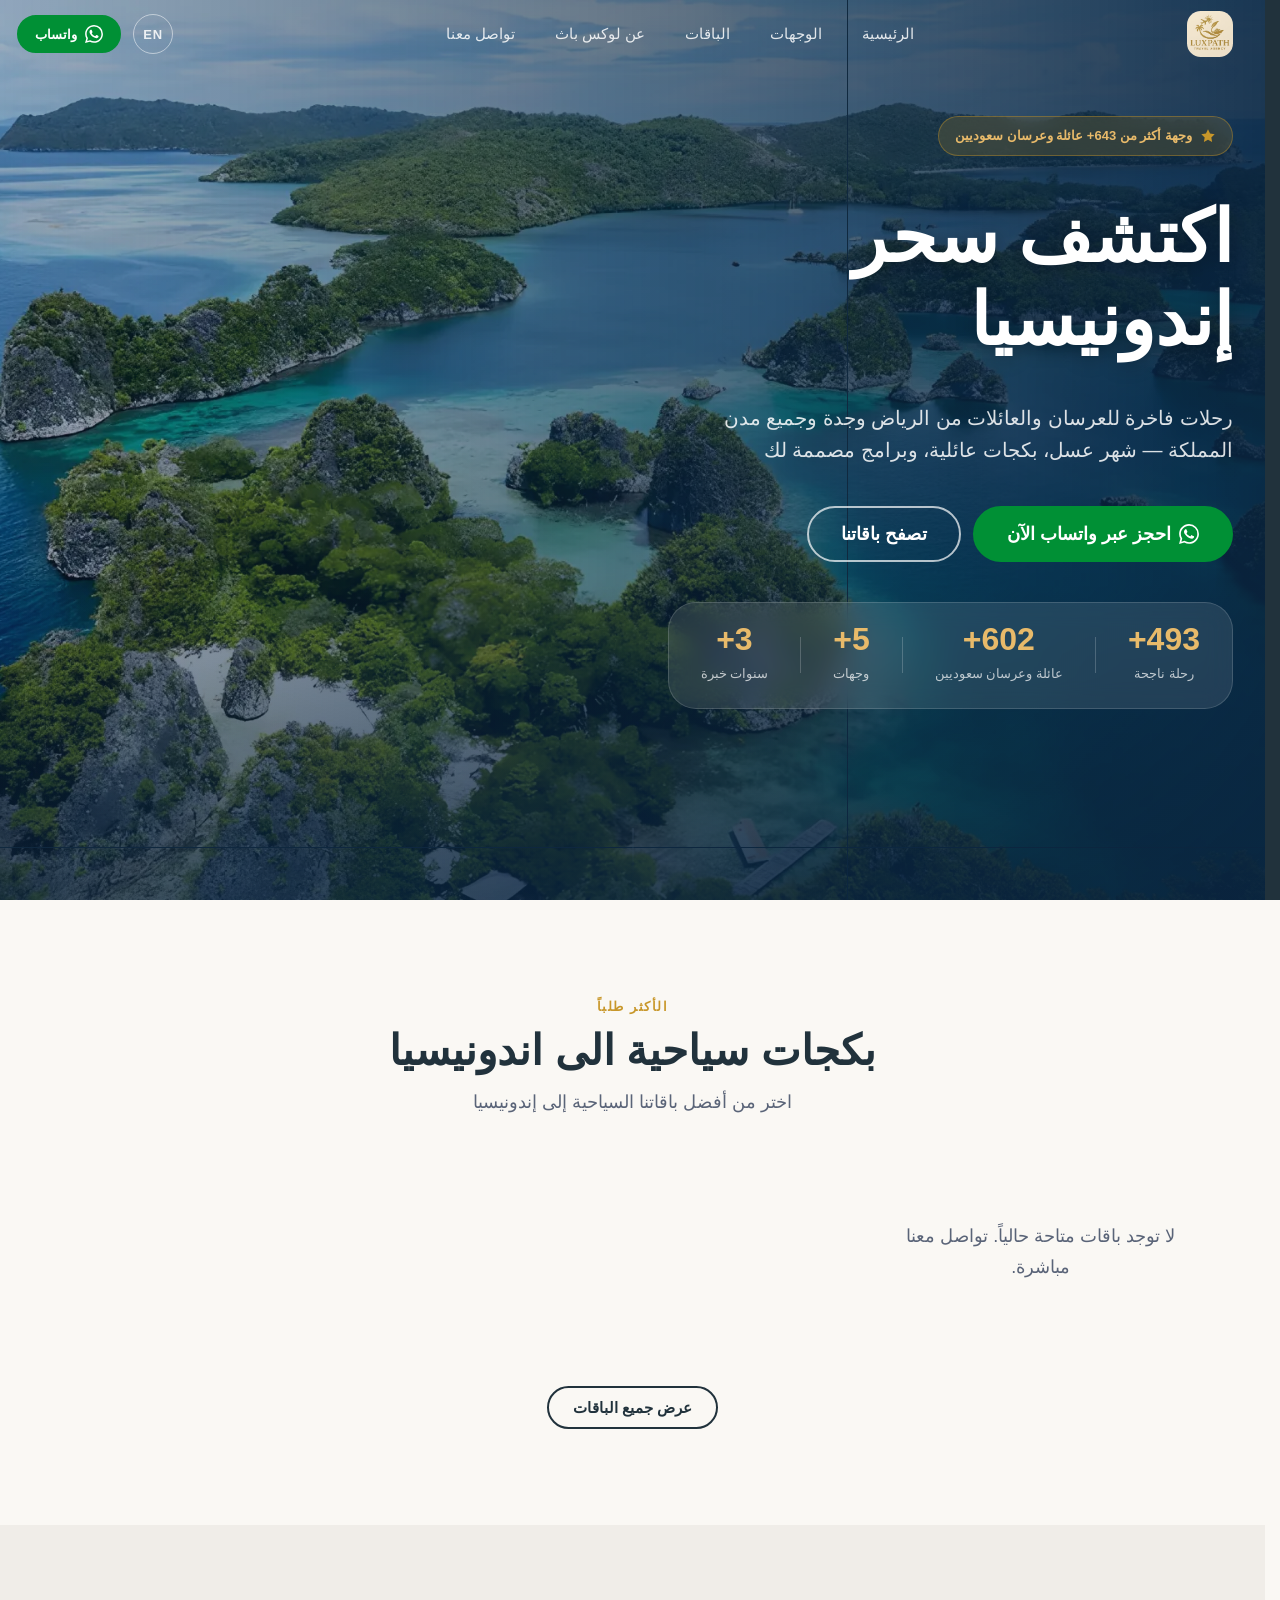
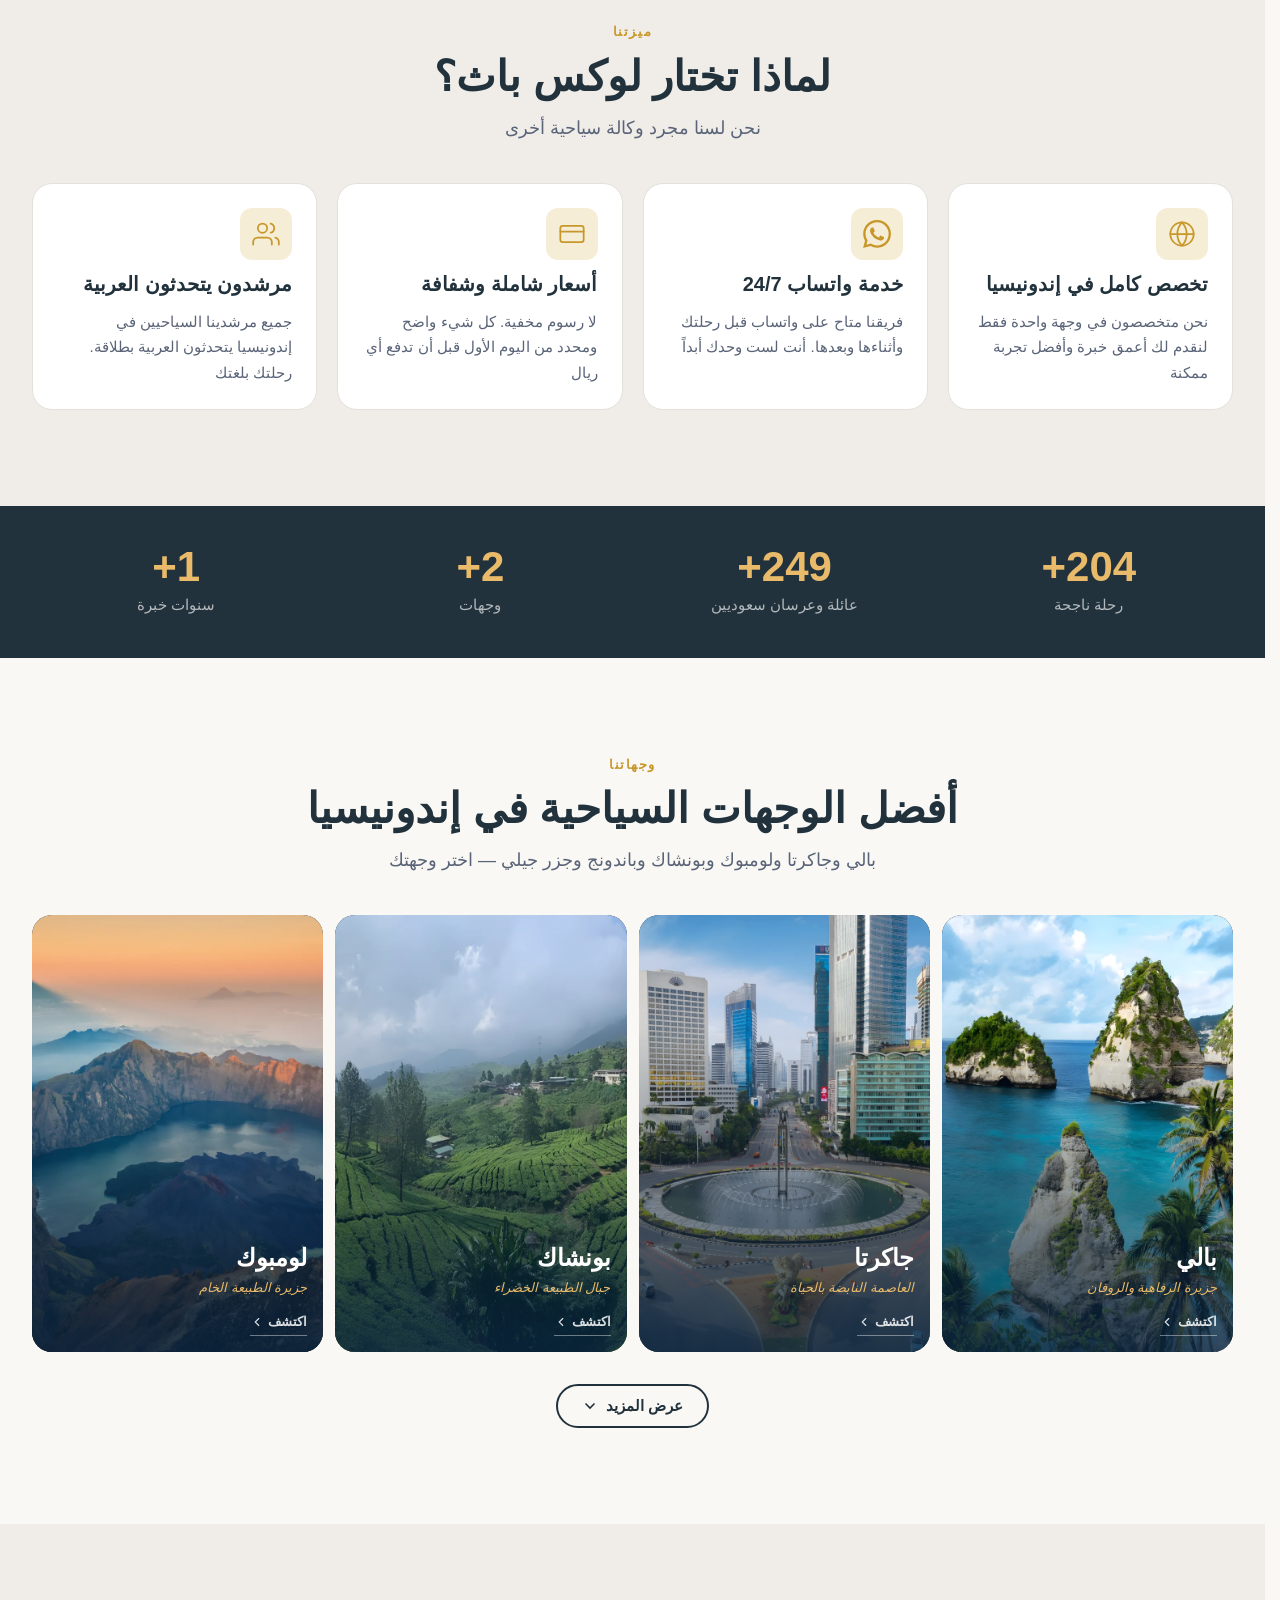
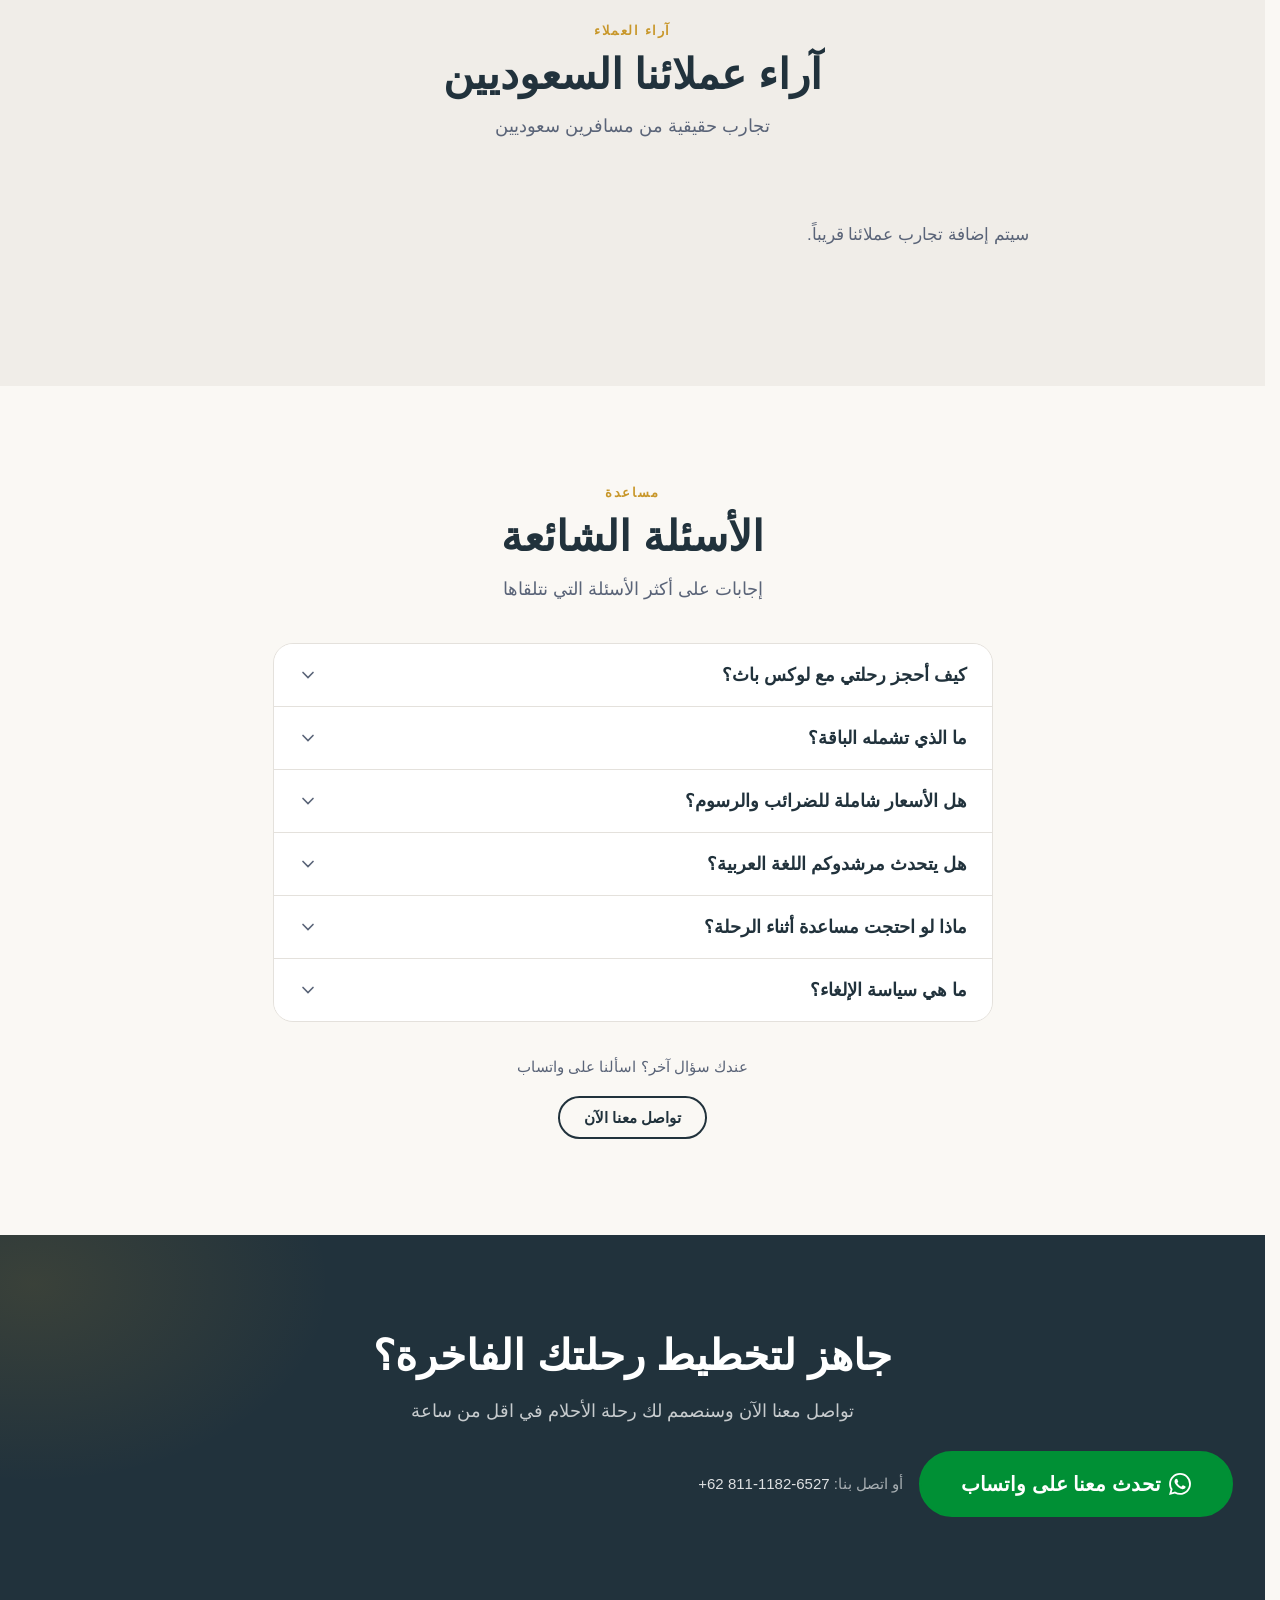
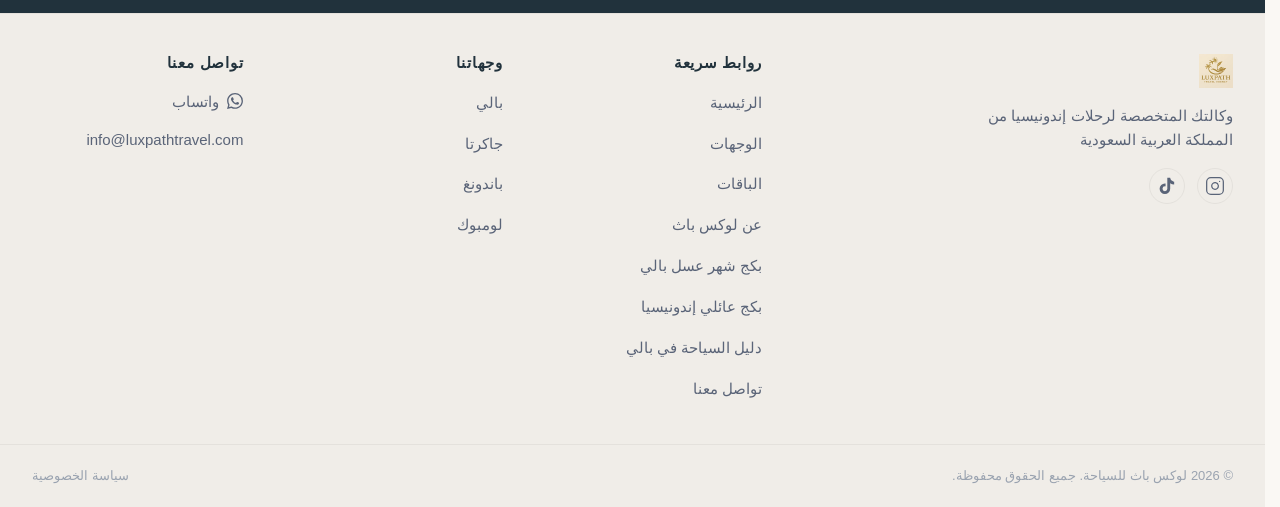
==== commit 5f2b5b8d: "." ====
--- a/index.html
+++ b/index.html
@@ -240,7 +240,7 @@
           </div>
 
           <!-- H1 -->
-          <h1 class="hero__title reveal" data-i18n="hero.title">بكجات سياحية إلى بالي وإندونيسيا</h1>
+          <h1 class="hero__title reveal" data-i18n="hero.title">اكتشف سحر إندونيسيا</h1>
 
           <!-- Subtitle -->
           <p class="hero__subtitle reveal" data-i18n="hero.subtitle">رحلات فاخرة للعرسان والعائلات من الرياض وجدة وجميع مدن المملكة — شهر عسل، بكجات عائلية، وبرامج مصممة لك</p>
@@ -295,7 +295,7 @@
       <div class="container">
         <header class="section-header reveal">
           <span class="section-eyebrow" data-i18n="packages.eyebrow">الأكثر طلباً</span>
-          <h2 class="section-title" id="packages-heading" data-i18n="packages.title">أفضل البكجات السياحية إلى بالي وإندونيسيا</h2>
+          <h2 class="section-title" id="packages-heading" data-i18n="packages.title">بكجات سياحية الى اندونيسيا</h2>
           <p class="section-subtitle" data-i18n="packages.subtitle">اختر من أفضل باقاتنا السياحية إلى إندونيسيا</p>
         </header>
 
